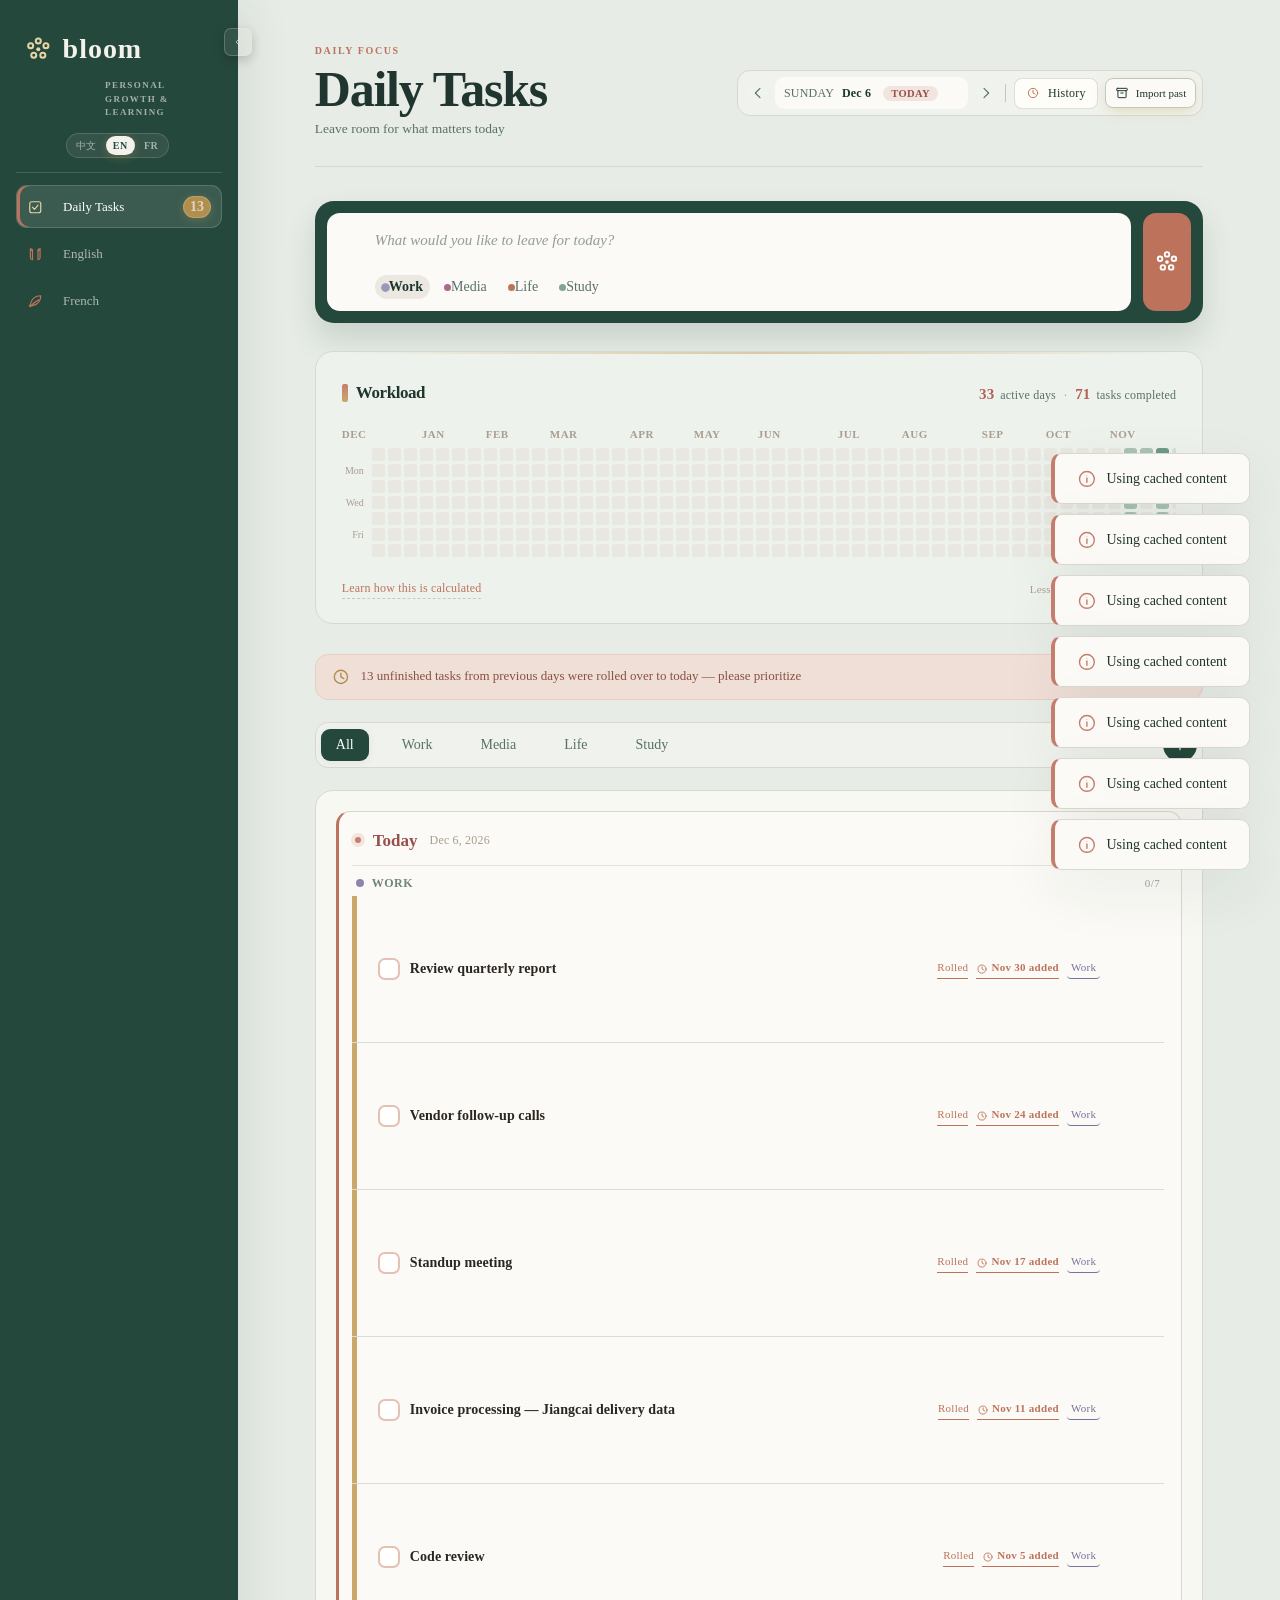
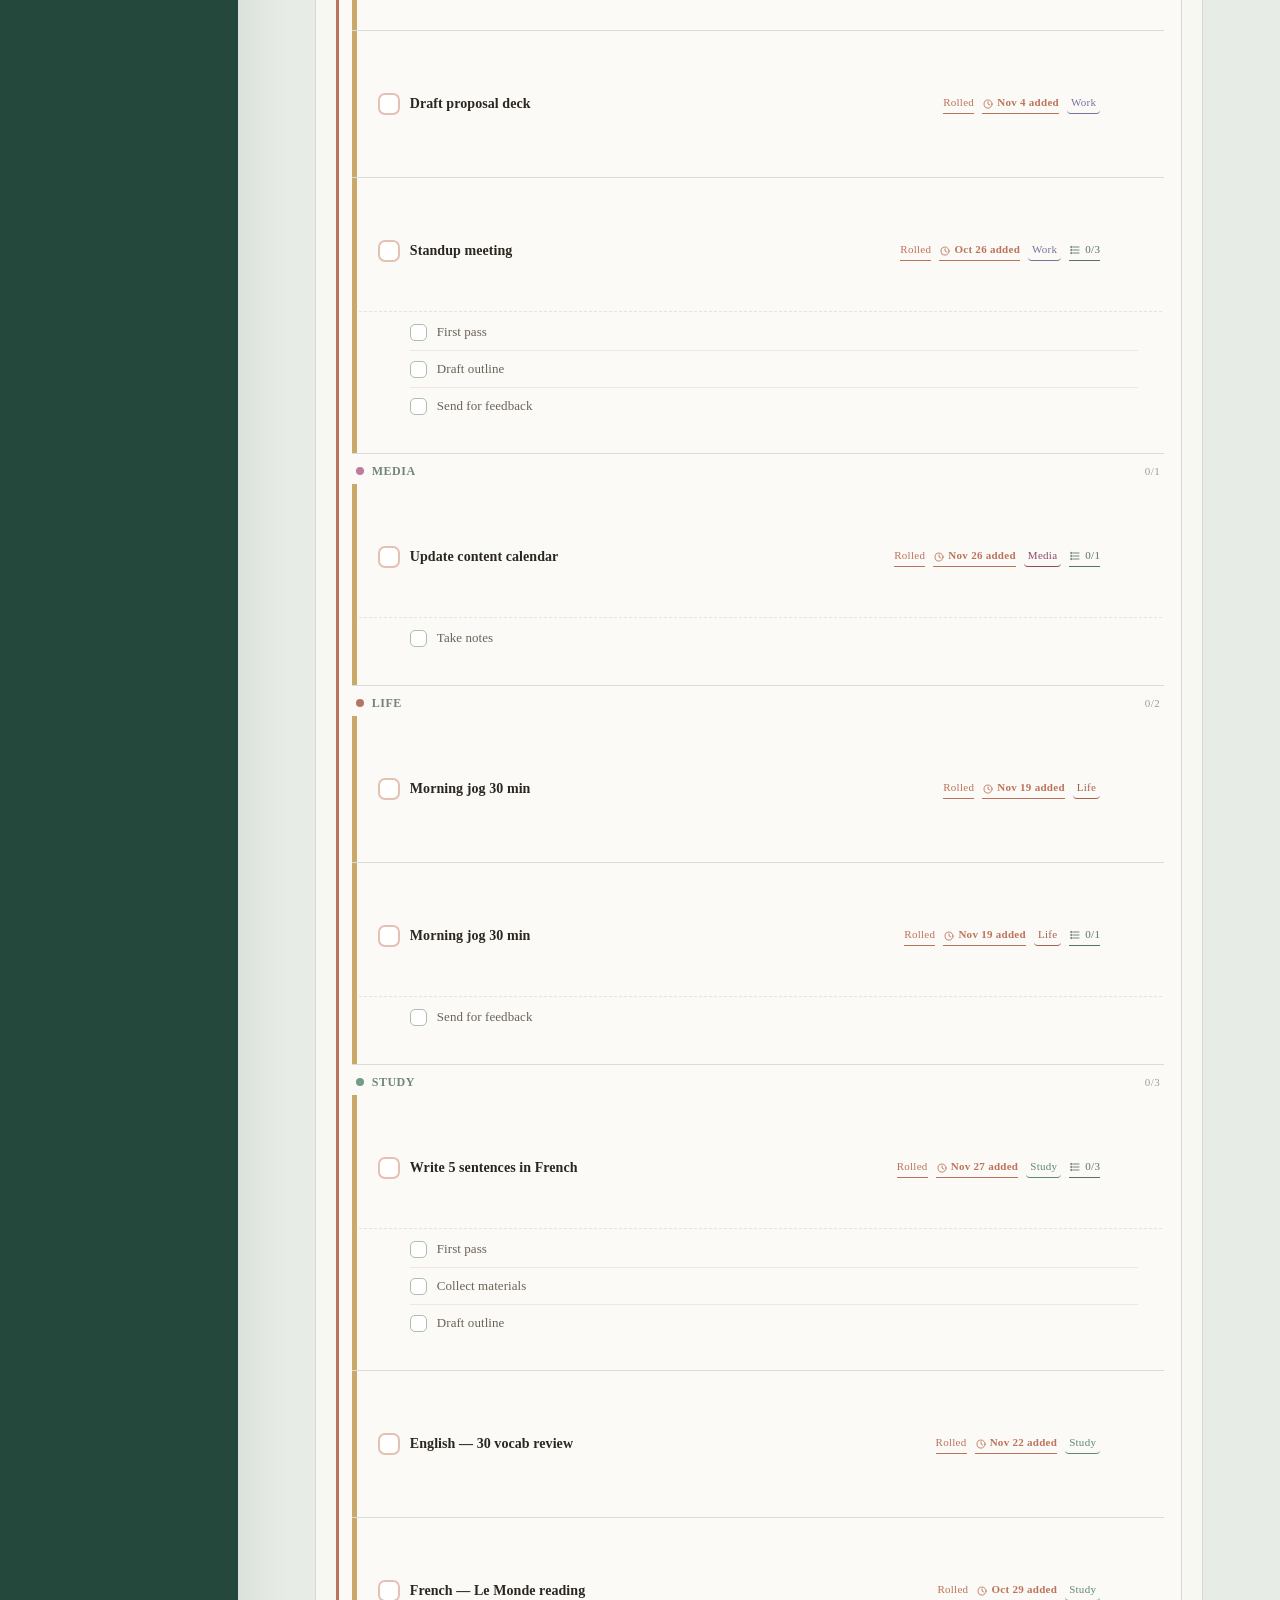
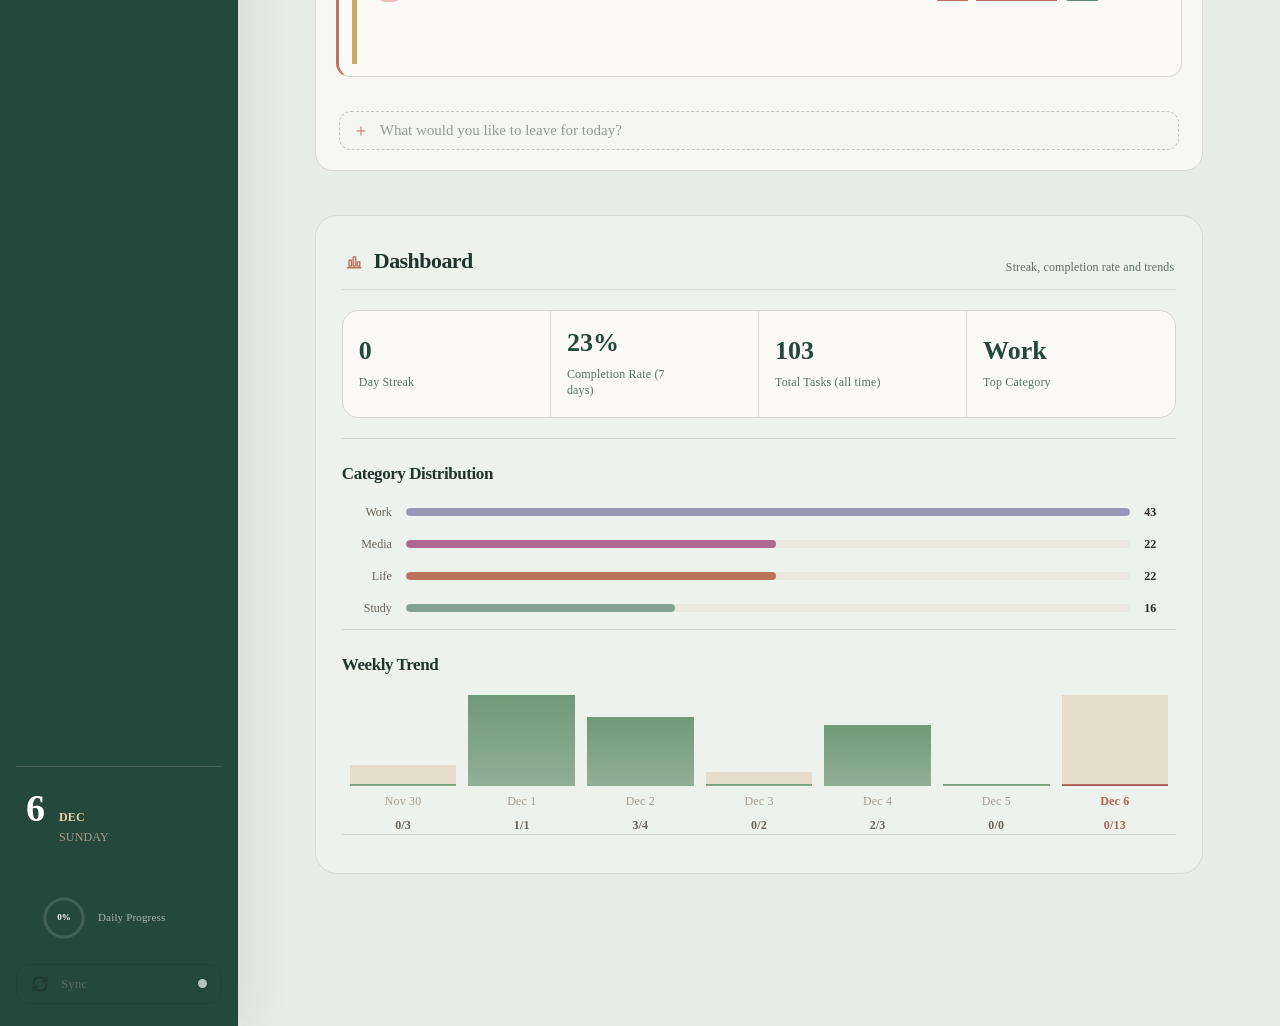
==== index.html @ e4821fe6 "chore: refresh app script for legacy backup export" ====
<!DOCTYPE html>
<html lang="en">
<head>
  <meta charset="UTF-8">
  <meta name="viewport" content="width=device-width, initial-scale=1.0, viewport-fit=cover">
  <title>Bloom · Personal Growth & Learning</title>
  <link rel="stylesheet" href="css/style.css">
  <link rel="stylesheet" href="css/bloom-botanical.css">
  <link rel="stylesheet" href="css/animations.css">
  <link rel="manifest" href="manifest.webmanifest">
  <meta name="theme-color" content="#25483d">
  <meta name="apple-mobile-web-app-capable" content="yes">
  <meta name="mobile-web-app-capable" content="yes">
  <meta name="apple-mobile-web-app-status-bar-style" content="black-translucent">
  <meta name="apple-mobile-web-app-title" content="Bloom">
  <link rel="apple-touch-icon" href="icons/icon-192.png">
</head>
<body>
  <!-- Icon sprite — simple line (简笔画) icons, referenced via <use href="#i-NAME"/> -->
  <svg width="0" height="0" style="position:absolute" aria-hidden="true" focusable="false">
    <defs>
      <symbol id="i-bloom" viewBox="0 0 24 24">
        <circle cx="12" cy="5" r="2.1"/><circle cx="18.4" cy="9" r="2.1"/><circle cx="15.8" cy="17" r="2.1"/>
        <circle cx="8.2" cy="17" r="2.1"/><circle cx="5.6" cy="9" r="2.1"/>
        <circle cx="12" cy="12" r="1.7" fill="currentColor" stroke="none"/>
      </symbol>
      <symbol id="i-check-square" viewBox="0 0 24 24">
        <rect x="4" y="4" width="16" height="16" rx="3"/><path d="M8 12l3 3 5-6"/>
      </symbol>
      <symbol id="i-book" viewBox="0 0 24 24">
        <path d="M5 4c1.7 0 3 1 3 2.5V20c-1.7-.5-3-1.3-3-2.5V4z"/>
        <path d="M19 4c-1.7 0-3 1-3 2.5V20c1.7-.5 3-1.3 3-2.5V4z"/>
        <path d="M5 4c0 1.5 1.3 2.5 3 2.5M19 4c0 1.5-1.3 2.5-3 2.5"/>
      </symbol>
      <symbol id="i-feather" viewBox="0 0 24 24">
        <path d="M20 4C13 4 7 8 5 16l-1.4 3.4L9 18C17 16 20 11 20 4z"/>
        <path d="M5 19C9 15 13 12 17 10"/>
      </symbol>
      <symbol id="i-chevron-left" viewBox="0 0 24 24"><path d="M15 5l-7 7 7 7"/></symbol>
      <symbol id="i-chevron-right" viewBox="0 0 24 24"><path d="M9 5l7 7-7 7"/></symbol>
      <symbol id="i-archive" viewBox="0 0 24 24">
        <rect x="3" y="4" width="18" height="4" rx="1"/><path d="M5 8v11a1 1 0 0 0 1 1h12a1 1 0 0 0 1-1V8"/><path d="M10 12h4"/>
      </symbol>
      <symbol id="i-chart" viewBox="0 0 24 24">
        <path d="M4 20h16"/><rect x="6" y="11" width="3" height="7"/><rect x="11" y="7" width="3" height="11"/><rect x="16" y="13" width="3" height="5"/>
      </symbol>
      <symbol id="i-clock" viewBox="0 0 24 24">
        <circle cx="12" cy="12" r="8"/><path d="M12 7.5V12l3.5 2"/>
      </symbol>
      <symbol id="i-leaf" viewBox="0 0 24 24">
        <path d="M5 19C5 9 12 4 20 4c0 8-5 15-15 15z"/><path d="M6 18C10 14 14 11 18 9"/>
      </symbol>
      <symbol id="i-search" viewBox="0 0 24 24">
        <circle cx="11" cy="11" r="7"/><path d="M21 21l-4.3-4.3"/>
      </symbol>
      <symbol id="i-flame" viewBox="0 0 24 24">
        <path d="M12 3c2 3 4 5 4 8a4 4 0 0 1-8 0c0-1.5.7-2.5 1.5-3.5 0 1.6.8 2.5 1.5 2.5C10 11 11 7 12 3z"/>
      </symbol>
      <symbol id="i-check-circle" viewBox="0 0 24 24">
        <circle cx="12" cy="12" r="8"/><path d="M8 12l3 3 5-6"/>
      </symbol>
      <symbol id="i-clipboard" viewBox="0 0 24 24">
        <rect x="6" y="4" width="12" height="17" rx="2"/><path d="M9 4V3a1 1 0 0 1 1-1h4a1 1 0 0 1 1 1v1"/><path d="M9 11h6M9 15h6"/>
      </symbol>
      <symbol id="i-trophy" viewBox="0 0 24 24">
        <path d="M8 4h8v4a4 4 0 0 1-8 0V4z"/><path d="M5 5H3v2a3 3 0 0 0 3 3M19 5h2v2a3 3 0 0 1-3 3"/><path d="M12 12v4M9 20h6M10 16h4v4h-4z"/>
      </symbol>
      <symbol id="i-newspaper" viewBox="0 0 24 24">
        <rect x="3" y="5" width="18" height="15" rx="2"/><path d="M7 9h6M7 13h10M7 17h10M15 9h2"/>
      </symbol>
      <symbol id="i-library" viewBox="0 0 24 24">
        <path d="M5 4h4v16H5z"/><path d="M11 4h4v16h-4z"/><path d="M17 4h4v16h-4z"/>
      </symbol>
      <symbol id="i-book-open" viewBox="0 0 24 24">
        <path d="M12 6c-2-1.4-4.5-1.8-7-1.4V19c2.5-.4 5 .1 7 1.4M12 6c2-1.4 4.5-1.8 7-1.4V19c-2.5-.4-5 .1-7 1.4"/>
        <path d="M12 6v14"/>
      </symbol>
      <symbol id="i-headphones" viewBox="0 0 24 24">
        <path d="M4 14v-2a8 8 0 0 1 16 0v2"/><rect x="3" y="13" width="4" height="7" rx="1.6"/><rect x="17" y="13" width="4" height="7" rx="1.6"/>
      </symbol>
      <symbol id="i-mic" viewBox="0 0 24 24">
        <rect x="9" y="3" width="6" height="11" rx="3"/><path d="M5 11a7 7 0 0 0 14 0"/><path d="M12 18v3"/>
      </symbol>
      <symbol id="i-sparkles" viewBox="0 0 24 24">
        <path d="M12 3l1.5 4.5L18 9l-4.5 1.5L12 15l-1.5-4.5L6 9l4.5-1.5z"/>
        <path d="M18 14l.8 2.2L21 17l-2.2.8L18 20l-.8-2.2L15 17l2.2-.8z"/>
      </symbol>
      <symbol id="i-sparkle" viewBox="0 0 24 24">
        <path d="M12 4l1.6 6.4L20 12l-6.4 1.6L12 20l-1.6-6.4L4 12l6.4-1.6z"/>
      </symbol>
      <symbol id="i-volume" viewBox="0 0 24 24">
        <path d="M4 9v6h4l5 4V5L8 9H4z"/><path d="M16 9a4 4 0 0 1 0 6M18.5 7a7 7 0 0 1 0 10"/>
      </symbol>
      <symbol id="i-pencil" viewBox="0 0 24 24">
        <path d="M4 20l4-1L19 8l-3-3L5 16l-1 4z"/><path d="M14 6l3 3"/>
      </symbol>
      <symbol id="i-check" viewBox="0 0 24 24"><path d="M5 12l5 5 9-11"/></symbol>
      <symbol id="i-refresh" viewBox="0 0 24 24">
        <path d="M3 12a9 9 0 0 1 15-6.7L21 8"/><path d="M21 3v5h-5"/>
        <path d="M21 12a9 9 0 0 1-15 6.7L3 16"/><path d="M3 21v-5h5"/>
      </symbol>
      <symbol id="i-cards" viewBox="0 0 24 24">
        <rect x="4" y="7" width="11" height="14" rx="2" transform="rotate(-8 9.5 14)"/>
        <rect x="9" y="4" width="11" height="14" rx="2"/>
      </symbol>
      <symbol id="i-ruler" viewBox="0 0 24 24">
        <g transform="rotate(-14 12 12)"><rect x="3" y="8" width="18" height="8" rx="1"/>
        <path d="M7 8v3M11 8v4M15 8v3M19 8v4"/></g>
      </symbol>
      <symbol id="i-play" viewBox="0 0 24 24"><path d="M8 5l11 7-11 7z"/></symbol>
      <symbol id="i-pause" viewBox="0 0 24 24">
        <rect x="7" y="5" width="3.4" height="14" rx="1.2"/><rect x="13.6" y="5" width="3.4" height="14" rx="1.2"/>
      </symbol>
      <symbol id="i-undo" viewBox="0 0 24 24">
        <path d="M9 7L4 12l5 5"/><path d="M4 12h11a5 5 0 0 1 0 10h-3"/>
      </symbol>
      <symbol id="i-bulb" viewBox="0 0 24 24">
        <path d="M9 18h6M10 21h4"/>
        <path d="M12 3a6 6 0 0 0-4 10c.8.8 1 1.6 1 3h6c0-1.4.2-2.2 1-3a6 6 0 0 0-4-10z"/>
      </symbol>
      <symbol id="i-info" viewBox="0 0 24 24">
        <circle cx="12" cy="12" r="9"/><path d="M12 11v5"/><circle cx="12" cy="7.7" r="0.6" fill="currentColor" stroke="none"/>
      </symbol>
      <symbol id="i-warn" viewBox="0 0 24 24">
        <path d="M12 3l9 16H3z"/><path d="M12 10v4"/>
        <circle cx="12" cy="16.4" r="0.7" fill="currentColor" stroke="none"/>
      </symbol>
      <symbol id="i-close" viewBox="0 0 24 24"><path d="M6 6l12 12M18 6L6 18"/></symbol>
      <symbol id="i-menu" viewBox="0 0 24 24"><path d="M4 7h16M4 12h16M4 17h16"/></symbol>
      <symbol id="i-plus" viewBox="0 0 24 24"><path d="M12 5v14M5 12h14"/></symbol>
      <symbol id="i-subtask" viewBox="0 0 24 24"><path d="M9 6h11M9 12h11M9 18h11"/><circle cx="4.5" cy="6" r="1.4"/><circle cx="4.5" cy="12" r="1.4"/><circle cx="4.5" cy="18" r="1.4"/></symbol>
    </defs>
  </svg>

  <!-- Dynamic background -->
  <div class="bg-orbs">
    <div class="orb orb-1"></div>
    <div class="orb orb-2"></div>
    <div class="orb orb-3"></div>
  </div>

  <!-- Mobile menu trigger (outside sidebar so it stays reachable when drawer is hidden) -->
  <button class="mobile-menu-btn" id="mobile-menu-btn" aria-label="Open menu" title="菜单">
    <svg class="ico" aria-hidden="true"><use href="#i-menu"/></svg>
  </button>

  <!-- Sidebar navigation -->
  <nav class="sidebar" id="sidebar">
    <button class="sidebar-toggle" id="sidebar-toggle" aria-label="Toggle sidebar" title="Toggle">
      <svg class="ico" aria-hidden="true"><use href="#i-chevron-left"/></svg>
    </button>
    <div class="sidebar-header">
      <div class="logo">
        <span class="logo-icon">✿</span>
        <span class="logo-text">Bloom</span>
      </div>
      <p class="logo-subtitle" data-i18n="brand.subtitle">Personal Growth & Learning</p>
      <div class="lang-switch" id="lang-switch">
        <button class="lang-btn" data-lang="zh">中文</button>
        <button class="lang-btn" data-lang="en">EN</button>
        <button class="lang-btn" data-lang="fr">FR</button>
      </div>
    </div>

    <div class="nav-items">
      <button class="nav-item active" data-module="todolist">
        <span class="nav-icon">☑</span>
        <span class="nav-label" data-i18n="nav.dailyTasks">Daily Tasks</span>
        <span class="nav-badge" id="nav-todo-count">0</span>
      </button>
      <button class="nav-item" data-module="english">
        <span class="nav-icon">🇬🇧</span>
        <span class="nav-label" data-i18n="nav.english">English</span>
      </button>
      <button class="nav-item" data-module="french">
        <span class="nav-icon">🇫🇷</span>
        <span class="nav-label" data-i18n="nav.french">French</span>
      </button>
    </div>

    <div class="sidebar-footer">
      <div class="date-card">
        <div class="date-day" id="date-day">--</div>
        <div class="date-info">
          <span id="date-month">----</span>
          <span id="date-weekday">----</span>
        </div>
      </div>
      <div class="daily-progress">
        <div class="progress-ring-mini">
          <svg viewBox="0 0 60 60">
            <circle class="ring-bg" cx="30" cy="30" r="26"></circle>
            <circle class="ring-fill" cx="30" cy="30" r="26" id="daily-ring"></circle>
          </svg>
          <span class="ring-text" id="daily-progress-text">0%</span>
        </div>
        <span class="progress-label" data-i18n="progress.daily">Daily Progress</span>
      </div>
    </div>

    <button class="sidebar-sync" id="open-sync-modal" type="button" aria-label="Sync settings">
      <svg class="ico" aria-hidden="true"><use href="#i-refresh"/></svg>
      <span class="sidebar-sync-label" data-i18n="sync.open">Sync</span>
      <span class="sync-dot" id="sync-dot"></span>
    </button>
  </nav>

  <!-- Backdrop for the mobile sidebar drawer -->
  <div class="sidebar-backdrop" id="sidebar-backdrop"></div>

  <!-- Main content -->
  <main class="main-content">
    <!-- ============ Todolist Module ============ -->
    <section class="module active" id="module-todolist">
      <div class="module-header module-header--compact">
        <div class="module-head-left">
          <span class="module-kicker" data-i18n="kicker.todolist">Daily Focus</span>
          <h1 class="module-title" data-i18n="nav.dailyTasks">Daily Tasks</h1>
          <p class="module-subtitle" data-i18n="todo.subtitle">Shape each day into the one you want</p>
        </div>
        <div class="module-head-right">
          <div class="date-navigator">
            <button class="date-nav-btn" id="date-prev" aria-label="previous day" data-i18n-title="dn.prevDay" title="Previous day">
              <svg class="ico" aria-hidden="true"><use href="#i-chevron-left"/></svg>
            </button>
            <button class="date-chip" id="date-chip">
              <span class="date-chip-weekday" id="date-chip-weekday">--</span>
              <span class="date-chip-day" id="date-chip-day">--</span>
              <span class="date-chip-badge" id="date-chip-badge" hidden></span>
              <svg class="ico date-chip-caret" aria-hidden="true"><use href="#i-chevron-down"/></svg>
            </button>
            <button class="date-nav-btn" id="date-next" aria-label="next day" data-i18n-title="dn.nextDay" title="Next day">
              <svg class="ico" aria-hidden="true"><use href="#i-chevron-right"/></svg>
            </button>
            <button class="date-today-btn" id="date-today" data-i18n="dn.todayBtn">Today</button>
            <span class="date-nav-sep"></span>
            <button class="todo-history-btn" id="todo-history-btn" data-i18n-title="todo.historyBtn" aria-label="View history">
              <svg class="ico" aria-hidden="true"><use href="#i-clock"/></svg>
              <span data-i18n="todo.historyBtn">History</span>
            </button>
            <button class="import-btn" id="open-import-modal" data-i18n-title="dn.importBtn" title="Import past">
              <svg class="ico" aria-hidden="true"><use href="#i-archive"/></svg>
              <span data-i18n="dn.importBtn">Import past</span>
            </button>
            <div class="calendar-popover" id="calendar-popover" hidden></div>
          </div>
        </div>
      </div>

      <!-- ===== Section: Daily Tasks ===== -->
      <div class="todo-section" id="section-daily">


<div class="todo-add-bar--hero">
  <div class="todo-input-wrap">
    <input type="text" id="todo-input" placeholder="What needs doing today?" maxlength="100" data-i18n-ph="todo.placeholder">
    <div class="todo-category-picker">
      <button class="cat-btn active" data-cat="work"><span class="cat-dot work"></span><span data-i18n="cat.work">Work</span></button>
      <button class="cat-btn" data-cat="media"><span class="cat-dot media"></span><span data-i18n="cat.media">Media</span></button>
      <button class="cat-btn" data-cat="life"><span class="cat-dot life"></span><span data-i18n="cat.life">Life</span></button>
      <button class="cat-btn" data-cat="study"><span class="cat-dot study"></span><span data-i18n="cat.study">Study</span></button>
    </div>
  </div>
  <button class="todo-add-btn" id="todo-add-btn" data-i18n-title="todo.toastEmpty">
    <svg class="ico" aria-hidden="true"><use href="#i-bloom"/></svg>
  </button>
</div>

        <!-- Rollover banner -->
        <div class="rollover-banner" id="rollover-banner" style="display:none;">
          <span class="rollover-icon"><svg class="ico" aria-hidden="true"><use href="#i-clock"/></svg></span>
          <span class="rollover-text" id="rollover-text"></span>
        </div>

        <!-- Work-load heatmap -->
        <div class="heatmap-card">
          <div class="heatmap-header">
            <h3 class="heatmap-title" data-i18n="heatmap.title">Workload</h3>
            <div class="heatmap-summary">
              <span class="hs-num" id="heatmap-active-days">0</span>
              <span class="hs-lbl" data-i18n="heatmap.activeDays">active days</span>
              <span class="hs-sep">·</span>
              <span class="hs-num" id="heatmap-total-tasks">0</span>
              <span class="hs-lbl" data-i18n="heatmap.doneTotal">tasks completed</span>
            </div>
          </div>
          <div class="heatmap-shell">
            <div class="heatmap-months" id="heatmap-months"></div>
            <div class="heatmap-body">
              <div class="heatmap-weekdays" aria-hidden="true">
                <span></span><span>Mon</span><span></span><span>Wed</span><span></span><span>Fri</span><span></span>
              </div>
              <div class="heatmap-grid" id="heatmap-grid"></div>
            </div>
          </div>
          <div class="heatmap-legend">
            <a class="heatmap-learn" href="javascript:void(0)" data-i18n="heatmap.learnMore">Learn how this is calculated</a>
            <div class="heatmap-scale" aria-hidden="true">
              <span class="heatmap-scale-label" data-i18n="heatmap.less">Less</span>
              <span class="heatmap-cell h0"></span>
              <span class="heatmap-cell h1"></span>
              <span class="heatmap-cell h2"></span>
              <span class="heatmap-cell h3"></span>
              <span class="heatmap-cell h4"></span>
              <span class="heatmap-scale-label" data-i18n="heatmap.more">More</span>
            </div>
          </div>
        </div>

        <!-- Filter pills (kept inline, compact) -->
        <div class="todo-tabs">
          <button class="todo-tab active" data-filter="all" data-i18n="archive.all">All</button>
          <button class="todo-tab" data-filter="work" data-i18n="cat.work">Work</button>
          <button class="todo-tab" data-filter="media" data-i18n="cat.media">Media</button>
          <button class="todo-tab" data-filter="life" data-i18n="cat.life">Life</button>
          <button class="todo-tab" data-filter="study" data-i18n="cat.study">Study</button>
          <button class="todo-tab-add" id="todo-tabs-add" type="button" title="Add task" aria-label="Add task">
            <svg class="ico" aria-hidden="true"><use href="#i-plus"/></svg>
          </button>
        </div>

        <!-- Grouped task list (multiple dates visible) -->
        <div class="todo-grouped" id="todo-grouped"></div>

        <!-- Empty state (shown only when zero groups) -->
        <div class="empty-state" id="todo-empty">
          <div class="empty-icon">🌸</div>
          <p class="empty-title" data-i18n="todo.emptyTitle">Your day is a blank canvas</p>
          <p class="empty-hint" data-i18n="todo.emptyHint">Add your first task and make it count</p>
        </div>
      </div>

      <!-- ===== Section: Archive ===== -->
      <!-- Archive moved to a modal (v1.8); triggered by the history button in the daily header -->

      <!-- ===== Section: Dashboard ===== -->
      <div class="todo-section" id="section-dashboard">
        <div class="section-heading">
          <h2 class="section-title">
            <svg class="ico" aria-hidden="true"><use href="#i-chart"/></svg>
            <span data-i18n="todo.section.dashboard">Dashboard</span>
          </h2>
          <p class="section-hint" data-i18n="todo.section.dashboardHint">Streak, completion rate and trends</p>
        </div>
        <div class="dashboard-grid">
          <!-- Streak Card -->
          <div class="dash-card streak-card">
            <div class="dash-card-icon"><svg class="ico" aria-hidden="true"><use href="#i-flame"/></svg></div>
            <div class="dash-card-body">
              <span class="dash-card-value" id="dash-streak">0</span>
              <span class="dash-card-label" data-i18n="dash.streak">Day Streak</span>
            </div>
          </div>
          <!-- Completion Rate -->
          <div class="dash-card rate-card">
            <div class="dash-card-icon"><svg class="ico" aria-hidden="true"><use href="#i-check-circle"/></svg></div>
            <div class="dash-card-body">
              <span class="dash-card-value" id="dash-rate">0%</span>
              <span class="dash-card-label" data-i18n="dash.rate">Completion Rate (7 days)</span>
            </div>
          </div>
          <!-- Total Tasks -->
          <div class="dash-card total-card">
            <div class="dash-card-icon"><svg class="ico" aria-hidden="true"><use href="#i-clipboard"/></svg></div>
            <div class="dash-card-body">
              <span class="dash-card-value" id="dash-total">0</span>
              <span class="dash-card-label" data-i18n="dash.total">Total Tasks (all time)</span>
            </div>
          </div>
          <!-- Top Category -->
          <div class="dash-card top-cat-card">
            <div class="dash-card-icon"><svg class="ico" aria-hidden="true"><use href="#i-trophy"/></svg></div>
            <div class="dash-card-body">
              <span class="dash-card-value" id="dash-top-cat">--</span>
              <span class="dash-card-label" data-i18n="dash.topCat">Top Category</span>
            </div>
          </div>
        </div>

        <!-- Category Distribution Bar Chart -->
        <div class="dash-section">
          <h3 class="dash-section-title" data-i18n="dash.catDist">Category Distribution</h3>
          <div class="dash-bar-chart" id="dash-bar-chart">
            <div class="bar-row" data-cat="work">
              <span class="bar-label" data-i18n="cat.work">Work</span>
              <div class="bar-track"><div class="bar-fill work" id="bar-work"></div></div>
              <span class="bar-val" id="bar-val-work">0</span>
            </div>
            <div class="bar-row" data-cat="media">
              <span class="bar-label" data-i18n="cat.media">Media</span>
              <div class="bar-track"><div class="bar-fill media" id="bar-media"></div></div>
              <span class="bar-val" id="bar-val-media">0</span>
            </div>
            <div class="bar-row" data-cat="life">
              <span class="bar-label" data-i18n="cat.life">Life</span>
              <div class="bar-track"><div class="bar-fill life" id="bar-life"></div></div>
              <span class="bar-val" id="bar-val-life">0</span>
            </div>
            <div class="bar-row" data-cat="study">
              <span class="bar-label" data-i18n="cat.study">Study</span>
              <div class="bar-track"><div class="bar-fill study" id="bar-study"></div></div>
              <span class="bar-val" id="bar-val-study">0</span>
            </div>
          </div>
        </div>

        <!-- Weekly Trend -->
        <div class="dash-section">
          <h3 class="dash-section-title" data-i18n="dash.weeklyTrend">Weekly Trend</h3>
          <div class="dash-trend" id="dash-trend">
            <!-- dynamically rendered: 7-day bar mini-chart -->
          </div>
        </div>
      </div>
      <!-- /.section-dashboard -->
    </section>

    <!-- ============ English Learning Module ============ --><!-- ============ English Learning Module ============ -->
    <section class="module" id="module-english">
      <div class="module-header">
        <div>
          <span class="module-kicker" data-i18n="kicker.english">Fluency Builder</span>
          <h1 class="module-title" data-i18n="eng.title">English Learning</h1>
          <p class="module-subtitle" data-i18n="eng.subtitle">Daily practice for real progress</p>
        </div>
      </div>

      <!-- English sub-nav -->
      <div class="sub-nav eng-sub-nav">
        <button class="sub-nav-item active" data-eng-tab="news" data-i18n="eng.tab.news">📰 Daily News</button>
        <button class="sub-nav-item" data-eng-tab="archive" data-i18n="eng.tab.archive">📚 Archive</button>
        <button class="sub-nav-item" data-eng-tab="vocablib" data-i18n="eng.tab.vocablib">📖 Vocab Library</button>
        <button class="sub-nav-item" data-eng-tab="listening" data-i18n="eng.tab.listening">🎧 Listening</button>
        <button class="sub-nav-item" data-eng-tab="speaking" data-i18n="eng.tab.speaking">🗣️ Speaking</button>
        <button class="sub-nav-item" data-eng-tab="expression" data-i18n="eng.tab.expression">✨ Expression</button>
      </div>

      <!-- ===== Daily News ===== -->
      <div class="eng-panel active" id="eng-news">
        <div class="article-card">
          <div class="article-meta">
            <div class="meta-left">
              <span class="article-tag" id="eng-news-source">The Economist</span>
              <span class="article-date" id="eng-news-date">July 22, 2026</span>
              <span class="article-wordcount" id="eng-news-wordcount" style="display:none;"></span>
            </div>
            <div class="meta-actions">
              <button class="read-aloud-btn" data-target="eng-news-body" data-i18n="eng.readAloud">
                <span>🔊</span> Read Aloud
              </button>
            </div>
          </div>
          <h2 class="article-title" id="eng-news-title"></h2>
          <div class="article-body" id="eng-news-body"></div>

          <!-- Key Vocabulary -->
          <div class="article-vocab" id="eng-news-vocab">
            <h3 class="vocab-title">📖 Key Vocabulary <span class="vocab-auto-badge" data-i18n="eng.autoMarked">auto-marked</span></h3>
            <div class="vocab-list" id="eng-news-vocab-list"></div>
          </div>

          <!-- User-added vocabulary -->
          <div class="article-vocab user-vocab" id="eng-user-vocab" style="display:none;">
            <h3 class="vocab-title" data-i18n="eng.userVocabTitle">✏️ Your Marked Vocabulary</h3>
            <div class="vocab-list" id="eng-user-vocab-list"></div>
          </div>

          <!-- Completion bar -->
          <div class="article-complete-bar" id="eng-news-complete-bar">
            <p class="complete-status" data-i18n="eng.completeStatus">Read the article, then mark it as complete to archive.</p>
            <button class="complete-btn" id="eng-news-complete-btn" data-i18n="eng.markRead">
              <span>✓</span> Mark as Read
            </button>
          </div>
        </div>

        <!-- Word popup for manual marking -->
        <div class="word-popup" id="word-popup" style="display:none;">
          <span class="word-popup-text" id="word-popup-text"></span>
          <button class="word-popup-btn" id="word-popup-add" data-i18n="eng.addToVocab">+ Add to Vocab</button>
        </div>
      </div>

      <!-- ===== Article Archive ===== -->
      <div class="eng-panel" id="eng-archive">
        <div class="archive-filters">
          <div class="archive-search-wrap">
            <input type="text" id="eng-archive-search" placeholder="Search archived articles..." maxlength="60" data-i18n-ph="eng.newsEmptyHint">
            <span class="search-icon">🔍</span>
          </div>
        </div>
        <div class="eng-archive-list" id="eng-archive-list">
          <!-- dynamically rendered -->
        </div>
        <div class="empty-state" id="eng-archive-empty">
          <div class="empty-icon">📚</div>
          <p class="empty-title" data-i18n="eng.newsEmptyTitle">No news articles studied yet</p>
          <p class="empty-hint" data-i18n="eng.newsEmptyHint">Read today's news to start building your archive</p>
        </div>
      </div>

      <!-- ===== Vocab Library ===== -->
      <div class="eng-panel" id="eng-vocablib">
        <div class="vocablib-header">
          <div class="archive-search-wrap">
            <input type="text" id="vocablib-search" placeholder="Search vocabulary..." maxlength="60" data-i18n-ph="eng.vocablibSearch">
            <span class="search-icon">🔍</span>
          </div>
          <div class="vocablib-stats">
            <span class="vocablib-count"><span data-i18n="eng.vocablibTotal">Total:</span> <strong id="vocablib-total">0</strong></span>
            <span class="vocablib-mastered"><span data-i18n="eng.vocablibMastered">Mastered:</span> <strong id="vocablib-mastered">0</strong></span>
          </div>
        </div>
        <div class="vocablib-grid" id="vocablib-grid">
          <!-- dynamically rendered -->
        </div>
        <div class="empty-state" id="vocablib-empty">
          <div class="empty-icon">📖</div>
          <p class="empty-title" data-i18n="eng.vocablibEmptyTitle">Your vocab library is empty</p>
          <p class="empty-hint" data-i18n="eng.vocablibEmptyHint">Words you mark in news articles will appear here</p>
        </div>
      </div>

      <!-- ===== Listening ===== -->
      <div class="eng-panel" id="eng-listening">
        <div class="panel-sub-bar">
          <span class="panel-sub-title" id="eng-listen-date-label" data-i18n="eng.listenDateLabel">Today's Practice</span>
          <button class="panel-history-btn" data-panel="listen" id="eng-listen-history-btn" data-i18n="eng.historyLabel">📦 History</button>
        </div>
        <div class="panel-daily" id="eng-listen-daily">
          <div class="listening-card">
            <div class="article-meta">
              <span class="article-tag" id="eng-listen-tag" data-i18n="eng.listenTag">Listening</span>
              <span class="article-date" id="eng-listen-daily-tag" data-i18n="eng.dailyListening">Daily Listening</span>
            </div>
            <h2 class="article-title" id="eng-listen-title"></h2>
            <div class="listening-controls">
              <button class="play-btn" id="eng-play-btn">
                <span class="play-icon">▶</span>
              </button>
              <div class="speed-control">
                <button class="speed-btn" data-speed="0.75">0.75x</button>
                <button class="speed-btn active" data-speed="1">1x</button>
                <button class="speed-btn" data-speed="1.25">1.25x</button>
              </div>
            </div>
            <div class="transcript" id="eng-listen-transcript"></div>
          </div>
        </div>
        <div class="panel-archive" id="eng-listen-archive" style="display:none;">
          <div class="archive-filters">
            <div class="archive-search-wrap">
              <input type="text" id="eng-listen-archive-search" placeholder="Search listening sessions..." maxlength="60">
              <span class="search-icon">🔍</span>
            </div>
          </div>
          <div class="eng-archive-list" id="eng-listen-archive-list"></div>
          <div class="empty-state" id="eng-listen-archive-empty">
            <div class="empty-icon">🎧</div>
            <p class="empty-title" data-i18n="eng.listenEmptyTitle">No listening practice archived yet</p>
            <p class="empty-hint" data-i18n="eng.listenEmptyHint">Complete today's listening to start your archive</p>
          </div>
        </div>
      </div>

      <!-- ===== Speaking ===== -->
      <div class="eng-panel" id="eng-speaking">
        <div class="panel-sub-bar">
          <span class="panel-sub-title" id="eng-speak-date-label" data-i18n="eng.speakDateLabel">Today's Challenge</span>
          <button class="panel-history-btn" data-panel="speak" id="eng-speak-history-btn" data-i18n="eng.historyLabel">📦 History</button>
        </div>
        <div class="panel-daily" id="eng-speak-daily">
          <div class="speaking-card">
            <div class="article-meta">
              <span class="article-tag" id="eng-speak-tag" data-i18n="eng.speakingTag">Speaking</span>
              <span class="article-date" id="eng-speak-daily-tag" data-i18n="eng.dailySpeaking">Daily Speaking</span>
            </div>
            <h2 class="article-title" data-i18n="eng.speakDateLabel">Today's Speaking Challenge</h2>
            <div class="speaking-prompt" id="eng-speak-prompt"></div>
            <div class="speaking-sentence" id="eng-speak-sentence"></div>
            <div class="speaking-actions">
              <button class="speak-btn" id="eng-speak-play" data-i18n="eng.listenBtn">
                <span>🔊</span> Listen
              </button>
              <button class="speak-btn record" id="eng-speak-record">
                <span>🎤</span> <span class="record-text" data-i18n="eng.record">Record</span>
              </button>
            </div>
            <div class="speaking-tips" id="eng-speak-tips"></div>
          </div>
        </div>
        <div class="panel-archive" id="eng-speak-archive" style="display:none;">
          <div class="archive-filters">
            <div class="archive-search-wrap">
              <input type="text" id="eng-speak-archive-search" placeholder="Search speaking sessions..." maxlength="60">
              <span class="search-icon">🔍</span>
            </div>
          </div>
          <div class="eng-archive-list" id="eng-speak-archive-list"></div>
          <div class="empty-state" id="eng-speak-archive-empty">
            <div class="empty-icon">🗣️</div>
            <p class="empty-title" data-i18n="eng.speakEmptyTitle">No speaking practice archived yet</p>
            <p class="empty-hint" data-i18n="eng.speakEmptyHint">Practice today's speaking to start your archive</p>
          </div>
        </div>
      </div>

      <!-- ===== Advanced Expression ===== -->
      <div class="eng-panel" id="eng-expression">
        <div class="panel-sub-bar">
          <span class="panel-sub-title" id="eng-expr-date-label" data-i18n="eng.exprDateLabel">Today's Expression</span>
          <button class="panel-history-btn" data-panel="expr" id="eng-expr-history-btn" data-i18n="eng.historyLabel">📦 History</button>
        </div>
        <div class="panel-daily" id="eng-expr-daily">
          <div class="expression-card">
            <div class="article-meta">
              <span class="article-tag" id="eng-expr-tag" data-i18n="eng.advancedExpr">Advanced Expression</span>
              <span class="article-date" id="eng-expr-daily-tag" data-i18n="eng.dailyExpression">Daily Expression</span>
            </div>
            <div class="expression-word" id="eng-expr-word"></div>
            <div class="expression-pronunciation" id="eng-expr-pron"></div>
            <div class="expression-meaning" id="eng-expr-meaning"></div>
            <div class="expression-example" id="eng-expr-example"></div>
            <div class="expression-usage" id="eng-expr-usage"></div>
            <div class="expression-actions">
              <button class="expr-btn" id="eng-expr-speak" data-i18n="fr.pronounceBtn">
                <span>🔊</span> Pronounce
              </button>
            </div>
          </div>
        </div>
        <div class="panel-archive" id="eng-expr-archive" style="display:none;">
          <div class="archive-filters">
            <div class="archive-search-wrap">
              <input type="text" id="eng-expr-archive-search" placeholder="Search expressions..." maxlength="60" data-i18n-ph="eng.exprEmptyHint">
              <span class="search-icon">🔍</span>
            </div>
          </div>
          <div class="eng-archive-list" id="eng-expr-archive-list"></div>
          <div class="empty-state" id="eng-expr-archive-empty">
            <div class="empty-icon">✨</div>
            <p class="empty-title" data-i18n="eng.exprEmptyTitle">No expressions archived yet</p>
            <p class="empty-hint" data-i18n="eng.exprEmptyHint">Today's expression will be archived automatically</p>
          </div>
        </div>
      </div>
    </section>

    <!-- ============ French Learning Module ============ -->
    <section class="module" id="module-french">
      <div class="module-header">
        <div>
          <span class="module-kicker" data-i18n="kicker.french">Language Lab</span>
          <h1 class="module-title" data-i18n="fr.title">French Learning</h1>
          <p class="module-subtitle" data-i18n="fr.subtitle">From bonjour to fluency · Bon courage !</p>
        </div>
      </div>

      <!-- French sub-nav -->
      <div class="sub-nav">
        <button class="sub-nav-item active" data-fr-tab="vocab" data-i18n="fr.tab.vocab">🎴 Vocabulary</button>
        <button class="sub-nav-item" data-fr-tab="grammar" data-i18n="fr.tab.grammar">📐 Grammar</button>
        <button class="sub-nav-item" data-fr-tab="reading" data-i18n="fr.tab.reading">📖 Leveled Reading</button>
      </div>

      <!-- Vocabulary Flashcards -->
      <div class="fr-panel active" id="fr-vocab">
        <div class="panel-sub-bar">
          <span class="panel-sub-title" id="fr-vocab-date-label" data-i18n="fr.vocabDateLabel">Today's Words</span>
          <button class="panel-history-btn" data-panel="frvocab" id="fr-vocab-history-btn" data-i18n="fr.historyLabel">📦 History</button>
        </div>
        <div class="panel-daily" id="fr-vocab-daily">
          <div class="flashcard-area">
            <div class="flashcard" id="fr-flashcard">
              <div class="flashcard-inner">
                <div class="flashcard-front">
                  <div class="fc-lang-tag" data-i18n="fr.fcLangFr">Français</div>
                  <div class="fc-word" id="fr-vocab-word"></div>
                  <div class="fc-phonetic" id="fr-vocab-phon"></div>
                  <div class="fc-hint" data-i18n="fr.fcFlipHint">Tap to flip →</div>
                </div>
                <div class="flashcard-back">
                  <div class="fc-lang-tag" data-i18n="fr.fcLangMeaning">Meaning</div>
                  <div class="fc-translation" id="fr-vocab-trans"></div>
                  <div class="fc-example" id="fr-vocab-example"></div>
                  <div class="fc-example-trans" id="fr-vocab-example-trans"></div>
                </div>
              </div>
            </div>
            <div class="flashcard-controls">
              <button class="fc-btn" id="fr-vocab-prev" data-i18n="fr.fcPrev">
                <span>←</span> Prev
              </button>
              <button class="fc-btn flip-btn" id="fr-vocab-flip" data-i18n="fr.fcFlip">
                <span>🔄</span> Flip
              </button>
              <button class="fc-btn known-btn" id="fr-vocab-known" data-i18n="fr.fcKnown">
                <span>✓</span> Known
              </button>
              <button class="fc-btn" id="fr-vocab-next" data-i18n="fr.fcNext">
                Next <span>→</span>
              </button>
            </div>
            <div class="flashcard-progress">
              <span id="fr-vocab-index">1 / 5</span>
              <div class="fc-progress-bar">
                <div class="fc-progress-fill" id="fr-vocab-progress"></div>
              </div>
            </div>
          </div>
        </div>
        <div class="panel-archive" id="fr-vocab-archive" style="display:none;">
          <div class="archive-filters">
            <div class="archive-search-wrap">
              <input type="text" id="fr-vocab-archive-search" placeholder="Search vocabulary..." maxlength="60" data-i18n-ph="fr.vocabEmptyHint">
              <span class="search-icon">🔍</span>
            </div>
          </div>
          <div class="eng-archive-list" id="fr-vocab-archive-list"></div>
          <div class="empty-state" id="fr-vocab-archive-empty">
            <div class="empty-icon">🎴</div>
            <p class="empty-title" data-i18n="fr.vocabEmptyTitle">No vocabulary archived yet</p>
            <p class="empty-hint" data-i18n="fr.vocabEmptyHint">Today's words will be archived automatically</p>
          </div>
        </div>
      </div>

      <!-- Grammar Practice -->
      <div class="fr-panel" id="fr-grammar">
        <div class="panel-sub-bar">
          <span class="panel-sub-title" id="fr-grammar-date-label" data-i18n="fr.grammarDateLabel">Today's Exercise</span>
          <button class="panel-history-btn" data-panel="frgrammar" id="fr-grammar-history-btn" data-i18n="fr.historyLabel">📦 History</button>
        </div>
        <div class="panel-daily" id="fr-grammar-daily">
          <div class="grammar-card">
            <div class="article-meta">
              <span class="article-tag" id="fr-grammar-tag" data-i18n="fr.grammarTag">Grammaire</span>
              <span class="article-date" id="fr-grammar-topic"></span>
            </div>
            <div class="grammar-rule" id="fr-grammar-rule"></div>
            <div class="grammar-exercise" id="fr-grammar-exercise"></div>
            <div class="grammar-options" id="fr-grammar-options"></div>
            <div class="grammar-feedback" id="fr-grammar-feedback"></div>
            <div class="grammar-actions">
              <button class="grammar-btn" id="fr-grammar-check" data-i18n="fr.grammarCheck">Check Answer</button>
              <button class="grammar-btn secondary" id="fr-grammar-next" data-i18n="fr.grammarNext">Next →</button>
            </div>
          </div>
        </div>
        <div class="panel-archive" id="fr-grammar-archive" style="display:none;">
          <div class="archive-filters">
            <div class="archive-search-wrap">
              <input type="text" id="fr-grammar-archive-search" placeholder="Search grammar exercises..." maxlength="60" data-i18n-ph="fr.grammarEmptyHint">
              <span class="search-icon">🔍</span>
            </div>
          </div>
          <div class="eng-archive-list" id="fr-grammar-archive-list"></div>
          <div class="empty-state" id="fr-grammar-archive-empty">
            <div class="empty-icon">📐</div>
            <p class="empty-title" data-i18n="fr.grammarEmptyTitle">No grammar exercises archived yet</p>
            <p class="empty-hint" data-i18n="fr.grammarEmptyHint">Today's exercise will be archived automatically</p>
          </div>
        </div>
      </div>

      <!-- Leveled Reading -->
      <div class="fr-panel" id="fr-reading">
        <div class="panel-sub-bar">
          <span class="panel-sub-title" id="fr-read-date-label" data-i18n="fr.readDateLabel">Today's Reading</span>
          <button class="panel-history-btn" data-panel="frread" id="fr-read-history-btn" data-i18n="fr.historyLabel">📦 History</button>
        </div>
        <div class="panel-daily" id="fr-read-daily">
          <div class="reading-level-picker">
            <button class="level-btn active" data-level="0" data-i18n="fr.levelA1">🧒 A1 · Beginner</button>
            <button class="level-btn" data-level="1" data-i18n="fr.levelA2">👶 A2 · Elementary</button>
            <button class="level-btn" data-level="2" data-i18n="fr.levelB1">🧑 B1 · Intermediate</button>
          </div>
          <div class="reading-card">
            <div class="article-meta">
              <span class="article-tag" id="fr-read-tag" data-i18n="fr.readTag">Lecture</span>
              <span class="article-date" id="fr-read-level"></span>
              <button class="read-aloud-btn" data-target="fr-read-body" data-i18n="eng.readAloud">
                <span>🔊</span> Read Aloud
              </button>
            </div>
            <h2 class="article-title" id="fr-read-title"></h2>
            <div class="article-body" id="fr-read-body"></div>
            <div class="reading-translation" id="fr-read-translation">
              <button class="toggle-translation" id="fr-toggle-trans" data-i18n="fr.showTranslation">Show Translation</button>
              <div class="translation-text" id="fr-read-trans-text" style="display:none;"></div>
            </div>
          </div>
        </div>
        <div class="panel-archive" id="fr-read-archive" style="display:none;">
          <div class="archive-filters">
            <div class="archive-search-wrap">
              <input type="text" id="fr-read-archive-search" placeholder="Search reading passages..." maxlength="60" data-i18n-ph="fr.readEmptyHint">
              <span class="search-icon">🔍</span>
            </div>
          </div>
          <div class="eng-archive-list" id="fr-read-archive-list"></div>
          <div class="empty-state" id="fr-read-archive-empty">
            <div class="empty-icon">📖</div>
            <p class="empty-title" data-i18n="fr.readEmptyTitle">No reading passages archived yet</p>
            <p class="empty-hint" data-i18n="fr.readEmptyHint">Today's reading will be archived automatically</p>
          </div>
        </div>
      </div>
    </section>
  </main>

  <!-- Mobile bottom tab bar (app-style nav; replaces the sidebar on phones) -->
  <nav class="mobile-bottom-nav" id="mobile-bottom-nav" aria-label="Bottom navigation">
    <button class="bottom-nav-item active" data-module="todolist" type="button">
      <span class="bn-icon">☑</span>
      <span class="bn-label">任务</span>
    </button>
    <button class="bottom-nav-item" data-module="english" type="button">
      <span class="bn-icon">🇬🇧</span>
      <span class="bn-label">英语</span>
    </button>
    <button class="bottom-nav-item" data-module="french" type="button">
      <span class="bn-icon">🇫🇷</span>
      <span class="bn-label">法语</span>
    </button>
    <button class="bottom-nav-item" id="bn-sync" type="button">
      <span class="bn-icon">⟳</span>
      <span class="bn-label">同步</span>
    </button>
  </nav>

  <!-- Toast notifications -->
  <div class="toast-container" id="toast-container"></div>

  <script src="data/articles.js"></script>
  <script src="data/content.js"></script>
  <script src="js/i18n.js"></script>
  <script src="js/fetcher.js"></script>
  <script src="js/todolist.js"></script>
  <script src="js/english.js"></script>
  <script src="js/french.js"></script>
  <script src="js/sync.js"></script>
  <script src="js/font-language.js"></script>
  <script src="js/app.js?v=legacy-export-1"></script>
    <!-- ============ Archive Page (v1.9: full-page sub-view, not a modal) ============ -->
    <div class="archive-page" id="archive-page" hidden>
      <div class="archive-page-inner">
        <header class="archive-page-header">
          <button class="archive-back-btn" id="archive-back-btn" data-i18n-title="archive.back" title="Back">
            <svg class="ico" aria-hidden="true"><use href="#i-chevron-left"/></svg>
            <span data-i18n="archive.back">Back</span>
          </button>
          <h2 class="archive-page-title">
            <svg class="ico" aria-hidden="true"><use href="#i-archive"/></svg>
            <span data-i18n="archive.title">Archive</span>
          </h2>
        </header>
        <div class="archive-page-body">
          <div class="archive-mode-bar">
            <span class="archive-mode-chip" id="archive-mode-chip">
              <svg class="ico" aria-hidden="true"><use href="#i-clock"/></svg>
              <span id="archive-mode-chip-text" data-i18n="archive.modeRecent7">Last 7 days</span>
            </span>
            <button class="archive-reset-btn" id="archive-reset-btn" hidden data-i18n="archive.resetRecent7">Back to last 7 days</button>
            <button class="archive-cal-btn" id="archive-cal-btn" data-i18n-title="archive.openCalendar" title="Pick a date">
              <svg class="ico" aria-hidden="true"><use href="#i-calendar"/></svg>
              <span data-i18n="archive.openCalendar">By date</span>
            </button>
            <div class="archive-cal-popover" id="archive-cal-popover" hidden></div>
          </div>
          <div class="archive-filters">
            <div class="archive-search-wrap">
              <input type="text" id="archive-search" placeholder="Search tasks..." maxlength="60" data-i18n-ph="archive.searchPlaceholder">
              <span class="search-icon"><svg class="ico" aria-hidden="true"><use href="#i-search"/></svg></span>
            </div>
            <div class="archive-cat-filter">
              <button class="todo-tab active" data-archive-cat="all" data-i18n="archive.all">All</button>
              <button class="todo-tab" data-archive-cat="work" data-i18n="cat.work">Work</button>
              <button class="todo-tab" data-archive-cat="media" data-i18n="cat.media">Media</button>
              <button class="todo-tab" data-archive-cat="life" data-i18n="cat.life">Life</button>
              <button class="todo-tab" data-archive-cat="study" data-i18n="cat.study">Study</button>
            </div>
          </div>
          <div class="archive-group-list" id="archive-list">
            <!-- dynamically rendered by date groups -->
          </div>
          <div class="empty-state" id="archive-empty">
            <div class="empty-icon"><svg class="ico" aria-hidden="true"><use href="#i-archive"/></svg></div>
            <p class="empty-title" id="archive-empty-title" data-i18n="archive.emptyTitle">No archived tasks yet</p>
            <p class="empty-hint" id="archive-empty-hint" data-i18n="archive.emptyHint">Complete tasks to build your archive</p>
          </div>
        </div>
      </div>
    </div>

    <!-- ============ Import Past Tasks Modal ============ -->
    <div class="modal-overlay" id="import-modal-overlay" hidden>
      <div class="modal modal-import" role="dialog" aria-modal="true" aria-labelledby="import-modal-title">
        <header class="modal-header">
          <h3 class="modal-title" id="import-modal-title">
            <svg class="ico" aria-hidden="true"><use href="#i-archive"/></svg>
            <span data-i18n="import.title">Import past tasks</span>
          </h3>
          <button class="modal-close" id="import-modal-close" data-i18n-title="import.cancel" title="Close">
            <svg class="ico" aria-hidden="true"><use href="#i-close"/></svg>
          </button>
        </header>
        <div class="modal-body">
          <p class="modal-hint" data-i18n="import.hint">One task per line. Supported formats: plain text, <code>[category]</code> text, <code>[YYYY-MM-DD]</code> text, <code>[YYYY-MM-DD][category]</code> text.</p>
          <div class="modal-row">
            <label class="modal-label" data-i18n="import.defaultDate">Default date</label>
            <input class="modal-input" type="date" id="import-default-date">
            <span class="modal-micro" data-i18n="import.defaultDateHint">Per-line <code>[YYYY-MM-DD]</code> overrides this</span>
          </div>
          <div class="modal-row">
            <label class="modal-label" data-i18n="import.defaultCat">Default category</label>
            <div class="todo-category-picker modal-cat-picker" id="import-cat-picker">
              <button class="cat-btn active" data-cat="work" type="button"><span class="cat-dot work"></span><span data-i18n="cat.work">Work</span></button>
              <button class="cat-btn" data-cat="media" type="button"><span class="cat-dot media"></span><span data-i18n="cat.media">Media</span></button>
              <button class="cat-btn" data-cat="life" type="button"><span class="cat-dot life"></span><span data-i18n="cat.life">Life</span></button>
              <button class="cat-btn" data-cat="study" type="button"><span class="cat-dot study"></span><span data-i18n="cat.study">Study</span></button>
            </div>
          </div>
          <div class="modal-row">
            <label class="modal-label" data-i18n="import.tasks">Tasks</label>
            <textarea class="modal-input modal-textarea" id="import-text" rows="8" maxlength="8000" data-i18n-ph="import.placeholder" placeholder="paste or type your past tasks here"></textarea>
          </div>
          <div class="modal-preview" id="import-preview">
            <span class="modal-preview-num" id="import-preview-num">0</span>
            <span class="modal-preview-lbl" data-i18n="import.previewLbl">tasks will be imported</span>
            <span class="modal-preview-detail" id="import-preview-detail"></span>
          </div>
        </div>
        <footer class="modal-footer">
          <button class="modal-btn modal-btn-ghost" id="import-modal-cancel" data-i18n="import.cancel">Cancel</button>
          <button class="modal-btn modal-btn-primary" id="import-modal-confirm" disabled>
            <svg class="ico" aria-hidden="true"><use href="#i-check"/></svg>
            <span data-i18n="import.confirm">Import</span>
          </button>
        </footer>
      </div>
    </div>

    <!-- ============ Sync Settings Modal ============ -->
    <div class="modal-overlay" id="sync-modal-overlay" hidden>
      <div class="modal modal-sync" role="dialog" aria-modal="true" aria-labelledby="sync-modal-title">
        <header class="modal-header">
          <h3 class="modal-title" id="sync-modal-title">
            <svg class="ico" aria-hidden="true"><use href="#i-refresh"/></svg>
            <span>多设备同步</span>
          </h3>
          <button class="modal-close" id="sync-modal-close" title="Close">
            <svg class="ico" aria-hidden="true"><use href="#i-close"/></svg>
          </button>
        </header>
        <div class="modal-body">
          <p class="modal-hint">用 Supabase 让电脑 / 手机数据自动共通。填一次，其他设备用同一「同步码」即可共享数据。</p>
          <div class="modal-row">
            <label class="modal-label">Supabase URL</label>
            <input class="modal-input" type="text" id="sync-url" placeholder="https://xxxx.supabase.co" autocomplete="off" spellcheck="false">
          </div>
          <div class="modal-row">
            <label class="modal-label">anon public key</label>
            <input class="modal-input" type="text" id="sync-key" placeholder="eyJhbGci..." autocomplete="off" spellcheck="false">
          </div>
          <div class="modal-row">
            <label class="modal-label">同步码</label>
            <div class="sync-code-row">
              <input class="modal-input" type="text" id="sync-code" placeholder="8 位字母数字" autocomplete="off" spellcheck="false">
              <button class="modal-btn modal-btn-ghost" id="sync-gen" type="button">随机</button>
            </div>
            <span class="modal-micro">同步码相当于密码，不要泄露；多设备用同一个才能共享数据</span>
          </div>
          <div class="modal-row sync-enable-row">
            <label class="sync-switch">
              <input type="checkbox" id="sync-enabled">
              <span class="sync-switch-track"><span class="sync-switch-thumb"></span></span>
              <span>启用同步</span>
            </label>
          </div>
          <div class="modal-row">
            <label class="modal-label">建表 SQL（在 Supabase SQL Editor 执行一次）</label>
            <pre class="sync-sql" id="sync-sql">create table if not exists kv_store (
  key text primary key,
  value text not null,
  updated_at timestamptz default now()
);
alter table kv_store enable row level security;
create policy "anon_all" on kv_store for all to anon using (true) with check (true);</pre>
            <button class="modal-btn modal-btn-ghost" id="sync-copy-sql" type="button">复制 SQL</button>
          </div>
          <div class="sync-status-line">
            <span class="sync-dot" id="sync-status-dot"></span>
            <span id="sync-status-text">未启用</span>
          </div>
        </div>
        <footer class="modal-footer">
          <button class="modal-btn modal-btn-ghost" id="sync-now" type="button">立即同步</button>
          <button class="modal-btn modal-btn-primary" id="sync-save" type="button">
            <svg class="ico" aria-hidden="true"><use href="#i-check"/></svg>
            <span>保存</span>
          </button>
        </footer>
      </div>
    </div>

</body>
</html>
---- css/style.css ----
/* ============================================
   Bloom · Personal Growth & Learning · Main Styles
   Quiet-luxury editorial redesign
   Espresso sidebar + champagne gold + warm ivory + rose-clay + sage
   ============================================ */

/* ---- Design Tokens ---- */
:root {
  /* Warm ivory surfaces */
  --cream-50: #FCF9F4;
  --cream-100: #F6F1EA;
  --cream-200: #EFE8DD;
  --cream-300: #E6DCCB;

  /* Rose-clay accent (primary) */
  --rose-100: #F1DAD3;
  --rose-200: #E6C0B5;
  --rose-300: #D69A8C;
  --rose-400: #C57E6E;
  --rose-500: #B06354;
  --rose-600: #98504A;
  --rose-700: #7E403C;

  /* Champagne gold (premium detail) */
  --gold-300: #E7D3A4;
  --gold-400: #C9A868;
  --gold-500: #B08F4E;
  --gold-600: #97773C;

  /* Taupe */
  --taupe-100: #E7DFD3;
  --taupe-200: #D6CAB8;
  --taupe-300: #C2B29E;
  --taupe-400: #A99A88;
  --taupe-500: #8C7D6B;
  --taupe-600: #6F6253;

  /* Sage */
  --sage-100: #DDE7DF;
  --sage-200: #C6D6C9;
  --sage-300: #A9C0AE;
  --sage-400: #93AE97;
  --sage-500: #7C9A82;
  --sage-600: #64805F;

  /* Ink / text */
  --text-primary: #2C2620;
  --text-secondary: #6B6258;
  --text-muted: #A99E90;
  --text-on-accent: #FFFFFF;

  /* Category accents */
  --cat-life: #C0795F;
  --cat-work: #8B82B0;
  --cat-study: #6F9A78;

  /* Dark espresso sidebar */
  --side-bg-1: #2B241D;
  --side-bg-2: #1F1A15;
  --side-text: #ECE3D6;
  --side-muted: #A89B89;
  --side-hair: rgba(236, 227, 214, 0.10);
  --side-hair-strong: rgba(236, 227, 214, 0.20);

  /* Base + surfaces */
  --bg: #F6F1EA;
  --surface: rgba(255, 255, 255, 0.66);
  --surface-solid: #FFFFFF;
  --surface-warm: #FCF8F2;
  --border: rgba(120, 105, 88, 0.16);
  --border-strong: rgba(120, 105, 88, 0.30);
  --hairline: rgba(120, 105, 88, 0.12);

  /* Shadows — layered, soft, premium */
  --shadow-xs: 0 1px 3px rgba(36, 31, 27, 0.05);
  --shadow-sm: 0 2px 10px rgba(36, 31, 27, 0.06);
  --shadow-md: 0 14px 34px -12px rgba(36, 31, 27, 0.14);
  --shadow-lg: 0 24px 60px -14px rgba(36, 31, 27, 0.20);
  --shadow-gold: 0 10px 30px -8px rgba(176, 143, 78, 0.32);
  --inner-hi: inset 0 1px 0 rgba(255, 255, 255, 0.55);

  /* Radius */
  --radius-sm: 10px;
  --radius-md: 14px;
  --radius-lg: 22px;
  --radius-xl: 30px;

  --transition: 0.35s cubic-bezier(0.4, 0, 0.2, 1);
  --transition-fast: 0.2s cubic-bezier(0.4, 0, 0.2, 1);
  --transition-bounce: 0.5s cubic-bezier(0.34, 1.56, 0.64, 1);

  --sidebar-w: 252px;
}

/* ---- Base Reset ---- */
*, *::before, *::after { box-sizing: border-box; margin: 0; padding: 0; }

::selection { background: var(--rose-200); color: var(--text-primary); }

html { scroll-behavior: smooth; }

body {
  font-family: var(--bloom-sans);
  background:
    radial-gradient(1200px 620px at 88% -12%, rgba(197, 126, 110, 0.07), transparent 60%),
    radial-gradient(1000px 520px at -5% 108%, rgba(124, 154, 130, 0.06), transparent 60%),
    var(--bg);
  color: var(--text-primary);
  min-height: 100vh;
  display: flex;
  overflow-x: hidden;
  position: relative;
  -webkit-font-smoothing: antialiased;
  text-rendering: optimizeLegibility;
}

/* Refined scrollbar */
::-webkit-scrollbar { width: 10px; height: 10px; }
::-webkit-scrollbar-track { background: transparent; }
::-webkit-scrollbar-thumb {
  background: var(--cream-300);
  border-radius: 10px;
  border: 3px solid transparent;
  background-clip: padding-box;
}
::-webkit-scrollbar-thumb:hover { background: var(--taupe-300); background-clip: padding-box; }

/* ---- Line Icons (简笔画) ---- */
.ico {
  width: 1.1em;
  height: 1.1em;
  display: inline-block;
  vertical-align: middle;
  flex-shrink: 0;
  fill: none;
  stroke: currentColor;
  stroke-width: 1.7;
  stroke-linecap: round;
  stroke-linejoin: round;
}

.ico.flip-h { transform: scaleX(-1); }
.ico.spin { animation: icon-spin 0.9s linear infinite; }
@keyframes icon-spin { to { transform: rotate(360deg); } }

/* Icon color tints per context */
.logo-icon { font-size: 26px; color: var(--gold-300); display: flex; align-items: center; }
.logo-icon .ico { color: var(--gold-300); }

.nav-icon { font-size: 17px; display: flex; align-items: center; }
.nav-item.active .nav-icon .ico { color: var(--gold-300); }

.search-icon { display: flex; align-items: center; color: var(--text-muted); }
.search-icon .ico { width: 16px; height: 16px; }

.rollover-icon { font-size: 18px; display: flex; align-items: center; color: var(--gold-500); }

.empty-icon { font-size: 46px; margin-bottom: 14px; display: flex; align-items: center; justify-content: center; }
.empty-icon .ico { color: var(--rose-300); }

.toast-icon { font-size: 18px; display: flex; align-items: center; flex-shrink: 0; }
.toast.success .toast-icon .ico { color: var(--sage-500); }
.toast.info .toast-icon .ico { color: var(--rose-400); }
.toast.warn .toast-icon .ico { color: var(--gold-500); }

.dash-card-icon { width: 50px; height: 50px; border-radius: var(--radius-md); display: flex; align-items: center; justify-content: center; font-size: 24px; flex-shrink: 0; }
.dash-card-icon .ico { width: 26px; height: 26px; }
.streak-card .dash-card-icon .ico { color: var(--cat-life); }
.rate-card .dash-card-icon .ico { color: var(--sage-500); }
.total-card .dash-card-icon .ico { color: var(--taupe-500); }
.top-cat-card .dash-card-icon .ico { color: #8B82B0; }

.archive-arrow { display: inline-flex; align-items: center; color: var(--gold-500); margin-left: auto; }
.archive-arrow .ico { width: 18px; height: 18px; }

.play-icon { display: inline-flex; }
.play-btn .ico { width: 22px; height: 22px; }

.read-aloud-btn .ico, .speak-btn .ico, .expr-btn .ico { width: 16px; height: 16px; }

.fc-btn .ico { width: 15px; height: 15px; }
.grammar-btn .ico { width: 16px; height: 16px; }

/* ---- Animated Background Orbs ---- */
.bg-orbs {
  position: fixed;
  inset: 0;
  z-index: 0;
  overflow: hidden;
  pointer-events: none;
}

.orb {
  position: absolute;
  border-radius: 50%;
  filter: blur(110px);
  opacity: 0.22;
  animation: float-orb 22s ease-in-out infinite;
}

.orb-1 {
  width: 420px; height: 420px;
  background: radial-gradient(circle, var(--rose-300), var(--cream-100));
  top: -120px; left: -100px;
  animation-delay: 0s;
}

.orb-2 {
  width: 360px; height: 360px;
  background: radial-gradient(circle, var(--sage-300), var(--cream-100));
  bottom: -100px; right: 8%;
  animation-delay: -8s;
}

.orb-3 {
  width: 320px; height: 320px;
  background: radial-gradient(circle, var(--gold-300), var(--cream-100));
  top: 38%; right: -80px;
  animation-delay: -15s;
  opacity: 0.16;
}

/* ---- Sidebar Navigation (espresso + gold) ---- */
.sidebar {
  width: var(--sidebar-w);
  min-height: 100vh;
  background: linear-gradient(168deg, var(--side-bg-1), var(--side-bg-2));
  border-right: 1px solid var(--side-hair-strong);
  box-shadow: 6px 0 36px rgba(0, 0, 0, 0.22);
  display: flex;
  flex-direction: column;
  padding: 38px 22px;
  position: sticky;
  top: 0;
  z-index: 100;
  flex-shrink: 0;
  color: var(--side-text);
  transition: width 0.4s cubic-bezier(0.4, 0, 0.2, 1), padding 0.4s cubic-bezier(0.4, 0, 0.2, 1);
}

.sidebar-header { margin-bottom: 38px; }

/* ---- Language switcher (中 / EN / FR) ---- */
.lang-switch {
  display: flex;
  gap: 3px;
  margin-top: 18px;
  padding: 4px;
  background: rgba(255, 255, 255, 0.05);
  border: 1px solid var(--side-hair);
  border-radius: 999px;
  width: fit-content;
}
.lang-btn {
  border: none;
  background: transparent;
  cursor: pointer;
  font-family: inherit;
  font-size: 12px;
  font-weight: 600;
  letter-spacing: 0.5px;
  color: var(--side-muted);
  padding: 6px 13px;
  border-radius: 999px;
  transition: var(--transition);
}
.lang-btn:hover { color: var(--side-text); }
.lang-btn.active {
  background: linear-gradient(135deg, var(--gold-400), var(--gold-500));
  color: #2A2118;
  box-shadow: 0 2px 10px rgba(176, 143, 78, 0.40);
}

.logo {
  display: flex;
  align-items: center;
  gap: 11px;
}

.logo-icon {
  font-size: 26px;
  background: linear-gradient(135deg, var(--gold-300), var(--gold-500));
  -webkit-background-clip: text;
  -webkit-text-fill-color: transparent;
  background-clip: text;
}

.logo-text {
  font-family: var(--bloom-serif);
  font-size: 27px;
  font-weight: 600;
  background: linear-gradient(135deg, #F4EAD9, #D9C3A0);
  -webkit-background-clip: text;
  -webkit-text-fill-color: transparent;
  background-clip: text;
  letter-spacing: 0.5px;
}

.logo-subtitle {
  font-size: 10.5px;
  color: var(--side-muted);
  margin-top: 6px;
  padding-left: 39px;
  letter-spacing: 2.5px;
  text-transform: uppercase;
}

.nav-items {
  display: flex;
  flex-direction: column;
  gap: 6px;
  flex: 1;
}

.nav-item {
  display: flex;
  align-items: center;
  gap: 12px;
  padding: 13px 16px;
  border: none;
  background: transparent;
  border-radius: var(--radius-md);
  cursor: pointer;
  font-family: inherit;
  font-size: 14px;
  font-weight: 500;
  color: var(--side-muted);
  transition: var(--transition);
  position: relative;
  text-align: left;
}

.nav-item:hover {
  background: rgba(255, 255, 255, 0.05);
  color: var(--side-text);
  transform: translateX(3px);
}

.nav-item.active {
  background: linear-gradient(135deg, rgba(201, 168, 104, 0.16), rgba(201, 168, 104, 0.06));
  color: var(--gold-300);
  box-shadow: var(--shadow-sm);
}

.nav-item.active::before {
  content: '';
  position: absolute;
  left: -20px;
  top: 50%;
  transform: translateY(-50%);
  width: 3px;
  height: 26px;
  background: linear-gradient(180deg, var(--gold-300), var(--gold-500));
  border-radius: 0 4px 4px 0;
}

.nav-icon { font-size: 17px; }
.nav-label { flex: 1; }

.nav-badge {
  background: var(--gold-400);
  color: #2A2118;
  font-size: 11px;
  font-weight: 700;
  min-width: 22px;
  height: 22px;
  border-radius: 11px;
  display: flex;
  align-items: center;
  justify-content: center;
  padding: 0 6px;
  box-shadow: 0 2px 8px rgba(176, 143, 78, 0.35);
}

.nav-item.active .nav-badge {
  background: var(--gold-500);
}

/* Sidebar collapse toggle (v1.10) */
.sidebar-toggle {
  position: absolute;
  top: 18px;
  right: -14px;
  width: 28px;
  height: 28px;
  border-radius: 50%;
  background: var(--rose-500, #b0894f);
  border: 2px solid var(--cream-50, #fcf9f4);
  color: white;
  cursor: pointer;
  display: flex;
  align-items: center;
  justify-content: center;
  box-shadow: 0 4px 12px rgba(0,0,0,0.18);
  z-index: 110;
  transition: transform .35s var(--ease, ease), background .25s;
}
.sidebar-toggle:hover { transform: scale(1.08); }
.sidebar-toggle .ico { width: 14px; height: 14px; }
.sidebar-collapsed .sidebar-toggle .ico { transform: rotate(180deg); }
.sidebar-collapsed .sidebar-toggle .ico { transform: rotate(180deg); transition: transform .35s ease; }

/* Sidebar collapsed state (v1.10) */
.sidebar-collapsed { width: 64px !important; padding: 38px 8px !important; }
.sidebar-collapsed .sidebar-header { margin-bottom: 30px; }
.sidebar-collapsed .logo-text,
.sidebar-collapsed .logo-subtitle,
.sidebar-collapsed .lang-switch,
.sidebar-collapsed .nav-label,
.sidebar-collapsed .nav-badge,
.sidebar-collapsed .date-info,
.sidebar-collapsed .daily-progress-label,
.sidebar-collapsed .ring-text { display: none !important; }
.sidebar-collapsed .logo { justify-content: center; }
.sidebar-collapsed .nav-item { justify-content: center; padding: 13px 0; }
.sidebar-collapsed .date-card { justify-content: center; padding: 14px 4px; }
.sidebar-collapsed .date-day { font-size: 18px; }
.sidebar-collapsed .sidebar-footer { align-items: center; }

/* Sidebar Footer */
.sidebar-footer {
  margin-top: auto;
  padding-top: 22px;
  border-top: 1px solid var(--side-hair);
}

.date-card {
  display: flex;
  align-items: center;
  gap: 14px;
  padding: 14px 16px;
  background: rgba(255, 255, 255, 0.04);
  border: 1px solid var(--side-hair);
  border-radius: var(--radius-md);
  margin-bottom: 16px;
}

.date-day {
  font-family: var(--bloom-serif);
  font-size: 36px;
  font-weight: 700;
  color: var(--gold-300);
  line-height: 1;
}

.date-info {
  display: flex;
  flex-direction: column;
  gap: 2px;
}

.date-info span {
  font-size: 12px;
  color: var(--side-muted);
}

#date-month {
  font-weight: 600;
  color: var(--gold-300) !important;
}

.daily-progress {
  display: flex;
  align-items: center;
  gap: 14px;
  padding: 12px 16px;
}

.progress-ring-mini {
  position: relative;
  width: 60px;
  height: 60px;
  flex-shrink: 0;
}

.progress-ring-mini svg {
  width: 100%;
  height: 100%;
  transform: rotate(-90deg);
}

.ring-bg {
  fill: none;
  stroke: rgba(236, 227, 214, 0.14);
  stroke-width: 4;
}

.ring-fill {
  fill: none;
  stroke: var(--gold-400);
  stroke-width: 4;
  stroke-linecap: round;
  stroke-dasharray: 163.36;
  stroke-dashoffset: 163.36;
  transition: stroke-dashoffset 0.8s ease;
}

.ring-text {
  position: absolute;
  top: 50%;
  left: 50%;
  transform: translate(-50%, -50%);
  font-size: 13px;
  font-weight: 700;
  color: var(--gold-300);
}

.progress-label {
  font-size: 12px;
  color: var(--side-muted);
}

/* ---- Main Content ---- */
.main-content {
  flex: 1;
  min-width: 0;
  padding: 56px 64px 80px;
  position: relative;
  z-index: 1;
  min-height: 100vh;
  max-width: 1240px;
}

.module { display: none; }
.module.active { display: block; animation: moduleFadeIn 0.5s ease; }

.module-header {
  display: flex;
  justify-content: space-between;
  align-items: flex-end;
  margin-bottom: 28px;
  padding-bottom: 18px;
  border-bottom: 0;
  gap: 24px;
}

/* Compact variant for module pages whose first content (input / hero) immediately follows */
.module-header--compact {
  margin-bottom: 22px;
  padding-bottom: 14px;
}
.module-header--compact .module-title { font-size: 36px; }
.module-header--compact .module-kicker { margin-bottom: 6px; }
.module-header--compact .module-subtitle { font-size: 13.5px; margin-top: 2px; }

/* Right side of module header: history button + quick stats */
.module-head-right {
  display: flex;
  align-items: center;
  gap: 18px;
  flex-shrink: 0;
}

/* Small icon button — used for history / actions in section headers */
.todo-history-btn {
  display: inline-flex;
  align-items: center;
  gap: 8px;
  height: 38px;
  padding: 0 16px;
  background: var(--surface-solid);
  border: 1px solid var(--border);
  border-radius: 999px;
  color: var(--text-secondary);
  font-family: var(--bloom-sans);
  font-size: 13px;
  font-weight: 500;
  letter-spacing: 0.02em;
  cursor: pointer;
  transition: var(--transition);
  box-shadow: var(--shadow-xs);
}
.todo-history-btn:hover {
  border-color: var(--gold-400);
  color: var(--gold-600);
  transform: translateY(-1px);
  box-shadow: var(--shadow-sm);
}
.todo-history-btn:active { transform: translateY(0); }
.todo-history-btn .ico {
  width: 16px;
  height: 16px;
  color: var(--gold-500);
}

.module-kicker {
  display: block;
  font-family: var(--bloom-sans);
  font-size: 11px;
  font-weight: 600;
  letter-spacing: 3px;
  text-transform: uppercase;
  color: var(--gold-500);
  margin-bottom: 8px;
}

.module-title {
  font-family: var(--bloom-serif);
  font-size: 40px;
  font-weight: 600;
  color: var(--text-primary);
  margin-bottom: 6px;
  line-height: 1.15;
  white-space: nowrap;
  letter-spacing: -0.3px;
}

.module-subtitle {
  font-size: 14px;
  color: var(--text-secondary);
}

.stat-pill {
  display: flex;
  flex-direction: column;
  align-items: center;
  padding: 12px 22px;
  background: var(--surface);
  backdrop-filter: blur(12px);
  -webkit-backdrop-filter: blur(12px);
  border: 1px solid var(--border);
  border-radius: var(--radius-md);
  min-width: 74px;
  box-shadow: var(--inner-hi);
}

.stat-pill.done {
  background: linear-gradient(135deg, rgba(124, 154, 130, 0.12), rgba(124, 154, 130, 0.04));
  border-color: rgba(124, 154, 130, 0.24);
}

.stat-num {
  font-family: var(--bloom-serif);
  font-size: 26px;
  font-weight: 700;
  color: var(--rose-500);
}

.stat-pill.done .stat-num { color: var(--cat-study); }

.stat-label {
  font-size: 11px;
  color: var(--text-muted);
  margin-top: 2px;
}

/* ============ Date Picker ============ */
.date-picker-bar {
  display: flex;
  align-items: center;
  gap: 14px;
  margin-bottom: 34px;
}

.date-nav-btn {
  width: 40px;
  height: 40px;
  border: 1px solid var(--border);
  border-radius: var(--radius-sm);
  background: var(--surface);
  backdrop-filter: blur(10px);
  -webkit-backdrop-filter: blur(10px);
  cursor: pointer;
  font-size: 16px;
  color: var(--text-secondary);
  transition: var(--transition-fast);
  display: flex;
  align-items: center;
  justify-content: center;
  flex-shrink: 0;
}

.date-nav-btn:hover { background: var(--cream-200); color: var(--rose-500); }
.date-nav-btn:disabled { opacity: 0.35; cursor: not-allowed; }

.date-display {
  display: flex;
  flex-direction: column;
  align-items: center;
  min-width: 168px;
  padding: 9px 22px;
  background: linear-gradient(135deg, var(--cream-100), var(--rose-100));
  border: 1px solid var(--border);
  border-radius: var(--radius-md);
}

.date-label {
  font-size: 11px;
  font-weight: 600;
  color: var(--rose-500);
  text-transform: uppercase;
  letter-spacing: 1.5px;
}

.date-full {
  font-family: var(--bloom-serif);
  font-size: 18px;
  font-weight: 600;
  color: var(--text-primary);
}

.date-today-btn {
  padding: 9px 18px;
  border: 1px solid var(--gold-300);
  border-radius: 999px;
  background: transparent;
  cursor: pointer;
  font-family: inherit;
  font-size: 13px;
  font-weight: 500;
  color: var(--gold-600);
  transition: var(--transition-fast);
  margin-left: auto;
}

.date-today-btn:hover { background: rgba(201, 168, 104, 0.12); border-color: var(--gold-400); }

/* ============ Todo Section System (flat, no tabs) ============ */
.todo-section {
  margin-bottom: 32px;
  scroll-margin-top: 24px;
}
.todo-section:last-child { margin-bottom: 0; }

.section-heading {
  display: flex;
  align-items: baseline;
  gap: 14px;
  margin: 8px 0 16px;
  padding: 0 2px 12px;
  border-bottom: 1px solid var(--border);
}
.section-title {
  font-family: var(--bloom-serif);
  font-size: 22px;
  font-weight: 600;
  color: var(--text-primary);
  letter-spacing: -0.01em;
  display: inline-flex;
  align-items: center;
  gap: 10px;
  line-height: 1;
}
.section-title .ico {
  width: 20px;
  height: 20px;
  color: var(--gold-500);
}
.section-hint {
  font-size: 12.5px;
  color: var(--text-muted);
  margin-left: auto;
  letter-spacing: 0.01em;
}

/* ============ Todolist ============ */
.todo-add-bar {
  display: flex;
  gap: 14px;
  margin-bottom: 22px;
}


/* Center: input + chips */
.todo-input-wrap {
  flex: 1;
  min-width: 0;
  display: flex;
  flex-direction: column;
  justify-content: center;
  gap: 8px;
  background: transparent;
  border: 0;
  border-radius: 0;
  padding: 0;
  height: auto;
  box-shadow: none;
  position: static;
  overflow: visible;
}
.todo-input-wrap:focus-within { border: 0; box-shadow: none; transform: none; }
.todo-input-wrap::after { display: none; }
.todo-input-wrap .todo-input-icon { display: none; }
#todo-input {
  font-family: var(--bloom-serif);
  font-size: 18px;
  font-weight: 500;
  color: var(--bloom-ink, #20352f);
  background: transparent;
  border: 0;
  padding: 4px 0;
  width: 100%;
  margin-bottom: 0;
  outline: none;
}
#todo-input::placeholder { color: rgba(32, 53, 47, 0.45); font-style: italic; }

.todo-category-picker {
  gap: 16px;
  background: transparent;
  padding: 0;
  border: 0;
}
.cat-btn {
  border: 0;
  background: transparent;
  padding: 4px 6px;
  font-size: 13px;
  color: var(--bloom-ink, #20352f);
  cursor: pointer;
}
.cat-btn.active { background: transparent; color: var(--bloom-ink, #20352f); font-weight: 600; }
.cat-btn.active .cat-dot { transform: scale(1.25); }
.cat-dot {
  width: 8px;
  height: 8px;
  border-radius: 50%;
  display: inline-block;
  transition: transform .2s ease;
}
.cat-dot.life  { background: var(--cat-life,  var(--bloom-terracotta, #bd735b)); }
.cat-dot.work  { background: var(--cat-work,  var(--bloom-lavender,  #9a97b8)); }
.cat-dot.study { background: var(--cat-study, var(--bloom-sage,      #83a494)); }

/* Right: full-height rounded rectangular submit button */
.todo-add-btn {
  flex-shrink: 0;
  align-self: stretch;
  width: 96px;
  min-height: 64px;
  border-radius: 18px;
  background: var(--bloom-terracotta, #bd735b);
  color: #fff;
  border: 0;
  cursor: pointer;
  display: inline-flex;
  align-items: center;
  justify-content: center;
  box-shadow: 0 10px 22px -10px rgba(189, 115, 91, 0.6);
  transition: transform .15s ease, background .15s ease, box-shadow .15s ease;
}
.todo-add-btn:hover:not(:disabled) {
  background: var(--bloom-terracotta-hover, #c97e64);
  transform: translateY(-1px);
  box-shadow: 0 14px 26px -10px rgba(189, 115, 91, 0.65);
}
.todo-add-btn:active:not(:disabled) { transform: translateY(0); }
.todo-add-btn:disabled { opacity: 0.45; cursor: not-allowed; }
.todo-add-btn .ico { width: 26px; height: 26px; color: #fff; }

/* ============================================================
   Legacy input styles — kept narrow (visual only) so they coexist
   with the v1.11 hero card; the v1.11 card sets all its own layout.
   ============================================================ */
.todo-input-wrap > .todo-input-icon,
.todo-input-wrap::after { content: none; }

.todo-category-picker {
  display: flex;
  gap: 8px;
  flex-wrap: wrap;
}

/* ============================================================ */

/* Task List (still used inside .date-group and legacy) */
.todo-list {
  display: flex;
  flex-direction: column;
  gap: 14px;
}

.todo-item {
  display: flex;
  flex-direction: column;
  align-items: stretch;
  background: var(--surface-solid);
  border: 1px solid var(--border);
  border-radius: var(--radius-md);
  transition: var(--transition);
  position: relative;
  overflow: hidden;
  box-shadow: var(--shadow-xs);
}

.todo-main {
  display: flex;
  align-items: center;
  gap: 14px;
  padding: 18px 24px;
}

.todo-item::before {
  content: '';
  position: absolute;
  left: 0;
  top: 0;
  bottom: 0;
  width: 4px;
  transition: var(--transition);
}

.todo-item[data-cat="life"]::before { background: var(--cat-life); }
.todo-item[data-cat="work"]::before { background: var(--cat-work); }
.todo-item[data-cat="study"]::before { background: var(--cat-study); }

.todo-item:hover {
  border-color: var(--border-strong);
  box-shadow: var(--shadow-md);
  transform: translateX(2px);
}

.todo-item.completed {
  opacity: 0.55;
}

.todo-item.completed .todo-text {
  text-decoration: line-through;
  color: var(--text-muted);
}

.todo-checkbox {
  width: 22px;
  height: 22px;
  border: 2px solid var(--rose-200);
  border-radius: 7px;
  cursor: pointer;
  display: flex;
  align-items: center;
  justify-content: center;
  flex-shrink: 0;
  transition: var(--transition);
  background: white;
}

.todo-checkbox:hover { border-color: var(--rose-400); }

.todo-item.completed .todo-checkbox {
  background: linear-gradient(135deg, var(--sage-400), var(--sage-500));
  border-color: var(--sage-500);
}

.todo-checkbox svg {
  width: 14px;
  height: 14px;
  fill: white;
  opacity: 0;
  transition: var(--transition);
}

.todo-item.completed .todo-checkbox svg { opacity: 1; }

.todo-text {
  flex: 1;
  font-size: 14px;
  color: var(--text-primary);
  line-height: 1.5;
}

.todo-cat-tag {
  font-size: 11px;
  padding: 2px 10px;
  border-radius: 10px;
  font-weight: 600;
}

.todo-cat-tag.life { background: rgba(192, 121, 95, 0.12); color: var(--cat-life); }
.todo-cat-tag.work { background: rgba(139, 130, 176, 0.14); color: var(--cat-work); }
.todo-cat-tag.study { background: rgba(111, 154, 120, 0.14); color: var(--cat-study); }

.todo-edit-btn {
  width: 28px;
  height: 28px;
  border: none;
  background: transparent;
  border-radius: 8px;
  cursor: pointer;
  display: flex;
  align-items: center;
  justify-content: center;
  font-size: 14px;
  color: var(--text-muted);
  opacity: 0;
  transition: var(--transition-fast);
  flex-shrink: 0;
}

.todo-item:hover .todo-edit-btn { opacity: 1; }
.todo-edit-btn:hover { background: var(--sage-100); color: var(--sage-500); }

.todo-delete {
  width: 28px;
  height: 28px;
  border: none;
  background: transparent;
  border-radius: 8px;
  cursor: pointer;
  display: flex;
  align-items: center;
  justify-content: center;
  font-size: 16px;
  color: var(--text-muted);
  opacity: 0;
  transition: var(--transition-fast);
  flex-shrink: 0;
}

.todo-item:hover .todo-delete { opacity: 1; }
.todo-delete:hover { background: var(--rose-100); color: var(--rose-500); }

/* Subtask add button (gold "+") */
.todo-subtask-btn {
  width: 28px;
  height: 28px;
  border: none;
  background: transparent;
  border-radius: 8px;
  cursor: pointer;
  display: flex;
  align-items: center;
  justify-content: center;
  color: var(--gold-500, #b9952f);
  opacity: 0;
  transition: var(--transition-fast);
  flex-shrink: 0;
}
.todo-item:hover .todo-subtask-btn { opacity: 1; }
.todo-subtask-btn:hover { background: rgba(201, 168, 104, 0.16); color: var(--gold-600, #8a6d3b); }
.todo-subtask-btn .ico { width: 18px; height: 18px; }

/* Subtask progress pill */
.todo-subtask-pill {
  display: inline-flex;
  align-items: center;
  gap: 4px;
  font-size: 11px;
  font-weight: 600;
  padding: 2px 9px;
  border-radius: 10px;
  background: rgba(201, 168, 104, 0.14);
  color: var(--gold-600, #8a6d3b);
  flex-shrink: 0;
}
.todo-subtask-pill .ico { width: 12px; height: 12px; }
.todo-subtask-pill.all-done { background: rgba(111, 154, 120, 0.16); color: var(--sage-500, #4f7a57); }

/* Subtask area */
.subtask-area {
  display: none;
  flex-direction: column;
  gap: 2px;
  padding: 2px 24px 16px 56px;
  border-top: 1px dashed var(--border);
}
.subtask-area.has-subs,
.subtask-area.open { display: flex; }

.subtask-list { display: flex; flex-direction: column; }

.subtask-item {
  display: flex;
  align-items: center;
  gap: 10px;
  padding: 7px 0;
  font-size: 13px;
  color: var(--text-secondary);
}
.subtask-item + .subtask-item { border-top: 1px solid var(--hairline, rgba(0, 0, 0, 0.04)); }

.subtask-check {
  width: 17px;
  height: 17px;
  border: 1.5px solid var(--sage-300, #c2d2bd);
  border-radius: 5px;
  cursor: pointer;
  display: flex;
  align-items: center;
  justify-content: center;
  flex-shrink: 0;
  background: #fff;
  transition: var(--transition-fast);
}
.subtask-check svg { width: 11px; height: 11px; fill: #fff; opacity: 0; transition: var(--transition-fast); }
.subtask-item.completed .subtask-check { background: var(--sage-400, #6f9a78); border-color: var(--sage-500, #4f7a57); }
.subtask-item.completed .subtask-check svg { opacity: 1; }
.subtask-item.completed .subtask-text { text-decoration: line-through; color: var(--text-muted); }

.subtask-text { flex: 1; cursor: text; }
.subtask-delete {
  width: 22px;
  height: 22px;
  border: none;
  background: transparent;
  border-radius: 6px;
  cursor: pointer;
  display: flex;
  align-items: center;
  justify-content: center;
  color: var(--text-muted);
  opacity: 0;
  transition: var(--transition-fast);
  flex-shrink: 0;
}
.subtask-item:hover .subtask-delete { opacity: 1; }
.subtask-delete:hover { background: var(--rose-100, #f6e6e2); color: var(--rose-500, #b6675a); }
.subtask-delete .ico { width: 14px; height: 14px; }

.subtask-add {
  display: none;
  align-items: center;
  gap: 8px;
  margin-top: 6px;
}
.subtask-area.open .subtask-add { display: flex; }
.subtask-add-icon { color: var(--gold-500, #b9952f); display: flex; }
.subtask-add-icon .ico { width: 16px; height: 16px; }
.subtask-input {
  flex: 1;
  border: 1px solid var(--border);
  border-radius: 8px;
  padding: 7px 10px;
  font-size: 13px;
  font-family: inherit;
  background: var(--cream-50, #fffdfa);
  color: var(--text-primary);
}
.subtask-input:focus { outline: none; border-color: var(--gold-400, #c9a868); box-shadow: 0 0 0 3px rgba(201, 168, 104, 0.15); }
.subtask-add-btn {
  border: none;
  background: var(--gold-400, #c9a868);
  color: #fff;
  border-radius: 8px;
  padding: 7px 13px;
  font-size: 12px;
  font-weight: 600;
  cursor: pointer;
  white-space: nowrap;
  transition: var(--transition-fast);
}
.subtask-add-btn:hover { background: var(--gold-500, #b9952f); }
.subtask-inline-edit {
  flex: 1;
  border: 1px solid var(--gold-400, #c9a868);
  border-radius: 6px;
  padding: 4px 8px;
  font-size: 13px;
  font-family: inherit;
}
.subtask-inline-edit:focus { outline: none; }

/* Filter Tabs */
.todo-tabs {
  display: flex;
  gap: 8px;
  margin-bottom: 16px;
}

.todo-tab {
  padding: 7px 18px;
  border: 1px solid var(--border);
  border-radius: 999px;
  background: transparent;
  cursor: pointer;
  font-family: inherit;
  font-size: 13px;
  color: var(--text-secondary);
  transition: var(--transition-fast);
}

.todo-tab:hover { background: var(--cream-200); }
.todo-tab.active {
  background: linear-gradient(135deg, var(--taupe-400), var(--taupe-500));
  color: white;
  border-color: transparent;
  box-shadow: var(--shadow-sm);
}

/* ---- Rollover banner ---- */
.rollover-banner {
  display: flex;
  align-items: center;
  gap: 10px;
  padding: 13px 18px;
  margin-bottom: 14px;
  background: linear-gradient(135deg, rgba(201, 168, 104, 0.16), rgba(197, 126, 110, 0.10));
  border: 1px solid rgba(201, 168, 104, 0.40);
  border-radius: var(--radius-md);
  font-size: 13px;
  color: var(--rose-700);
  animation: panelFadeIn 0.45s ease;
}
.rollover-icon { font-size: 18px; line-height: 1; }
.rollover-text { font-weight: 500; line-height: 1.45; }

/* ---- Rolled-over task highlight ---- */
.todo-item.rolled-over {
  border-color: rgba(201, 168, 104, 0.55);
  background: linear-gradient(135deg, rgba(231, 211, 164, 0.22), rgba(255, 255, 255, 0.70));
  box-shadow: 0 4px 20px rgba(201, 168, 104, 0.22);
}
.todo-item.rolled-over::before {
  width: 5px;
  background: var(--gold-400) !important;
}
.todo-item.rolled-over .todo-text {
  font-weight: 600;
  color: var(--text-primary);
}

/* ===== Workload Heatmap (GitHub-style contributions) ===== */
.heatmap-card {
  position: relative;
  background: var(--surface-solid);
  border: 1px solid var(--border);
  border-radius: var(--radius-lg);
  padding: 22px 24px 18px;
  margin-bottom: 22px;
  box-shadow: var(--shadow-sm), var(--inner-hi);
  overflow: hidden;
}
.heatmap-card::before {
  content: '';
  position: absolute;
  top: 0; left: 24px; right: 24px;
  height: 2px;
  background: linear-gradient(90deg, transparent, var(--gold-400), transparent);
  opacity: 0.55;
}

.heatmap-header {
  display: flex;
  align-items: baseline;
  justify-content: space-between;
  flex-wrap: wrap;
  gap: 12px;
  margin-bottom: 14px;
}

.heatmap-title {
  font-family: var(--bloom-serif);
  font-size: 18px;
  font-weight: 600;
  color: var(--text-primary);
  display: flex;
  align-items: center;
  gap: 8px;
}
.heatmap-title::before {
  content: '';
  display: inline-block;
  width: 6px;
  height: 18px;
  background: linear-gradient(180deg, var(--rose-400), var(--gold-400));
  border-radius: 2px;
}

.heatmap-summary {
  font-size: 12px;
  color: var(--text-secondary);
  display: inline-flex;
  align-items: baseline;
  gap: 6px;
}
.heatmap-summary .hs-num {
  font-family: var(--bloom-serif);
  font-size: 15px;
  font-weight: 700;
  color: var(--rose-500);
}
.heatmap-summary .hs-sep { color: var(--text-muted); margin: 0 2px; }

.heatmap-shell {
  position: relative;
  margin-bottom: 8px;
}

.heatmap-months {
  display: flex;
  font-size: 11px;
  font-weight: 600;
  letter-spacing: 0.5px;
  color: var(--text-muted);
  text-transform: uppercase;
  height: 18px;
  margin-bottom: 4px;
  position: relative;
}
.heatmap-months span {
  position: absolute;
  white-space: nowrap;
}

.heatmap-body {
  display: flex;
  align-items: flex-start;
  gap: 8px;
}

.heatmap-weekdays {
  display: grid;
  grid-template-rows: repeat(7, 13px);
  row-gap: 3px;
  font-size: 10px;
  color: var(--text-muted);
  text-align: right;
  padding-top: 0;
  width: 22px;
  flex-shrink: 0;
}
.heatmap-weekdays span { line-height: 13px; }

.heatmap-grid {
  display: grid;
  grid-auto-flow: column;
  grid-template-rows: repeat(7, 13px);
  column-gap: 3px;
  row-gap: 3px;
  overflow-x: auto;
  flex: 1;
  min-width: 0;
  scrollbar-width: thin;
}

.heatmap-cell {
  width: 13px;
  height: 13px;
  border-radius: 3px;
  background: var(--cream-300);
  transition: var(--transition-fast);
  position: relative;
  cursor: default;
}
.heatmap-cell:hover {
  outline: 1.5px solid var(--rose-300);
  outline-offset: 1px;
  transform: scale(1.18);
  z-index: 2;
}
.heatmap-cell[data-tip]:hover::after {
  content: attr(data-tip);
  position: absolute;
  bottom: 130%;
  left: 50%;
  transform: translateX(-50%);
  background: var(--text-primary);
  color: var(--cream-100);
  padding: 5px 8px;
  border-radius: 6px;
  font-size: 11px;
  white-space: nowrap;
  z-index: 3;
  pointer-events: none;
  letter-spacing: 0;
  text-transform: none;
  font-weight: 500;
  box-shadow: 0 4px 12px rgba(0,0,0,0.18);
}

.heatmap-cell.h0 { background: var(--cream-300); }
.heatmap-cell.h1 { background: #E5D5C2; }
.heatmap-cell.h2 { background: #C9A868; }
.heatmap-cell.h3 { background: #9A6E50; }
.heatmap-cell.h4 { background: var(--rose-600); box-shadow: 0 0 0 1px rgba(255,255,255,0.25) inset; }

/* Today marker on the heatmap */
.heatmap-cell.today {
  outline: 1.5px solid var(--rose-400);
  outline-offset: 1px;
}

.heatmap-legend {
  display: flex;
  align-items: center;
  justify-content: space-between;
  margin-top: 12px;
  flex-wrap: wrap;
  gap: 10px;
}
.heatmap-learn {
  font-size: 12px;
  color: var(--text-muted);
  text-decoration: none;
  border-bottom: 1px dashed var(--border-strong);
  padding-bottom: 1px;
  transition: var(--transition-fast);
}
.heatmap-learn:hover { color: var(--rose-500); border-bottom-color: var(--rose-300); }

.heatmap-scale {
  display: inline-flex;
  align-items: center;
  gap: 4px;
}
.heatmap-scale-label {
  font-size: 11px;
  color: var(--text-muted);
  margin: 0 4px;
}

/* ===== Grouped Task List (multi-date visible) ===== */
.todo-grouped {
  display: flex;
  flex-direction: column;
  gap: 22px;
}

/* Date Group — flat inline divider (no card box) */
.date-group {
  position: relative;
  padding: 0;
  margin-bottom: 14px;
}
.date-group.is-today {
  /* Today pinned visually with a subtle left accent line */
  border-left: 2px solid rgba(197, 126, 110, 0.45);
  padding-left: 14px;
  margin-left: -14px;
}

.date-group-header {
  display: flex;
  align-items: center;
  gap: 12px;
  padding: 14px 4px 8px;
  background: transparent;
  border-bottom: 1px dashed var(--border);
}

.date-group-bullet {
  width: 6px;
  height: 6px;
  border-radius: 50%;
  background: var(--gold-400);
  flex-shrink: 0;
}
.date-group.is-today .date-group-bullet {
  background: var(--rose-400);
  box-shadow: 0 0 0 4px rgba(197, 126, 110, 0.18);
}

.date-group-date {
  font-family: var(--bloom-serif);
  font-size: 16px;
  font-weight: 600;
  color: var(--rose-500);
  display: inline-flex;
  align-items: center;
  gap: 8px;
}
.date-group.is-today .date-group-date {
  color: var(--rose-600);
}

.date-group-full {
  font-size: 12px;
  color: var(--text-muted);
  font-weight: 400;
  letter-spacing: 0.02em;
}

.date-group-meta {
  font-size: 12px;
  color: var(--text-muted);
  margin-left: auto;
  display: inline-flex;
  align-items: center;
  gap: 8px;
}
.date-group-count {
  padding: 2px 10px;
  border-radius: 999px;
  background: var(--cream-200);
  color: var(--text-secondary);
  font-weight: 600;
}
.date-group.is-today .date-group-count {
  background: rgba(197, 126, 110, 0.18);
  color: var(--rose-600);
}

/* Tasks under a date-group render as a flat stack, no inner card */
.date-group .todo-item {
  border: none;
  border-bottom: 1px solid var(--border);
  border-radius: 0;
  padding: 14px 4px;
  box-shadow: none;
  background: transparent;
}
.date-group .todo-item:last-child { border-bottom: none; }
.date-group .todo-item:hover {
  background: var(--cream-100);
  transform: none;
}

.date-group-empty {
  padding: 14px 4px;
  font-size: 12px;
  color: var(--text-muted);
  text-align: left;
  font-style: italic;
}

.todo-roll-badge {
  font-size: 11px;
  font-weight: 700;
  padding: 2px 9px;
  border-radius: 10px;
  background: var(--gold-400);
  color: #2A2118;
  flex-shrink: 0;
  letter-spacing: 0.5px;
  box-shadow: 0 2px 6px rgba(176, 143, 78, 0.35);
}

.todo-added-tag {
  font-size: 11px;
  padding: 2px 9px;
  border-radius: 10px;
  background: var(--cream-200);
  color: var(--text-secondary);
  flex-shrink: 0;
  white-space: nowrap;
}
.todo-added-tag.strong {
  background: rgba(201, 168, 104, 0.20);
  color: var(--gold-600);
  font-weight: 600;
}

/* Inline edit */
.todo-inline-edit {
  flex: 1;
  border: none;
  outline: none;
  background: transparent;
  font-family: inherit;
  font-size: 14px;
  color: var(--text-primary);
  border-bottom: 2px solid var(--rose-300);
  padding: 2px 0;
  margin-right: 8px;
}

/* Empty State */
.empty-state {
  text-align: center;
  padding: 48px 20px;
  display: none;
}

.empty-state.show { display: block; animation: moduleFadeIn 0.5s ease; }

.empty-icon {
  width: 56px;
  height: 56px;
  margin: 0 auto 14px;
  border-radius: 50%;
  background: var(--cream-200);
  color: var(--gold-500);
  display: flex;
  align-items: center;
  justify-content: center;
}
.empty-icon .ico {
  width: 24px;
  height: 24px;
}
.empty-title {
  font-family: var(--bloom-serif);
  font-size: 20px;
  color: var(--text-secondary);
  margin-bottom: 8px;
}
.empty-hint { font-size: 14px; color: var(--text-muted); }

/* ============ English & French Sub-Navigation ============ */
.sub-nav {
  display: inline-flex;
  gap: 4px;
  margin-bottom: 22px;
  padding: 5px;
  background: var(--cream-100);
  border: 1px solid var(--border);
  border-radius: 999px;
  max-width: 100%;
  overflow-x: auto;
  -webkit-overflow-scrolling: touch;
}

.sub-nav::-webkit-scrollbar { height: 6px; }
.sub-nav::-webkit-scrollbar-thumb { background: var(--cream-300); border-radius: 6px; background-clip: padding-box; }

.sub-nav-item {
  flex-shrink: 0;
  padding: 9px 22px;
  border: none;
  border-radius: 999px;
  background: transparent;
  cursor: pointer;
  font-family: inherit;
  font-size: 13.5px;
  color: var(--text-secondary);
  transition: var(--transition);
  font-weight: 500;
  white-space: nowrap;
}

.sub-nav-item:hover {
  background: var(--surface-solid);
  color: var(--rose-600);
}

.sub-nav-item.active {
  background: linear-gradient(135deg, var(--rose-400), var(--taupe-500));
  color: white;
  box-shadow: var(--shadow-sm);
}

.eng-panel, .fr-panel { display: none; }
.eng-panel.active, .fr-panel.active { display: block; animation: panelFadeIn 0.4s ease; }

/* Content Cards — premium surfaces with subtle gold hairline */
.article-card, .listening-card, .speaking-card, .expression-card,
.grammar-card, .reading-card {
  position: relative;
  overflow: hidden;
  background: var(--surface-solid);
  border: 1px solid var(--border);
  border-radius: var(--radius-lg);
  padding: 46px;
  box-shadow: var(--shadow-md), var(--inner-hi);
}

.article-card::before, .listening-card::before, .speaking-card::before,
.expression-card::before, .grammar-card::before, .reading-card::before {
  content: '';
  position: absolute;
  top: 0;
  left: 28px;
  right: 28px;
  height: 2px;
  background: linear-gradient(90deg, transparent, var(--gold-400), transparent);
  opacity: 0.55;
}

.article-meta {
  display: flex;
  align-items: center;
  gap: 12px;
  margin-bottom: 26px;
  flex-wrap: wrap;
}

.article-tag {
  padding: 4px 14px;
  background: linear-gradient(135deg, rgba(197, 126, 110, 0.14), rgba(176, 99, 84, 0.08));
  color: var(--rose-600);
  border: 1px solid rgba(197, 126, 110, 0.25);
  border-radius: 12px;
  font-size: 12px;
  font-weight: 600;
}

.article-date {
  font-size: 12px;
  color: var(--text-muted);
}

.read-aloud-btn {
  padding: 6px 14px;
  border: 1px solid var(--gold-300);
  border-radius: 999px;
  background: transparent;
  cursor: pointer;
  font-family: inherit;
  font-size: 12px;
  color: var(--gold-600);
  transition: var(--transition-fast);
  display: flex;
  align-items: center;
  gap: 4px;
}

.read-aloud-btn:hover {
  background: rgba(201, 168, 104, 0.12);
  border-color: var(--gold-400);
}

.read-aloud-btn.reading {
  background: linear-gradient(135deg, var(--rose-400), var(--rose-600));
  color: white;
  border-color: transparent;
}

.article-title {
  font-family: var(--bloom-serif);
  font-size: 25px;
  font-weight: 600;
  color: var(--text-primary);
  margin-bottom: 20px;
  line-height: 1.4;
}

.article-body {
  font-size: 15px;
  line-height: 1.85;
  color: var(--text-secondary);
}

.article-body p { margin-bottom: 14px; }
.article-body .highlight {
  background: linear-gradient(180deg, transparent 62%, var(--rose-100) 62%);
  padding: 0 2px;
  font-weight: 500;
  color: var(--rose-600);
  cursor: pointer;
  border-radius: 2px;
  transition: var(--transition-fast);
}

.article-body .highlight:hover {
  background: var(--rose-200);
}

/* Vocabulary */
.article-vocab {
  margin-top: 28px;
  padding-top: 24px;
  border-top: 1px dashed var(--border-strong);
}

.vocab-title {
  font-size: 14px;
  color: var(--rose-500);
  margin-bottom: 14px;
  font-weight: 600;
}

.vocab-list {
  display: grid;
  grid-template-columns: repeat(auto-fill, minmax(240px, 1fr));
  gap: 10px;
}

.vocab-item {
  padding: 12px 16px;
  background: var(--cream-100);
  border-radius: var(--radius-sm);
  border: 1px solid var(--border);
  transition: var(--transition-fast);
  cursor: pointer;
}

.vocab-item:hover {
  background: var(--rose-100);
  transform: translateY(-2px);
  box-shadow: var(--shadow-sm);
}

.vocab-word {
  font-weight: 600;
  color: var(--rose-600);
  font-size: 14px;
}

.vocab-phonetic {
  font-size: 12px;
  color: var(--text-muted);
  font-family: var(--bloom-mono);
}

.vocab-meaning {
  font-size: 13px;
  color: var(--text-secondary);
  margin-top: 4px;
}

/* Listening Practice */
.listening-controls {
  display: flex;
  align-items: center;
  gap: 20px;
  margin: 24px 0;
}

.play-btn {
  width: 58px;
  height: 58px;
  border: none;
  border-radius: 50%;
  background: linear-gradient(135deg, var(--rose-400), var(--rose-600));
  color: white;
  font-size: 20px;
  cursor: pointer;
  transition: var(--transition-bounce);
  box-shadow: var(--shadow-md);
  display: flex;
  align-items: center;
  justify-content: center;
}

.play-btn:hover { transform: scale(1.1); box-shadow: var(--shadow-gold); }
.play-btn:active { transform: scale(0.95); }
.play-btn.playing { background: linear-gradient(135deg, var(--rose-500), var(--rose-700)); }

.speed-control {
  display: flex;
  gap: 6px;
  background: var(--cream-200);
  padding: 4px;
  border-radius: 999px;
}

.speed-btn {
  padding: 5px 12px;
  border: none;
  background: transparent;
  border-radius: 999px;
  cursor: pointer;
  font-family: inherit;
  font-size: 12px;
  color: var(--text-secondary);
  transition: var(--transition-fast);
}

.speed-btn.active {
  background: white;
  color: var(--rose-500);
  box-shadow: var(--shadow-sm);
}

.transcript {
  font-size: 15px;
  line-height: 1.85;
  color: var(--text-secondary);
  padding: 20px;
  background: var(--cream-100);
  border-radius: var(--radius-md);
}

.transcript .sentence {
  cursor: pointer;
  padding: 2px 4px;
  border-radius: 4px;
  transition: var(--transition-fast);
}

.transcript .sentence:hover { background: var(--rose-100); }
.transcript .sentence.speaking {
  background: linear-gradient(180deg, transparent 50%, var(--rose-200) 50%);
  color: var(--rose-700);
  font-weight: 500;
}

/* Speaking Practice */
.speaking-prompt {
  font-size: 14px;
  color: var(--text-secondary);
  margin-bottom: 16px;
  padding: 12px 16px;
  background: var(--cream-100);
  border-radius: var(--radius-sm);
  border-left: 3px solid var(--rose-300);
}

.speaking-sentence {
  font-family: var(--bloom-serif);
  font-size: 22px;
  line-height: 1.6;
  color: var(--text-primary);
  margin-bottom: 24px;
  padding: 26px;
  background: linear-gradient(135deg, var(--cream-100), var(--rose-100));
  border-radius: var(--radius-md);
  text-align: center;
}

.speaking-actions {
  display: flex;
  gap: 12px;
  margin-bottom: 20px;
}

.speak-btn {
  padding: 10px 20px;
  border: 1px solid var(--gold-300);
  border-radius: var(--radius-md);
  background: transparent;
  cursor: pointer;
  font-family: inherit;
  font-size: 13px;
  color: var(--gold-600);
  transition: var(--transition);
  display: flex;
  align-items: center;
  gap: 6px;
}

.speak-btn:hover { background: rgba(201, 168, 104, 0.12); border-color: var(--gold-400); transform: translateY(-2px); }

.speak-btn.record {
  background: linear-gradient(135deg, var(--rose-400), var(--rose-500));
  color: white;
  border-color: transparent;
}

.speak-btn.record.recording {
  background: linear-gradient(135deg, #C0463C, #9A2E26);
  animation: pulse-rec 1.5s ease-in-out infinite;
}

.speaking-tips {
  font-size: 13px;
  color: var(--text-muted);
  padding: 14px 16px;
  background: var(--cream-100);
  border-radius: var(--radius-sm);
  line-height: 1.7;
}

/* Advanced Expression */
.expression-word {
  font-family: var(--bloom-serif);
  font-size: 38px;
  font-weight: 700;
  color: var(--rose-600);
  margin-bottom: 8px;
  letter-spacing: -0.5px;
}

.expression-pronunciation {
  font-family: var(--bloom-mono);
  font-size: 14px;
  color: var(--text-muted);
  margin-bottom: 20px;
}

.expression-meaning {
  font-size: 15px;
  color: var(--text-secondary);
  margin-bottom: 20px;
  line-height: 1.7;
}

.expression-example {
  font-size: 14px;
  color: var(--text-primary);
  padding: 16px 20px;
  background: linear-gradient(135deg, var(--cream-100), var(--rose-100));
  border-left: 3px solid var(--gold-300);
  border-radius: 0 var(--radius-md) var(--radius-md) 0;
  margin-bottom: 16px;
  line-height: 1.7;
  font-style: italic;
}

.expression-usage {
  font-size: 13px;
  color: var(--text-secondary);
  padding: 14px 16px;
  background: rgba(124, 154, 130, 0.08);
  border-left: 3px solid var(--sage-400);
  border-radius: 0 var(--radius-sm) var(--radius-sm) 0;
  line-height: 1.7;
  margin-bottom: 20px;
}

.expression-actions {
  display: flex;
  gap: 12px;
}

.expr-btn {
  padding: 10px 20px;
  border: 1px solid var(--gold-300);
  border-radius: var(--radius-md);
  background: transparent;
  cursor: pointer;
  font-family: inherit;
  font-size: 13px;
  color: var(--gold-600);
  transition: var(--transition);
  display: flex;
  align-items: center;
  gap: 6px;
}

.expr-btn:hover { background: rgba(201, 168, 104, 0.12); border-color: var(--gold-400); transform: translateY(-2px); }

/* ============ French Learning ============ */

/* Flashcards */
.flashcard-area {
  display: flex;
  flex-direction: column;
  align-items: center;
}

.flashcard {
  width: 100%;
  max-width: 520px;
  height: 320px;
  perspective: 1000px;
  cursor: pointer;
  margin-bottom: 24px;
}

.flashcard-inner {
  position: relative;
  width: 100%;
  height: 100%;
  transition: transform 0.6s cubic-bezier(0.4, 0, 0.2, 1);
  transform-style: preserve-3d;
}

.flashcard.flipped .flashcard-inner {
  transform: rotateY(180deg);
}

.flashcard-front, .flashcard-back {
  position: absolute;
  inset: 0;
  backface-visibility: hidden;
  -webkit-backface-visibility: hidden;
  border-radius: var(--radius-lg);
  display: flex;
  flex-direction: column;
  align-items: center;
  justify-content: center;
  padding: 40px;
  text-align: center;
  box-shadow: var(--shadow-lg), var(--inner-hi);
}

.flashcard-front {
  background: linear-gradient(150deg, #FCF9F4, #F4E7DE, #EAD8CB);
  border: 1px solid var(--taupe-200);
}

.flashcard-back {
  background: linear-gradient(150deg, #F3F7F3, #E7EEE7, #D9E4D8);
  border: 1px solid rgba(124, 154, 130, 0.30);
  transform: rotateY(180deg);
}

.fc-lang-tag {
  font-size: 11px;
  text-transform: uppercase;
  letter-spacing: 2px;
  color: var(--gold-500);
  margin-bottom: 20px;
}

.fc-word {
  font-family: var(--bloom-serif);
  font-size: 42px;
  font-weight: 700;
  color: var(--rose-600);
  margin-bottom: 10px;
}

.fc-phonetic {
  font-family: var(--bloom-mono);
  font-size: 15px;
  color: var(--text-muted);
}

.fc-hint {
  margin-top: 30px;
  font-size: 12px;
  color: var(--text-muted);
}

.fc-translation {
  font-family: var(--bloom-serif);
  font-size: 32px;
  font-weight: 600;
  color: var(--sage-500);
  margin-bottom: 16px;
}

.fc-example {
  font-size: 15px;
  color: var(--text-secondary);
  font-style: italic;
  margin-bottom: 6px;
}

.fc-example-trans {
  font-size: 13px;
  color: var(--text-muted);
}

.flashcard-controls {
  display: flex;
  gap: 10px;
  margin-bottom: 20px;
  flex-wrap: wrap;
  justify-content: center;
}

.fc-btn {
  padding: 9px 18px;
  border: 1px solid var(--border-strong);
  border-radius: var(--radius-md);
  background: var(--surface-solid);
  cursor: pointer;
  font-family: inherit;
  font-size: 13px;
  color: var(--text-secondary);
  transition: var(--transition);
  display: flex;
  align-items: center;
  gap: 4px;
  box-shadow: var(--shadow-xs);
}

.fc-btn:hover { background: var(--rose-100); border-color: var(--rose-300); color: var(--rose-600); transform: translateY(-2px); }

.fc-btn.known-btn:hover { background: rgba(124, 154, 130, 0.12); border-color: var(--cat-study); color: var(--cat-study); }

.flashcard-progress {
  display: flex;
  align-items: center;
  gap: 14px;
  width: 100%;
  max-width: 400px;
}

.flashcard-progress span {
  font-size: 12px;
  color: var(--text-muted);
  white-space: nowrap;
}

.fc-progress-bar {
  flex: 1;
  height: 6px;
  background: var(--cream-300);
  border-radius: 3px;
  overflow: hidden;
}

.fc-progress-fill {
  height: 100%;
  background: linear-gradient(90deg, var(--gold-300), var(--rose-400));
  border-radius: 3px;
  transition: width 0.4s ease;
  width: 10%;
}

/* Grammar Practice */
.grammar-rule {
  font-size: 15px;
  line-height: 1.8;
  color: var(--text-secondary);
  margin-bottom: 24px;
  padding: 18px 20px;
  background: linear-gradient(135deg, rgba(124, 154, 130, 0.06), rgba(201, 168, 104, 0.04));
  border-radius: var(--radius-md);
  border-left: 3px solid var(--sage-400);
}

.grammar-rule strong { color: var(--rose-600); }

.grammar-exercise {
  font-size: 16px;
  color: var(--text-primary);
  margin-bottom: 20px;
  line-height: 1.7;
}

.grammar-exercise .blank {
  display: inline-block;
  min-width: 100px;
  border-bottom: 2px dashed var(--rose-300);
  margin: 0 4px;
}

.grammar-options {
  display: grid;
  grid-template-columns: repeat(2, 1fr);
  gap: 10px;
  margin-bottom: 20px;
}

.grammar-option {
  padding: 14px 18px;
  border: 1px solid var(--border);
  border-radius: var(--radius-md);
  background: white;
  cursor: pointer;
  font-family: inherit;
  font-size: 14px;
  color: var(--text-secondary);
  transition: var(--transition);
  text-align: center;
}

.grammar-option:hover { border-color: var(--rose-300); background: var(--cream-100); }

.grammar-option.selected {
  border-color: var(--rose-400);
  background: var(--rose-100);
  color: var(--rose-600);
  box-shadow: var(--shadow-sm);
}

.grammar-option.correct {
  border-color: var(--cat-study);
  background: rgba(124, 154, 130, 0.10);
  color: var(--cat-study);
}

.grammar-option.wrong {
  border-color: #C0463C;
  background: rgba(192, 70, 60, 0.08);
  color: #C0463C;
}

.grammar-feedback {
  min-height: 24px;
  font-size: 14px;
  margin-bottom: 16px;
  display: none;
}

.grammar-feedback.show { display: block; animation: moduleFadeIn 0.3s ease; }
.grammar-feedback.correct { color: var(--cat-study); }
.grammar-feedback.wrong { color: #C0463C; }

.grammar-actions {
  display: flex;
  gap: 12px;
}

.grammar-btn {
  padding: 10px 24px;
  border: none;
  border-radius: var(--radius-md);
  background: linear-gradient(135deg, var(--rose-400), var(--rose-600));
  color: white;
  cursor: pointer;
  font-family: inherit;
  font-size: 13px;
  transition: var(--transition);
  font-weight: 500;
  box-shadow: var(--shadow-md);
}

.grammar-btn:hover { transform: translateY(-2px); box-shadow: var(--shadow-lg); }
.grammar-btn:active { transform: scale(0.97); }

.grammar-btn.secondary {
  background: transparent;
  color: var(--gold-600);
  border: 1px solid var(--gold-300);
  box-shadow: none;
}

.grammar-btn.secondary:hover { background: rgba(201, 168, 104, 0.12); }

/* Leveled Reading */
.reading-level-picker {
  display: flex;
  gap: 10px;
  margin-bottom: 24px;
}

.level-btn {
  padding: 10px 20px;
  border: 1px solid var(--border);
  border-radius: var(--radius-md);
  background: var(--surface);
  backdrop-filter: blur(10px);
  -webkit-backdrop-filter: blur(10px);
  cursor: pointer;
  font-family: inherit;
  font-size: 13px;
  color: var(--text-secondary);
  transition: var(--transition);
  font-weight: 500;
}

.level-btn:hover { background: var(--cream-200); transform: translateY(-2px); }
.level-btn.active {
  background: linear-gradient(135deg, var(--sage-400), var(--sage-500));
  color: white;
  border-color: transparent;
  box-shadow: var(--shadow-md);
}

.reading-translation {
  margin-top: 24px;
  padding-top: 20px;
  border-top: 1px dashed var(--border-strong);
}

.toggle-translation {
  padding: 8px 16px;
  border: 1px solid var(--border-strong);
  border-radius: 999px;
  background: transparent;
  cursor: pointer;
  font-family: inherit;
  font-size: 13px;
  color: var(--text-secondary);
  transition: var(--transition-fast);
}

.toggle-translation:hover { background: var(--cream-200); color: var(--rose-500); }

.translation-text {
  margin-top: 14px;
  font-size: 14px;
  line-height: 1.8;
  color: var(--text-muted);
  font-style: italic;
}

/* ============ Toast Notifications ============ */
.toast-container {
  position: fixed;
  bottom: 30px;
  right: 30px;
  z-index: 9999;
  display: flex;
  flex-direction: column;
  gap: 10px;
}

.toast {
  padding: 14px 22px;
  background: var(--surface-solid);
  border-radius: var(--radius-md);
  box-shadow: var(--shadow-lg);
  border: 1px solid var(--border);
  font-size: 14px;
  color: var(--text-primary);
  display: flex;
  align-items: center;
  gap: 10px;
  animation: toastSlideIn 0.4s cubic-bezier(0.34, 1.56, 0.64, 1);
  max-width: 320px;
}

.toast.success { border-left: 4px solid var(--cat-study); }
.toast.info { border-left: 4px solid var(--rose-400); }
.toast.warn { border-left: 4px solid var(--gold-500); }

.toast-icon { font-size: 18px; }

/* ============ Archive View ============ */
.archive-filters {
  display: flex;
  align-items: center;
  gap: 16px;
  margin-bottom: 24px;
  flex-wrap: wrap;
}

.archive-search-wrap {
  position: relative;
  flex: 1;
  min-width: 200px;
}

.archive-search-wrap input {
  width: 100%;
  padding: 11px 16px 11px 40px;
  border: 1px solid var(--border);
  border-radius: var(--radius-md);
  background: var(--surface-solid);
  font-family: inherit;
  font-size: 14px;
  color: var(--text-primary);
  outline: none;
  transition: var(--transition);
}

.archive-search-wrap input:focus {
  border-color: var(--rose-300);
  box-shadow: 0 0 0 4px rgba(197, 126, 110, 0.12);
}

.archive-search-wrap input::placeholder { color: var(--text-muted); }

.search-icon {
  position: absolute;
  left: 14px;
  top: 50%;
  transform: translateY(-50%);
  font-size: 14px;
  pointer-events: none;
}

.archive-cat-filter {
  display: flex;
  gap: 8px;
}

.archive-group-list {
  display: flex;
  flex-direction: column;
  gap: 14px;
}

.archive-group {
  position: relative;
  padding: 0;
  margin-bottom: 0;
}

.archive-group-header {
  display: flex;
  align-items: center;
  gap: 12px;
  padding: 14px 4px 8px;
  background: transparent;
  border-bottom: 1px dashed var(--border);
}

.archive-bullet {
  width: 6px;
  height: 6px;
  border-radius: 50%;
  background: var(--taupe-400);
  flex-shrink: 0;
}

.archive-date-title {
  font-family: var(--bloom-serif);
  font-size: 16px;
  font-weight: 600;
  color: var(--rose-500);
}

.archive-date-full {
  font-size: 12px;
  color: var(--text-muted);
}

.archive-date-stats {
  margin-left: auto;
  font-size: 12px;
  color: var(--text-secondary);
  background: var(--cream-200);
  padding: 3px 12px;
  border-radius: 12px;
}

.archive-item {
  display: flex;
  align-items: center;
  gap: 14px;
  padding: 12px 4px;
  border-bottom: 1px solid var(--border);
  transition: var(--transition-fast);
}

.archive-item:last-child { border-bottom: none; }
.archive-item:hover { background: var(--cream-100); }

.archive-item.completed .archive-text {
  text-decoration: line-through;
  color: var(--text-muted);
}

.archive-check {
  width: 22px;
  height: 22px;
  border-radius: 50%;
  display: flex;
  align-items: center;
  justify-content: center;
  font-size: 13px;
  flex-shrink: 0;
  color: var(--text-muted);
  background: var(--cream-200);
}

.archive-item.completed .archive-check {
  background: rgba(124, 154, 130, 0.15);
  color: var(--cat-study);
}

.archive-text {
  flex: 1;
  font-size: 14px;
  color: var(--text-primary);
}

.archive-item-body { flex: 1; display: flex; flex-direction: column; gap: 6px; min-width: 0; }

.archive-subtasks {
  display: flex;
  flex-wrap: wrap;
  gap: 4px 16px;
  padding-left: 4px;
}
.archive-sub {
  display: inline-flex;
  align-items: center;
  gap: 5px;
  font-size: 12px;
  color: var(--text-secondary);
}
.archive-sub .ico { width: 12px; height: 12px; color: var(--sage-500, #4f7a57); }
.archive-sub.done { color: var(--text-muted); }
.archive-sub.done .ico { color: var(--sage-400, #6f9a78); }

/* ============ Dashboard View ============ */
.dashboard-grid {
  display: grid;
  grid-template-columns: repeat(4, 1fr);
  gap: 14px;
  margin-bottom: 20px;
}

.dash-card {
  background: transparent;
  border: 1px solid var(--border);
  border-radius: var(--radius-md);
  padding: 18px 20px;
  display: flex;
  align-items: center;
  gap: 16px;
  transition: var(--transition);
}

.dash-card:hover {
  border-color: var(--gold-400);
  background: var(--cream-100);
}

.dash-card-icon {
  width: 42px;
  height: 42px;
  border-radius: var(--radius-sm);
  display: flex;
  align-items: center;
  justify-content: center;
  font-size: 24px;
  flex-shrink: 0;
}
.dash-card-icon .ico {
  width: 22px;
  height: 22px;
}

.streak-card .dash-card-icon { background: rgba(197, 126, 110, 0.12); color: var(--rose-500); }
.rate-card .dash-card-icon { background: rgba(124, 154, 130, 0.12); color: var(--cat-study); }
.total-card .dash-card-icon { background: rgba(169, 154, 136, 0.12); color: var(--gold-500); }
.top-cat-card .dash-card-icon { background: rgba(139, 130, 176, 0.12); color: #8b82b0; }

.dash-card-body {
  display: flex;
  flex-direction: column;
  gap: 2px;
}

.dash-card-value {
  font-family: var(--bloom-serif);
  font-size: 24px;
  font-weight: 700;
  color: var(--text-primary);
  line-height: 1.1;
}

.dash-card-label {
  font-size: 11.5px;
  color: var(--text-muted);
  letter-spacing: 0.02em;
}

/* Dashboard Sections */
.dash-section {
  border-top: 1px solid var(--border);
  padding: 20px 4px 8px;
  margin-bottom: 8px;
}

.dash-section-title {
  font-family: var(--bloom-serif);
  font-size: 16px;
  font-weight: 600;
  color: var(--text-primary);
  margin-bottom: 16px;
  display: inline-flex;
  align-items: center;
  gap: 8px;
}

/* Bar Chart */
.dash-bar-chart {
  display: flex;
  flex-direction: column;
  gap: 14px;
}

.bar-row {
  display: flex;
  align-items: center;
  gap: 14px;
}

.bar-label {
  width: 50px;
  font-size: 13px;
  font-weight: 500;
  color: var(--text-secondary);
  text-align: right;
  flex-shrink: 0;
}

.bar-track {
  flex: 1;
  height: 24px;
  background: var(--cream-200);
  border-radius: 12px;
  overflow: hidden;
}

.bar-fill {
  height: 100%;
  border-radius: 12px;
  transition: width 0.8s cubic-bezier(0.4, 0, 0.2, 1);
  min-width: 4px;
}

.bar-fill.life { background: linear-gradient(90deg, var(--cat-life), rgba(192, 121, 95, 0.6)); }
.bar-fill.work { background: linear-gradient(90deg, var(--cat-work), rgba(139, 130, 176, 0.6)); }
.bar-fill.study { background: linear-gradient(90deg, var(--cat-study), rgba(111, 154, 120, 0.6)); }

.bar-val {
  width: 32px;
  font-size: 13px;
  font-weight: 600;
  color: var(--text-primary);
  text-align: left;
  flex-shrink: 0;
}

/* Weekly Trend Mini Chart */
.dash-trend {
  display: flex;
  align-items: flex-end;
  gap: 12px;
  height: 140px;
  padding: 0 8px;
}

.trend-col {
  flex: 1;
  display: flex;
  flex-direction: column;
  align-items: center;
  gap: 6px;
  height: 100%;
}

.trend-bar-wrap {
  flex: 1;
  width: 100%;
  display: flex;
  flex-direction: column;
  justify-content: flex-end;
  position: relative;
  gap: 2px;
}

.trend-bar {
  width: 100%;
  border-radius: 4px 4px 0 0;
  transition: height 0.6s cubic-bezier(0.4, 0, 0.2, 1);
  min-height: 2px;
}

.trend-bar.total {
  background: var(--cream-300);
  position: absolute;
  bottom: 0;
  left: 0;
}

.trend-bar.done {
  background: linear-gradient(180deg, var(--cat-study), var(--sage-400));
  position: absolute;
  bottom: 0;
  left: 0;
}

.trend-date {
  font-size: 10px;
  color: var(--text-muted);
  white-space: nowrap;
}

.trend-val {
  font-size: 10px;
  font-weight: 600;
  color: var(--text-secondary);
}

.trend-col.today .trend-date { color: var(--rose-500); font-weight: 600; }
.trend-col.today .trend-val { color: var(--rose-500); }
.trend-col.today .trend-bar.done { background: linear-gradient(180deg, var(--rose-400), var(--rose-600)); }

/* ============ English: Meta Split & Word Popup ============ */
.meta-left {
  display: flex;
  align-items: center;
  gap: 10px;
}

.meta-actions {
  margin-left: auto;
  display: flex;
  align-items: center;
  gap: 8px;
}

.vocab-auto-badge {
  font-size: 10px;
  font-weight: 500;
  color: var(--sage-500);
  background: rgba(124, 154, 130, 0.15);
  padding: 2px 8px;
  border-radius: 8px;
  margin-left: 8px;
  vertical-align: middle;
}

.user-vocab {
  margin-top: 16px !important;
}

.user-vocab .vocab-title {
  color: var(--taupe-500);
}

.vocab-remove-btn {
  width: 22px; height: 22px;
  border: none;
  background: transparent;
  border-radius: 6px;
  cursor: pointer;
  font-size: 16px;
  color: var(--text-muted);
  display: flex;
  align-items: center;
  justify-content: center;
  opacity: 0;
  transition: var(--transition-fast);
  flex-shrink: 0;
}

.vocab-item.user-vocab-item {
  display: flex;
  align-items: center;
  justify-content: space-between;
}

.vocab-item.user-vocab-item:hover .vocab-remove-btn { opacity: 1; }
.vocab-remove-btn:hover { background: var(--rose-100); color: var(--rose-500); }

/* Word popup for manual vocab marking */
.word-popup {
  position: fixed;
  z-index: 1000;
  background: var(--surface-solid);
  border: 1px solid var(--rose-200);
  border-radius: var(--radius-md);
  box-shadow: var(--shadow-lg);
  padding: 8px 14px;
  display: flex;
  align-items: center;
  gap: 10px;
  font-size: 14px;
  white-space: nowrap;
}

.word-popup-text {
  font-weight: 600;
  color: var(--rose-600);
}

.word-popup-btn {
  padding: 4px 12px;
  border: 1px solid var(--rose-300);
  border-radius: 14px;
  background: white;
  cursor: pointer;
  font-family: inherit;
  font-size: 12px;
  color: var(--rose-500);
  transition: var(--transition-fast);
}

.word-popup-btn:hover {
  background: linear-gradient(135deg, var(--rose-400), var(--taupe-400));
  color: white;
  border-color: transparent;
}

/* ============ English: Archive Cards ============ */
.eng-archive-list {
  display: flex;
  flex-direction: column;
  gap: 14px;
}

.archive-article-card {
  background: var(--surface-solid);
  border: 1px solid var(--border);
  border-radius: var(--radius-lg);
  padding: 22px 26px;
  cursor: pointer;
  transition: var(--transition);
  box-shadow: var(--shadow-xs);
}

.archive-article-card:hover {
  border-color: var(--rose-200);
  box-shadow: var(--shadow-md);
  transform: translateX(4px);
}

.archive-article-header {
  display: flex;
  align-items: center;
  gap: 12px;
  margin-bottom: 8px;
}

.archive-article-date {
  font-family: var(--bloom-serif);
  font-size: 16px;
  font-weight: 600;
  color: var(--rose-500);
}

.archive-article-source {
  font-size: 11px;
  color: var(--text-muted);
  text-transform: uppercase;
  letter-spacing: 1px;
  padding: 2px 10px;
  border: 1px solid var(--border);
  border-radius: 10px;
}

.archive-article-title {
  font-size: 15px;
  font-weight: 500;
  color: var(--text-primary);
  margin-bottom: 12px;
  line-height: 1.4;
}

.archive-article-meta {
  display: flex;
  align-items: center;
  justify-content: space-between;
}

.archive-vocab-count {
  font-size: 12px;
  color: var(--text-muted);
}

.archive-arrow {
  font-size: 16px;
  color: var(--rose-300);
  transition: var(--transition-fast);
}

.archive-article-card:hover .archive-arrow {
  transform: translateX(4px);
  color: var(--rose-500);
}

/* ============ Vocab Library ============ */
.vocablib-header {
  display: flex;
  align-items: center;
  gap: 20px;
  margin-bottom: 24px;
  flex-wrap: wrap;
}

.vocablib-header .archive-search-wrap {
  flex: 1;
  min-width: 200px;
  max-width: 360px;
}

.vocablib-stats {
  display: flex;
  gap: 18px;
  font-size: 13px;
  color: var(--text-secondary);
}

.vocablib-stats strong {
  color: var(--rose-500);
  font-weight: 600;
}

.vocablib-grid {
  display: grid;
  grid-template-columns: repeat(auto-fill, minmax(280px, 1fr));
  gap: 14px;
}

.vocablib-card {
  background: var(--surface-solid);
  border: 1px solid var(--border);
  border-radius: var(--radius-md);
  padding: 18px 20px;
  display: flex;
  flex-direction: column;
  gap: 10px;
  transition: var(--transition);
  box-shadow: var(--shadow-xs);
}

.vocablib-card:hover {
  border-color: var(--rose-200);
  box-shadow: var(--shadow-md);
  transform: translateY(-2px);
}

.vocablib-card.mastered {
  border-left: 4px solid var(--cat-study);
  background: rgba(124, 154, 130, 0.03);
}

.vocablib-card-inner {
  flex: 1;
}

.vocablib-word {
  font-family: var(--bloom-serif);
  font-size: 20px;
  font-weight: 600;
  color: var(--rose-600);
  margin-bottom: 4px;
  cursor: pointer;
  transition: var(--transition-fast);
}

.vocablib-word:hover { color: var(--rose-700); }

.vocablib-phonetic {
  font-family: var(--bloom-mono);
  font-size: 12px;
  color: var(--text-muted);
  margin-bottom: 4px;
}

.vocablib-meaning {
  font-size: 13px;
  color: var(--text-secondary);
  line-height: 1.5;
  margin-bottom: 6px;
}

.vocablib-source {
  font-size: 11px;
  color: var(--text-muted);
  line-height: 1.4;
  font-style: italic;
}

.vocablib-date {
  font-size: 10px;
  color: var(--text-muted);
  margin-top: 2px;
}

.vocablib-actions {
  display: flex;
  gap: 6px;
  padding-top: 12px;
  border-top: 1px solid var(--border);
}

.vocablib-master-btn {
  flex: 1;
  padding: 6px 12px;
  border: 1px solid var(--sage-300);
  border-radius: var(--radius-sm);
  background: transparent;
  cursor: pointer;
  font-family: inherit;
  font-size: 12px;
  color: var(--sage-500);
  transition: var(--transition-fast);
}

.vocablib-master-btn:hover {
  background: rgba(124, 154, 130, 0.10);
  border-color: var(--sage-400);
}

.vocablib-master-btn.unmaster {
  border-color: var(--taupe-300);
  color: var(--taupe-400);
}

.vocablib-master-btn.unmaster:hover {
  background: rgba(169, 154, 136, 0.10);
}

.vocablib-del-btn {
  width: 32px;
  padding: 6px 0;
  border: 1px solid var(--border);
  border-radius: var(--radius-sm);
  background: transparent;
  cursor: pointer;
  font-family: inherit;
  font-size: 16px;
  color: var(--text-muted);
  transition: var(--transition-fast);
  text-align: center;
}

.vocablib-del-btn:hover {
  background: var(--rose-100);
  color: var(--rose-500);
  border-color: var(--rose-200);
}

/* ============ Panel Sub-Bar (Daily/History Toggle for Learning Modules) ============ */
.panel-sub-bar {
  display: flex;
  align-items: center;
  justify-content: space-between;
  margin-bottom: 20px;
  padding-bottom: 14px;
  border-bottom: 1px solid var(--hairline);
}

.panel-sub-title {
  font-family: var(--bloom-serif);
  font-size: 18px;
  font-weight: 600;
  color: var(--rose-500);
}

.panel-history-btn {
  padding: 7px 16px;
  border: 1px solid var(--taupe-300);
  border-radius: 999px;
  background: var(--surface);
  backdrop-filter: blur(10px);
  -webkit-backdrop-filter: blur(10px);
  cursor: pointer;
  font-family: inherit;
  font-size: 13px;
  color: var(--taupe-500);
  transition: var(--transition-fast);
  font-weight: 500;
  display: flex;
  align-items: center;
  gap: 6px;
}

.panel-history-btn:hover {
  background: var(--taupe-100);
  border-color: var(--taupe-400);
  color: var(--taupe-600);
}

.panel-history-btn.active {
  background: linear-gradient(135deg, var(--taupe-400), var(--taupe-500));
  color: white;
  border-color: transparent;
}

.panel-daily, .panel-archive {
  animation: panelFadeIn 0.4s ease;
}

/* Learning module archive card — reused from eng-archive-list pattern */
.panel-archive .eng-archive-list {
  display: flex;
  flex-direction: column;
  gap: 12px;
}

.panel-archive .archive-article-card {
  cursor: pointer;
}

/* ============ Responsive ============ */
@media (max-width: 1100px) {
  .main-content { padding: 36px; }
  .module-header {
    flex-direction: column;
    align-items: flex-start;
    gap: 16px;
  }
  .module-stats { align-self: stretch; justify-content: flex-start; }
  .module-title { font-size: 32px; }
  .dashboard-grid { grid-template-columns: repeat(2, 1fr); }
  .archive-filters { flex-direction: column; align-items: stretch; }
}

@media (max-width: 900px) {
  body { flex-direction: column; }
  .sidebar {
    width: 100%;
    min-height: auto;
    position: relative;
    flex-direction: row;
    align-items: center;
    padding: 16px;
  }
  .sidebar-toggle { display: none; }
  .sidebar-header { margin-bottom: 0; margin-right: 20px; }
  .logo-subtitle { display: none; }
  .nav-items { flex-direction: row; }
  .sidebar-footer { display: none; }
  .main-content { padding: 24px 20px; width: 100%; max-width: none; }
  .module-header { flex-direction: column; gap: 16px; align-items: flex-start; }
  .module-title { white-space: normal; }
  .grammar-options { grid-template-columns: 1fr; }
  .date-picker-bar { flex-wrap: wrap; }
  .date-display { min-width: 120px; }
  .date-today-btn { margin-left: 0; }
}

@media (max-width: 520px) {
  .module-title { font-size: 26px; }
  .sub-nav { gap: 6px; }
  .sub-nav-item { padding: 7px 12px; font-size: 12px; }
  .article-card, .listening-card, .speaking-card, .expression-card,
  .grammar-card, .reading-card { padding: 20px; }
  .dashboard-grid { grid-template-columns: 1fr; }
  .dash-trend { gap: 6px; height: 110px; }
  .trend-date { font-size: 9px; }
  .archive-cat-filter { flex-wrap: wrap; }

  /* Phone header: history becomes icon-only, larger touch targets */
  .todo-history-btn { width: 40px; height: 40px; padding: 0; justify-content: center; }
  .todo-history-btn span { display: none; }
  .date-nav-btn { width: 40px; height: 40px; }
  .date-chip { height: 42px; }
}

/* ============================================
   Loading State — shown while fetching web content
   ============================================ */
.loading-state {
  display: flex;
  flex-direction: column;
  align-items: center;
  justify-content: center;
  padding: 48px 24px;
  gap: 16px;
  min-height: 120px;
}

.loading-state p {
  font-size: 13px;
  color: var(--text-muted);
  font-weight: 400;
  margin: 0;
}

.loading-spinner {
  width: 36px;
  height: 36px;
  border: 3px solid var(--cream-300);
  border-top-color: var(--rose-400);
  border-radius: 50%;
  animation: spin 0.8s linear infinite;
}

@keyframes spin {
  to { transform: rotate(360deg); }
}

/* ============================================
   Article Completion Bar + Word Count Badge
   ============================================ */
.article-wordcount {
  display: inline-block;
  padding: 2px 10px;
  background: var(--sage-100);
  color: var(--sage-600);
  border-radius: 20px;
  font-size: 11px;
  font-weight: 600;
  letter-spacing: 0.02em;
}

.article-complete-bar {
  margin-top: 28px;
  padding: 20px 24px;
  background: linear-gradient(135deg, var(--cream-100) 0%, var(--rose-100) 100%);
  border-radius: var(--radius-md);
  display: flex;
  align-items: center;
  justify-content: space-between;
  gap: 16px;
  border: 1px solid var(--border);
  transition: var(--transition);
}

.article-complete-bar.done {
  background: linear-gradient(135deg, var(--sage-100) 0%, var(--cream-100) 100%);
  border-color: var(--sage-200);
}

.complete-status {
  font-size: 13px;
  color: var(--text-secondary);
  margin: 0;
  line-height: 1.5;
  flex: 1;
}

.article-complete-bar.done .complete-status {
  color: var(--sage-600);
  font-weight: 500;
}

.complete-btn {
  display: inline-flex;
  align-items: center;
  gap: 6px;
  padding: 10px 24px;
  background: linear-gradient(135deg, var(--rose-400), var(--rose-600));
  color: var(--text-on-accent);
  border: none;
  border-radius: var(--radius-sm);
  font-size: 14px;
  font-weight: 600;
  font-family: inherit;
  cursor: pointer;
  transition: var(--transition-fast);
  white-space: nowrap;
  box-shadow: var(--shadow-md);
}

.complete-btn:hover:not(:disabled) {
  transform: translateY(-1px);
  box-shadow: var(--shadow-lg);
}

.complete-btn:active:not(:disabled) {
  transform: translateY(0);
}

.complete-btn span {
  font-size: 16px;
  line-height: 1;
}

.complete-btn.completed {
  background: var(--sage-400);
  cursor: default;
  box-shadow: none;
}

.complete-btn.completed:hover {
  transform: none;
}

@media (max-width: 600px) {
  .article-complete-bar {
    flex-direction: column;
    text-align: center;
    padding: 16px;
  }
  .complete-btn {
    width: 100%;
    justify-content: center;
  }
}

.date-navigator {
  display: flex;
  align-items: center;
  gap: 10px;
  padding: 0;
  margin-bottom: 0;
  background: transparent;
  border: 0;
  border-radius: 0;
  position: relative;
  flex-wrap: wrap;
}

.date-nav-btn {
  display: inline-flex;
  align-items: center;
  justify-content: center;
  width: 36px;
  height: 36px;
  border-radius: 50%;
  background: transparent;
  border: 1px solid transparent;
  color: var(--text-secondary);
  cursor: pointer;
  transition: var(--transition-fast);
}
.date-nav-btn:hover {
  background: var(--cream-200);
  color: var(--text-primary);
  border-color: var(--border);
}
.date-nav-btn .ico { width: 16px; height: 16px; }

.date-chip {
  display: inline-flex;
  align-items: center;
  gap: 10px;
  height: 40px;
  padding: 0 18px;
  background: var(--surface-solid);
  border: 1px solid var(--border);
  border-radius: 999px;
  color: var(--text-primary);
  cursor: pointer;
  transition: var(--transition-fast);
  font-family: var(--bloom-serif);
  position: relative;
}
.date-chip:hover {
  border-color: var(--gold-400);
  box-shadow: 0 4px 14px -4px rgba(201, 168, 104, 0.45);
}
.date-chip:focus-visible {
  outline: 2px solid var(--gold-400);
  outline-offset: 2px;
}
.date-chip-weekday {
  font-size: 12px;
  font-weight: 500;
  color: var(--text-muted);
  text-transform: uppercase;
  letter-spacing: 0.08em;
}
.date-chip-day {
  font-size: 16px;
  font-weight: 600;
}
.date-chip-badge {
  display: inline-block;
  margin-left: 4px;
  padding: 2px 8px;
  border-radius: 999px;
  font-family: var(--bloom-sans);
  font-size: 10.5px;
  font-weight: 600;
  letter-spacing: 0.04em;
  text-transform: uppercase;
}
.date-chip-badge[hidden] { display: none; }
.date-chip-badge.badge-today {
  background: rgba(197, 126, 110, 0.18);
  color: var(--rose-600);
}
.date-chip-badge.badge-yesterday {
  background: rgba(169, 154, 136, 0.18);
  color: var(--taupe-500);
}
.date-chip-caret {
  width: 12px;
  height: 12px;
  color: var(--text-muted);
  margin-left: 2px;
}

.date-today-btn {
  height: 36px;
  padding: 0 14px;
  border-radius: 999px;
  background: transparent;
  border: 1px solid var(--border);
  color: var(--text-secondary);
  font-size: 12.5px;
  font-weight: 500;
  cursor: pointer;
  transition: var(--transition-fast);
}
.date-today-btn:hover {
  background: var(--cream-200);
  color: var(--text-primary);
  border-color: var(--gold-400);
}

.date-nav-sep {
  width: 1px;
  height: 22px;
  background: var(--border);
  margin: 0 4px;
}

/* Import button — pushed right with auto margin since view-toggle is removed */
.import-btn {
  display: inline-flex;
  align-items: center;
  gap: 8px;
  margin-left: auto;
  height: 38px;
  padding: 0 16px;
  border-radius: 999px;
  background: linear-gradient(135deg, var(--gold-400), #b0894f);
  color: #fff;
  border: none;
  font-size: 13px;
  font-weight: 500;
  cursor: pointer;
  transition: var(--transition-fast);
  box-shadow: 0 4px 14px -4px rgba(201, 168, 104, 0.5);
}
.import-btn:hover {
  transform: translateY(-1px);
  box-shadow: 0 6px 20px -6px rgba(201, 168, 104, 0.6);
}
.import-btn .ico { width: 14px; height: 14px; }

/* Calendar popover */
.calendar-popover {
  position: absolute;
  top: calc(100% + 10px);
  left: 80px;
  width: 320px;
  background: var(--surface-solid);
  border: 1px solid var(--border);
  border-radius: var(--radius-lg);
  padding: 18px;
  box-shadow: var(--shadow-md);
  z-index: 50;
}
.cal-header {
  display: flex;
  align-items: center;
  justify-content: space-between;
  margin-bottom: 12px;
}
.cal-month-label {
  font-family: var(--bloom-serif);
  font-size: 17px;
  font-weight: 600;
  color: var(--text-primary);
}
.cal-nav-btn {
  width: 32px;
  height: 32px;
  border-radius: 50%;
  background: transparent;
  border: 1px solid var(--border);
  color: var(--text-secondary);
  cursor: pointer;
  display: inline-flex;
  align-items: center;
  justify-content: center;
  transition: var(--transition-fast);
}
.cal-nav-btn:hover {
  background: var(--cream-200);
  color: var(--text-primary);
}
.cal-nav-btn .ico { width: 14px; height: 14px; }
.cal-weekdays {
  display: grid;
  grid-template-columns: repeat(7, 1fr);
  gap: 4px;
  margin-bottom: 6px;
}
.cal-wd {
  text-align: center;
  font-size: 10.5px;
  font-weight: 600;
  color: var(--text-muted);
  text-transform: uppercase;
  letter-spacing: 0.06em;
  padding: 4px 0;
}
.cal-grid {
  display: grid;
  grid-template-columns: repeat(7, 1fr);
  gap: 4px;
}
.cal-cell {
  position: relative;
  border: 1px solid transparent;
  border-radius: 8px;
  background: transparent;
  color: var(--text-secondary);
  font-size: 13px;
  font-weight: 500;
  cursor: pointer;
  display: flex;
  align-items: center;
  justify-content: center;
  height: 34px;
  transition: var(--transition-fast);
  padding: 0;
}
.cal-cell:hover {
  background: var(--cream-200);
  color: var(--text-primary);
}
.cal-cell.empty {
  visibility: hidden;
  pointer-events: none;
}
.cal-cell.is-today {
  border-color: var(--gold-400);
}
.cal-cell.is-selected {
  background: var(--gold-400);
  color: #fff;
  font-weight: 700;
}
.cal-cell .cal-dot {
  position: absolute;
  bottom: 4px;
  left: 50%;
  transform: translateX(-50%);
  width: 4px;
  height: 4px;
  border-radius: 50%;
  background: var(--rose-400);
}
.cal-cell.is-selected .cal-dot { background: #fff; }

/* ============================================
   Modal (overlay + dialog)
   ============================================ */
.modal-overlay {
  position: fixed;
  inset: 0;
  background: rgba(31, 26, 21, 0.42);
  backdrop-filter: blur(6px);
  -webkit-backdrop-filter: blur(6px);
  display: flex;
  align-items: center;
  justify-content: center;
  z-index: 100;
  padding: 24px;
  animation: overlayFadeIn 0.18s ease;
}
@keyframes overlayFadeIn { from { opacity: 0; } to { opacity: 1; } }
@keyframes modalSlideUp { from { transform: translateY(14px); opacity: 0; } to { transform: translateY(0); opacity: 1; } }

/* hidden attribute must win over the display:flex below */
.modal-overlay[hidden] { display: none; }

.modal {
  width: 100%;
  max-width: 540px;
  max-height: calc(100vh - 80px);
  background: var(--surface-solid);
  border-radius: var(--radius-lg);
  border: 1px solid var(--border);
  box-shadow: 0 24px 64px -16px rgba(31, 26, 21, 0.45);
  display: flex;
  flex-direction: column;
  overflow: hidden;
  animation: modalSlideUp 0.22s cubic-bezier(0.2, 0.7, 0.2, 1);
}
.modal-header {
  display: flex;
  align-items: center;
  justify-content: space-between;
  padding: 20px 26px;
  border-bottom: 1px solid var(--hairline);
}
.modal-title {
  display: flex;
  align-items: center;
  gap: 10px;
  font-family: var(--bloom-serif);
  font-size: 19px;
  font-weight: 600;
  color: var(--text-primary);
  margin: 0;
}
.modal-title .ico {
  width: 18px;
  height: 18px;
  color: var(--gold-500);
}
.modal-close {
  width: 32px;
  height: 32px;
  border-radius: 50%;
  background: transparent;
  border: none;
  color: var(--text-muted);
  cursor: pointer;
  display: inline-flex;
  align-items: center;
  justify-content: center;
  transition: var(--transition-fast);
}
.modal-close:hover { background: var(--cream-200); color: var(--text-primary); }
.modal-close .ico { width: 14px; height: 14px; }

.modal-body {
  padding: 22px 26px;
  overflow-y: auto;
  flex: 1;
}
.modal-hint {
  font-size: 12.5px;
  color: var(--text-secondary);
  line-height: 1.6;
  margin: 0 0 16px;
}
.modal-hint code {
  padding: 1px 6px;
  background: var(--cream-200);
  border-radius: 4px;
  font-size: 11.5px;
  color: var(--text-primary);
  font-family: 'SF Mono', Consolas, monospace;
}

.modal-row {
  margin-bottom: 18px;
}
.modal-label {
  display: block;
  font-size: 12px;
  font-weight: 600;
  color: var(--text-secondary);
  margin-bottom: 8px;
  letter-spacing: 0.04em;
  text-transform: uppercase;
}
.modal-input {
  width: 100%;
  padding: 10px 12px;
  background: var(--cream-100);
  border: 1px solid var(--border);
  border-radius: 8px;
  color: var(--text-primary);
  font-size: 14px;
  font-family: inherit;
  transition: var(--transition-fast);
}
.modal-input:focus {
  outline: none;
  border-color: var(--gold-400);
  box-shadow: 0 0 0 3px rgba(201, 168, 104, 0.18);
  background: var(--surface-solid);
}
.modal-textarea {
  font-family: 'SF Mono', Consolas, monospace;
  font-size: 13px;
  line-height: 1.55;
  resize: vertical;
  min-height: 180px;
}
.modal-micro {
  display: block;
  margin-top: 6px;
  font-size: 11.5px;
  color: var(--text-muted);
}
.modal-micro code {
  padding: 1px 5px;
  background: var(--cream-200);
  border-radius: 3px;
  font-family: 'SF Mono', Consolas, monospace;
  font-size: 10.5px;
}

.modal-cat-picker {
  display: inline-flex;
  gap: 6px;
  padding: 4px;
  background: var(--cream-200);
  border-radius: 999px;
  border: 1px solid var(--border);
}
.modal-cat-picker .cat-btn {
  padding: 6px 12px;
  border: none;
  background: transparent;
  font-size: 12px;
  font-weight: 500;
  border-radius: 999px;
  color: var(--text-secondary);
  cursor: pointer;
  display: inline-flex;
  align-items: center;
  gap: 6px;
  transition: var(--transition-fast);
}
.modal-cat-picker .cat-btn.active {
  background: var(--surface-solid);
  color: var(--text-primary);
  box-shadow: var(--shadow-xs);
}

.modal-preview {
  display: flex;
  align-items: center;
  gap: 8px;
  padding: 12px 16px;
  margin-top: 6px;
  background: var(--cream-100);
  border: 1px dashed var(--border);
  border-radius: 8px;
  font-size: 13px;
  color: var(--text-secondary);
  flex-wrap: wrap;
}
.modal-preview-num {
  display: inline-flex;
  align-items: center;
  justify-content: center;
  min-width: 28px;
  height: 22px;
  padding: 0 8px;
  background: var(--gold-400);
  color: #fff;
  border-radius: 999px;
  font-weight: 700;
  font-size: 12px;
}
.modal-preview-detail {
  color: var(--text-muted);
  font-size: 12px;
}

.modal-footer {
  display: flex;
  justify-content: flex-end;
  gap: 10px;
  padding: 16px 26px;
  border-top: 1px solid var(--hairline);
  background: var(--cream-100);
}
.modal-btn {
  display: inline-flex;
  align-items: center;
  gap: 8px;
  height: 38px;
  padding: 0 18px;
  border-radius: 999px;
  font-size: 13px;
  font-weight: 500;
  border: 1px solid transparent;
  cursor: pointer;
  transition: var(--transition-fast);
  font-family: inherit;
}
.modal-btn .ico { width: 14px; height: 14px; }
.modal-btn-ghost {
  background: transparent;
  color: var(--text-secondary);
  border-color: var(--border);
}
.modal-btn-ghost:hover {
  background: var(--cream-200);
  color: var(--text-primary);
}
.modal-btn-primary {
  background: linear-gradient(135deg, var(--gold-400), #b0894f);
  color: #fff;
}
.modal-btn-primary:hover:not(:disabled) {
  transform: translateY(-1px);
  box-shadow: 0 6px 18px -6px rgba(201, 168, 104, 0.55);
}
.modal-btn-primary:disabled {
  opacity: 0.45;
  cursor: not-allowed;
}

/* ============================================
   Archive Page (v1.9 — full-page sub-view, not a modal)
   ============================================ */
.archive-page {
  position: fixed;
  inset: 0;
  z-index: 1200;
  background: var(--bg);
  overflow-y: auto;
  display: flex;
  flex-direction: column;
  animation: archivePageIn 0.22s ease;
}
.archive-page[hidden] { display: none; }
@keyframes archivePageIn {
  from { opacity: 0; transform: translateY(10px); }
  to { opacity: 1; transform: translateY(0); }
}
.archive-page-inner {
  max-width: 920px;
  width: 100%;
  margin: 0 auto;
  padding: 22px 26px 64px;
  flex: 1 1 auto;
}
.archive-page-header {
  display: flex;
  align-items: center;
  gap: 14px;
  padding-bottom: 14px;
  margin-bottom: 20px;
  border-bottom: 1px solid var(--border);
}
.archive-back-btn {
  display: inline-flex;
  align-items: center;
  gap: 6px;
  height: 38px;
  padding: 0 14px 0 10px;
  background: var(--surface-solid);
  border: 1px solid var(--border);
  border-radius: 999px;
  color: var(--text-primary);
  font-family: var(--bloom-sans);
  font-size: 13px;
  font-weight: 500;
  cursor: pointer;
  transition: background 0.15s, border-color 0.15s;
}
.archive-back-btn:hover {
  background: var(--cream-200);
  border-color: var(--gold-300);
}
.archive-back-btn .ico { width: 16px; height: 16px; }
.archive-page-title {
  display: flex;
  align-items: center;
  gap: 9px;
  margin: 0;
  font-family: var(--bloom-serif);
  font-size: 22px;
  font-weight: 600;
  color: var(--text-primary);
}
.archive-page-title .ico { width: 20px; height: 20px; color: var(--gold-500); }

.archive-page .archive-filters {
  display: flex;
  align-items: center;
  gap: 12px;
  margin-bottom: 16px;
  flex-wrap: wrap;
}
.archive-page .archive-search-wrap {
  flex: 1 1 220px;
  min-width: 200px;
  position: relative;
}
.archive-page .archive-cat-filter {
  display: flex;
  gap: 4px;
  flex-shrink: 0;
}

/* Mode bar: shows current scope + calendar picker */
.archive-mode-bar {
  position: relative;
  display: flex;
  align-items: center;
  gap: 10px;
  padding: 10px 14px;
  margin-bottom: 14px;
  background: var(--cream-100);
  border: 1px solid var(--border);
  border-radius: var(--radius-md);
}
.archive-mode-chip {
  display: inline-flex;
  align-items: center;
  gap: 6px;
  height: 30px;
  padding: 0 12px;
  border-radius: 999px;
  background: linear-gradient(135deg, rgba(201, 168, 104, 0.18), rgba(197, 126, 110, 0.12));
  border: 1px solid rgba(201, 168, 104, 0.35);
  color: var(--text-primary);
  font-family: var(--bloom-sans);
  font-size: 12.5px;
  font-weight: 600;
  letter-spacing: 0.01em;
}
.archive-mode-chip .ico {
  width: 13px;
  height: 13px;
  color: var(--gold-500);
}
.archive-reset-btn {
  background: transparent;
  border: 0;
  color: var(--taupe-500);
  font-family: var(--bloom-sans);
  font-size: 12px;
  font-weight: 500;
  padding: 4px 8px;
  cursor: pointer;
  border-radius: 6px;
  text-decoration: underline;
  text-underline-offset: 3px;
  text-decoration-color: rgba(169, 154, 136, 0.45);
}
.archive-reset-btn:hover {
  color: var(--gold-500);
  text-decoration-color: var(--gold-500);
}
.archive-cal-btn {
  margin-left: auto;
  display: inline-flex;
  align-items: center;
  gap: 6px;
  height: 32px;
  padding: 0 14px;
  background: var(--surface-solid);
  border: 1px solid var(--border);
  border-radius: var(--radius-md);
  color: var(--text-primary);
  font-family: var(--bloom-sans);
  font-size: 12.5px;
  font-weight: 500;
  cursor: pointer;
  transition: background 0.15s, border-color 0.15s;
}
.archive-cal-btn:hover {
  background: var(--cream-200);
  border-color: var(--gold-300);
}
.archive-cal-btn .ico {
  width: 14px;
  height: 14px;
  color: var(--taupe-500);
}
.archive-cal-btn.is-active {
  background: linear-gradient(135deg, var(--gold-400), #b0894f);
  color: #fff;
  border-color: transparent;
}
.archive-cal-btn.is-active .ico { color: #fff; }

/* Calendar popover anchored inside the archive modal */
.archive-cal-popover {
  position: absolute;
  top: calc(100% + 6px);
  right: 0;
  width: 320px;
  background: var(--surface-solid);
  border: 1px solid var(--border);
  border-radius: var(--radius-lg);
  padding: 14px;
  box-shadow: var(--shadow-md);
  z-index: 5;
}
.archive-cal-popover[hidden] { display: none; }

/* Archive list on page: same neat date-grouping, slightly tighter */
.archive-page .archive-group {
  margin-bottom: 14px;
}
.archive-page .archive-group-header {
  display: flex;
  align-items: center;
  gap: 8px;
  padding: 6px 0 8px;
  border-bottom: 1px dashed var(--border);
  margin-bottom: 8px;
}
.archive-page .archive-date-title {
  font-family: var(--bloom-serif);
  font-size: 15px;
  font-weight: 600;
  color: var(--text-primary);
}
.archive-page .archive-date-full {
  font-family: var(--bloom-sans);
  font-size: 11.5px;
  color: var(--taupe-500);
  margin-left: 2px;
}
.archive-page .archive-date-stats {
  margin-left: auto;
  font-family: var(--bloom-sans);
  font-size: 11.5px;
  color: var(--taupe-500);
  font-weight: 500;
}

/* Mobile responsiveness */
@media (max-width: 720px) {
  .date-navigator {
    padding: 10px;
    gap: 6px;
  }
  .date-chip {
    padding: 0 14px;
    height: 38px;
  }
  .date-today-btn {
    display: none;
  }
  .import-btn span {
    display: none;
  }
  .import-btn {
    width: 38px;
    padding: 0;
    justify-content: center;
    margin-left: auto;
  }
  .calendar-popover {
    left: 8px;
    right: 8px;
    width: auto;
    max-width: 360px;
    margin: 0 auto;
  }
  .modal {
    max-width: 100%;
  }
  .modal-overlay {
    padding: 12px;
  }
  .archive-page .archive-filters {
    flex-direction: column;
    align-items: stretch;
  }
  .archive-page .archive-cat-filter {
    overflow-x: auto;
    padding-bottom: 2px;
  }
  .archive-mode-bar {
    flex-wrap: wrap;
  }
  .archive-page-inner {
    padding: 16px 14px 56px;
  }
  .archive-page-title { font-size: 19px; }
  .archive-cal-btn span {
    display: none;
  }
  .archive-cal-btn {
    width: 34px;
    padding: 0;
    justify-content: center;
  }
  .archive-cal-popover {
    left: 0;
    right: 0;
    width: auto;
    max-width: 360px;
    margin: 6px auto 0;
  }
}

/* ============================================================
   v1.12: Sync settings (Supabase multi-device)
   ============================================================ */
.sidebar-sync {
  display: flex;
  align-items: center;
  gap: 12px;
  width: 100%;
  margin-top: 12px;
  padding: 10px 14px;
  border: 1px solid rgba(0,0,0,0.08);
  border-radius: 14px;
  background: transparent;
  color: #5b6b63;
  font-family: inherit;
  font-size: 13px;
  cursor: pointer;
  transition: background .2s ease, border-color .2s ease;
}
.sidebar-sync:hover { background: rgba(0,0,0,0.04); border-color: rgba(0,0,0,0.16); }
.sidebar-sync .ico { width: 18px; height: 18px; color: #20352f; }
.sidebar-sync-label { flex: 1; text-align: left; }

.sidebar-collapsed .sidebar-sync { justify-content: center; padding: 10px 0; }
.sidebar-collapsed .sidebar-sync-label { display: none; }

.sync-dot {
  width: 9px; height: 9px; border-radius: 50%;
  background: #b7c2bb; flex-shrink: 0;
  box-shadow: 0 0 0 3px rgba(0,0,0,0.04);
}
.sync-off { background: #b7c2bb; }
.sync-idle { background: #4caf7d; box-shadow: 0 0 0 3px rgba(76,175,125,0.18); }
.sync-syncing {
  background: #3b82f6;
  box-shadow: 0 0 0 3px rgba(59,130,246,0.18);
  animation: syncPulse 1s ease-in-out infinite;
}
.sync-offline, .sync-error { background: #e0584f; box-shadow: 0 0 0 3px rgba(224,88,79,0.18); }
@keyframes syncPulse { 0%, 100% { opacity: 1; } 50% { opacity: .35; } }

.sync-code-row { display: flex; gap: 8px; align-items: center; }
.sync-code-row .modal-input { flex: 1; }

.sync-switch { display: inline-flex; align-items: center; gap: 10px; cursor: pointer; font-size: 14px; color: #20352f; }
.sync-switch input { position: absolute; opacity: 0; width: 0; height: 0; }
.sync-switch-track {
  width: 42px; height: 24px; border-radius: 999px;
  background: #cfd8d3; position: relative; transition: background .2s ease; flex-shrink: 0;
}
.sync-switch-thumb {
  position: absolute; top: 3px; left: 3px; width: 18px; height: 18px;
  border-radius: 50%; background: #fff; box-shadow: 0 1px 3px rgba(0,0,0,0.25); transition: transform .2s ease;
}
.sync-switch input:checked + .sync-switch-track { background: #bd735b; }
.sync-switch input:checked + .sync-switch-track .sync-switch-thumb { transform: translateX(18px); }

.sync-sql {
  background: #1c2420; color: #cfe3d6; font-family: var(--bloom-mono);
  font-size: 12px; line-height: 1.5; padding: 12px 14px; border-radius: 10px;
  overflow-x: auto; white-space: pre; margin: 0; max-height: 200px;
}

.sync-status-line { display: flex; align-items: center; gap: 8px; margin-top: 4px; font-size: 13px; color: #5b6b63; }
---- css/bloom-botanical.css ----
/* ============================================================
   Bloom · 设计稿对齐层（覆盖层）
   来源：设计稿 bloom-redesign.css + v5~v14 增量，经字体系统化、
   去纹理/logo 外部资源处理后合并。配合 style.css（静奢基础层）
   形成最终「深苔绿 + 赤陶 + 纸张米色 + 衬线标题」视觉。
   字体全部使用系统栈（零外部依赖）：
     --bloom-serif  衬线（Latin/英文/法文）
     --bloom-kaiti  中文楷体
     --bloom-mono   等宽
     --bloom-sans   无衬线界面
   ============================================================ */

:root {
  --bloom-sans: -apple-system, BlinkMacSystemFont, "Segoe UI", Roboto, "PingFang SC", "Microsoft YaHei", "Helvetica Neue", Arial, sans-serif;
  --bloom-mono: ui-monospace, "SF Mono", Menlo, Consolas, "Liberation Mono", monospace;
  --bloom-muted: var(--bloom-ink-soft, #597069);
  /* --bloom-serif / --bloom-kaiti 在 bloom-redesign 段内已定义为系统字体 */
}

/* ===== source: bloom-redesign.css ===== */
/*
  Bloom · 静谧编辑花园
  本文件只负责视觉重构：用编辑型层级、纸张材质、深苔绿与赤陶色，
  覆盖原有的组件外观，但保留原站 DOM、ID、data 属性和交互脚本。
*/

:root {
  --bloom-ink: #20352f;
  --bloom-ink-soft: #597069;
  --bloom-paper: #f4f2ed;
  --bloom-paper-deep: #eae8e1;
  --bloom-surface: #fbfaf6;
  --bloom-line: #d9d8d0;
  --bloom-line-strong: #c3c8bd;
  --bloom-moss: #25483d;
  --bloom-moss-light: #dfe8df;
  --bloom-terracotta: #bd735b;
  --bloom-terracotta-soft: #f0dfd7;
  --bloom-sage: #83a494;
  --bloom-lavender: #9a97b8;
  --bloom-shadow: 0 20px 60px rgba(35, 51, 44, 0.07);
  --bloom-ease: cubic-bezier(0.23, 1, 0.32, 1);
}

html,
body {
  min-height: 100%;
  background: var(--bloom-paper);
}

body {
  color: var(--bloom-ink);
  font-family: var(--bloom-sans);
  letter-spacing: -0.01em;
  overflow-x: hidden;
}
button,
input,
textarea {
  font-family: inherit;
}

button,
a,
input,
textarea {
  -webkit-tap-highlight-color: transparent;
}

button {
  transition: color 180ms var(--bloom-ease), background-color 180ms var(--bloom-ease), border-color 180ms var(--bloom-ease), box-shadow 180ms var(--bloom-ease), transform 160ms var(--bloom-ease);
}

button:active {
  transform: scale(0.975);
}

button:focus-visible,
a:focus-visible,
input:focus-visible,
textarea:focus-visible {
  outline: 3px solid rgba(189, 115, 91, 0.32);
  outline-offset: 3px;
}

.bg-orbs {
  display: none !important;
}

.sidebar {
  width: 238px;
  padding: 30px 18px 24px;
  background: var(--bloom-moss);
  border-right: 0;
  box-shadow: 12px 0 40px rgba(31, 48, 42, 0.08);
  color: #f4f2ed;
  isolation: isolate;
}
.sidebar-header {
  padding: 0 10px 26px;
  border-bottom: 1px solid rgba(244, 242, 237, 0.16);
}

.logo {
  display: flex;
  align-items: center;
  gap: 10px;
}
.logo-text {
  background: none;
  background-clip: border-box;
  color: #f4f2ed;
  font-family: var(--bloom-serif);
  font-size: 27px;
  font-weight: 500;
  letter-spacing: -0.045em;
  animation: none;
  -webkit-background-clip: border-box;
  -webkit-text-fill-color: currentColor;
}

.logo-subtitle {
  margin: 9px 0 0 42px;
  color: rgba(244, 242, 237, 0.62);
  font-size: 9px;
  font-weight: 600;
  letter-spacing: 0.16em;
  line-height: 1.5;
  text-transform: uppercase;
}

.lang-switch {
  display: flex;
  gap: 3px;
  margin: 19px 0 0 42px;
  padding: 3px;
  border: 1px solid rgba(244, 242, 237, 0.16);
  border-radius: 999px;
  background: rgba(244, 242, 237, 0.07);
}

.lang-btn {
  min-width: 34px;
  padding: 5px 8px;
  border: 0;
  border-radius: 999px;
  background: transparent;
  color: rgba(244, 242, 237, 0.6);
  font-size: 10px;
  font-weight: 600;
}

.lang-btn:hover,
.lang-btn.active {
  background: #f4f2ed;
  color: var(--bloom-moss);
}

.nav-items {
  display: grid;
  flex: 0 0 auto;
  gap: 6px;
  margin-top: 28px;
}

.nav-item {
  display: grid;
  grid-template-columns: 24px 1fr auto;
  align-items: center;
  height: 47px;
  min-height: 47px;
  padding: 0 11px;
  border: 1px solid transparent;
  border-radius: 12px;
  background: transparent;
  color: rgba(244, 242, 237, 0.66);
  text-align: left;
  white-space: nowrap;
}

.nav-item:hover {
  border-color: rgba(244, 242, 237, 0.16);
  color: #fff;
}

.nav-item.active {
  border-color: rgba(244, 242, 237, 0.16);
  background: rgba(244, 242, 237, 0.11);
  color: #fff;
  box-shadow: inset 3px 0 var(--bloom-terracotta);
}

.nav-icon {
  color: var(--bloom-terracotta);
  font-size: 15px;
}

.nav-label {
  font-size: 13px;
  font-weight: 500;
}

.nav-badge {
  min-width: 21px;
  padding: 2px 6px;
  border: 1px solid rgba(244, 242, 237, 0.18);
  border-radius: 999px;
  color: rgba(244, 242, 237, 0.7);
  font-family: var(--bloom-mono);
  font-size: 10px;
  text-align: center;
}

.sidebar-footer {
  display: grid;
  gap: 22px;
  margin-top: auto;
  padding: 24px 10px 0;
  border-top: 1px solid rgba(244, 242, 237, 0.16);
}

.date-card {
  align-items: baseline;
  padding: 0;
  background: transparent;
  border: 0;
}

.date-day {
  color: #fff;
  font-family: var(--bloom-serif);
  font-size: 38px;
  font-weight: 500;
  line-height: 0.9;
}

.date-info {
  color: rgba(244, 242, 237, 0.62);
  font-size: 10px;
  letter-spacing: 0.08em;
  text-transform: uppercase;
}

.daily-progress {
  align-items: center;
  gap: 12px;
}

.progress-ring-mini {
  width: 44px;
  height: 44px;
}

.progress-ring-mini svg {
  width: 44px;
  height: 44px;
}

.progress-ring-mini .ring-bg {
  stroke: rgba(244, 242, 237, 0.14);
}

.progress-ring-mini .ring-fill {
  stroke: var(--bloom-terracotta);
}

.ring-text {
  color: #fff;
  font-family: var(--bloom-mono);
  font-size: 9px;
}

.progress-label {
  color: rgba(244, 242, 237, 0.64);
  font-size: 11px;
}

.main-content {
  flex: 1;
  width: auto;
  min-height: 100vh;
  margin-left: 0;
  max-width: none;
  padding: 48px clamp(28px, 5vw, 86px) 96px;
  background: transparent;
}

.module {
  width: min(100%, 1120px);
  margin: 0 auto;
}

.module-header,
.module-header--compact {
  display: flex;
  align-items: flex-end;
  justify-content: space-between;
  gap: 28px;
  min-height: 94px;
  padding: 0 0 24px;
  border-bottom: 1px solid var(--bloom-line);
}

.module-kicker {
  display: block;
  margin-bottom: 8px;
  color: var(--bloom-terracotta);
  font-size: 10px;
  font-weight: 700;
  letter-spacing: 0.2em;
  line-height: 1;
  text-transform: uppercase;
}

.module-title {
  margin: 0;
  color: var(--bloom-ink);
  font-family: var(--bloom-serif);
  font-size: clamp(34px, 4vw, 52px);
  font-weight: 500;
  letter-spacing: -0.055em;
  line-height: 0.98;
}

.module-subtitle {
  margin: 9px 0 0;
  color: var(--bloom-ink-soft);
  font-size: 13px;
}

.module-head-right {
  align-items: center;
  gap: 18px;
}

.todo-history-btn,
.panel-history-btn,
.read-aloud-btn {
  border: 0;
  border-bottom: 1px solid var(--bloom-line-strong);
  border-radius: 0;
  background: transparent;
  color: var(--bloom-ink-soft);
  font-size: 12px;
}

.todo-history-btn:hover,
.panel-history-btn:hover,
.read-aloud-btn:hover {
  border-color: var(--bloom-terracotta);
  color: var(--bloom-terracotta);
}

.date-navigator {
  display: flex;
  align-items: center;
  gap: 9px;
  min-height: 69px;
  margin-bottom: 0;
  flex-wrap: nowrap;
  padding: 8px 0;
  border-bottom: 1px solid var(--bloom-line);
}

.date-nav-btn,
.date-today-btn,
.date-chip,
.import-btn {
  border: 0;
  background: transparent;
  color: var(--bloom-ink-soft);
}

.date-nav-btn {
  width: 32px;
  height: 32px;
  border-radius: 50%;
}

.date-nav-btn:hover {
  background: var(--bloom-moss-light);
  color: var(--bloom-moss);
}

.date-chip {
  display: flex;
  align-items: baseline;
  gap: 8px;
  padding: 9px 12px;
  border-bottom: 2px solid var(--bloom-moss);
  color: var(--bloom-ink);
}

.date-chip-weekday,
.date-chip-day {
  font-family: var(--bloom-mono);
}

.date-chip-weekday {
  color: var(--bloom-ink-soft);
  font-size: 10px;
  text-transform: uppercase;
}

.date-chip-day {
  font-size: 16px;
}

.date-today-btn {
  padding: 6px 8px;
  margin-left: 0;
  border: 0;
  border-radius: 999px;
  background: var(--bloom-paper-deep);
  color: var(--bloom-terracotta);
  font-size: 12px;
  font-weight: 700;
  -webkit-text-fill-color: currentColor;
}

.date-nav-sep {
  flex: 0 0 1px;
  width: 1px;
  height: 22px;
  background: var(--bloom-line);
  margin: 0 5px;
}

.import-btn {
  display: inline-flex;
  align-items: center;
  gap: 7px;
  padding: 8px 13px;
  border: 1px solid var(--bloom-line-strong);
  border-radius: 999px;
  color: var(--bloom-ink);
  font-size: 11px;
  margin-left: auto;
}

.import-btn:hover {
  border-color: var(--bloom-moss);
  background: var(--bloom-moss-light);
}

.todo-add-bar--hero {
  display: flex;
  gap: 16px;
  margin: 28px 0 25px;
  padding: 18px 18px 18px 20px;
  border: 1px solid var(--bloom-line);
  border-radius: 18px;
  background: var(--bloom-surface);
  box-shadow: var(--bloom-shadow);
}

.todo-input-wrap {
  min-width: 0;
}

.todo-input-icon {
  color: var(--bloom-terracotta);
}

#todo-input {
  min-height: 32px;
  color: var(--bloom-ink);
  font-size: 16px;
}

#todo-input::placeholder {
  color: #929d96;
}

.todo-input-wrap:focus-within {
  border-bottom-color: var(--bloom-terracotta);
}

.todo-category-picker {
  gap: 7px;
  margin-top: 10px;
}

.cat-btn {
  padding: 4px 7px;
  border: 0;
  border-radius: 999px;
  background: transparent;
  color: var(--bloom-ink-soft);
  font-size: 10px;
}

.cat-btn.active,
.cat-btn:hover {
  background: var(--bloom-paper-deep);
  color: var(--bloom-ink);
}

.cat-dot {
  width: 7px;
  height: 7px;
  border: 0;
  border-radius: 50%;
}

.cat-dot.life,
.bar-fill.life {
  background: var(--bloom-terracotta);
}

.cat-dot.work,
.bar-fill.work {
  background: var(--bloom-lavender);
}

.cat-dot.study,
.bar-fill.study {
  background: var(--bloom-sage);
}

.cat-dot.media,
.bar-fill.media {
  background: #b0678f;
}

.todo-add-btn {
  flex: 0 0 48px;
  align-self: center;
  width: 48px;
  height: 48px;
  border: 0;
  border-radius: 50%;
  background: var(--bloom-moss);
  color: #fff;
  box-shadow: 0 10px 22px rgba(37, 72, 61, 0.18);
}

.todo-add-btn:hover {
  background: var(--bloom-terracotta);
}

.heatmap-card {
  margin: 0;
  padding: 26px 0 24px;
  border-top: 1px solid var(--bloom-line);
  border-bottom: 1px solid var(--bloom-line);
  border-radius: 0;
  background: transparent;
  box-shadow: none;
}

.heatmap-header {
  margin-bottom: 20px;
}

.heatmap-title,
.section-title,
.dash-section-title {
  color: var(--bloom-ink);
  font-family: var(--bloom-serif);
  font-weight: 600;
  letter-spacing: -0.025em;
}

.heatmap-title {
  font-size: 18px;
}

.heatmap-summary,
.heatmap-legend {
  color: var(--bloom-ink-soft);
  font-size: 11px;
}

.hs-num {
  color: var(--bloom-ink);
  font-family: var(--bloom-mono);
}

.heatmap-shell {
  padding: 0;
}

.heatmap-cell {
  border-radius: 3px;
}

.heatmap-cell.h0 {
  background: #e8e7e0;
}

.heatmap-cell.h1 {
  background: #d4e1d5;
}

.heatmap-cell.h2 {
  background: #a9c3b3;
}

.heatmap-cell.h3 {
  background: #6e9b86;
}

.heatmap-cell.h4 {
  background: var(--bloom-moss);
}

.heatmap-learn {
  color: var(--bloom-terracotta);
  text-decoration-color: rgba(189, 115, 91, 0.35);
}

.todo-tabs {
  display: flex;
  align-items: center;
  gap: 18px;
  margin: 28px 0 12px;
  border-bottom: 1px solid var(--bloom-line);
}

.todo-tab-add {
  margin-left: auto;
  width: 34px;
  height: 34px;
  border: 0;
  border-radius: 50%;
  background: var(--bloom-moss);
  color: #f4f2ed;
  display: inline-flex;
  align-items: center;
  justify-content: center;
  padding: 0;
  cursor: pointer;
  -webkit-tap-highlight-color: transparent;
  transition: background .15s ease;
}
.todo-tab-add:hover { background: var(--bloom-moss-deep); }
.todo-tab-add .ico { width: 16px; height: 16px; }

/* Meta block (added-date + category + subtask pill) — desktop uses a flex
   row with gap so the date and label don't touch. Mobile overrides to
   absolute top-right positioning but keeps the gap. */
.date-group .todo-meta {
  display: flex;
  align-items: center;
  gap: 8px;
}

.todo-tab {
  position: relative;
  padding: 0 0 11px;
  border: 0;
  background: transparent;
  color: var(--bloom-ink-soft);
  font-size: 12px;
}

.todo-tab::after {
  position: absolute;
  right: 0;
  bottom: -1px;
  left: 0;
  height: 2px;
  content: "";
  background: transparent;
}

.todo-tab.active,
.todo-tab:hover {
  color: var(--bloom-moss);
}

.todo-tab.active::after {
  background: var(--bloom-terracotta);
}

.empty-state {
  min-height: 190px;
  padding: 58px 24px;
  border: 1px dashed var(--bloom-line-strong);
  border-radius: 14px;
  background: rgba(251, 250, 246, 0.42);
}

.empty-icon {
  color: var(--bloom-terracotta);
  filter: grayscale(0.2);
}

.empty-title {
  color: var(--bloom-ink);
  font-family: var(--bloom-serif);
  font-size: 20px;
}

.empty-hint {
  color: var(--bloom-ink-soft);
  font-size: 12px;
}

.todo-section + .todo-section {
  margin-top: 70px;
  padding-top: 36px;
  border-top: 1px solid var(--bloom-line);
}

.section-heading {
  display: flex;
  align-items: baseline;
  justify-content: space-between;
  gap: 18px;
  margin-bottom: 18px;
}

.section-title {
  display: flex;
  align-items: center;
  gap: 10px;
  margin: 0;
  font-size: 25px;
}

.section-title .ico {
  color: var(--bloom-terracotta);
}

.section-hint {
  margin: 0;
  color: var(--bloom-ink-soft);
  font-size: 12px;
}

.dashboard-grid {
  display: grid;
  grid-template-columns: repeat(4, minmax(0, 1fr));
  gap: 0;
  border-top: 1px solid var(--bloom-line);
  border-bottom: 1px solid var(--bloom-line);
}

.dash-card {
  min-height: 105px;
  padding: 19px 18px 17px 0;
  border: 0;
  border-right: 1px solid var(--bloom-line);
  border-radius: 0;
  background: transparent;
  box-shadow: none;
}

.dash-card + .dash-card {
  padding-left: 18px;
}

.dash-card:last-child {
  border-right: 0;
}

.dash-card-icon {
  display: none;
}

.dash-card-value {
  color: var(--bloom-moss);
  font-family: var(--bloom-mono);
  font-size: 26px;
}

.dash-card-label {
  display: block;
  max-width: 120px;
  margin-top: 7px;
  color: var(--bloom-ink-soft);
  font-size: 11px;
  line-height: 1.35;
}

.dash-section {
  padding: 28px 0;
  border-bottom: 1px solid var(--bloom-line);
}

.dash-section-title {
  margin: 0 0 17px;
  font-size: 16px;
}

.bar-track {
  height: 8px;
  border-radius: 999px;
  background: var(--bloom-paper-deep);
}

.bar-fill {
  border-radius: inherit;
}

.dash-trend {
  min-height: 110px;
  border-bottom: 1px solid var(--bloom-line);
}

.sub-nav {
  display: flex;
  flex-wrap: wrap;
  gap: 24px;
  margin: 25px 0 32px;
  border-bottom: 1px solid var(--bloom-line);
}

.sub-nav-item {
  position: relative;
  padding: 0 0 12px;
  border: 0;
  border-radius: 0;
  background: transparent;
  color: var(--bloom-ink-soft);
  font-size: 12px;
}

.sub-nav-item::after {
  position: absolute;
  right: 0;
  bottom: -1px;
  left: 0;
  height: 2px;
  content: "";
  background: transparent;
}

.sub-nav-item.active,
.sub-nav-item:hover {
  color: var(--bloom-moss);
}

.sub-nav-item.active::after {
  background: var(--bloom-terracotta);
}

.article-card,
.listening-card,
.speaking-card,
.expression-card,
.reading-card,
.grammar-card {
  border: 1px solid var(--bloom-line);
  border-radius: 18px;
  background: var(--bloom-surface);
  box-shadow: var(--bloom-shadow);
}

.article-card {
  padding: clamp(24px, 5vw, 58px);
}

.article-meta {
  color: var(--bloom-ink-soft);
}

.article-tag {
  border-radius: 999px;
  background: var(--bloom-terracotta-soft);
  color: #945744;
  font-size: 10px;
  font-weight: 700;
}

.article-date,
.article-wordcount {
  font-family: var(--bloom-mono);
  font-size: 10px;
}

.article-title {
  max-width: 760px;
  margin: 30px 0 22px;
  color: var(--bloom-ink);
  font-family: var(--bloom-serif);
  font-size: clamp(28px, 4vw, 42px);
  font-weight: 500;
  letter-spacing: -0.045em;
  line-height: 1.03;
}

.article-body,
.reading-card .article-body {
  max-width: 760px;
  color: #40544d;
  font-size: 16px;
  line-height: 1.82;
}

.article-body p {
  margin: 0 0 18px;
}

.article-vocab {
  margin-top: 35px;
  padding-top: 22px;
  border-top: 1px solid var(--bloom-line);
}

.vocab-title,
.dash-section-title {
  font-family: var(--bloom-serif);
  font-size: 17px;
  font-weight: 600;
}

.vocab-auto-badge {
  margin-left: 8px;
  color: var(--bloom-terracotta);
  font-family: var(--bloom-mono);
  font-size: 9px;
  letter-spacing: 0.08em;
  text-transform: uppercase;
}

.vocab-list {
  display: grid;
  grid-template-columns: repeat(2, minmax(0, 1fr));
  gap: 0 24px;
}

.vocab-item,
.vocab-card {
  padding: 14px 0;
  border-bottom: 1px solid var(--bloom-line);
  border-radius: 0;
  background: transparent;
}

.article-complete-bar {
  display: flex;
  align-items: center;
  justify-content: space-between;
  gap: 20px;
  margin-top: 36px;
  padding-top: 22px;
  border-top: 1px solid var(--bloom-line);
}

.complete-status {
  margin: 0;
  color: var(--bloom-ink-soft);
  font-size: 12px;
}

.complete-btn,
.speak-btn,
.expr-btn,
.modal-btn-primary {
  border: 0;
  border-radius: 999px;
  background: var(--bloom-moss);
  color: #fff;
  font-size: 12px;
  font-weight: 700;
}

.complete-btn:hover,
.speak-btn:hover,
.expr-btn:hover,
.modal-btn-primary:hover {
  background: var(--bloom-terracotta);
}

.archive-filters {
  margin-bottom: 18px;
}

.archive-search-wrap {
  border-bottom: 1px solid var(--bloom-line-strong);
}

.archive-search-wrap:focus-within {
  border-color: var(--bloom-terracotta);
}

.archive-search-wrap input {
  color: var(--bloom-ink);
  font-size: 14px;
}

.search-icon {
  color: var(--bloom-terracotta);
}

.eng-archive-list {
  display: grid;
  gap: 0;
  border-top: 1px solid var(--bloom-line);
}

.archive-article-card,
.archive-item {
  padding: 18px 0;
  border: 0;
  border-bottom: 1px solid var(--bloom-line);
  border-radius: 0;
  background: transparent;
}

.panel-sub-bar {
  margin-bottom: 15px;
  padding-bottom: 12px;
  border-bottom: 1px solid var(--bloom-line);
}

.panel-sub-title {
  color: var(--bloom-ink);
  font-family: var(--bloom-serif);
  font-size: 18px;
}

.listening-card,
.speaking-card,
.expression-card,
.reading-card,
.grammar-card {
  padding: clamp(24px, 4vw, 48px);
}

.listening-controls,
.speaking-actions,
.expression-actions {
  border-top: 1px solid var(--bloom-line);
  border-bottom: 1px solid var(--bloom-line);
}

.play-btn {
  background: var(--bloom-moss);
  box-shadow: 0 10px 18px rgba(37, 72, 61, 0.18);
}

.speed-btn,
.fc-btn,
.level-btn,
.grammar-option,
.toggle-translation {
  border: 1px solid var(--bloom-line);
  border-radius: 999px;
  background: transparent;
  color: var(--bloom-ink-soft);
  font-size: 12px;
}

.speed-btn.active,
.speed-btn:hover,
.fc-btn:hover,
.level-btn.active,
.level-btn:hover,
.grammar-option:hover,
.toggle-translation:hover {
  border-color: var(--bloom-moss);
  background: var(--bloom-moss-light);
  color: var(--bloom-moss);
}

.flashcard-area {
  padding: 16px 0 4px;
}

.flashcard {
  max-width: 560px;
  min-height: 300px;
  margin: 0 auto;
  border: 1px solid var(--bloom-line);
  border-radius: 18px;
  background: var(--bloom-surface);
  box-shadow: var(--bloom-shadow);
}

.flashcard-front,
.flashcard-back {
  padding: 50px 30px;
}

.fc-word,
.fc-translation,
.expression-word {
  color: var(--bloom-moss);
  font-family: var(--bloom-serif);
  font-weight: 500;
  letter-spacing: -0.045em;
}

.fc-word {
  font-size: clamp(34px, 5vw, 58px);
}

.fc-hint {
  color: var(--bloom-terracotta);
}

.flashcard-controls {
  justify-content: center;
  gap: 10px;
  padding-top: 18px;
}

.vocablib-grid {
  grid-template-columns: repeat(3, minmax(0, 1fr));
  gap: 0 24px;
  border-top: 1px solid var(--bloom-line);
}

.grammar-progress,
.fc-progress {
  color: var(--bloom-ink-soft);
  font-family: var(--bloom-mono);
  font-size: 11px;
}

.modal-overlay {
  background: rgba(32, 53, 47, 0.48);
  backdrop-filter: blur(7px);
}

.modal {
  border: 1px solid var(--bloom-line);
  border-radius: 18px;
  background: var(--bloom-surface);
  box-shadow: 0 32px 90px rgba(32, 53, 47, 0.18);
}

.modal-header,
.modal-footer {
  border-color: var(--bloom-line);
}

.modal-title {
  font-family: var(--bloom-serif);
  font-size: 22px;
  font-weight: 600;
}

.modal-input {
  border: 1px solid var(--bloom-line);
  border-radius: 10px;
  background: #fffefa;
  color: var(--bloom-ink);
}

.toast {
  border: 1px solid var(--bloom-line);
  border-left: 3px solid var(--bloom-terracotta);
  border-radius: 10px;
  background: var(--bloom-surface);
  color: var(--bloom-ink);
  box-shadow: var(--bloom-shadow);
}

@media (max-width: 900px) {
  .sidebar {
    width: 200px;
  }

  .main-content {
    margin-left: 200px;
    padding-right: 32px;
    padding-left: 32px;
  }

  .dashboard-grid {
    grid-template-columns: repeat(2, minmax(0, 1fr));
  }

  .dash-card:nth-child(2) {
    border-right: 0;
  }

  .dash-card:nth-child(n + 3) {
    border-top: 1px solid var(--bloom-line);
  }
}

@media (max-width: 680px) {
  .sidebar {
    position: relative;
    display: flex;
    flex-direction: column;
    width: 100%;
    min-height: auto;
    padding: 18px 18px 14px;
  }

  .sidebar-header {
    display: flex;
    align-items: center;
    gap: 16px;
    padding-bottom: 16px;
  }

  .logo-subtitle,
  .lang-switch {
    display: none;
  }

  .nav-items {
    display: flex;
    gap: 5px;
    margin-top: 14px;
    overflow-x: auto;
  }

  .nav-item {
    flex: 0 0 auto;
    min-height: 40px;
    padding: 0 12px;
    grid-template-columns: 21px auto auto;
  }

  .sidebar-footer {
    display: none;
  }

  .main-content {
    margin-left: 0;
    padding: 30px 18px 70px;
  }

  .module-header,
  .module-header--compact {
    align-items: flex-start;
    flex-direction: column;
    gap: 18px;
  }

  .module-head-right {
    width: 100%;
    justify-content: space-between;
  }

  .date-navigator {
    flex-wrap: wrap;
  }

  .date-nav-sep {
    display: none;
  }

  .import-btn {
    margin-left: auto;
  }

  .article-complete-bar,
  .section-heading {
    align-items: flex-start;
    flex-direction: column;
  }

  .vocab-list,
  .vocablib-grid {
    grid-template-columns: 1fr;
  }

  .sub-nav {
    gap: 17px;
    overflow-x: auto;
    flex-wrap: nowrap;
  }

  .sub-nav-item {
    flex: 0 0 auto;
  }
}

@media (prefers-reduced-motion: reduce) {
  *,
  *::before,
  *::after {
    scroll-behavior: auto !important;
    transition-duration: 0.01ms !important;
    animation-duration: 0.01ms !important;
    animation-iteration-count: 1 !important;
  }
}

/*
  编辑式收束：纸张、细线、内联注释优先；圆角容器只保留给真正需要聚焦的输入、
  词卡和对话框。任务标题与完成状态保持主层级，次要元数据退到页边注释。
*/

.logo-text {
  text-transform: lowercase;
  letter-spacing: 0.025em;
}

.date-navigator {
  border: 0;
  border-bottom: 1px solid var(--bloom-line);
  border-radius: 0;
  background: transparent;
}

.date-today-btn {
  border: 0;
  border-bottom: 1px solid rgba(189, 115, 91, 0.45);
  border-radius: 0;
  background: transparent;
}

.import-btn {
  border: 0;
  border-bottom: 1px solid var(--bloom-line-strong);
  border-radius: 0;
  background: transparent;
}

.todo-add-bar--hero {
  padding: 0;
  border: 0;
  border-radius: 0;
  background: transparent;
  box-shadow: none;
}

.todo-add-bar--hero .todo-input-wrap {
  border-radius: 13px;
}

.rollover-banner {
  border: 0;
  border-top: 1px solid var(--bloom-line);
  border-bottom: 1px solid var(--bloom-line);
  border-radius: 0;
  background: transparent;
  box-shadow: none;
}

.date-group-header {
  border-bottom-style: solid;
}

.date-group-count,
.todo-roll-badge,
.todo-added-tag,
.todo-subtask-pill,
.todo-cat-tag {
  padding: 0 0 2px;
  border: 0;
  border-bottom: 1px solid currentColor;
  border-radius: 0;
  background: transparent !important;
  box-shadow: none;
  font-size: 10px;
  font-weight: 500;
  letter-spacing: 0.025em;
}

.date-group-count {
  color: var(--bloom-ink-soft) !important;
  font-family: var(--bloom-mono);
}

.todo-roll-badge,
.todo-added-tag.strong {
  color: var(--bloom-terracotta) !important;
}

.todo-added-tag,
.todo-subtask-pill {
  color: var(--bloom-ink-soft) !important;
}

.todo-cat-tag.life {
  color: #a3614f !important;
}

.todo-cat-tag.work {
  color: #77739d !important;
}

.todo-cat-tag.study {
  color: #5f8975 !important;
}

.todo-cat-tag.media {
  color: #8d4767 !important;
}

.cat-subgroup-header {
  display: flex;
  align-items: center;
  gap: 8px;
  padding: 8px 4px 4px 4px;
  margin: 0;
  font-size: 12px;
  font-weight: 600;
  letter-spacing: 0.04em;
  text-transform: uppercase;
  color: var(--bloom-ink-soft, #5a5751);
  opacity: 0.85;
}
.cat-subgroup-dot {
  width: 8px;
  height: 8px;
  border-radius: 50%;
  display: inline-block;
  background: var(--bloom-sage);
}
.cat-subgroup-dot.work { background: #77739d; }
.cat-subgroup-dot.media { background: #b0678f; }
.cat-subgroup-dot.life { background: #a3614f; }
.cat-subgroup-dot.study { background: #5f8975; }
.cat-subgroup-name {
  flex: 1 1 auto;
  min-width: 0;
  white-space: nowrap;
  overflow: hidden;
  text-overflow: ellipsis;
}
.cat-subgroup-count {
  flex: 0 0 auto;
  font-variant-numeric: tabular-nums;
  font-size: 11px;
  color: var(--bloom-ink-soft, #5a5751);
  opacity: 0.75;
  font-weight: 500;
}

.date-group .todo-item {
  padding-top: 11px;
  padding-bottom: 11px;
}

.todo-item .todo-main {
  gap: 10px;
}

.todo-subtask-btn,
.todo-edit-btn,
.todo-delete {
  border-radius: 0;
}

.todo-item:hover .todo-subtask-btn,
.todo-item:hover .todo-edit-btn,
.todo-item:hover .todo-delete {
  color: var(--bloom-terracotta);
}

.dash-trend .trend-bar,
.dash-trend .trend-day,
.dash-trend .trend-column {
  border-radius: 0;
}

/*
  Bloom V2 · Composed Workroom
  本轮布局不再把内容拆成章节线或一串轻量数据带，而是建立一个完整的工作台外壳：
  顶部是导航与日期，中心是今日任务焦点，右侧是成长节奏，底部是连续列表与分析画布。
*/

body {
  background: #e7ece6;
}

.main-content {
  padding: 34px clamp(20px, 4vw, 64px) 72px;
  background: #e7ece6;
}

.module {
  max-width: 1280px;
  padding: 30px clamp(22px, 3.2vw, 48px) 46px;
  border: 1px solid rgba(37, 72, 61, 0.1);
  border-radius: 30px;
  background: var(--bloom-surface);
  box-shadow: 0 26px 70px rgba(32, 53, 47, 0.11);
}

.module-header,
.module-header--compact {
  min-height: 88px;
  margin-bottom: 22px;
  padding: 0 0 22px;
  border-bottom: 1px solid var(--bloom-line);
}

.module-header--compact .module-title {
  font-size: clamp(36px, 4vw, 50px);
}

.module-head-right {
  align-self: center;
}

#section-daily {
  display: grid;
  grid-template-columns: minmax(0, 1.38fr) minmax(278px, 0.62fr);
  grid-template-areas:
    "nav nav"
    "focus focus"
    "roll roll"
    "tasks pulse"
    "tasks pulse";
  align-items: start;
  gap: 20px 24px;
  margin: 0;
}

#section-daily > .date-navigator {
  grid-area: nav;
}

#section-daily > .todo-add-bar {
  grid-area: focus;
}

#section-daily > .rollover-banner {
  grid-area: roll;
}

#section-daily > .heatmap-card {
  grid-area: pulse;
}

#section-daily > .todo-tabs,
#section-daily > .todo-grouped,
#section-daily > .empty-state {
  grid-column: 1;
}

#section-daily > .todo-tabs {
  margin: 0;
  padding: 5px;
  border: 1px solid var(--bloom-line);
  border-radius: 13px;
  background: #f0f3ed;
}

#section-daily > .todo-tabs .todo-tab {
  padding: 8px 15px;
  border-radius: 9px;
  border: 0;
}

#section-daily > .todo-tabs .todo-tab::after {
  display: none;
}

#section-daily > .todo-tabs .todo-tab.active {
  background: var(--bloom-moss);
  color: #fff;
}

.date-navigator {
  min-height: 64px;
  margin: 0;
  padding: 9px 14px;
  border: 1px solid var(--bloom-line);
  border-radius: 17px;
  background: #f0f3ed;
}

.date-chip {
  min-width: 194px;
  justify-content: center;
  border-bottom: 0;
  border-radius: 12px;
  background: var(--bloom-surface);
}

.date-nav-sep {
  background: var(--bloom-line-strong);
}

.import-btn {
  padding: 8px 12px;
  border: 1px solid var(--bloom-line-strong);
  border-radius: 10px;
  background: var(--bloom-surface);
}

.todo-add-bar--hero {
  display: flex;
  align-items: stretch;
  gap: 14px;
  margin: 0;
  padding: 16px;
  border: 0;
  border-radius: 22px;
  background: var(--bloom-moss);
  box-shadow: 0 16px 30px rgba(37, 72, 61, 0.16);
}

.todo-add-bar--hero .todo-input-wrap {
  border: 0;
  border-radius: 15px;
  background: var(--bloom-surface);
  box-shadow: none;
}

.todo-add-bar--hero .todo-input-wrap:focus-within {
  box-shadow: 0 0 0 4px rgba(240, 223, 215, 0.42);
}

.todo-add-bar--hero .todo-input-icon {
  background: var(--bloom-terracotta-soft);
}

.todo-add-bar--hero .todo-add-btn {
  align-self: stretch;
  width: 58px;
  height: auto;
  min-height: 58px;
  border-radius: 15px;
  background: var(--bloom-terracotta);
  box-shadow: none;
}

.todo-add-bar--hero .todo-add-btn:hover {
  background: #a65f4a;
}

.rollover-banner {
  min-height: 45px;
  margin: 0;
  padding: 12px 15px;
  border: 1px solid #e7cfc4;
  border-radius: 13px;
  background: var(--bloom-terracotta-soft);
  color: #875140;
}

.heatmap-card {
  min-height: 100%;
  margin: 0;
  padding: 22px 20px 20px;
  border: 1px solid var(--bloom-line);
  border-radius: 20px;
  background: #eef2ed;
  box-shadow: none;
}

.heatmap-header {
  display: block;
  margin-bottom: 20px;
}

.heatmap-summary {
  margin-top: 7px;
}

.heatmap-shell {
  overflow: hidden;
}

.heatmap-months {
  min-width: 570px;
}

.heatmap-body {
  min-width: 570px;
}

.heatmap-legend {
  display: block;
  margin-top: 22px;
}

.heatmap-scale {
  margin-top: 12px;
}

#section-daily > .todo-grouped {
  min-width: 0;
  padding: 18px;
  border: 1px solid var(--bloom-line);
  border-radius: 20px;
  background: #f8f8f3;
}

.todo-grouped {
  gap: 18px;
}

.date-group {
  margin: 0;
  padding: 0 13px 8px;
  border: 1px solid var(--bloom-line);
  border-radius: 15px;
  background: var(--bloom-surface);
}

.date-group.is-today {
  margin: 0;
  padding-left: 13px;
  border-left: 3px solid var(--bloom-terracotta);
}

.date-group-header {
  padding: 13px 3px 10px;
}

.date-group .todo-item {
  padding: 11px 2px;
}

.date-group .todo-item:hover {
  margin: 0 -3px;
  padding-right: 6px;
  padding-left: 6px;
  border-radius: 9px;
  background: #f1f4ee;
}

#section-daily > .empty-state {
  border: 1px solid var(--bloom-line);
  border-radius: 18px;
  background: #f8f8f3;
}

#section-dashboard {
  margin-top: 32px;
  padding: 24px;
  border: 1px solid var(--bloom-line);
  border-radius: 22px;
  background: #eef2ed;
}

#section-dashboard .section-heading {
  margin-bottom: 20px;
}

#section-dashboard .dashboard-grid {
  border: 1px solid var(--bloom-line);
  border-radius: 16px;
  background: var(--bloom-surface);
  overflow: hidden;
}

#section-dashboard .dash-card {
  padding: 18px 16px;
}

#section-dashboard .dash-card + .dash-card {
  padding-left: 16px;
}

#section-dashboard .dash-section {
  padding: 22px 0 4px;
  border-bottom: 0;
}

#section-dashboard .dash-section + .dash-section {
  margin-top: 4px;
  padding-top: 22px;
  border-top: 1px solid var(--bloom-line);
}

.module:not(#module-todolist) {
  padding-bottom: 40px;
}

.module:not(#module-todolist) .sub-nav {
  margin: 6px 0 22px;
  padding: 6px;
  border: 1px solid var(--bloom-line);
  border-radius: 16px;
  background: #eef2ed;
}

.module:not(#module-todolist) .sub-nav-item {
  padding: 10px 14px;
  border-radius: 10px;
  border: 0;
}

.module:not(#module-todolist) .sub-nav-item::after {
  display: none;
}

.module:not(#module-todolist) .sub-nav-item.active {
  background: var(--bloom-surface);
  color: var(--bloom-moss);
  box-shadow: 0 3px 12px rgba(32, 53, 47, 0.08);
}

.eng-panel.active,
.fr-panel.active {
  padding: 16px 18px 24px;
  border: 1px solid var(--bloom-line);
  border-radius: 22px;
  background: #f8f8f3;
}

.article-card,
.listening-card,
.speaking-card,
.expression-card,
.reading-card,
.grammar-card {
  border: 0;
  border-radius: 0;
  background: transparent;
  box-shadow: none;
}

.article-card {
  padding: 12px clamp(8px, 3vw, 34px) 22px;
}

.article-title {
  max-width: 820px;
  font-size: clamp(32px, 4vw, 46px);
}

.article-body,
.reading-card .article-body {
  max-width: 820px;
}

.panel-sub-bar {
  padding: 8px 2px 14px;
}

.vocablib-grid {
  padding: 0 6px;
}

@media (max-width: 980px) {
  #section-daily {
    grid-template-columns: 1fr;
    grid-template-areas:
      "nav"
      "focus"
      "roll"
      "pulse"
      "tasks";
  }

  #section-daily > .heatmap-card,
  #section-daily > .todo-tabs,
  #section-daily > .todo-grouped,
  #section-daily > .empty-state {
    grid-column: auto;
  }

  #section-daily > .heatmap-card {
    min-height: 0;
  }
}

@media (max-width: 680px) {
  .main-content {
    padding: 14px 10px 42px;
  }

  .module {
    padding: 20px 14px 28px;
    border-radius: 22px;
  }

  .module-header,
  .module-header--compact {
    min-height: 0;
    padding-bottom: 18px;
  }

  .module-head-right {
    width: 100%;
  }

  .date-navigator {
    padding: 8px 10px;
  }

  .date-chip {
    min-width: 0;
    flex: 1;
  }

  .date-navigator .import-btn {
    margin-left: auto;
  }

  .todo-add-bar--hero {
    padding: 10px;
  }

  .todo-add-bar--hero .todo-add-btn {
    width: 49px;
    min-height: 49px;
  }

  #section-daily > .todo-grouped {
    padding: 10px;
  }

  #section-dashboard {
    padding: 16px;
    border-radius: 18px;
  }

  #section-dashboard .dashboard-grid {
    grid-template-columns: repeat(2, minmax(0, 1fr));
  }

  #section-dashboard .dash-card:nth-child(2) {
    border-right: 0;
  }

  #section-dashboard .dash-card:nth-child(n + 3) {
    border-top: 1px solid var(--bloom-line);
  }

  .module:not(#module-todolist) .sub-nav {
    overflow-x: auto;
    flex-wrap: nowrap;
  }

  .module:not(#module-todolist) .sub-nav-item {
    flex: 0 0 auto;
  }

  .eng-panel.active,
  .fr-panel.active {
    padding: 10px 8px 18px;
    border-radius: 17px;
  }
}

/*
  Bloom V3 · Typography & Style System
  英文 / 法文以 Times New Roman 为主，中文以楷体优先；
  这轮不改变功能结构，只重做字体、比例、间距、边界和可读性。
*/

:root {
  --bloom-serif: "Times New Roman", Times, serif;
  --bloom-kaiti: KaiTi, "STKaiti", "Kaiti SC", "FZKai-Z03", serif;
}

html,
body,
button,
input,
textarea,
select {
  font-family: var(--bloom-serif);
  font-synthesis: none;
}

body {
  font-size: 16px;
  letter-spacing: 0;
  line-height: 1.45;
}

html[lang^="zh"] body,
html[lang^="zh"] button,
html[lang^="zh"] input,
html[lang^="zh"] textarea,
html[lang^="zh"] select,
html[lang^="zh"] .module,
html[lang^="zh"] .sidebar {
  font-family: var(--bloom-kaiti);
  letter-spacing: 0;
}

html[lang^="zh"] .logo-text,
html[lang^="zh"] .module-title,
html[lang^="zh"] .section-title,
html[lang^="zh"] .section-heading,
html[lang^="zh"] .heatmap-title,
html[lang^="zh"] .dash-section-title,
html[lang^="zh"] .article-title,
html[lang^="zh"] .article-body,
html[lang^="zh"] .fc-word,
html[lang^="zh"] .fc-translation,
html[lang^="zh"] .expression-word,
html[lang^="zh"] .modal-title,
html[lang^="zh"] .panel-sub-title,
html[lang^="zh"] .empty-title {
  font-family: var(--bloom-kaiti);
}

html:not([lang^="zh"]) .logo-text,
html:not([lang^="zh"]) .module-title,
html:not([lang^="zh"]) .section-title,
html:not([lang^="zh"]) .section-heading,
html:not([lang^="zh"]) .heatmap-title,
html:not([lang^="zh"]) .dash-section-title,
html:not([lang^="zh"]) .article-title,
html:not([lang^="zh"]) .article-body,
html:not([lang^="zh"]) .fc-word,
html:not([lang^="zh"]) .fc-translation,
html:not([lang^="zh"]) .expression-word,
html:not([lang^="zh"]) .modal-title,
html:not([lang^="zh"]) .panel-sub-title,
html:not([lang^="zh"]) .empty-title {
  font-family: var(--bloom-serif);
}

.logo-text,
.module-title,
.section-title,
.heatmap-title,
.dash-section-title,
.article-title,
.fc-word,
.fc-translation,
.expression-word,
.modal-title,
.panel-sub-title,
.empty-title {
  font-weight: 700;
  letter-spacing: -0.025em;
}

.logo-text {
  font-size: 28px;
  letter-spacing: 0.035em;
}

.module-title {
  font-size: clamp(38px, 4.4vw, 54px);
  line-height: 1.02;
}

.module-subtitle,
.section-hint,
.complete-status,
.empty-hint {
  font-size: 15px;
  line-height: 1.55;
}

.module-kicker,
.progress-label,
.date-info,
.date-chip-weekday,
.date-chip-day,
.date-group-full,
.date-group-meta,
.heatmap-summary,
.heatmap-legend,
.article-meta,
.article-date,
.article-wordcount,
.vocab-auto-badge,
.dash-card-label,
.trend-date,
.trend-val,
.fc-progress,
.grammar-progress {
  font-family: var(--bloom-serif);
  letter-spacing: 0.015em;
}

html[lang^="zh"] .module-kicker,
html[lang^="zh"] .progress-label,
html[lang^="zh"] .date-info,
html[lang^="zh"] .date-chip-weekday,
html[lang^="zh"] .date-chip-day,
html[lang^="zh"] .date-group-full,
html[lang^="zh"] .date-group-meta,
html[lang^="zh"] .heatmap-summary,
html[lang^="zh"] .heatmap-legend,
html[lang^="zh"] .article-meta,
html[lang^="zh"] .article-date,
html[lang^="zh"] .article-wordcount,
html[lang^="zh"] .vocab-auto-badge,
html[lang^="zh"] .dash-card-label,
html[lang^="zh"] .trend-date,
html[lang^="zh"] .trend-val,
html[lang^="zh"] .fc-progress,
html[lang^="zh"] .grammar-progress {
  font-family: var(--bloom-kaiti);
  letter-spacing: 0;
}

.module-header,
.module-header--compact {
  padding-bottom: 24px;
}

.module-head-right,
.date-navigator,
.todo-tabs,
.sub-nav,
.article-meta,
.article-complete-bar,
.panel-sub-bar,
.flashcard-controls,
.speaking-actions,
.expression-actions,
.listening-controls {
  font-size: 15px;
}

.dash-card-value,
.date-chip-day,
.date-day,
.hs-num,
.bar-val,
.trend-val {
  font-family: var(--bloom-serif);
  font-weight: 700;
}

html[lang^="zh"] .dash-card-value,
html[lang^="zh"] .date-chip-day,
html[lang^="zh"] .date-day,
html[lang^="zh"] .hs-num,
html[lang^="zh"] .bar-val,
html[lang^="zh"] .trend-val {
  font-family: var(--bloom-kaiti);
}

.nav-label,
.nav-badge,
.lang-btn,
.todo-history-btn,
.panel-history-btn,
.date-nav-btn,
.date-today-btn,
.import-btn,
.cat-btn,
.todo-tab,
.sub-nav-item,
.complete-btn,
.speak-btn,
.expr-btn,
.speed-btn,
.fc-btn,
.level-btn,
.grammar-option,
.toggle-translation,
.modal-btn,
.todo-text,
.todo-roll-badge,
.todo-added-tag,
.todo-cat-tag,
.todo-subtask-pill,
.date-group-count {
  font-size: 14px;
}

html[lang^="zh"] .nav-label,
html[lang^="zh"] .nav-badge,
html[lang^="zh"] .lang-btn,
html[lang^="zh"] .todo-history-btn,
html[lang^="zh"] .panel-history-btn,
html[lang^="zh"] .date-nav-btn,
html[lang^="zh"] .date-today-btn,
html[lang^="zh"] .import-btn,
html[lang^="zh"] .cat-btn,
html[lang^="zh"] .todo-tab,
html[lang^="zh"] .sub-nav-item,
html[lang^="zh"] .complete-btn,
html[lang^="zh"] .speak-btn,
html[lang^="zh"] .expr-btn,
html[lang^="zh"] .speed-btn,
html[lang^="zh"] .fc-btn,
html[lang^="zh"] .level-btn,
html[lang^="zh"] .grammar-option,
html[lang^="zh"] .toggle-translation,
html[lang^="zh"] .modal-btn,
html[lang^="zh"] .todo-text,
html[lang^="zh"] .todo-roll-badge,
html[lang^="zh"] .todo-added-tag,
html[lang^="zh"] .todo-cat-tag,
html[lang^="zh"] .todo-subtask-pill,
html[lang^="zh"] .date-group-count {
  font-family: var(--bloom-kaiti);
  font-size: 15px;
}

.todo-text {
  font-weight: 700;
  line-height: 1.35;
}

.date-group-date {
  font-family: var(--bloom-serif);
  font-size: 19px;
  font-weight: 700;
}

html[lang^="zh"] .date-group-date {
  font-family: var(--bloom-kaiti);
}

.article-title {
  font-size: clamp(34px, 4.3vw, 50px);
  line-height: 1.08;
}

.article-body,
.reading-card .article-body {
  font-size: 18px;
  line-height: 1.82;
}

html[lang^="zh"] .article-body,
html[lang^="zh"] .reading-card .article-body,
html[lang^="zh"] .translation-text,
html[lang^="zh"] .expression-meaning,
html[lang^="zh"] .expression-example,
html[lang^="zh"] .expression-usage {
  font-family: var(--bloom-kaiti);
  font-size: 18px;
  line-height: 1.95;
}

.article-vocab,
.vocab-item,
.vocab-card,
.dash-section,
.date-group .todo-item,
.subtask-item {
  border-color: rgba(37, 72, 61, 0.16);
}

.dash-card-value {
  font-size: 30px;
}

.bar-label,
.bar-val,
.trend-date,
.trend-val {
  font-size: 14px;
}

.modal-input,
.archive-search-wrap input,
#todo-input,
.subtask-input,
.todo-inline-edit {
  font-family: var(--bloom-serif);
  font-size: 17px;
  line-height: 1.45;
}

html[lang^="zh"] .modal-input,
html[lang^="zh"] .archive-search-wrap input,
html[lang^="zh"] #todo-input,
html[lang^="zh"] .subtask-input,
html[lang^="zh"] .todo-inline-edit {
  font-family: var(--bloom-kaiti);
  font-size: 18px;
}

.empty-title {
  font-size: 24px;
}

.empty-hint {
  margin-top: 8px;
}

@media (max-width: 680px) {
  body {
    font-size: 15px;
  }

  .module-title {
    font-size: 39px;
  }

  .module-subtitle {
    font-size: 16px;
  }

  .article-body,
  .reading-card .article-body,
  html[lang^="zh"] .article-body,
  html[lang^="zh"] .reading-card .article-body {
    font-size: 17px;
    line-height: 1.8;
  }
}

/*
  Bloom V4 · Full-width workload + Chinese composition
  Workload 与添加任务保持同一条纵向阅读路径，中文标题与任务行独立处理，
  避免中文被英文式窄栏和连续元数据挤压。
*/

#section-daily {
  grid-template-columns: minmax(0, 1fr);
  grid-template-areas:
    "nav"
    "focus"
    "pulse"
    "roll"
    "tasks";
}

#section-daily > .heatmap-card {
  grid-area: pulse;
  grid-column: 1;
  width: 100%;
  min-width: 0;
}

#section-daily > .todo-tabs,
#section-daily > .todo-grouped,
#section-daily > .empty-state {
  grid-column: 1;
}

#section-daily > .heatmap-card .heatmap-header {
  display: flex;
  align-items: end;
  justify-content: space-between;
  gap: 24px;
}

#section-daily > .heatmap-card .heatmap-legend {
  display: flex;
  align-items: center;
  justify-content: space-between;
  gap: 22px;
}

#section-daily > .heatmap-card .heatmap-scale {
  margin-top: 0;
}

html[lang^="zh"] .module-header,
html[lang^="zh"] .module-header--compact {
  align-items: flex-start;
}

html[lang^="zh"] .module-title,
html[lang^="zh"] .article-title,
html[lang^="zh"] .section-title,
html[lang^="zh"] .heatmap-title,
html[lang^="zh"] .dash-section-title {
  word-break: keep-all;
  overflow-wrap: normal;
  text-wrap: balance;
  line-height: 1.28;
}

html[lang^="zh"] #module-todolist .module-title {
  max-width: 8em;
  font-size: clamp(37px, 5vw, 52px);
}

html[lang^="zh"] .module-subtitle,
html[lang^="zh"] .section-hint {
  max-width: 24em;
  line-height: 1.7;
}

html[lang^="zh"] .module-kicker {
  margin-bottom: 10px;
  font-size: 15px;
}

html[lang^="zh"] .date-group .todo-main {
  display: flex;
  align-items: center;
  flex-wrap: wrap;
  column-gap: 10px;
  row-gap: 6px;
}

html[lang^="zh"] .date-group .todo-checkbox {
  flex-shrink: 0;
}

html[lang^="zh"] .date-group .todo-text {
  flex: 1 1 auto;
  min-width: 0;
  line-height: 1.5;
  overflow-wrap: break-word;
  word-break: normal;
}

html[lang^="zh"] .date-group .todo-meta {
  display: flex;
  align-items: center;
  gap: 8px;
  flex-shrink: 0;
  margin-left: auto;
}

html[lang^="zh"] .date-group .todo-actions {
  display: flex;
  align-items: center;
  gap: 2px;
  flex-shrink: 0;
  opacity: 0;
  transition: opacity .18s ease;
}

html[lang^="zh"] .date-group .todo-item:hover .todo-actions,
html[lang^="zh"] .date-group .todo-item:focus-within .todo-actions {
  opacity: 1;
}

html[lang^="zh"] .date-group .subtask-area {
  padding-left: 42px;
}

@media (max-width: 680px) {
  #section-daily > .heatmap-card .heatmap-header,
  #section-daily > .heatmap-card .heatmap-legend {
    align-items: flex-start;
    flex-direction: column;
    gap: 12px;
  }

  #section-daily > .heatmap-card .heatmap-scale {
    margin-top: 0;
  }
}

/* ===== source: bloom-v5-flat.css ===== */
/*
  Bloom V5 · Flat daily workspace
  右侧每日任务主模块直接融入工作区背景，不再以大卡片外壳包裹内容；
  内部交互区域仍保留必要的焦点和层级。
*/

#module-todolist {
  padding-top: 0;
  padding-right: 0;
  padding-left: 0;
  border: 0;
  border-radius: 0;
  background: transparent;
  box-shadow: none;
}

@media (max-width: 680px) {
  #module-todolist {
    padding-right: 0;
    padding-left: 0;
    border-radius: 0;
  }
}

/* ===== source: bloom-v6-density.css ===== */
/*
  Bloom V6 · Breathable layout & collapsible navigation
  中文 / English 共用更克制的字号比例；通过更大的段落间距、内容留白和折叠侧栏，
  让工作台从“拥挤组件集合”变成有空间感的连续界面。
*/

:root {
  --bloom-sidebar-expanded: 238px;
  --bloom-sidebar-collapsed: 78px;
  --bloom-space-1: 8px;
  --bloom-space-2: 14px;
  --bloom-space-3: 20px;
  --bloom-space-4: 28px;
  --bloom-space-5: 40px;
  --bloom-space-6: 56px;
}

body {
  line-height: 1.5;
}

.sidebar {
  width: var(--bloom-sidebar-expanded);
  padding: 28px 16px 22px;
  transition: width 240ms var(--bloom-ease), padding 240ms var(--bloom-ease), background-color 240ms var(--bloom-ease);
}

.sidebar-header {
  position: relative;
  padding: 0 8px 22px;
}

.sidebar-toggle {
  display: inline-flex;
  align-items: center;
  justify-content: center;
  gap: 7px;
  min-height: 30px;
  margin: 20px 0 0 42px;
  padding: 5px 9px;
  border: 1px solid rgba(244, 242, 237, 0.22);
  border-radius: 8px;
  background: rgba(244, 242, 237, 0.07);
  color: rgba(244, 242, 237, 0.76);
  font-family: var(--bloom-serif);
  font-size: 12px;
}

html[lang^="zh"] .sidebar-toggle {
  font-family: var(--bloom-kaiti);
  font-size: 13px;
}

.sidebar-toggle:hover {
  border-color: rgba(244, 242, 237, 0.45);
  background: rgba(244, 242, 237, 0.15);
  color: #fff;
}

.sidebar-toggle .ico {
  width: 14px;
  height: 14px;
}

.sidebar-collapsed .sidebar,
.sidebar.is-collapsed {
  width: var(--bloom-sidebar-collapsed);
  padding-right: 10px;
  padding-left: 10px;
}

.sidebar-collapsed .sidebar-header,
.sidebar.is-collapsed .sidebar-header {
  padding-right: 0;
  padding-left: 0;
  text-align: center;
}

.sidebar-collapsed .logo,
.sidebar.is-collapsed .logo {
  justify-content: center;
}

.sidebar-collapsed .logo-icon,
.sidebar.is-collapsed .logo-icon {
  width: 28px;
  height: 28px;
}

.sidebar-collapsed .logo-text,
.sidebar-collapsed .logo-subtitle,
.sidebar-collapsed .lang-switch,
.sidebar-collapsed .nav-label,
.sidebar-collapsed .nav-badge,
.sidebar-collapsed .progress-label,
.sidebar-collapsed .date-info,
.sidebar.is-collapsed .logo-text,
.sidebar.is-collapsed .logo-subtitle,
.sidebar.is-collapsed .lang-switch,
.sidebar.is-collapsed .nav-label,
.sidebar.is-collapsed .nav-badge,
.sidebar.is-collapsed .progress-label,
.sidebar.is-collapsed .date-info {
  display: none;
}

.sidebar-collapsed .sidebar-toggle,
.sidebar.is-collapsed .sidebar-toggle {
  width: 34px;
  margin: 18px auto 0;
  padding: 6px;
}

.sidebar-collapsed .sidebar-toggle-label,
.sidebar.is-collapsed .sidebar-toggle-label {
  display: none;
}

.sidebar-collapsed .nav-items,
.sidebar.is-collapsed .nav-items {
  margin-top: 24px;
}

.sidebar-collapsed .nav-item,
.sidebar.is-collapsed .nav-item {
  grid-template-columns: 1fr;
  justify-items: center;
  min-height: 44px;
  padding: 0;
}

.sidebar-collapsed .nav-item.active::before,
.sidebar.is-collapsed .nav-item.active::before {
  left: -10px;
}

.sidebar-collapsed .sidebar-footer,
.sidebar.is-collapsed .sidebar-footer {
  align-items: center;
  padding-right: 0;
  padding-left: 0;
}

.sidebar-collapsed .date-card,
.sidebar.is-collapsed .date-card {
  justify-content: center;
  padding: 0;
}

.sidebar-collapsed .daily-progress,
.sidebar.is-collapsed .daily-progress {
  justify-content: center;
}

.main-content {
  padding: 46px clamp(34px, 6vw, 112px) 88px;
  transition: padding 240ms var(--bloom-ease);
}

.module {
  max-width: 1240px;
  padding-bottom: 64px;
}

.module-header,
.module-header--compact {
  min-height: 0;
  margin-bottom: 30px;
  padding-bottom: 26px;
}

.module-title {
  font-size: clamp(32px, 3.5vw, 46px);
  line-height: 1.08;
}

.module-subtitle {
  margin-top: 10px;
  font-size: 13px;
  line-height: 1.65;
}

.module-kicker {
  margin-bottom: 9px;
  font-size: 10px;
  letter-spacing: 0.16em;
}

.module-head-right {
  gap: 20px;
}

.date-navigator {
  min-height: 54px;
  margin-bottom: 22px;
  padding: 7px 12px;
}

.date-chip {
  min-width: 176px;
  padding: 7px 11px;
}

.date-chip-day {
  font-size: 15px;
}

.date-chip-weekday,
.date-info {
  font-size: 10px;
}

.todo-add-bar--hero {
  gap: 12px;
  margin-bottom: 28px;
  padding: 12px;
  border-radius: 19px;
}

.todo-add-bar--hero .todo-input-wrap {
  padding: 12px 18px 12px 48px;
  border-radius: 13px;
}

.todo-add-bar--hero #todo-input,
#todo-input {
  font-size: 15px;
}

.todo-add-bar--hero .todo-add-btn {
  width: 48px;
  min-height: 48px;
  border-radius: 13px;
}

#section-daily > .heatmap-card {
  min-height: 0;
  margin-bottom: 30px;
  padding: 24px 26px;
  border-radius: 18px;
}

#section-daily > .heatmap-card .heatmap-title {
  font-size: 17px;
}

#section-daily > .heatmap-card .heatmap-summary,
#section-daily > .heatmap-card .heatmap-legend {
  font-size: 12px;
}

#section-daily > .rollover-banner {
  margin-bottom: 22px;
}

#section-daily > .todo-tabs {
  margin-bottom: 22px;
}

#section-daily > .todo-grouped {
  padding: 20px;
  border-radius: 18px;
}

.todo-grouped {
  gap: 24px;
}

.date-group {
  padding: 0 17px 12px;
  border-radius: 14px;
}

.date-group-header {
  padding-top: 16px;
  padding-bottom: 12px;
}

.date-group-date {
  font-size: 17px;
}

.date-group .todo-item {
  padding-top: 13px;
  padding-bottom: 13px;
}

.todo-text {
  font-size: 14px;
  line-height: 1.35;
}

.todo-roll-badge,
.todo-added-tag,
.todo-cat-tag,
.todo-subtask-pill,
.date-group-count {
  font-size: 11px;
}

#section-dashboard {
  margin-top: 44px;
  padding: 26px;
}

.section-title {
  font-size: 22px;
}

.section-hint {
  font-size: 12px;
}

.dash-card-value {
  font-size: 26px;
}

.dash-card-label,
.bar-label,
.bar-val,
.trend-date,
.trend-val {
  font-size: 12px;
}

.module:not(#module-todolist) .sub-nav {
  margin-bottom: 30px;
}

.module:not(#module-todolist) .sub-nav-item {
  padding: 8px 12px;
  font-size: 13px;
}

.eng-panel.active,
.fr-panel.active {
  padding: 22px 24px 32px;
}

.article-card {
  padding: 12px 18px 24px;
}

.article-title {
  margin-top: 24px;
  font-size: clamp(30px, 3.5vw, 42px);
}

.article-body,
.reading-card .article-body,
html[lang^="zh"] .article-body,
html[lang^="zh"] .reading-card .article-body {
  font-size: 16px;
  line-height: 1.85;
}

@media (max-width: 980px) {
  .main-content {
    padding-right: 32px;
    padding-left: 32px;
  }
}

@media (max-width: 680px) {
  .sidebar {
    width: 100%;
    padding: 16px 14px 12px;
  }

  .sidebar-toggle {
    margin-top: 14px;
  }

  .sidebar-collapsed .sidebar,
  .sidebar.is-collapsed {
    width: 100%;
    padding-right: 14px;
    padding-left: 14px;
  }

  .sidebar-collapsed .nav-items,
  .sidebar.is-collapsed .nav-items {
    margin-top: 12px;
  }

  .main-content {
    padding: 28px 14px 56px;
  }

  .module {
    padding-bottom: 48px;
  }

  .module-header,
  .module-header--compact {
    margin-bottom: 22px;
    padding-bottom: 20px;
  }

  .module-title {
    font-size: 34px;
  }

  .module-head-right {
    gap: 12px;
  }

  .date-navigator {
    margin-bottom: 18px;
    padding: 6px 8px;
  }

  .date-chip {
    min-width: 0;
  }

  .todo-add-bar--hero {
    margin-bottom: 22px;
    padding: 9px;
  }

  #section-daily > .heatmap-card {
    margin-bottom: 22px;
    padding: 20px 16px;
  }

  #section-daily > .todo-grouped {
    padding: 12px;
  }

  .todo-grouped {
    gap: 18px;
  }

  .date-group {
    padding-right: 11px;
    padding-left: 11px;
  }

  .date-group .todo-item {
    padding-top: 11px;
    padding-bottom: 11px;
  }

  #section-dashboard {
    margin-top: 32px;
    padding: 18px;
  }

  .eng-panel.active,
  .fr-panel.active {
    padding: 16px 12px 24px;
  }
}

/* ===== source: bloom-v7-compact-controls.css ===== */
/*
  Bloom V7 · Compact sidebar controls
  仅收紧语言切换与折叠导航两个控件，不改变侧栏导航、品牌标识或页面功能。
*/

.sidebar .lang-switch {
  gap: 2px;
  margin-top: 13px;
  padding: 2px;
}

.sidebar .lang-btn {
  min-width: 29px;
  padding: 4px 7px;
  font-size: 10px;
}

.sidebar .sidebar-toggle {
  min-height: 25px;
  margin-top: 13px;
  padding: 4px 7px;
  border-radius: 7px;
  font-size: 10px;
}

html[lang^="zh"] .sidebar .lang-btn {
  font-size: 11px;
}

html[lang^="zh"] .sidebar .sidebar-toggle {
  font-size: 11px;
}

.sidebar .sidebar-toggle .ico {
  width: 12px;
  height: 12px;
}

@media (max-width: 680px) {
  .sidebar .lang-switch {
    margin-top: 10px;
  }

  .sidebar .sidebar-toggle {
    margin-top: 10px;
  }
}

/* ===== source: bloom-v8-top-date.css ===== */
/*
  Bloom V8 · Top-right date navigation
  移除顶部任务数量统计，将唯一日期控件与 History 放在标题右侧；
  下方 Daily Tasks 只保留添加任务、Workload、筛选和任务内容。
*/

.module-header--compact {
  margin-bottom: 34px;
}

.module-header--compact .module-head-left {
  min-width: 0;
}

.module-header--compact .module-head-right {
  display: flex;
  align-items: center;
  justify-content: flex-end;
  gap: 15px;
  min-width: 0;
  flex: 1 1 auto;
}

.module-header--compact .todo-history-btn {
  flex: 0 0 auto;
  white-space: nowrap;
}

.module-header--compact .date-navigator {
  display: flex;
  align-items: center;
  flex: 0 1 auto;
  width: auto;
  min-height: 46px;
  margin: 0;
  padding: 4px 6px;
  border: 1px solid var(--bloom-line);
  border-radius: 13px;
  background: #f0f3ed;
}

.module-header--compact .date-nav-btn {
  width: 27px;
  height: 27px;
}

.module-header--compact .date-chip {
  min-width: 118px;
  height: 32px;
  padding: 0 9px;
  border-radius: 9px;
}

.module-header--compact .date-chip-weekday,
.module-header--compact .date-chip-day {
  font-size: 12px;
}

.module-header--compact .date-today-btn {
  height: 27px;
  padding: 0 7px;
  font-size: 11px;
}

.module-header--compact .date-nav-sep {
  height: 18px;
  margin: 0 2px;
}

.module-header--compact .import-btn {
  height: 30px;
  margin-left: 0;
  padding: 0 9px;
  border-radius: 8px;
  font-size: 11px;
  white-space: nowrap;
}

#section-daily {
  display: flex;
  flex-direction: column;
  align-items: stretch;
  gap: 0;
}

#section-daily > .todo-add-bar,
#section-daily > .heatmap-card,
#section-daily > .rollover-banner,
#section-daily > .todo-tabs,
#section-daily > .todo-grouped,
#section-daily > .empty-state {
  width: 100%;
  align-self: stretch;
}

#section-daily > .todo-add-bar {
  order: 1;
  margin-bottom: 28px;
}

#section-daily > .heatmap-card {
  order: 2;
  margin-bottom: 30px;
}

#section-daily > .rollover-banner {
  order: 3;
  margin-bottom: 22px;
}

#section-daily > .todo-tabs {
  order: 4;
  margin-bottom: 22px;
}

#section-daily > .todo-grouped,
#section-daily > .empty-state {
  order: 5;
}

@media (max-width: 980px) {
  .module-header--compact .module-head-right {
    flex-wrap: wrap;
    justify-content: flex-start;
  }

  .module-header--compact .date-navigator {
    max-width: 100%;
  }
}

@media (max-width: 680px) {
  .module-header--compact .module-head-right {
    align-items: stretch;
    flex-direction: column;
    gap: 11px;
  }

  .module-header--compact .date-navigator {
    width: 100%;
    justify-content: space-between;
  }

  .module-header--compact .date-chip {
    flex: 1 1 auto;
  }

  #section-daily > .todo-add-bar {
    margin-bottom: 22px;
  }
}

/* ===== source: bloom-v9-history-date.css ===== */
/*
  Bloom V9 · History control & centered date
  History 作为明确的操作按钮独立呈现；日期芯片保持真正的水平/垂直居中，
  不让 weekday、day、Today badge 和下游控件把视觉重心拉偏。
*/

.module-header--compact .module-head-right {
  align-items: center;
}

.module-header--compact .todo-history-btn {
  display: inline-flex;
  align-items: center;
  justify-content: center;
  gap: 8px;
  min-height: 42px;
  padding: 0 15px;
  border: 1px solid rgba(37, 72, 61, 0.16);
  border-radius: 11px;
  background: rgba(246, 247, 241, 0.84);
  color: var(--bloom-ink);
  box-shadow: 0 4px 14px rgba(37, 72, 61, 0.05);
  font-size: 13px;
  line-height: 1;
  white-space: nowrap;
  transition: border-color 180ms ease, background-color 180ms ease, box-shadow 180ms ease, transform 180ms ease;
}

.module-header--compact .todo-history-btn:hover {
  border-color: rgba(37, 72, 61, 0.34);
  background: #fffdf8;
  box-shadow: 0 7px 18px rgba(37, 72, 61, 0.1);
  transform: translateY(-1px);
}

.module-header--compact .todo-history-btn:active {
  transform: translateY(0) scale(0.98);
}

.module-header--compact .todo-history-btn .ico {
  width: 15px;
  height: 15px;
  color: var(--bloom-terracotta);
}

html[lang^="zh"] .module-header--compact .todo-history-btn {
  font-family: var(--bloom-kaiti);
  font-size: 14px;
}

.module-header--compact .date-navigator {
  justify-content: center;
  gap: 4px;
}

.module-header--compact .date-chip {
  display: inline-flex;
  align-items: center;
  justify-content: center;
  gap: 8px;
  min-width: 174px;
  text-align: center;
  white-space: nowrap;
}

.module-header--compact .date-chip-weekday,
.module-header--compact .date-chip-day,
.module-header--compact .date-chip-badge {
  flex: 0 0 auto;
}

.module-header--compact .date-chip-caret {
  flex: 0 0 auto;
  margin-left: 1px;
}

.module-header--compact .import-btn {
  flex: 0 0 auto;
  margin-left: 3px;
}

@media (max-width: 980px) {
  .module-header--compact .module-head-right {
    align-items: flex-start;
  }

  .module-header--compact .date-navigator {
    align-self: stretch;
    justify-content: center;
  }
}

@media (max-width: 680px) {
  .module-header--compact .todo-history-btn {
    min-height: 38px;
    padding: 0 12px;
  }

  .module-header--compact .date-navigator {
    align-self: auto;
    justify-content: space-between;
    gap: 2px;
  }

  .module-header--compact .date-chip {
    min-width: 0;
    flex: 1 1 auto;
  }
}

/* ===== source: bloom-v10-history-slot.css ===== */
/*
  Bloom V10 · History in the former view-toggle slot
  History 现在占据原单日 / 全部的位置，和日期芯片、导入历史共享同一条操作带。
*/

.module-header--compact .date-navigator .todo-history-btn {
  min-height: 31px;
  height: 31px;
  margin-left: 2px;
  padding: 0 11px;
  border-radius: 8px;
  background: #fffdf8;
  box-shadow: none;
  font-size: 12px;
}

.module-header--compact .date-navigator .todo-history-btn .ico {
  width: 14px;
  height: 14px;
}

html[lang^="zh"] .module-header--compact .date-navigator .todo-history-btn {
  font-size: 13px;
}

@media (max-width: 680px) {
  .module-header--compact .date-navigator .todo-history-btn {
    min-height: 30px;
    height: 30px;
    padding: 0 9px;
  }

  .module-header--compact .date-navigator .todo-history-btn span {
    display: inline;
  }
}

/* ===== source: bloom-v11-flat-learning.css ===== */
/*
  Bloom V11 · Flat learning canvases & lifted sidebar navigation
  English / French 不再被大圆角面板包裹，内容以连续画布、底部细线和局部重点呈现；
  侧边栏把三项主导航上移，品牌区和控制区保留呼吸感但不再留下大段空白。
*/

/* ---- Sidebar upper composition ---- */
.sidebar-header {
  margin-bottom: 0;
  padding-bottom: 14px;
}

.sidebar .sidebar-toggle {
  margin-top: 10px;
}

.sidebar .nav-items {
  gap: 4px;
  margin-top: 12px;
}

.sidebar .nav-item {
  height: 43px;
  min-height: 43px;
  padding-right: 10px;
  padding-left: 10px;
  border-radius: 11px;
}

.sidebar .nav-label {
  font-size: 13px;
}

html[lang^="zh"] .sidebar .nav-label {
  font-size: 15px;
}

.sidebar .sidebar-footer {
  margin-top: auto;
}

.sidebar-collapsed .nav-items,
.sidebar.is-collapsed .nav-items {
  margin-top: 14px;
}

/* ---- Learning modules become flat canvases ---- */
#module-english,
#module-french {
  padding-right: 0;
  padding-left: 0;
  border: 0;
  border-radius: 0;
  background: transparent;
  box-shadow: none;
}

#module-english .module-header,
#module-french .module-header {
  margin-bottom: 28px;
  border-bottom: 1px solid var(--bloom-line);
}

#module-english .eng-panel,
#module-french .fr-panel,
#module-english .eng-panel.active,
#module-french .fr-panel.active {
  min-height: 0;
  padding: 0 0 34px;
  border: 0;
  border-radius: 0;
  background: transparent;
  box-shadow: none;
}

#module-english .sub-nav,
#module-french .sub-nav {
  display: flex;
  gap: 20px;
  margin-bottom: 30px;
  padding: 0 0 11px;
  border: 0;
  border-bottom: 1px solid var(--bloom-line);
  border-radius: 0;
  background: transparent;
  box-shadow: none;
}

#module-english .sub-nav-item,
#module-french .sub-nav-item {
  position: relative;
  padding: 0 0 9px;
  border: 0;
  border-radius: 0;
  background: transparent;
  color: var(--bloom-muted);
  font-size: 13px;
}

#module-english .sub-nav-item:hover,
#module-french .sub-nav-item:hover,
#module-english .sub-nav-item.active,
#module-french .sub-nav-item.active {
  background: transparent;
  color: var(--bloom-ink);
  box-shadow: none;
}

#module-english .sub-nav-item.active::after,
#module-french .sub-nav-item.active::after {
  position: absolute;
  right: 0;
  bottom: -12px;
  left: 0;
  height: 2px;
  content: "";
  background: var(--bloom-terracotta);
}

#module-english .article-card,
#module-english .listening-card,
#module-english .speaking-card,
#module-english .expression-card,
#module-french .grammar-card,
#module-french .reading-card {
  padding: 0 0 36px;
  border: 0;
  border-bottom: 1px solid var(--bloom-line);
  border-radius: 0;
  background: transparent;
  box-shadow: none;
}

#module-english .panel-sub-bar,
#module-french .panel-sub-bar {
  padding: 0 0 15px;
  border-bottom: 1px solid var(--bloom-line);
  background: transparent;
}

#module-english .panel-daily,
#module-french .panel-daily,
#module-english .panel-archive {
  background: transparent;
}

#module-english .archive-filters,
#module-french .archive-filters {
  padding: 0 0 18px;
  border-bottom: 1px solid var(--bloom-line);
}

#module-english .eng-archive-list,
#module-french .eng-archive-list {
  padding-top: 8px;
}

#module-french .flashcard-area {
  padding-top: 4px;
}

#module-french .flashcard {
  min-height: 250px;
  border: 0;
  border-radius: 0;
  background: transparent;
  box-shadow: none;
}

#module-french .flashcard-inner,
#module-french .flashcard-front,
#module-french .flashcard-back {
  border-radius: 0;
  background: transparent;
  box-shadow: none;
}

#module-french .flashcard-front,
#module-french .flashcard-back {
  border-bottom: 1px solid var(--bloom-line);
}

#module-french .flashcard-controls {
  padding-top: 17px;
  border-top: 0;
}

@media (max-width: 680px) {
  .sidebar-header {
    padding-bottom: 10px;
  }

  .sidebar .nav-items {
    margin-top: 8px;
  }

  #module-english .sub-nav,
  #module-french .sub-nav {
    gap: 16px;
    margin-bottom: 24px;
    overflow-x: auto;
  }

  #module-english .sub-nav-item,
  #module-french .sub-nav-item {
    flex: 0 0 auto;
    font-size: 12px;
  }

  #module-english .article-card,
  #module-english .listening-card,
  #module-english .speaking-card,
  #module-english .expression-card,
  #module-french .grammar-card,
  #module-french .reading-card {
    padding-bottom: 26px;
  }
}

/* ===== source: bloom-v12-language-fonts.css ===== */
/*
  Bloom V12 · Per-text language typography
  字体按文字本身区分，而不是按当前界面语言区分：
  Latin / English / French → Times New Roman；中文字符与中文标点 → 楷体。
*/

html,
body,
body * {
  font-family: var(--bloom-serif) !important;
  font-synthesis: none;
}

body .font-zh,
body .font-field-zh {
  font-family: var(--bloom-kaiti) !important;
}

/* Keep icon geometry unaffected by language spans. */
svg,
svg * {
  font-family: inherit !important;
}

input.font-placeholder-zh::placeholder,
textarea.font-placeholder-zh::placeholder {
  font-family: var(--bloom-kaiti) !important;
}

input::placeholder,
textarea::placeholder {
  font-family: var(--bloom-serif) !important;
}

html[lang^="zh"] .sidebar .nav-label,
html[lang^="zh"] .sidebar .sidebar-toggle,
html[lang^="zh"] .module-title,
html[lang^="zh"] .module-subtitle,
html[lang^="zh"] .todo-history-btn,
html[lang^="zh"] .date-chip,
html[lang^="zh"] .import-btn,
html[lang^="zh"] .todo-text,
html[lang^="zh"] .article-title,
html[lang^="zh"] .article-body,
html[lang^="zh"] .panel-sub-title,
html[lang^="zh"] .fc-translation,
html[lang^="zh"] .translation-text {
  font-family: var(--bloom-serif) !important;
}

/* ===== source: bloom-v13-task-hover-type.css ===== */
/*
  Bloom V13 · Task hover & mixed-script rhythm
  任务行的悬停反馈只改变背景与内侧强调，不改变尺寸、不推动相邻行；
  中文楷体与英文 Times New Roman 在同一行内共享更自然的基线和字距。
*/

.date-group .todo-item,
.date-group .subtask-item,
.todo-item .todo-main,
.subtask-item {
  transition: background-color 160ms ease, box-shadow 160ms ease, color 160ms ease;
}

@media (hover: hover) and (pointer: fine) {
  .date-group .todo-item:hover,
  .date-group .todo-item:focus-within,
  .date-group .subtask-item:hover,
  .date-group .subtask-item:focus-within {
    margin: 0;
    padding-right: 3px;
    padding-left: 3px;
    border-radius: 10px;
    background: rgba(255, 253, 248, 0.82);
    box-shadow: inset 3px 0 0 rgba(197, 126, 110, 0.72);
  }

  .date-group .todo-item:hover .todo-text,
  .date-group .todo-item:focus-within .todo-text,
  .date-group .subtask-item:hover .subtask-text,
  .date-group .subtask-item:focus-within .subtask-text {
    color: var(--bloom-ink);
  }
}

@media (hover: none), (pointer: coarse) {
  .date-group .todo-item,
  .date-group .subtask-item {
    transition: none;
  }
}

/* Mixed-script rhythm: CJK spans are created by font-language.js. */
.font-zh {
  display: inline;
  font-size: 0.98em;
  line-height: 1.2;
  letter-spacing: 0.035em;
  vertical-align: -0.015em;
  font-kerning: normal;
  text-rendering: optimizeLegibility;
}

.todo-text,
.subtask-text,
.todo-roll-badge,
.todo-added-tag,
.todo-cat-tag,
.todo-subtask-pill,
.date-group-count,
.date-group-date,
.module-title,
.module-subtitle,
.article-title,
.article-body,
.panel-sub-title {
  font-kerning: normal;
  text-rendering: optimizeLegibility;
}

.todo-text,
.subtask-text {
  line-height: 1.52;
  letter-spacing: 0.005em;
}

.todo-text .font-zh,
.subtask-text .font-zh {
  letter-spacing: 0.045em;
  vertical-align: -0.02em;
}

.module-title .font-zh,
.article-title .font-zh,
.section-title .font-zh,
.panel-sub-title .font-zh {
  font-size: 0.97em;
  letter-spacing: 0.025em;
  vertical-align: -0.015em;
}

.module-subtitle .font-zh,
.article-body .font-zh,
.translation-text .font-zh,
.expression-meaning .font-zh,
.expression-example .font-zh,
.expression-usage .font-zh {
  letter-spacing: 0.04em;
  vertical-align: -0.02em;
}

html[lang^="zh"] .todo-text,
html[lang^="zh"] .subtask-text,
html[lang^="zh"] .module-title,
html[lang^="zh"] .article-title,
html[lang^="zh"] .article-body,
html[lang^="zh"] .module-subtitle,
html[lang^="zh"] .panel-sub-title {
  letter-spacing: 0;
}

html[lang^="zh"] .todo-text .font-zh,
html[lang^="zh"] .subtask-text .font-zh,
html[lang^="zh"] .module-title .font-zh,
html[lang^="zh"] .article-title .font-zh,
html[lang^="zh"] .article-body .font-zh,
html[lang^="zh"] .module-subtitle .font-zh,
html[lang^="zh"] .panel-sub-title .font-zh {
  letter-spacing: 0.035em;
}

/* ===== source: bloom-v14-title-weight.css ===== */
/*
  Bloom V14 · Chinese title hierarchy
  只增强含中文字符的标题；正文、辅助说明、任务元数据以及纯英文/法文标题不变。
*/

.has-zh-title {
  font-weight: 700 !important;
  text-rendering: optimizeLegibility;
}

.has-zh-title .font-zh {
  font-weight: 700 !important;
}

.module-title.has-zh-title,
.article-title.has-zh-title {
  letter-spacing: 0.015em;
}

.section-title.has-zh-title,
.dash-section-title.has-zh-title,
.heatmap-title.has-zh-title,
.vocab-title.has-zh-title,
.panel-sub-title.has-zh-title,
.date-group-date.has-zh-title,
.empty-title.has-zh-title {
  letter-spacing: 0.02em;
}

/* Avoid turning Chinese body copy into a heading merely because it contains CJK. */
.article-body:not(.has-zh-title),
.module-subtitle:not(.has-zh-title),
.section-hint:not(.has-zh-title),
.complete-status:not(.has-zh-title),
.empty-hint:not(.has-zh-title) {
  font-weight: 400;
}

/* ---- 对齐补丁（v1.13 设计稿对齐） ----
   确保 hero 输入区在 flex 容器里占满宽度（设计稿基础 .todo-input-wrap 仅 min-width:0）。 */
.todo-add-bar--hero .todo-input-wrap,
.todo-input-wrap { flex: 1 1 auto; min-width: 0; }

/* Mobile-only controls: hidden on desktop, shown inside the mobile media query below.
   (Must come BEFORE the media query so the query's display rules can override on phones.) */
.mobile-menu-btn,
.sidebar-backdrop,
.mobile-bottom-nav { display: none; }

/* ============================================================
   Mobile app experience (phones & small tablets)
   The sidebar stays on the LEFT as a rail — never a top bar.
   Uses a fixed left rail so it is decoupled from the
   `body { flex-direction: column }` rule in style.css.
   ============================================================ */
@media (max-width: 900px) {
  html { -webkit-text-size-adjust: 100%; }

  body { display: block; }

  /* Sidebar becomes an off-canvas LEFT drawer — hidden by default, content fills */
  .sidebar {
    position: fixed;
    top: 0;
    left: 0;
    bottom: 0;
    height: 100vh;
    height: 100dvh;
    width: 264px;
    max-width: 84vw;
    z-index: 1500;
    flex-direction: column;
    transform: translateX(-100%);
    transition: transform .26s cubic-bezier(.22, .61, .36, 1);
    padding-top: calc(env(safe-area-inset-top) + 22px);
    padding-bottom: calc(env(safe-area-inset-bottom) + 22px);
    overflow-y: auto;
    -webkit-overflow-scrolling: touch;
    border-right: 1px solid rgba(244, 242, 237, 0.14);
    box-shadow: 8px 0 30px rgba(31, 48, 42, 0.22);
  }
  .sidebar.sidebar-open { transform: translateX(0); }

  /* Full labels inside the drawer */
  .sidebar .logo-text,
  .sidebar .logo-subtitle,
  .sidebar .lang-switch,
  .sidebar .nav-label,
  .sidebar .sidebar-sync-label,
  .sidebar .progress-label,
  .sidebar .date-info,
  .sidebar .sidebar-footer { display: block; }
  .sidebar .lang-switch,
  .sidebar .sidebar-footer,
  .sidebar .date-info { display: flex; }
  .sidebar .progress-label { display: inline; }

  .sidebar-toggle { display: none; }   /* old in-sidebar toggle not needed on mobile */
  .mobile-menu-btn {
    position: fixed;
    top: calc(env(safe-area-inset-top) + 12px);
    left: calc(env(safe-area-inset-left) + 12px);
    z-index: 1600;
    width: 44px;
    height: 44px;
    display: inline-flex;
    align-items: center;
    justify-content: center;
    border: none;
    border-radius: 12px;
    background: var(--bloom-moss);
    color: #f4f2ed;
    box-shadow: 0 4px 14px rgba(31, 48, 42, 0.28);
    cursor: pointer;
  }
  .mobile-menu-btn .ico { width: 22px; height: 22px; }
  .sidebar-backdrop {
    position: fixed;
    inset: 0;
    display: block;
    background: rgba(20, 32, 28, 0.42);
    z-index: 1490;
    opacity: 0;
    visibility: hidden;
    transition: opacity .22s ease;
  }
  .sidebar-backdrop.show { opacity: 1; visibility: visible; }

  .main-content {
    margin-left: 0;
    width: auto;
    max-width: none;
    min-height: 100vh;
    min-height: 100dvh;
    padding: calc(env(safe-area-inset-top) + 60px) 14px calc(env(safe-area-inset-bottom) + 78px) 4px;
  }
  /* Same override for Chinese language — base html[lang^="zh"] .main-content
     rules (specificity 0,2,1) would otherwise clamp us back to ~34px. */
  html[lang^="zh"] .main-content {
    padding: calc(env(safe-area-inset-top) + 60px) 14px calc(env(safe-area-inset-bottom) + 78px) 4px;
  }

  /* Safety net — !important so no leftover rule can re-push content right.
     If you still see big left margin after hard-refresh, the browser is
     caching old CSS (iOS Safari is notoriously sticky). */
  html body .main-content,
  html[lang^="zh"] body .main-content {
    margin-left: 0 !important;
    padding-left: 2px !important;
  }
  html body .module,
  html[lang^="zh"] body .module {
    padding-left: 4px !important;
  }

  /* Abandon the sidebar/drawer on mobile — use an app-style bottom tab bar instead */
  .sidebar,
  .mobile-menu-btn,
  .sidebar-backdrop { display: none !important; }

  .mobile-bottom-nav {
    display: flex;
    position: fixed;
    left: 0;
    right: 0;
    bottom: 0;
    z-index: 1400;
    height: calc(58px + env(safe-area-inset-bottom));
    padding-bottom: env(safe-area-inset-bottom);
    background: var(--bloom-moss);
    border-top: 1px solid rgba(244, 242, 237, 0.14);
    box-shadow: 0 -6px 20px rgba(31, 48, 42, 0.18);
    align-items: stretch;
    justify-content: space-around;
  }
  .bottom-nav-item {
    flex: 1 1 0;
    display: flex;
    flex-direction: column;
    align-items: center;
    justify-content: center;
    gap: 3px;
    min-height: 48px;
    background: none;
    border: none;
    color: rgba(244, 242, 237, 0.58);
    font-size: 11px;
    cursor: pointer;
    -webkit-tap-highlight-color: transparent;
  }
  .bottom-nav-item.active { color: #f4f2ed; }
  .bottom-nav-item .bn-icon { font-size: 20px; line-height: 1; }
  .bottom-nav-item .bn-label { font-size: 11px; line-height: 1; }
}

/* Phones: collapse the rail to an icon-only column on the LEFT */
@media (max-width: 680px) {
  .sidebar {
    width: min(280px, 86vw);
    padding: calc(env(safe-area-inset-top) + 14px) 14px calc(env(safe-area-inset-bottom) + 14px);
    align-items: stretch;
  }

  .sidebar-header {
    display: flex;
    flex-direction: column;
    align-items: center;
    gap: 6px;
    padding: 0 0 14px;
    margin: 0 0 14px;
    border-bottom: 1px solid rgba(244, 242, 237, 0.14);
  }
  .logo { justify-content: flex-start; }
  .logo-icon { font-size: 22px; }
  .logo-text,
  .logo-subtitle { display: block; }
  .lang-switch { display: flex; }

  .nav-items {
    display: flex;
    flex-direction: column;
    gap: 8px;
    margin-top: 0;
    width: 100%;
  }

  .nav-item {
    position: relative;
    display: flex;
    flex-direction: column;
    align-items: center;
    justify-content: center;
    gap: 3px;
    width: 100%;
    height: 56px;
    min-height: 56px;
    padding: 0;
    border-radius: 14px;
    grid-template-columns: none;
  }
  .nav-item.active { box-shadow: inset 3px 0 var(--bloom-terracotta); }
  .nav-icon { font-size: 20px; }
  .nav-label { display: block; }
  .nav-badge {
    position: absolute;
    top: 6px;
    right: 8px;
    min-width: 16px;
    height: 16px;
    line-height: 14px;
    padding: 0 4px;
    font-size: 9px;
    border-radius: 999px;
  }

  .sidebar-sync {
    margin-top: auto;
    display: flex;
    align-items: center;
    justify-content: center;
    height: 48px;
    min-height: 48px;
    border-radius: 14px;
    background: rgba(244, 242, 237, 0.08);
    border: 1px solid rgba(244, 242, 237, 0.14);
    color: #f4f2ed;
  }
  .sidebar-sync-label { display: inline; }
  .sidebar-sync .ico { width: 20px; height: 20px; margin: 0; }

  .main-content {
    margin-left: 0;
    padding: calc(env(safe-area-inset-top) + 60px) 14px calc(env(safe-area-inset-bottom) + 78px) 4px;
  }

  /* Full-screen modal sheet on phone (app feel) */
  .modal-overlay {
    padding: 0;
    align-items: stretch;
    z-index: 2000;
  }
  .modal {
    width: 100%;
    max-width: 100%;
    height: 100vh;
    height: 100dvh;
    max-height: 100dvh;
    border-radius: 0;
    border: 0;
  }
  .modal-body {
    padding: 20px 16px calc(env(safe-area-inset-bottom) + 24px);
  }

  /* Overflow & touch hardening */
  .module { width: 100%; padding: 18px 14px 30px 6px; }
  img, svg, video, table { max-width: 100%; }
  .article-body,
  .reading-card .article-body,
  .expression-card,
  .grammar-card,
  .listening-card,
  .speaking-card { overflow-wrap: anywhere; }

  .todo-history-btn,
  .import-btn { height: 42px; }
  .date-navigator { gap: 8px; }
  .date-display { min-width: 0; }

  /* ===== Date navigator: split into 2 rows to relieve cramped row ===== */
  .date-navigator {
    flex-wrap: wrap;
    row-gap: 6px;
  }
  /* Make the chip expand to fill row 1 so history/import reliably wrap to
     row 2 (without this, margin-left:auto keeps history overlapping ‹ ›). */
  .date-navigator .date-chip {
    flex: 1 0 auto;
    min-width: 118px;
  }
  .date-nav-btn,
  .date-chip,
  .date-today-btn { flex-shrink: 0; }
  .date-navigator .date-today-btn { order: 1; }
  .date-navigator #date-prev    { order: 2; }
  .date-navigator #date-chip    { order: 3; }
  .date-navigator #date-next    { order: 4; }
  .date-navigator .date-nav-sep { display: none; }
  .date-navigator .todo-history-btn {
    order: 10;
    margin-left: auto;
    padding: 0 14px;
  }
  .date-navigator .import-btn {
    order: 11;
  }

  /* ===== Todo row: text on left, meta top-right, actions swipe-revealed ===== */
  .date-group .todo-item {
    position: relative;
    overflow: hidden;
    border-radius: 14px;
  }
  .date-group .todo-main {
    display: flex !important;
    align-items: center;
    flex-wrap: wrap;
    column-gap: 10px;
    row-gap: 4px;
    padding: 10px 14px 10px 20px;
  }
  .date-group .todo-checkbox { flex-shrink: 0; }

  .date-group .todo-text {
    flex: 1 1 100%;
    min-width: 0;
    padding-right: 0;
    padding-top: 22px; /* clear top-right meta block */
    margin-top: -18px;
    line-height: 1.35;
    font-size: 14px;
    color: var(--bloom-ink);
    overflow-wrap: break-word;
    word-break: normal;
    /* Limit to a comfortable 3 lines so cards don't grow huge */
    display: -webkit-box;
    -webkit-line-clamp: 3;
    -webkit-box-orient: vertical;
    overflow: hidden;
  }
  .date-group .todo-item.completed .todo-text {
    text-decoration: line-through;
    color: var(--bloom-ink-soft);
  }

  /* Meta block floats to top-right (date-added, category, subtask-pill) */
  .date-group .todo-meta {
    position: absolute;
    top: 12px;
    right: 16px;
    display: flex;
    align-items: center;
    gap: 8px;
    max-width: 56vw;
    flex-shrink: 0;
    z-index: 2;
    line-height: 1;
  }
  .date-group .todo-meta .todo-roll-badge,
  .date-group .todo-meta .todo-added-tag,
  .date-group .todo-meta .todo-cat-tag,
  .date-group .todo-meta .todo-subtask-pill {
    font-size: 10px;
    white-space: nowrap;
  }

  /* Action strip: hidden off-screen by default, slides in on `.swiped` */
  .date-group .todo-actions {
    position: absolute;
    top: 0;
    bottom: 0;
    right: -144px;
    width: 144px;
    display: flex;
    align-items: center;
    justify-content: flex-end;
    gap: 4px;
    padding: 0 16px 0 24px;
    opacity: 1; /* override desktop :hover-driven opacity */
    background: linear-gradient(to left, rgba(232, 226, 214, 0.96), rgba(232, 226, 214, 0));
    transition: right .22s cubic-bezier(.22, .61, .36, 1);
    z-index: 3;
    pointer-events: none;
  }
  .date-group .todo-item.swiped > .todo-main .todo-actions,
  .date-group .todo-item.swiped .todo-actions {
    right: 0;
    pointer-events: auto;
  }
  .date-group .todo-actions .todo-subtask-btn,
  .date-group .todo-actions .todo-edit-btn,
  .date-group .todo-actions .todo-delete {
    opacity: 1 !important;
    width: 42px;
    height: 42px;
    border-radius: 50%;
    background: rgba(255, 255, 255, 0.85);
    border: 1px solid rgba(37, 72, 61, 0.12);
    color: var(--bloom-ink-soft);
    margin: 0;
    flex-shrink: 0;
    display: inline-flex;
    align-items: center;
    justify-content: center;
  }
  .date-group .todo-actions .todo-subtask-btn { color: var(--bloom-moss); }
  .date-group .todo-actions .todo-edit-btn   { color: var(--bloom-moss); }
  .date-group .todo-actions .todo-delete {
    background: rgba(189, 115, 91, 0.16);
    color: var(--bloom-terracotta);
    border-color: rgba(189, 115, 91, 0.25);
  }

  /* Hint indicator that the row is swipeable (subtle right-edge fade) */
  .date-group .todo-item::after {
    content: '';
    position: absolute;
    top: 0; bottom: 0;
    right: 0;
    width: 18px;
    background: linear-gradient(to right, transparent, rgba(37, 72, 61, 0.06));
    pointer-events: none;
    z-index: 1;
    opacity: 0.7;
  }
  .date-group .todo-item.swiped::after { opacity: 0; }
}

@media (max-width: 520px) {
  .module-title { font-size: 25px; }
  .main-content,
  html[lang^="zh"] .main-content { padding-left: 4px; padding-right: 4px; }
  .nav-item { height: 52px; min-height: 52px; }
}

/* ============================================================
   v1.27 — Persistent quick-add row at the bottom of the task list.
   Renders whether or not the date has any existing tasks, so
   users always have one obvious place to add. The + filter-pill
   button focuses this row instead of the top add-bar input.
   ============================================================ */
.quick-add-row {
  display: flex;
  align-items: center;
  gap: 10px;
  margin: 10px 3px 0;
  padding: 10px 12px;
  border: 1px dashed var(--bloom-line-strong);
  border-radius: 12px;
  background: rgba(244, 242, 237, 0.42);
  transition: border-color .15s ease, background-color .15s ease;
}
.quick-add-row:focus-within {
  border-color: var(--bloom-terracotta);
  background: var(--bloom-surface);
}
.quick-add-icon {
  flex: 0 0 18px;
  display: inline-flex;
  align-items: center;
  justify-content: center;
  color: var(--bloom-terracotta);
}
.quick-add-row .ico { width: 14px; height: 14px; }
.quick-add-input {
  flex: 1;
  min-width: 0;
  border: 0;
  background: transparent;
  color: var(--bloom-ink);
  font-size: 15px;
  outline: none;
}
.quick-add-input::placeholder {
  color: #929d96;
}

@media (max-width: 680px) {
  .quick-add-row {
    margin: 8px 0 0;
    padding: 9px 10px;
    gap: 8px;
  }
  .quick-add-input {
    font-size: 16px;
  }
  .quick-add-row .ico { width: 14px; height: 14px; }
}

/* ===== source: bloom-v29-inline-cat-change.css ===== */
/*
  Click the inline .todo-cat-tag in any task row to re-categorize without
  opening the full editor. A small floating popover (4 options + current
  marked) appears anchored to the tag and dismisses on outside click / Esc.
*/
.todo-cat-tag.clickable {
  cursor: pointer;
  padding: 0 4px 2px;
  border-radius: 4px;
  border-bottom: 1px solid currentColor;
  transition: background-color 140ms ease, border-bottom-color 140ms ease;
}
.todo-cat-tag.clickable:hover,
.todo-cat-tag.clickable:focus-visible {
  background: rgba(125, 112, 95, 0.10);
  border-bottom-color: transparent;
  outline: none;
}
.todo-cat-tag.clickable:active {
  background: rgba(125, 112, 95, 0.18);
}

.cat-popover {
  z-index: 9000;
  min-width: 168px;
  padding: 6px;
  background: #fffdf7;
  border: 1px solid rgba(37, 72, 61, 0.22);
  border-radius: 12px;
  box-shadow: 0 14px 32px rgba(34, 47, 38, 0.18),
              0 2px 6px rgba(34, 47, 38, 0.10);
  display: flex;
  flex-direction: column;
  gap: 2px;
  opacity: 0;
  transform: translateY(-4px);
  transition: opacity 120ms ease, transform 120ms ease;
}
.cat-popover.show {
  opacity: 1;
  transform: translateY(0);
}
.cat-popover-opt {
  display: flex;
  align-items: center;
  gap: 10px;
  width: 100%;
  padding: 8px 10px;
  background: transparent;
  border: 0;
  border-radius: 8px;
  font: inherit;
  font-size: 13px;
  font-weight: 500;
  color: var(--bloom-ink, #2a2a25);
  text-align: left;
  cursor: pointer;
  transition: background-color 120ms ease;
}
.cat-popover-opt:hover,
.cat-popover-opt:focus-visible {
  background: rgba(125, 112, 95, 0.10);
  outline: none;
}
.cat-popover-opt.is-current {
  background: rgba(125, 112, 95, 0.07);
  color: var(--bloom-ink, #2a2a25);
  font-weight: 600;
}
.cat-popover-dot {
  width: 9px;
  height: 9px;
  border-radius: 50%;
  flex: 0 0 auto;
  display: inline-block;
  background: var(--bloom-sage);
}
.cat-popover-dot.work  { background: #77739d; }
.cat-popover-dot.media { background: #b0678f; }
.cat-popover-dot.life  { background: #a3614f; }
.cat-popover-dot.study { background: #5f8975; }
.cat-popover-label {
  flex: 1 1 auto;
  min-width: 0;
  white-space: nowrap;
  overflow: hidden;
  text-overflow: ellipsis;
}
.cat-popover-check {
  width: 16px;
  height: 16px;
  flex: 0 0 auto;
  fill: var(--bloom-terracotta, #c57e6e);
}

@media (max-width: 680px) {
  .cat-popover { min-width: 156px; }
  .cat-popover-opt { padding: 10px 12px; font-size: 14px; }
}
---- css/animations.css ----
/* ============================================
   Bloom · Animation Definitions
   ============================================ */

/* Background orb float */
@keyframes float-orb {
  0%, 100% { transform: translate(0, 0) scale(1); }
  33% { transform: translate(30px, -40px) scale(1.1); }
  66% { transform: translate(-20px, 30px) scale(0.95); }
}

/* Module fade in */
@keyframes moduleFadeIn {
  from {
    opacity: 0;
    transform: translateY(20px);
  }
  to {
    opacity: 1;
    transform: translateY(0);
  }
}

/* Panel fade in */
@keyframes panelFadeIn {
  from {
    opacity: 0;
    transform: translateY(10px);
  }
  to {
    opacity: 1;
    transform: translateY(0);
  }
}

/* Todo item slide in */
@keyframes todoSlideIn {
  from {
    opacity: 0;
    transform: translateX(-20px);
  }
  to {
    opacity: 1;
    transform: translateX(0);
  }
}

/* Toast slide in */
@keyframes toastSlideIn {
  from {
    opacity: 0;
    transform: translateX(100px) scale(0.8);
  }
  to {
    opacity: 1;
    transform: translateX(0) scale(1);
  }
}

/* Recording pulse */
@keyframes pulse-rec {
  0%, 100% { box-shadow: 0 0 0 0 rgba(255, 68, 68, 0.4); }
  50% { box-shadow: 0 0 0 12px rgba(255, 68, 68, 0); }
}

/* Progress ring appear */
@keyframes ringAppear {
  from { stroke-dashoffset: 163.36; }
}

/* Flashcard entry */
@keyframes cardEntry {
  from {
    opacity: 0;
    transform: translateY(30px) rotateX(-10deg);
  }
  to {
    opacity: 1;
    transform: translateY(0) rotateX(0);
  }
}

/* Fade in */
@keyframes fadeIn {
  from { opacity: 0; }
  to { opacity: 1; }
}

/* Pop in */
@keyframes popIn {
  0% {
    opacity: 0;
    transform: scale(0.8);
  }
  60% {
    transform: scale(1.05);
  }
  100% {
    opacity: 1;
    transform: scale(1);
  }
}

/* Highlight pulse */
@keyframes highlightPulse {
  0%, 100% { background-color: var(--rose-100); }
  50% { background-color: var(--rose-200); }
}

/* Shake */
@keyframes shake {
  0%, 100% { transform: translateX(0); }
  25% { transform: translateX(-8px); }
  75% { transform: translateX(8px); }
}

/* Animation utility classes */
.todo-item.entering {
  animation: todoSlideIn 0.4s cubic-bezier(0.34, 1.56, 0.64, 1);
}

.todo-item.leaving {
  animation: todoSlideIn 0.3s ease reverse forwards;
}

.flashcard.entering {
  animation: cardEntry 0.5s ease;
}

.grammar-feedback.correct {
  animation: popIn 0.4s ease;
}

.grammar-feedback.wrong {
  animation: shake 0.4s ease;
}

/* Gradient text animation */
@keyframes gradientShift {
  0%, 100% { background-position: 0% 50%; }
  50% { background-position: 100% 50%; }
}

.logo-text {
  background-size: 200% 200%;
  animation: gradientShift 5s ease infinite;
}

/* Hover float */
@keyframes hover-float {
  0%, 100% { transform: translateY(0); }
  50% { transform: translateY(-4px); }
}

.empty-icon {
  animation: hover-float 3s ease-in-out infinite;
}

/* Progress bar fill */
@keyframes progressFill {
  from { width: 0; }
}

.fc-progress-fill {
  animation: progressFill 0.6s ease;
}
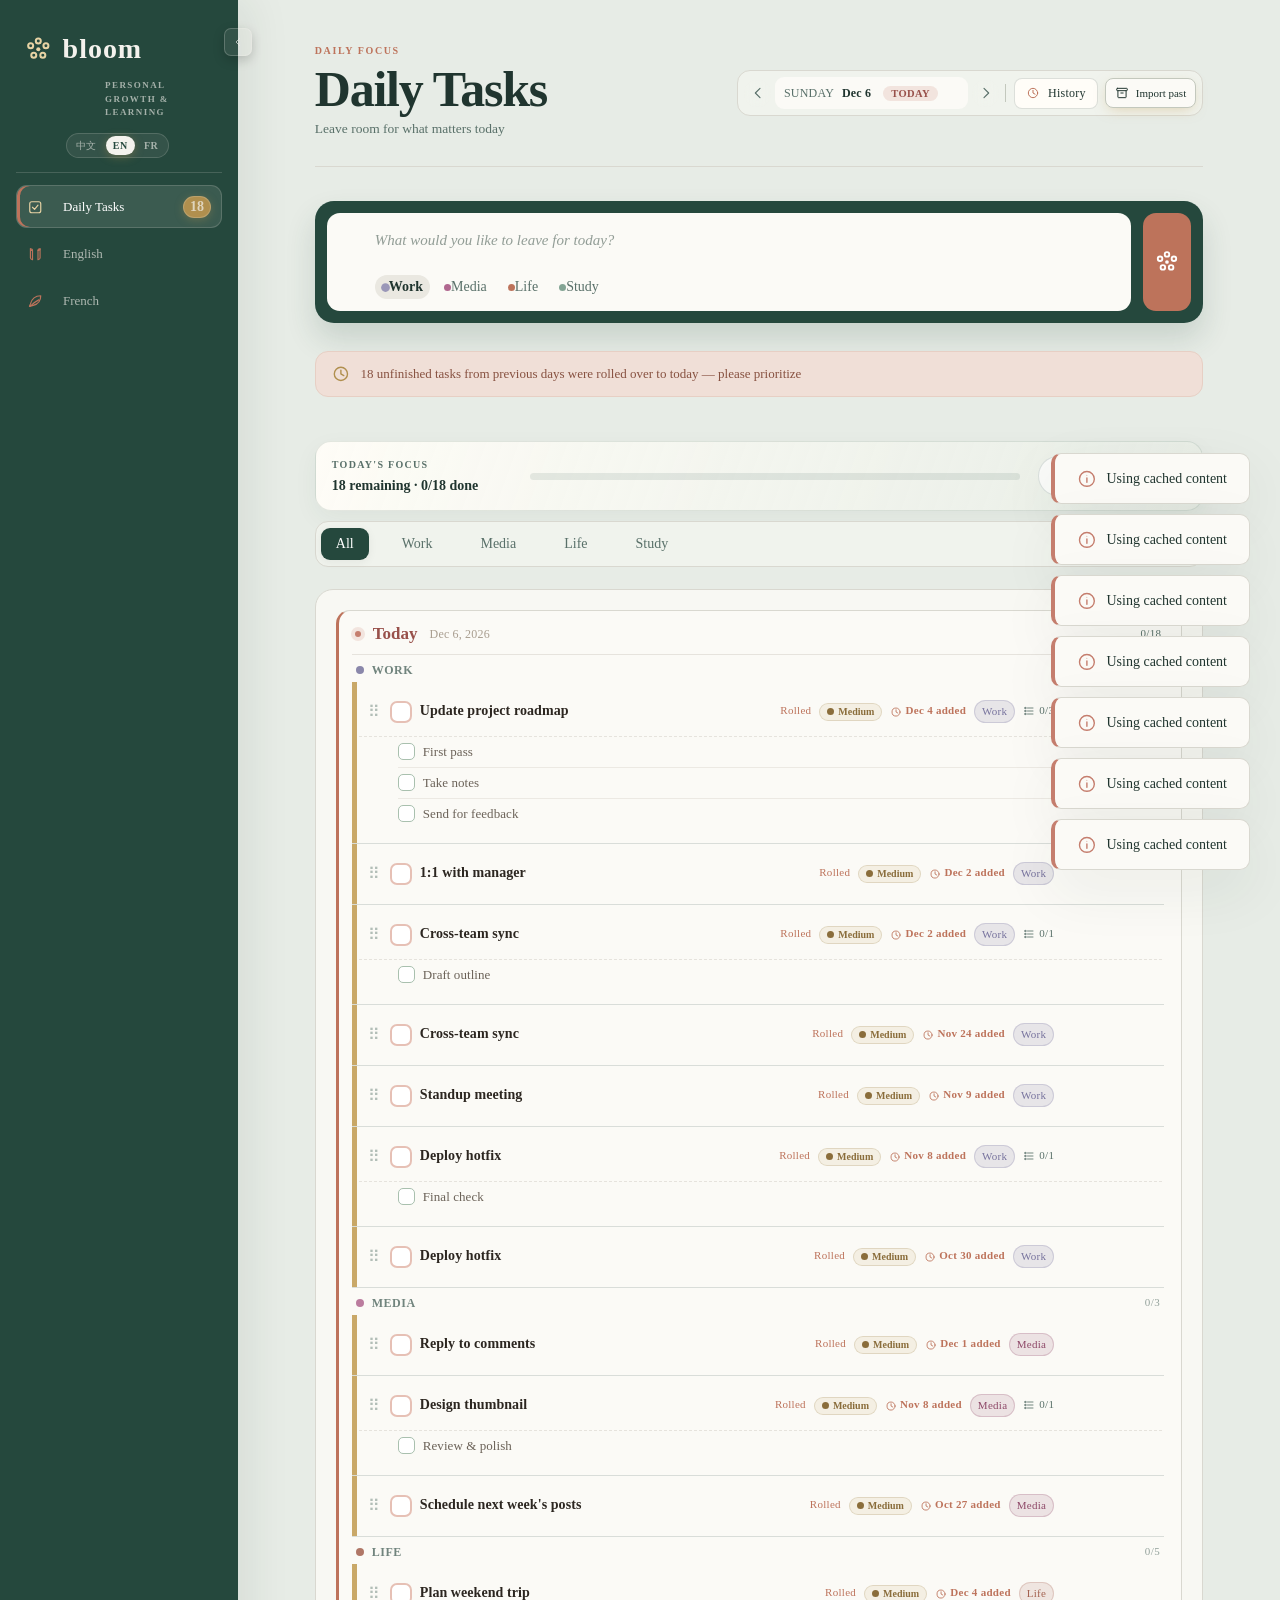
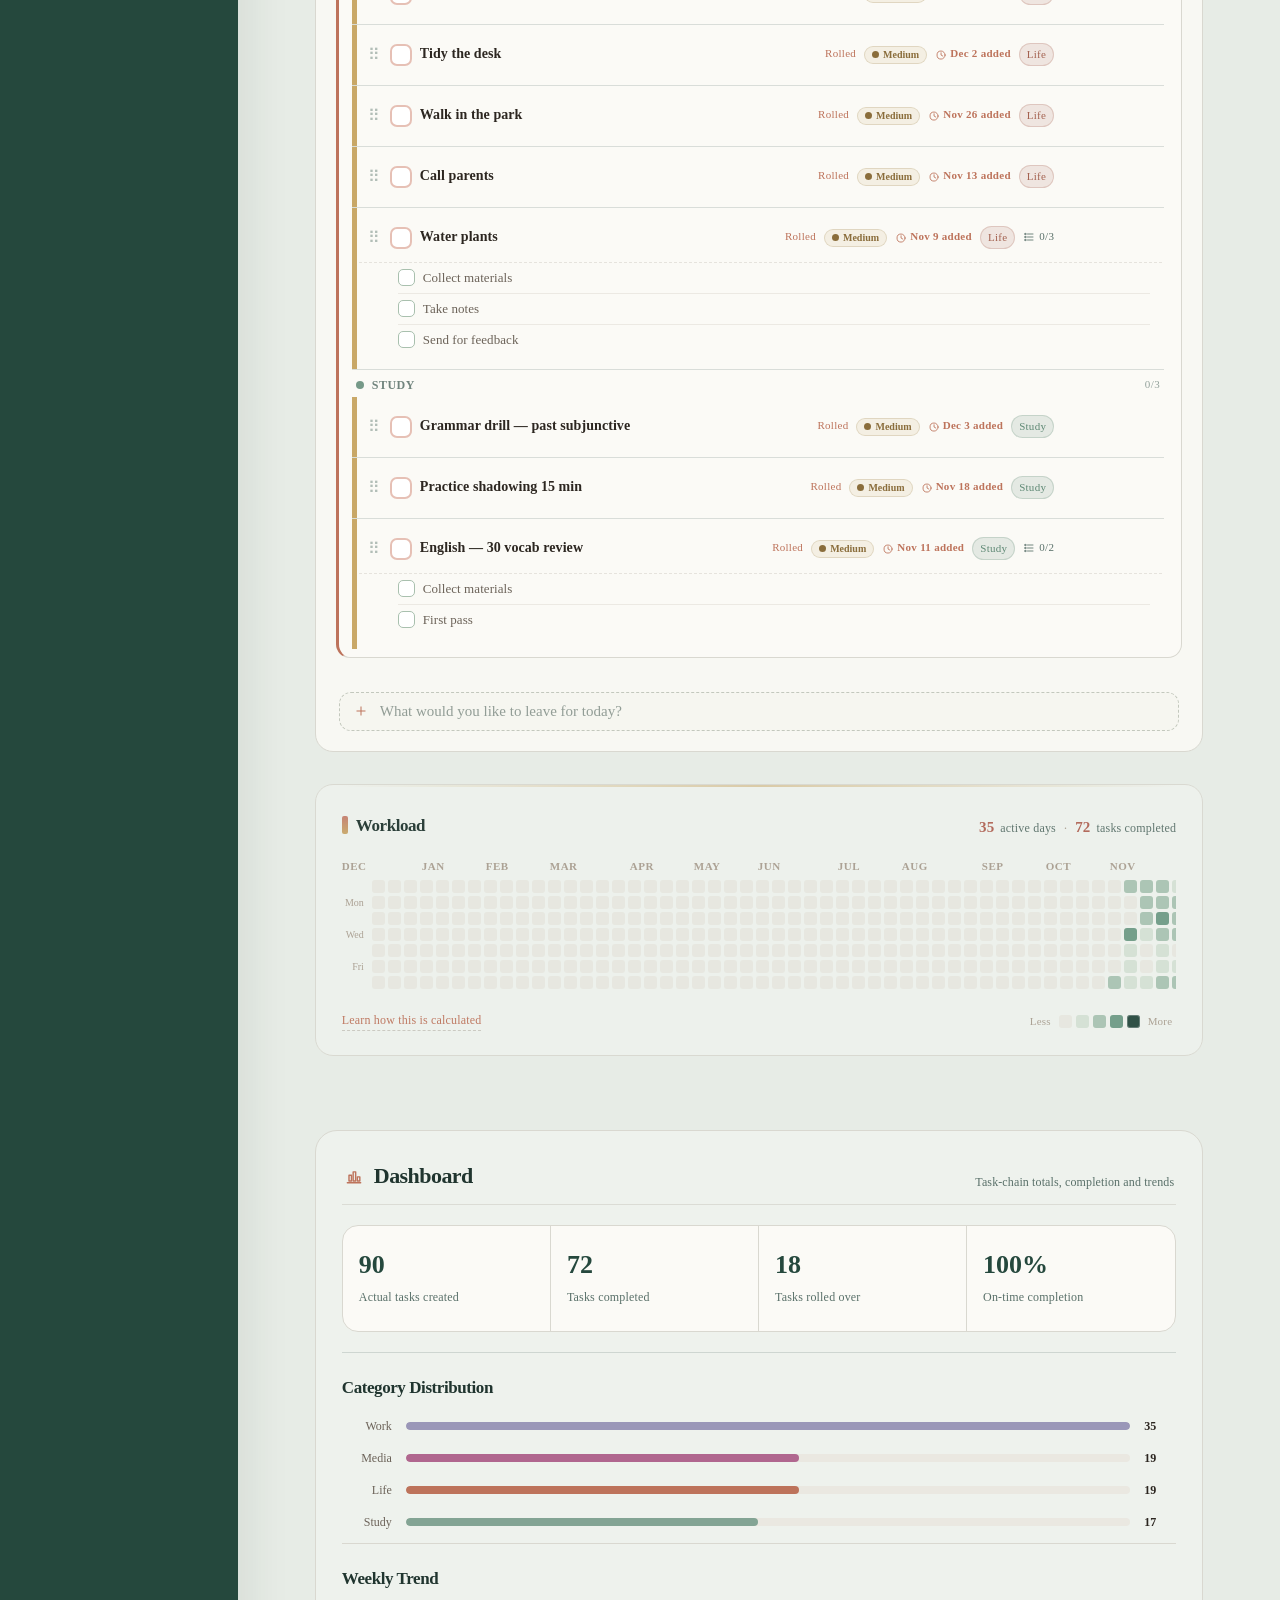
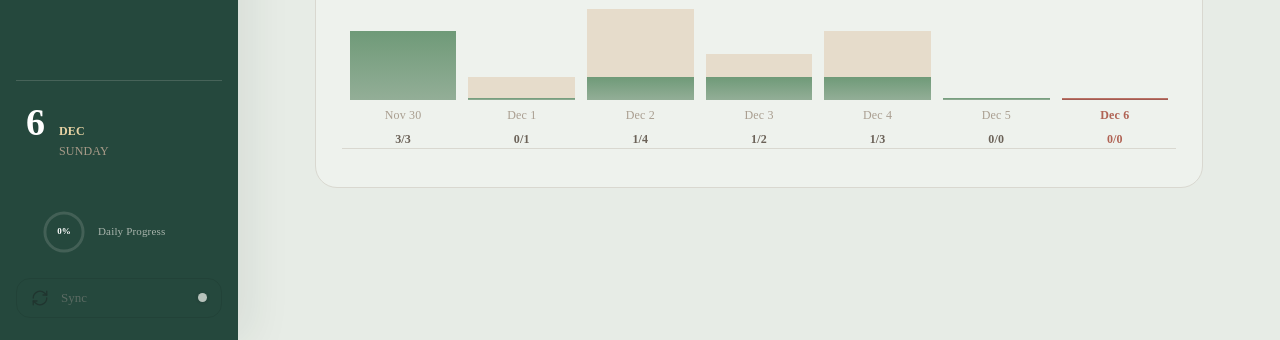
==== commit 018bf1cb: "release: deploy Bloom v1.32" ====
--- a/index.html
+++ b/index.html
@@ -1,1008 +1,1073 @@
-<!DOCTYPE html>
-<html lang="en">
-<head>
-  <meta charset="UTF-8">
-  <meta name="viewport" content="width=device-width, initial-scale=1.0, viewport-fit=cover">
-  <title>Bloom · Personal Growth & Learning</title>
-  <link rel="stylesheet" href="css/style.css">
-  <link rel="stylesheet" href="css/bloom-botanical.css">
-  <link rel="stylesheet" href="css/animations.css">
-  <link rel="manifest" href="manifest.webmanifest">
-  <meta name="theme-color" content="#25483d">
-  <meta name="apple-mobile-web-app-capable" content="yes">
-  <meta name="mobile-web-app-capable" content="yes">
-  <meta name="apple-mobile-web-app-status-bar-style" content="black-translucent">
-  <meta name="apple-mobile-web-app-title" content="Bloom">
-  <link rel="apple-touch-icon" href="icons/icon-192.png">
-</head>
-<body>
-  <!-- Icon sprite — simple line (简笔画) icons, referenced via <use href="#i-NAME"/> -->
-  <svg width="0" height="0" style="position:absolute" aria-hidden="true" focusable="false">
-    <defs>
-      <symbol id="i-bloom" viewBox="0 0 24 24">
-        <circle cx="12" cy="5" r="2.1"/><circle cx="18.4" cy="9" r="2.1"/><circle cx="15.8" cy="17" r="2.1"/>
-        <circle cx="8.2" cy="17" r="2.1"/><circle cx="5.6" cy="9" r="2.1"/>
-        <circle cx="12" cy="12" r="1.7" fill="currentColor" stroke="none"/>
+<!DOCTYPE html>
+<html lang="en">
+<head>
+  <meta charset="UTF-8">
+  <meta name="viewport" content="width=device-width, initial-scale=1.0, viewport-fit=cover">
+  <title>Bloom · Personal Growth & Learning</title>
+  <link rel="stylesheet" href="css/style.css?v=1.32">
+  <link rel="stylesheet" href="css/bloom-botanical.css?v=1.32">
+  <link rel="stylesheet" href="css/animations.css?v=1.32">
+  <link rel="manifest" href="manifest.webmanifest">
+  <meta name="theme-color" content="#25483d">
+  <meta name="apple-mobile-web-app-capable" content="yes">
+  <meta name="mobile-web-app-capable" content="yes">
+  <meta name="apple-mobile-web-app-status-bar-style" content="black-translucent">
+  <meta name="apple-mobile-web-app-title" content="Bloom">
+  <link rel="apple-touch-icon" href="icons/icon-192.png">
+</head>
+<body>
+  <!-- Icon sprite — simple line (简笔画) icons, referenced via <use href="#i-NAME"/> -->
+  <svg width="0" height="0" style="position:absolute" aria-hidden="true" focusable="false">
+    <defs>
+      <symbol id="i-bloom" viewBox="0 0 24 24">
+        <circle cx="12" cy="5" r="2.1"/><circle cx="18.4" cy="9" r="2.1"/><circle cx="15.8" cy="17" r="2.1"/>
+        <circle cx="8.2" cy="17" r="2.1"/><circle cx="5.6" cy="9" r="2.1"/>
+        <circle cx="12" cy="12" r="1.7" fill="currentColor" stroke="none"/>
+      </symbol>
+      <symbol id="i-check-square" viewBox="0 0 24 24">
+        <rect x="4" y="4" width="16" height="16" rx="3"/><path d="M8 12l3 3 5-6"/>
+      </symbol>
+      <symbol id="i-book" viewBox="0 0 24 24">
+        <path d="M5 4c1.7 0 3 1 3 2.5V20c-1.7-.5-3-1.3-3-2.5V4z"/>
+        <path d="M19 4c-1.7 0-3 1-3 2.5V20c1.7-.5 3-1.3 3-2.5V4z"/>
+        <path d="M5 4c0 1.5 1.3 2.5 3 2.5M19 4c0 1.5-1.3 2.5-3 2.5"/>
+      </symbol>
+      <symbol id="i-feather" viewBox="0 0 24 24">
+        <path d="M20 4C13 4 7 8 5 16l-1.4 3.4L9 18C17 16 20 11 20 4z"/>
+        <path d="M5 19C9 15 13 12 17 10"/>
+      </symbol>
+      <symbol id="i-chevron-left" viewBox="0 0 24 24"><path d="M15 5l-7 7 7 7"/></symbol>
+      <symbol id="i-chevron-right" viewBox="0 0 24 24"><path d="M9 5l7 7-7 7"/></symbol>
+      <symbol id="i-archive" viewBox="0 0 24 24">
+        <rect x="3" y="4" width="18" height="4" rx="1"/><path d="M5 8v11a1 1 0 0 0 1 1h12a1 1 0 0 0 1-1V8"/><path d="M10 12h4"/>
       </symbol>
-      <symbol id="i-check-square" viewBox="0 0 24 24">
-        <rect x="4" y="4" width="16" height="16" rx="3"/><path d="M8 12l3 3 5-6"/>
-      </symbol>
-      <symbol id="i-book" viewBox="0 0 24 24">
-        <path d="M5 4c1.7 0 3 1 3 2.5V20c-1.7-.5-3-1.3-3-2.5V4z"/>
-        <path d="M19 4c-1.7 0-3 1-3 2.5V20c1.7-.5 3-1.3 3-2.5V4z"/>
-        <path d="M5 4c0 1.5 1.3 2.5 3 2.5M19 4c0 1.5-1.3 2.5-3 2.5"/>
-      </symbol>
-      <symbol id="i-feather" viewBox="0 0 24 24">
-        <path d="M20 4C13 4 7 8 5 16l-1.4 3.4L9 18C17 16 20 11 20 4z"/>
-        <path d="M5 19C9 15 13 12 17 10"/>
-      </symbol>
-      <symbol id="i-chevron-left" viewBox="0 0 24 24"><path d="M15 5l-7 7 7 7"/></symbol>
-      <symbol id="i-chevron-right" viewBox="0 0 24 24"><path d="M9 5l7 7-7 7"/></symbol>
-      <symbol id="i-archive" viewBox="0 0 24 24">
-        <rect x="3" y="4" width="18" height="4" rx="1"/><path d="M5 8v11a1 1 0 0 0 1 1h12a1 1 0 0 0 1-1V8"/><path d="M10 12h4"/>
-      </symbol>
-      <symbol id="i-chart" viewBox="0 0 24 24">
-        <path d="M4 20h16"/><rect x="6" y="11" width="3" height="7"/><rect x="11" y="7" width="3" height="11"/><rect x="16" y="13" width="3" height="5"/>
-      </symbol>
-      <symbol id="i-clock" viewBox="0 0 24 24">
-        <circle cx="12" cy="12" r="8"/><path d="M12 7.5V12l3.5 2"/>
-      </symbol>
-      <symbol id="i-leaf" viewBox="0 0 24 24">
-        <path d="M5 19C5 9 12 4 20 4c0 8-5 15-15 15z"/><path d="M6 18C10 14 14 11 18 9"/>
-      </symbol>
-      <symbol id="i-search" viewBox="0 0 24 24">
-        <circle cx="11" cy="11" r="7"/><path d="M21 21l-4.3-4.3"/>
-      </symbol>
-      <symbol id="i-flame" viewBox="0 0 24 24">
-        <path d="M12 3c2 3 4 5 4 8a4 4 0 0 1-8 0c0-1.5.7-2.5 1.5-3.5 0 1.6.8 2.5 1.5 2.5C10 11 11 7 12 3z"/>
-      </symbol>
-      <symbol id="i-check-circle" viewBox="0 0 24 24">
-        <circle cx="12" cy="12" r="8"/><path d="M8 12l3 3 5-6"/>
-      </symbol>
-      <symbol id="i-clipboard" viewBox="0 0 24 24">
-        <rect x="6" y="4" width="12" height="17" rx="2"/><path d="M9 4V3a1 1 0 0 1 1-1h4a1 1 0 0 1 1 1v1"/><path d="M9 11h6M9 15h6"/>
-      </symbol>
-      <symbol id="i-trophy" viewBox="0 0 24 24">
-        <path d="M8 4h8v4a4 4 0 0 1-8 0V4z"/><path d="M5 5H3v2a3 3 0 0 0 3 3M19 5h2v2a3 3 0 0 1-3 3"/><path d="M12 12v4M9 20h6M10 16h4v4h-4z"/>
-      </symbol>
-      <symbol id="i-newspaper" viewBox="0 0 24 24">
-        <rect x="3" y="5" width="18" height="15" rx="2"/><path d="M7 9h6M7 13h10M7 17h10M15 9h2"/>
-      </symbol>
-      <symbol id="i-library" viewBox="0 0 24 24">
-        <path d="M5 4h4v16H5z"/><path d="M11 4h4v16h-4z"/><path d="M17 4h4v16h-4z"/>
-      </symbol>
-      <symbol id="i-book-open" viewBox="0 0 24 24">
-        <path d="M12 6c-2-1.4-4.5-1.8-7-1.4V19c2.5-.4 5 .1 7 1.4M12 6c2-1.4 4.5-1.8 7-1.4V19c-2.5-.4-5 .1-7 1.4"/>
-        <path d="M12 6v14"/>
-      </symbol>
-      <symbol id="i-headphones" viewBox="0 0 24 24">
-        <path d="M4 14v-2a8 8 0 0 1 16 0v2"/><rect x="3" y="13" width="4" height="7" rx="1.6"/><rect x="17" y="13" width="4" height="7" rx="1.6"/>
-      </symbol>
-      <symbol id="i-mic" viewBox="0 0 24 24">
-        <rect x="9" y="3" width="6" height="11" rx="3"/><path d="M5 11a7 7 0 0 0 14 0"/><path d="M12 18v3"/>
-      </symbol>
-      <symbol id="i-sparkles" viewBox="0 0 24 24">
-        <path d="M12 3l1.5 4.5L18 9l-4.5 1.5L12 15l-1.5-4.5L6 9l4.5-1.5z"/>
-        <path d="M18 14l.8 2.2L21 17l-2.2.8L18 20l-.8-2.2L15 17l2.2-.8z"/>
-      </symbol>
-      <symbol id="i-sparkle" viewBox="0 0 24 24">
-        <path d="M12 4l1.6 6.4L20 12l-6.4 1.6L12 20l-1.6-6.4L4 12l6.4-1.6z"/>
-      </symbol>
-      <symbol id="i-volume" viewBox="0 0 24 24">
-        <path d="M4 9v6h4l5 4V5L8 9H4z"/><path d="M16 9a4 4 0 0 1 0 6M18.5 7a7 7 0 0 1 0 10"/>
-      </symbol>
-      <symbol id="i-pencil" viewBox="0 0 24 24">
-        <path d="M4 20l4-1L19 8l-3-3L5 16l-1 4z"/><path d="M14 6l3 3"/>
-      </symbol>
-      <symbol id="i-check" viewBox="0 0 24 24"><path d="M5 12l5 5 9-11"/></symbol>
-      <symbol id="i-refresh" viewBox="0 0 24 24">
-        <path d="M3 12a9 9 0 0 1 15-6.7L21 8"/><path d="M21 3v5h-5"/>
-        <path d="M21 12a9 9 0 0 1-15 6.7L3 16"/><path d="M3 21v-5h5"/>
-      </symbol>
-      <symbol id="i-cards" viewBox="0 0 24 24">
-        <rect x="4" y="7" width="11" height="14" rx="2" transform="rotate(-8 9.5 14)"/>
-        <rect x="9" y="4" width="11" height="14" rx="2"/>
-      </symbol>
-      <symbol id="i-ruler" viewBox="0 0 24 24">
-        <g transform="rotate(-14 12 12)"><rect x="3" y="8" width="18" height="8" rx="1"/>
-        <path d="M7 8v3M11 8v4M15 8v3M19 8v4"/></g>
-      </symbol>
-      <symbol id="i-play" viewBox="0 0 24 24"><path d="M8 5l11 7-11 7z"/></symbol>
-      <symbol id="i-pause" viewBox="0 0 24 24">
-        <rect x="7" y="5" width="3.4" height="14" rx="1.2"/><rect x="13.6" y="5" width="3.4" height="14" rx="1.2"/>
-      </symbol>
-      <symbol id="i-undo" viewBox="0 0 24 24">
-        <path d="M9 7L4 12l5 5"/><path d="M4 12h11a5 5 0 0 1 0 10h-3"/>
-      </symbol>
-      <symbol id="i-bulb" viewBox="0 0 24 24">
-        <path d="M9 18h6M10 21h4"/>
-        <path d="M12 3a6 6 0 0 0-4 10c.8.8 1 1.6 1 3h6c0-1.4.2-2.2 1-3a6 6 0 0 0-4-10z"/>
-      </symbol>
-      <symbol id="i-info" viewBox="0 0 24 24">
-        <circle cx="12" cy="12" r="9"/><path d="M12 11v5"/><circle cx="12" cy="7.7" r="0.6" fill="currentColor" stroke="none"/>
-      </symbol>
-      <symbol id="i-warn" viewBox="0 0 24 24">
-        <path d="M12 3l9 16H3z"/><path d="M12 10v4"/>
-        <circle cx="12" cy="16.4" r="0.7" fill="currentColor" stroke="none"/>
-      </symbol>
-      <symbol id="i-close" viewBox="0 0 24 24"><path d="M6 6l12 12M18 6L6 18"/></symbol>
-      <symbol id="i-menu" viewBox="0 0 24 24"><path d="M4 7h16M4 12h16M4 17h16"/></symbol>
-      <symbol id="i-plus" viewBox="0 0 24 24"><path d="M12 5v14M5 12h14"/></symbol>
-      <symbol id="i-subtask" viewBox="0 0 24 24"><path d="M9 6h11M9 12h11M9 18h11"/><circle cx="4.5" cy="6" r="1.4"/><circle cx="4.5" cy="12" r="1.4"/><circle cx="4.5" cy="18" r="1.4"/></symbol>
-    </defs>
-  </svg>
-
-  <!-- Dynamic background -->
-  <div class="bg-orbs">
-    <div class="orb orb-1"></div>
-    <div class="orb orb-2"></div>
-    <div class="orb orb-3"></div>
-  </div>
-
-  <!-- Mobile menu trigger (outside sidebar so it stays reachable when drawer is hidden) -->
-  <button class="mobile-menu-btn" id="mobile-menu-btn" aria-label="Open menu" title="菜单">
-    <svg class="ico" aria-hidden="true"><use href="#i-menu"/></svg>
-  </button>
-
-  <!-- Sidebar navigation -->
-  <nav class="sidebar" id="sidebar">
-    <button class="sidebar-toggle" id="sidebar-toggle" aria-label="Toggle sidebar" title="Toggle">
-      <svg class="ico" aria-hidden="true"><use href="#i-chevron-left"/></svg>
-    </button>
-    <div class="sidebar-header">
-      <div class="logo">
-        <span class="logo-icon">✿</span>
-        <span class="logo-text">Bloom</span>
-      </div>
-      <p class="logo-subtitle" data-i18n="brand.subtitle">Personal Growth & Learning</p>
-      <div class="lang-switch" id="lang-switch">
-        <button class="lang-btn" data-lang="zh">中文</button>
-        <button class="lang-btn" data-lang="en">EN</button>
-        <button class="lang-btn" data-lang="fr">FR</button>
-      </div>
-    </div>
-
-    <div class="nav-items">
-      <button class="nav-item active" data-module="todolist">
-        <span class="nav-icon">☑</span>
-        <span class="nav-label" data-i18n="nav.dailyTasks">Daily Tasks</span>
-        <span class="nav-badge" id="nav-todo-count">0</span>
-      </button>
-      <button class="nav-item" data-module="english">
-        <span class="nav-icon">🇬🇧</span>
-        <span class="nav-label" data-i18n="nav.english">English</span>
-      </button>
-      <button class="nav-item" data-module="french">
-        <span class="nav-icon">🇫🇷</span>
-        <span class="nav-label" data-i18n="nav.french">French</span>
-      </button>
-    </div>
-
-    <div class="sidebar-footer">
-      <div class="date-card">
-        <div class="date-day" id="date-day">--</div>
-        <div class="date-info">
-          <span id="date-month">----</span>
-          <span id="date-weekday">----</span>
-        </div>
-      </div>
-      <div class="daily-progress">
-        <div class="progress-ring-mini">
-          <svg viewBox="0 0 60 60">
-            <circle class="ring-bg" cx="30" cy="30" r="26"></circle>
-            <circle class="ring-fill" cx="30" cy="30" r="26" id="daily-ring"></circle>
-          </svg>
-          <span class="ring-text" id="daily-progress-text">0%</span>
-        </div>
-        <span class="progress-label" data-i18n="progress.daily">Daily Progress</span>
-      </div>
-    </div>
-
-    <button class="sidebar-sync" id="open-sync-modal" type="button" aria-label="Sync settings">
-      <svg class="ico" aria-hidden="true"><use href="#i-refresh"/></svg>
-      <span class="sidebar-sync-label" data-i18n="sync.open">Sync</span>
-      <span class="sync-dot" id="sync-dot"></span>
-    </button>
-  </nav>
-
-  <!-- Backdrop for the mobile sidebar drawer -->
-  <div class="sidebar-backdrop" id="sidebar-backdrop"></div>
-
-  <!-- Main content -->
-  <main class="main-content">
-    <!-- ============ Todolist Module ============ -->
-    <section class="module active" id="module-todolist">
-      <div class="module-header module-header--compact">
-        <div class="module-head-left">
-          <span class="module-kicker" data-i18n="kicker.todolist">Daily Focus</span>
-          <h1 class="module-title" data-i18n="nav.dailyTasks">Daily Tasks</h1>
-          <p class="module-subtitle" data-i18n="todo.subtitle">Shape each day into the one you want</p>
-        </div>
-        <div class="module-head-right">
-          <div class="date-navigator">
-            <button class="date-nav-btn" id="date-prev" aria-label="previous day" data-i18n-title="dn.prevDay" title="Previous day">
-              <svg class="ico" aria-hidden="true"><use href="#i-chevron-left"/></svg>
-            </button>
-            <button class="date-chip" id="date-chip">
-              <span class="date-chip-weekday" id="date-chip-weekday">--</span>
-              <span class="date-chip-day" id="date-chip-day">--</span>
-              <span class="date-chip-badge" id="date-chip-badge" hidden></span>
-              <svg class="ico date-chip-caret" aria-hidden="true"><use href="#i-chevron-down"/></svg>
-            </button>
-            <button class="date-nav-btn" id="date-next" aria-label="next day" data-i18n-title="dn.nextDay" title="Next day">
-              <svg class="ico" aria-hidden="true"><use href="#i-chevron-right"/></svg>
-            </button>
-            <button class="date-today-btn" id="date-today" data-i18n="dn.todayBtn">Today</button>
-            <span class="date-nav-sep"></span>
-            <button class="todo-history-btn" id="todo-history-btn" data-i18n-title="todo.historyBtn" aria-label="View history">
-              <svg class="ico" aria-hidden="true"><use href="#i-clock"/></svg>
-              <span data-i18n="todo.historyBtn">History</span>
-            </button>
-            <button class="import-btn" id="open-import-modal" data-i18n-title="dn.importBtn" title="Import past">
-              <svg class="ico" aria-hidden="true"><use href="#i-archive"/></svg>
-              <span data-i18n="dn.importBtn">Import past</span>
-            </button>
-            <div class="calendar-popover" id="calendar-popover" hidden></div>
-          </div>
-        </div>
-      </div>
-
-      <!-- ===== Section: Daily Tasks ===== -->
-      <div class="todo-section" id="section-daily">
-
-
-<div class="todo-add-bar--hero">
-  <div class="todo-input-wrap">
-    <input type="text" id="todo-input" placeholder="What needs doing today?" maxlength="100" data-i18n-ph="todo.placeholder">
-    <div class="todo-category-picker">
-      <button class="cat-btn active" data-cat="work"><span class="cat-dot work"></span><span data-i18n="cat.work">Work</span></button>
-      <button class="cat-btn" data-cat="media"><span class="cat-dot media"></span><span data-i18n="cat.media">Media</span></button>
-      <button class="cat-btn" data-cat="life"><span class="cat-dot life"></span><span data-i18n="cat.life">Life</span></button>
-      <button class="cat-btn" data-cat="study"><span class="cat-dot study"></span><span data-i18n="cat.study">Study</span></button>
-    </div>
-  </div>
-  <button class="todo-add-btn" id="todo-add-btn" data-i18n-title="todo.toastEmpty">
-    <svg class="ico" aria-hidden="true"><use href="#i-bloom"/></svg>
-  </button>
-</div>
-
-        <!-- Rollover banner -->
-        <div class="rollover-banner" id="rollover-banner" style="display:none;">
-          <span class="rollover-icon"><svg class="ico" aria-hidden="true"><use href="#i-clock"/></svg></span>
-          <span class="rollover-text" id="rollover-text"></span>
+      <symbol id="i-upload" viewBox="0 0 24 24"><path d="M12 16V4M7 9l5-5 5 5M5 20h14"/></symbol>
+      <symbol id="i-chart" viewBox="0 0 24 24">
+        <path d="M4 20h16"/><rect x="6" y="11" width="3" height="7"/><rect x="11" y="7" width="3" height="11"/><rect x="16" y="13" width="3" height="5"/>
+      </symbol>
+      <symbol id="i-clock" viewBox="0 0 24 24">
+        <circle cx="12" cy="12" r="8"/><path d="M12 7.5V12l3.5 2"/>
+      </symbol>
+      <symbol id="i-leaf" viewBox="0 0 24 24">
+        <path d="M5 19C5 9 12 4 20 4c0 8-5 15-15 15z"/><path d="M6 18C10 14 14 11 18 9"/>
+      </symbol>
+      <symbol id="i-search" viewBox="0 0 24 24">
+        <circle cx="11" cy="11" r="7"/><path d="M21 21l-4.3-4.3"/>
+      </symbol>
+      <symbol id="i-flame" viewBox="0 0 24 24">
+        <path d="M12 3c2 3 4 5 4 8a4 4 0 0 1-8 0c0-1.5.7-2.5 1.5-3.5 0 1.6.8 2.5 1.5 2.5C10 11 11 7 12 3z"/>
+      </symbol>
+      <symbol id="i-check-circle" viewBox="0 0 24 24">
+        <circle cx="12" cy="12" r="8"/><path d="M8 12l3 3 5-6"/>
+      </symbol>
+      <symbol id="i-clipboard" viewBox="0 0 24 24">
+        <rect x="6" y="4" width="12" height="17" rx="2"/><path d="M9 4V3a1 1 0 0 1 1-1h4a1 1 0 0 1 1 1v1"/><path d="M9 11h6M9 15h6"/>
+      </symbol>
+      <symbol id="i-trophy" viewBox="0 0 24 24">
+        <path d="M8 4h8v4a4 4 0 0 1-8 0V4z"/><path d="M5 5H3v2a3 3 0 0 0 3 3M19 5h2v2a3 3 0 0 1-3 3"/><path d="M12 12v4M9 20h6M10 16h4v4h-4z"/>
+      </symbol>
+      <symbol id="i-newspaper" viewBox="0 0 24 24">
+        <rect x="3" y="5" width="18" height="15" rx="2"/><path d="M7 9h6M7 13h10M7 17h10M15 9h2"/>
+      </symbol>
+      <symbol id="i-library" viewBox="0 0 24 24">
+        <path d="M5 4h4v16H5z"/><path d="M11 4h4v16h-4z"/><path d="M17 4h4v16h-4z"/>
+      </symbol>
+      <symbol id="i-book-open" viewBox="0 0 24 24">
+        <path d="M12 6c-2-1.4-4.5-1.8-7-1.4V19c2.5-.4 5 .1 7 1.4M12 6c2-1.4 4.5-1.8 7-1.4V19c-2.5-.4-5 .1-7 1.4"/>
+        <path d="M12 6v14"/>
+      </symbol>
+      <symbol id="i-headphones" viewBox="0 0 24 24">
+        <path d="M4 14v-2a8 8 0 0 1 16 0v2"/><rect x="3" y="13" width="4" height="7" rx="1.6"/><rect x="17" y="13" width="4" height="7" rx="1.6"/>
+      </symbol>
+      <symbol id="i-mic" viewBox="0 0 24 24">
+        <rect x="9" y="3" width="6" height="11" rx="3"/><path d="M5 11a7 7 0 0 0 14 0"/><path d="M12 18v3"/>
+      </symbol>
+      <symbol id="i-sparkles" viewBox="0 0 24 24">
+        <path d="M12 3l1.5 4.5L18 9l-4.5 1.5L12 15l-1.5-4.5L6 9l4.5-1.5z"/>
+        <path d="M18 14l.8 2.2L21 17l-2.2.8L18 20l-.8-2.2L15 17l2.2-.8z"/>
+      </symbol>
+      <symbol id="i-sparkle" viewBox="0 0 24 24">
+        <path d="M12 4l1.6 6.4L20 12l-6.4 1.6L12 20l-1.6-6.4L4 12l6.4-1.6z"/>
+      </symbol>
+      <symbol id="i-volume" viewBox="0 0 24 24">
+        <path d="M4 9v6h4l5 4V5L8 9H4z"/><path d="M16 9a4 4 0 0 1 0 6M18.5 7a7 7 0 0 1 0 10"/>
+      </symbol>
+      <symbol id="i-pencil" viewBox="0 0 24 24">
+        <path d="M4 20l4-1L19 8l-3-3L5 16l-1 4z"/><path d="M14 6l3 3"/>
+      </symbol>
+      <symbol id="i-check" viewBox="0 0 24 24"><path d="M5 12l5 5 9-11"/></symbol>
+      <symbol id="i-refresh" viewBox="0 0 24 24">
+        <path d="M3 12a9 9 0 0 1 15-6.7L21 8"/><path d="M21 3v5h-5"/>
+        <path d="M21 12a9 9 0 0 1-15 6.7L3 16"/><path d="M3 21v-5h5"/>
+      </symbol>
+      <symbol id="i-cards" viewBox="0 0 24 24">
+        <rect x="4" y="7" width="11" height="14" rx="2" transform="rotate(-8 9.5 14)"/>
+        <rect x="9" y="4" width="11" height="14" rx="2"/>
+      </symbol>
+      <symbol id="i-ruler" viewBox="0 0 24 24">
+        <g transform="rotate(-14 12 12)"><rect x="3" y="8" width="18" height="8" rx="1"/>
+        <path d="M7 8v3M11 8v4M15 8v3M19 8v4"/></g>
+      </symbol>
+      <symbol id="i-play" viewBox="0 0 24 24"><path d="M8 5l11 7-11 7z"/></symbol>
+      <symbol id="i-pause" viewBox="0 0 24 24">
+        <rect x="7" y="5" width="3.4" height="14" rx="1.2"/><rect x="13.6" y="5" width="3.4" height="14" rx="1.2"/>
+      </symbol>
+      <symbol id="i-undo" viewBox="0 0 24 24">
+        <path d="M9 7L4 12l5 5"/><path d="M4 12h11a5 5 0 0 1 0 10h-3"/>
+      </symbol>
+      <symbol id="i-bulb" viewBox="0 0 24 24">
+        <path d="M9 18h6M10 21h4"/>
+        <path d="M12 3a6 6 0 0 0-4 10c.8.8 1 1.6 1 3h6c0-1.4.2-2.2 1-3a6 6 0 0 0-4-10z"/>
+      </symbol>
+      <symbol id="i-info" viewBox="0 0 24 24">
+        <circle cx="12" cy="12" r="9"/><path d="M12 11v5"/><circle cx="12" cy="7.7" r="0.6" fill="currentColor" stroke="none"/>
+      </symbol>
+      <symbol id="i-warn" viewBox="0 0 24 24">
+        <path d="M12 3l9 16H3z"/><path d="M12 10v4"/>
+        <circle cx="12" cy="16.4" r="0.7" fill="currentColor" stroke="none"/>
+      </symbol>
+      <symbol id="i-close" viewBox="0 0 24 24"><path d="M6 6l12 12M18 6L6 18"/></symbol>
+      <symbol id="i-menu" viewBox="0 0 24 24"><path d="M4 7h16M4 12h16M4 17h16"/></symbol>
+      <symbol id="i-plus" viewBox="0 0 24 24"><path d="M12 5v14M5 12h14"/></symbol>
+      <symbol id="i-subtask" viewBox="0 0 24 24"><path d="M9 6h11M9 12h11M9 18h11"/><circle cx="4.5" cy="6" r="1.4"/><circle cx="4.5" cy="12" r="1.4"/><circle cx="4.5" cy="18" r="1.4"/></symbol>
+    </defs>
+  </svg>
+
+  <!-- Dynamic background -->
+  <div class="bg-orbs">
+    <div class="orb orb-1"></div>
+    <div class="orb orb-2"></div>
+    <div class="orb orb-3"></div>
+  </div>
+
+  <!-- Mobile menu trigger (outside sidebar so it stays reachable when drawer is hidden) -->
+  <button class="mobile-menu-btn" id="mobile-menu-btn" aria-label="Open menu" title="菜单">
+    <svg class="ico" aria-hidden="true"><use href="#i-menu"/></svg>
+  </button>
+
+  <!-- Sidebar navigation -->
+  <nav class="sidebar" id="sidebar">
+    <button class="sidebar-toggle" id="sidebar-toggle" aria-label="Toggle sidebar" title="Toggle">
+      <svg class="ico" aria-hidden="true"><use href="#i-chevron-left"/></svg>
+    </button>
+    <div class="sidebar-header">
+      <div class="logo">
+        <span class="logo-icon">✿</span>
+        <span class="logo-text">Bloom</span>
+      </div>
+      <p class="logo-subtitle" data-i18n="brand.subtitle">Personal Growth & Learning</p>
+      <div class="lang-switch" id="lang-switch">
+        <button class="lang-btn" data-lang="zh">中文</button>
+        <button class="lang-btn" data-lang="en">EN</button>
+        <button class="lang-btn" data-lang="fr">FR</button>
+      </div>
+    </div>
+
+    <div class="nav-items">
+      <button class="nav-item active" data-module="todolist">
+        <span class="nav-icon">☑</span>
+        <span class="nav-label" data-i18n="nav.dailyTasks">Daily Tasks</span>
+        <span class="nav-badge" id="nav-todo-count">0</span>
+      </button>
+      <button class="nav-item" data-module="english">
+        <span class="nav-icon">🇬🇧</span>
+        <span class="nav-label" data-i18n="nav.english">English</span>
+      </button>
+      <button class="nav-item" data-module="french">
+        <span class="nav-icon">🇫🇷</span>
+        <span class="nav-label" data-i18n="nav.french">French</span>
+      </button>
+    </div>
+
+    <div class="sidebar-footer">
+      <div class="date-card">
+        <div class="date-day" id="date-day">--</div>
+        <div class="date-info">
+          <span id="date-month">----</span>
+          <span id="date-weekday">----</span>
+        </div>
+      </div>
+      <div class="daily-progress">
+        <div class="progress-ring-mini">
+          <svg viewBox="0 0 60 60">
+            <circle class="ring-bg" cx="30" cy="30" r="26"></circle>
+            <circle class="ring-fill" cx="30" cy="30" r="26" id="daily-ring"></circle>
+          </svg>
+          <span class="ring-text" id="daily-progress-text">0%</span>
+        </div>
+        <span class="progress-label" data-i18n="progress.daily">Daily Progress</span>
+      </div>
+    </div>
+
+    <button class="sidebar-sync" id="open-sync-modal" type="button" aria-label="Sync settings">
+      <svg class="ico" aria-hidden="true"><use href="#i-refresh"/></svg>
+      <span class="sidebar-sync-label" data-i18n="sync.open">Sync</span>
+      <span class="sync-dot" id="sync-dot"></span>
+    </button>
+  </nav>
+
+  <!-- Backdrop for the mobile sidebar drawer -->
+  <div class="sidebar-backdrop" id="sidebar-backdrop"></div>
+
+  <!-- Main content -->
+  <main class="main-content">
+    <!-- ============ Todolist Module ============ -->
+    <section class="module active" id="module-todolist">
+      <div class="module-header module-header--compact">
+        <div class="module-head-left">
+          <span class="module-kicker" data-i18n="kicker.todolist">Daily Focus</span>
+          <h1 class="module-title" data-i18n="nav.dailyTasks">Daily Tasks</h1>
+          <p class="module-subtitle" data-i18n="todo.subtitle">Shape each day into the one you want</p>
+        </div>
+        <div class="module-head-right">
+          <div class="date-navigator">
+            <button class="date-nav-btn" id="date-prev" aria-label="previous day" data-i18n-title="dn.prevDay" title="Previous day">
+              <svg class="ico" aria-hidden="true"><use href="#i-chevron-left"/></svg>
+            </button>
+            <button class="date-chip" id="date-chip">
+              <span class="date-chip-weekday" id="date-chip-weekday">--</span>
+              <span class="date-chip-day" id="date-chip-day">--</span>
+              <span class="date-chip-badge" id="date-chip-badge" hidden></span>
+              <svg class="ico date-chip-caret" aria-hidden="true"><use href="#i-chevron-down"/></svg>
+            </button>
+            <button class="date-nav-btn" id="date-next" aria-label="next day" data-i18n-title="dn.nextDay" title="Next day">
+              <svg class="ico" aria-hidden="true"><use href="#i-chevron-right"/></svg>
+            </button>
+            <button class="date-today-btn" id="date-today" data-i18n="dn.todayBtn">Today</button>
+            <span class="date-nav-sep"></span>
+            <button class="todo-history-btn" id="todo-history-btn" data-i18n-title="todo.historyBtn" aria-label="View history">
+              <svg class="ico" aria-hidden="true"><use href="#i-clock"/></svg>
+              <span data-i18n="todo.historyBtn">History</span>
+            </button>
+            <button class="import-btn" id="open-import-modal" data-i18n-title="dn.importBtn" title="Import past">
+              <svg class="ico" aria-hidden="true"><use href="#i-archive"/></svg>
+              <span data-i18n="dn.importBtn">Import past</span>
+            </button>
+            <div class="calendar-popover" id="calendar-popover" hidden></div>
+          </div>
+        </div>
+      </div>
+
+      <!-- ===== Section: Daily Tasks ===== -->
+      <div class="todo-section" id="section-daily">
+
+
+<div class="todo-add-bar--hero">
+  <div class="todo-input-wrap">
+    <input type="text" id="todo-input" placeholder="What needs doing today?" maxlength="100" data-i18n-ph="todo.placeholder">
+    <div class="todo-category-picker">
+      <button class="cat-btn active" data-cat="work"><span class="cat-dot work"></span><span data-i18n="cat.work">Work</span></button>
+      <button class="cat-btn" data-cat="media"><span class="cat-dot media"></span><span data-i18n="cat.media">Media</span></button>
+      <button class="cat-btn" data-cat="life"><span class="cat-dot life"></span><span data-i18n="cat.life">Life</span></button>
+      <button class="cat-btn" data-cat="study"><span class="cat-dot study"></span><span data-i18n="cat.study">Study</span></button>
+    </div>
+  </div>
+  <button class="todo-add-btn" id="todo-add-btn" data-i18n-title="todo.toastEmpty">
+    <svg class="ico" aria-hidden="true"><use href="#i-bloom"/></svg>
+  </button>
+</div>
+
+        <!-- Rollover banner -->
+        <div class="rollover-banner" id="rollover-banner" style="display:none;">
+          <span class="rollover-icon"><svg class="ico" aria-hidden="true"><use href="#i-clock"/></svg></span>
+          <span class="rollover-text" id="rollover-text"></span>
+        </div>
+
+        <!-- Work-load heatmap (visually ordered after the task list in v1.30) -->
+        <div class="heatmap-card">
+          <div class="heatmap-header">
+            <h3 class="heatmap-title" data-i18n="heatmap.title">Workload</h3>
+            <div class="heatmap-summary">
+              <span class="hs-num" id="heatmap-active-days">0</span>
+              <span class="hs-lbl" data-i18n="heatmap.activeDays">active days</span>
+              <span class="hs-sep">·</span>
+              <span class="hs-num" id="heatmap-total-tasks">0</span>
+              <span class="hs-lbl" data-i18n="heatmap.doneTotal">tasks completed</span>
+            </div>
+          </div>
+          <div class="heatmap-shell">
+            <div class="heatmap-months" id="heatmap-months"></div>
+            <div class="heatmap-body">
+              <div class="heatmap-weekdays" aria-hidden="true">
+                <span></span><span>Mon</span><span></span><span>Wed</span><span></span><span>Fri</span><span></span>
+              </div>
+              <div class="heatmap-grid" id="heatmap-grid"></div>
+            </div>
+          </div>
+          <div class="heatmap-legend">
+            <a class="heatmap-learn" href="javascript:void(0)" data-i18n="heatmap.learnMore">Learn how this is calculated</a>
+            <div class="heatmap-scale" aria-hidden="true">
+              <span class="heatmap-scale-label" data-i18n="heatmap.less">Less</span>
+              <span class="heatmap-cell h0"></span>
+              <span class="heatmap-cell h1"></span>
+              <span class="heatmap-cell h2"></span>
+              <span class="heatmap-cell h3"></span>
+              <span class="heatmap-cell h4"></span>
+              <span class="heatmap-scale-label" data-i18n="heatmap.more">More</span>
+            </div>
+          </div>
         </div>
 
-        <!-- Work-load heatmap -->
-        <div class="heatmap-card">
-          <div class="heatmap-header">
-            <h3 class="heatmap-title" data-i18n="heatmap.title">Workload</h3>
-            <div class="heatmap-summary">
-              <span class="hs-num" id="heatmap-active-days">0</span>
-              <span class="hs-lbl" data-i18n="heatmap.activeDays">active days</span>
-              <span class="hs-sep">·</span>
-              <span class="hs-num" id="heatmap-total-tasks">0</span>
-              <span class="hs-lbl" data-i18n="heatmap.doneTotal">tasks completed</span>
-            </div>
+        <!-- Daily focus summary (display-only; does not write task data) -->
+        <div class="focus-summary" id="focus-summary">
+          <div class="focus-summary-copy">
+            <span class="focus-summary-kicker" data-i18n="todo.listTitle">Today's focus</span>
+            <strong class="focus-summary-value" id="focus-summary-value">0 remaining · 0/0 done</strong>
           </div>
-          <div class="heatmap-shell">
-            <div class="heatmap-months" id="heatmap-months"></div>
-            <div class="heatmap-body">
-              <div class="heatmap-weekdays" aria-hidden="true">
-                <span></span><span>Mon</span><span></span><span>Wed</span><span></span><span>Fri</span><span></span>
-              </div>
-              <div class="heatmap-grid" id="heatmap-grid"></div>
-            </div>
+          <div class="focus-summary-progress" aria-hidden="true">
+            <span id="focus-summary-progress"></span>
           </div>
-          <div class="heatmap-legend">
-            <a class="heatmap-learn" href="javascript:void(0)" data-i18n="heatmap.learnMore">Learn how this is calculated</a>
-            <div class="heatmap-scale" aria-hidden="true">
-              <span class="heatmap-scale-label" data-i18n="heatmap.less">Less</span>
-              <span class="heatmap-cell h0"></span>
-              <span class="heatmap-cell h1"></span>
-              <span class="heatmap-cell h2"></span>
-              <span class="heatmap-cell h3"></span>
-              <span class="heatmap-cell h4"></span>
-              <span class="heatmap-scale-label" data-i18n="heatmap.more">More</span>
-            </div>
-          </div>
+          <button class="focus-summary-toggle" id="todo-hide-completed" type="button" aria-pressed="false">
+            <svg class="ico" aria-hidden="true"><use href="#i-check-circle"/></svg>
+            <span data-i18n="todo.hideCompleted">Hide completed</span>
+          </button>
         </div>
 
         <!-- Filter pills (kept inline, compact) -->
-        <div class="todo-tabs">
-          <button class="todo-tab active" data-filter="all" data-i18n="archive.all">All</button>
-          <button class="todo-tab" data-filter="work" data-i18n="cat.work">Work</button>
-          <button class="todo-tab" data-filter="media" data-i18n="cat.media">Media</button>
-          <button class="todo-tab" data-filter="life" data-i18n="cat.life">Life</button>
-          <button class="todo-tab" data-filter="study" data-i18n="cat.study">Study</button>
-          <button class="todo-tab-add" id="todo-tabs-add" type="button" title="Add task" aria-label="Add task">
-            <svg class="ico" aria-hidden="true"><use href="#i-plus"/></svg>
-          </button>
-        </div>
-
-        <!-- Grouped task list (multiple dates visible) -->
-        <div class="todo-grouped" id="todo-grouped"></div>
-
-        <!-- Empty state (shown only when zero groups) -->
+        <div class="todo-tabs">
+          <button class="todo-tab active" data-filter="all" data-i18n="archive.all">All</button>
+          <button class="todo-tab" data-filter="work" data-i18n="cat.work">Work</button>
+          <button class="todo-tab" data-filter="media" data-i18n="cat.media">Media</button>
+          <button class="todo-tab" data-filter="life" data-i18n="cat.life">Life</button>
+          <button class="todo-tab" data-filter="study" data-i18n="cat.study">Study</button>
+          <button class="todo-tab-add" id="todo-tabs-add" type="button" title="Add task" aria-label="Add task">
+            <svg class="ico" aria-hidden="true"><use href="#i-plus"/></svg>
+          </button>
+        </div>
+
+        <!-- Grouped task list (multiple dates visible) -->
+        <div class="todo-grouped" id="todo-grouped"></div>
+
+        <!-- Empty state (shown only when zero groups) -->
         <div class="empty-state" id="todo-empty">
           <div class="empty-icon">🌸</div>
           <p class="empty-title" data-i18n="todo.emptyTitle">Your day is a blank canvas</p>
           <p class="empty-hint" data-i18n="todo.emptyHint">Add your first task and make it count</p>
+          <div class="empty-actions">
+            <button class="empty-action-primary" id="todo-empty-primary" type="button"></button>
+            <button class="empty-action-secondary" id="todo-empty-secondary" type="button" hidden></button>
+          </div>
         </div>
-      </div>
-
-      <!-- ===== Section: Archive ===== -->
-      <!-- Archive moved to a modal (v1.8); triggered by the history button in the daily header -->
-
-      <!-- ===== Section: Dashboard ===== -->
-      <div class="todo-section" id="section-dashboard">
-        <div class="section-heading">
-          <h2 class="section-title">
-            <svg class="ico" aria-hidden="true"><use href="#i-chart"/></svg>
-            <span data-i18n="todo.section.dashboard">Dashboard</span>
-          </h2>
-          <p class="section-hint" data-i18n="todo.section.dashboardHint">Streak, completion rate and trends</p>
-        </div>
-        <div class="dashboard-grid">
-          <!-- Streak Card -->
-          <div class="dash-card streak-card">
+      </div>
+
+      <!-- ===== Section: Archive ===== -->
+      <!-- Archive moved to a modal (v1.8); triggered by the history button in the daily header -->
+
+      <!-- ===== Section: Dashboard ===== -->
+      <div class="todo-section" id="section-dashboard">
+        <div class="section-heading">
+          <h2 class="section-title">
+            <svg class="ico" aria-hidden="true"><use href="#i-chart"/></svg>
+            <span data-i18n="todo.section.dashboard">Dashboard</span>
+          </h2>
+          <p class="section-hint" data-i18n="todo.section.dashboardHint">Task-chain totals, completion and trends</p>
+        </div>
+        <div class="dashboard-grid">
+          <div class="dash-card created-card">
             <div class="dash-card-icon"><svg class="ico" aria-hidden="true"><use href="#i-flame"/></svg></div>
             <div class="dash-card-body">
-              <span class="dash-card-value" id="dash-streak">0</span>
-              <span class="dash-card-label" data-i18n="dash.streak">Day Streak</span>
+              <span class="dash-card-value" id="dash-created">0</span>
+              <span class="dash-card-label" data-i18n="dash.created">Actual tasks created</span>
             </div>
           </div>
-          <!-- Completion Rate -->
-          <div class="dash-card rate-card">
+          <div class="dash-card completed-card">
             <div class="dash-card-icon"><svg class="ico" aria-hidden="true"><use href="#i-check-circle"/></svg></div>
             <div class="dash-card-body">
-              <span class="dash-card-value" id="dash-rate">0%</span>
-              <span class="dash-card-label" data-i18n="dash.rate">Completion Rate (7 days)</span>
+              <span class="dash-card-value" id="dash-completed">0</span>
+              <span class="dash-card-label" data-i18n="dash.completed">Tasks completed</span>
             </div>
           </div>
-          <!-- Total Tasks -->
-          <div class="dash-card total-card">
+          <div class="dash-card rollover-card">
             <div class="dash-card-icon"><svg class="ico" aria-hidden="true"><use href="#i-clipboard"/></svg></div>
             <div class="dash-card-body">
-              <span class="dash-card-value" id="dash-total">0</span>
-              <span class="dash-card-label" data-i18n="dash.total">Total Tasks (all time)</span>
+              <span class="dash-card-value" id="dash-rollovers">0</span>
+              <span class="dash-card-label" data-i18n="dash.rollovers">Tasks rolled over</span>
             </div>
           </div>
-          <!-- Top Category -->
-          <div class="dash-card top-cat-card">
+          <div class="dash-card ontime-card">
             <div class="dash-card-icon"><svg class="ico" aria-hidden="true"><use href="#i-trophy"/></svg></div>
             <div class="dash-card-body">
-              <span class="dash-card-value" id="dash-top-cat">--</span>
-              <span class="dash-card-label" data-i18n="dash.topCat">Top Category</span>
+              <span class="dash-card-value" id="dash-ontime">0%</span>
+              <span class="dash-card-label" data-i18n="dash.ontime">On-time completion</span>
             </div>
           </div>
-        </div>
-
-        <!-- Category Distribution Bar Chart -->
-        <div class="dash-section">
-          <h3 class="dash-section-title" data-i18n="dash.catDist">Category Distribution</h3>
-          <div class="dash-bar-chart" id="dash-bar-chart">
-            <div class="bar-row" data-cat="work">
-              <span class="bar-label" data-i18n="cat.work">Work</span>
-              <div class="bar-track"><div class="bar-fill work" id="bar-work"></div></div>
-              <span class="bar-val" id="bar-val-work">0</span>
+        </div>
+
+        <!-- Category Distribution Bar Chart -->
+        <div class="dash-section">
+          <h3 class="dash-section-title" data-i18n="dash.catDist">Category Distribution</h3>
+          <div class="dash-bar-chart" id="dash-bar-chart">
+            <div class="bar-row" data-cat="work">
+              <span class="bar-label" data-i18n="cat.work">Work</span>
+              <div class="bar-track"><div class="bar-fill work" id="bar-work"></div></div>
+              <span class="bar-val" id="bar-val-work">0</span>
+            </div>
+            <div class="bar-row" data-cat="media">
+              <span class="bar-label" data-i18n="cat.media">Media</span>
+              <div class="bar-track"><div class="bar-fill media" id="bar-media"></div></div>
+              <span class="bar-val" id="bar-val-media">0</span>
+            </div>
+            <div class="bar-row" data-cat="life">
+              <span class="bar-label" data-i18n="cat.life">Life</span>
+              <div class="bar-track"><div class="bar-fill life" id="bar-life"></div></div>
+              <span class="bar-val" id="bar-val-life">0</span>
+            </div>
+            <div class="bar-row" data-cat="study">
+              <span class="bar-label" data-i18n="cat.study">Study</span>
+              <div class="bar-track"><div class="bar-fill study" id="bar-study"></div></div>
+              <span class="bar-val" id="bar-val-study">0</span>
+            </div>
+          </div>
+        </div>
+
+        <!-- Weekly Trend -->
+        <div class="dash-section">
+          <h3 class="dash-section-title" data-i18n="dash.weeklyTrend">Weekly Trend</h3>
+          <div class="dash-trend" id="dash-trend">
+            <!-- dynamically rendered: 7-day bar mini-chart -->
+          </div>
+        </div>
+      </div>
+      <!-- /.section-dashboard -->
+    </section>
+
+    <!-- ============ English Learning Module ============ --><!-- ============ English Learning Module ============ -->
+    <section class="module" id="module-english">
+      <div class="module-header">
+        <div>
+          <span class="module-kicker" data-i18n="kicker.english">Fluency Builder</span>
+          <h1 class="module-title" data-i18n="eng.title">English Learning</h1>
+          <p class="module-subtitle" data-i18n="eng.subtitle">Daily practice for real progress</p>
+        </div>
+      </div>
+
+      <!-- English sub-nav -->
+      <div class="sub-nav eng-sub-nav">
+        <button class="sub-nav-item active" data-eng-tab="news" data-i18n="eng.tab.news">📰 Daily News</button>
+        <button class="sub-nav-item" data-eng-tab="archive" data-i18n="eng.tab.archive">📚 Archive</button>
+        <button class="sub-nav-item" data-eng-tab="vocablib" data-i18n="eng.tab.vocablib">📖 Vocab Library</button>
+        <button class="sub-nav-item" data-eng-tab="listening" data-i18n="eng.tab.listening">🎧 Listening</button>
+        <button class="sub-nav-item" data-eng-tab="speaking" data-i18n="eng.tab.speaking">🗣️ Speaking</button>
+        <button class="sub-nav-item" data-eng-tab="expression" data-i18n="eng.tab.expression">✨ Expression</button>
+      </div>
+
+      <!-- ===== Daily News ===== -->
+      <div class="eng-panel active" id="eng-news">
+        <div class="article-card">
+          <div class="article-meta">
+            <div class="meta-left">
+              <span class="article-tag" id="eng-news-source">The Economist</span>
+              <span class="article-date" id="eng-news-date">July 22, 2026</span>
+              <span class="article-wordcount" id="eng-news-wordcount" style="display:none;"></span>
+            </div>
+            <div class="meta-actions">
+              <button class="read-aloud-btn" data-target="eng-news-body" data-i18n="eng.readAloud">
+                <span>🔊</span> Read Aloud
+              </button>
+            </div>
+          </div>
+          <h2 class="article-title" id="eng-news-title"></h2>
+          <div class="article-body" id="eng-news-body"></div>
+
+          <!-- Key Vocabulary -->
+          <div class="article-vocab" id="eng-news-vocab">
+            <h3 class="vocab-title">📖 Key Vocabulary <span class="vocab-auto-badge" data-i18n="eng.autoMarked">auto-marked</span></h3>
+            <div class="vocab-list" id="eng-news-vocab-list"></div>
+          </div>
+
+          <!-- User-added vocabulary -->
+          <div class="article-vocab user-vocab" id="eng-user-vocab" style="display:none;">
+            <h3 class="vocab-title" data-i18n="eng.userVocabTitle">✏️ Your Marked Vocabulary</h3>
+            <div class="vocab-list" id="eng-user-vocab-list"></div>
+          </div>
+
+          <!-- Completion bar -->
+          <div class="article-complete-bar" id="eng-news-complete-bar">
+            <p class="complete-status" data-i18n="eng.completeStatus">Read the article, then mark it as complete to archive.</p>
+            <button class="complete-btn" id="eng-news-complete-btn" data-i18n="eng.markRead">
+              <span>✓</span> Mark as Read
+            </button>
+          </div>
+        </div>
+
+        <!-- Word popup for manual marking -->
+        <div class="word-popup" id="word-popup" style="display:none;">
+          <span class="word-popup-text" id="word-popup-text"></span>
+          <button class="word-popup-btn" id="word-popup-add" data-i18n="eng.addToVocab">+ Add to Vocab</button>
+        </div>
+      </div>
+
+      <!-- ===== Article Archive ===== -->
+      <div class="eng-panel" id="eng-archive">
+        <div class="archive-filters">
+          <div class="archive-search-wrap">
+            <input type="text" id="eng-archive-search" placeholder="Search archived articles..." maxlength="60" data-i18n-ph="eng.newsEmptyHint">
+            <span class="search-icon">🔍</span>
+          </div>
+        </div>
+        <div class="eng-archive-list" id="eng-archive-list">
+          <!-- dynamically rendered -->
+        </div>
+        <div class="empty-state" id="eng-archive-empty">
+          <div class="empty-icon">📚</div>
+          <p class="empty-title" data-i18n="eng.newsEmptyTitle">No news articles studied yet</p>
+          <p class="empty-hint" data-i18n="eng.newsEmptyHint">Read today's news to start building your archive</p>
+        </div>
+      </div>
+
+      <!-- ===== Vocab Library ===== -->
+      <div class="eng-panel" id="eng-vocablib">
+        <div class="vocablib-header">
+          <div class="archive-search-wrap">
+            <input type="text" id="vocablib-search" placeholder="Search vocabulary..." maxlength="60" data-i18n-ph="eng.vocablibSearch">
+            <span class="search-icon">🔍</span>
+          </div>
+          <div class="vocablib-stats">
+            <span class="vocablib-count"><span data-i18n="eng.vocablibTotal">Total:</span> <strong id="vocablib-total">0</strong></span>
+            <span class="vocablib-mastered"><span data-i18n="eng.vocablibMastered">Mastered:</span> <strong id="vocablib-mastered">0</strong></span>
+          </div>
+        </div>
+        <div class="vocablib-grid" id="vocablib-grid">
+          <!-- dynamically rendered -->
+        </div>
+        <div class="empty-state" id="vocablib-empty">
+          <div class="empty-icon">📖</div>
+          <p class="empty-title" data-i18n="eng.vocablibEmptyTitle">Your vocab library is empty</p>
+          <p class="empty-hint" data-i18n="eng.vocablibEmptyHint">Words you mark in news articles will appear here</p>
+        </div>
+      </div>
+
+      <!-- ===== Listening ===== -->
+      <div class="eng-panel" id="eng-listening">
+        <div class="panel-sub-bar">
+          <span class="panel-sub-title" id="eng-listen-date-label" data-i18n="eng.listenDateLabel">Today's Practice</span>
+          <button class="panel-history-btn" data-panel="listen" id="eng-listen-history-btn" data-i18n="eng.historyLabel">📦 History</button>
+        </div>
+        <div class="panel-daily" id="eng-listen-daily">
+          <div class="listening-card">
+            <div class="article-meta">
+              <span class="article-tag" id="eng-listen-tag" data-i18n="eng.listenTag">Listening</span>
+              <span class="article-date" id="eng-listen-daily-tag" data-i18n="eng.dailyListening">Daily Listening</span>
+            </div>
+            <h2 class="article-title" id="eng-listen-title"></h2>
+            <div class="listening-controls">
+              <button class="play-btn" id="eng-play-btn">
+                <span class="play-icon">▶</span>
+              </button>
+              <div class="speed-control">
+                <button class="speed-btn" data-speed="0.75">0.75x</button>
+                <button class="speed-btn active" data-speed="1">1x</button>
+                <button class="speed-btn" data-speed="1.25">1.25x</button>
+              </div>
+            </div>
+            <div class="transcript" id="eng-listen-transcript"></div>
+          </div>
+        </div>
+        <div class="panel-archive" id="eng-listen-archive" style="display:none;">
+          <div class="archive-filters">
+            <div class="archive-search-wrap">
+              <input type="text" id="eng-listen-archive-search" placeholder="Search listening sessions..." maxlength="60">
+              <span class="search-icon">🔍</span>
+            </div>
+          </div>
+          <div class="eng-archive-list" id="eng-listen-archive-list"></div>
+          <div class="empty-state" id="eng-listen-archive-empty">
+            <div class="empty-icon">🎧</div>
+            <p class="empty-title" data-i18n="eng.listenEmptyTitle">No listening practice archived yet</p>
+            <p class="empty-hint" data-i18n="eng.listenEmptyHint">Complete today's listening to start your archive</p>
+          </div>
+        </div>
+      </div>
+
+      <!-- ===== Speaking ===== -->
+      <div class="eng-panel" id="eng-speaking">
+        <div class="panel-sub-bar">
+          <span class="panel-sub-title" id="eng-speak-date-label" data-i18n="eng.speakDateLabel">Today's Challenge</span>
+          <button class="panel-history-btn" data-panel="speak" id="eng-speak-history-btn" data-i18n="eng.historyLabel">📦 History</button>
+        </div>
+        <div class="panel-daily" id="eng-speak-daily">
+          <div class="speaking-card">
+            <div class="article-meta">
+              <span class="article-tag" id="eng-speak-tag" data-i18n="eng.speakingTag">Speaking</span>
+              <span class="article-date" id="eng-speak-daily-tag" data-i18n="eng.dailySpeaking">Daily Speaking</span>
+            </div>
+            <h2 class="article-title" data-i18n="eng.speakDateLabel">Today's Speaking Challenge</h2>
+            <div class="speaking-prompt" id="eng-speak-prompt"></div>
+            <div class="speaking-sentence" id="eng-speak-sentence"></div>
+            <div class="speaking-actions">
+              <button class="speak-btn" id="eng-speak-play" data-i18n="eng.listenBtn">
+                <span>🔊</span> Listen
+              </button>
+              <button class="speak-btn record" id="eng-speak-record">
+                <span>🎤</span> <span class="record-text" data-i18n="eng.record">Record</span>
+              </button>
+            </div>
+            <div class="speaking-tips" id="eng-speak-tips"></div>
+          </div>
+        </div>
+        <div class="panel-archive" id="eng-speak-archive" style="display:none;">
+          <div class="archive-filters">
+            <div class="archive-search-wrap">
+              <input type="text" id="eng-speak-archive-search" placeholder="Search speaking sessions..." maxlength="60">
+              <span class="search-icon">🔍</span>
+            </div>
+          </div>
+          <div class="eng-archive-list" id="eng-speak-archive-list"></div>
+          <div class="empty-state" id="eng-speak-archive-empty">
+            <div class="empty-icon">🗣️</div>
+            <p class="empty-title" data-i18n="eng.speakEmptyTitle">No speaking practice archived yet</p>
+            <p class="empty-hint" data-i18n="eng.speakEmptyHint">Practice today's speaking to start your archive</p>
+          </div>
+        </div>
+      </div>
+
+      <!-- ===== Advanced Expression ===== -->
+      <div class="eng-panel" id="eng-expression">
+        <div class="panel-sub-bar">
+          <span class="panel-sub-title" id="eng-expr-date-label" data-i18n="eng.exprDateLabel">Today's Expression</span>
+          <button class="panel-history-btn" data-panel="expr" id="eng-expr-history-btn" data-i18n="eng.historyLabel">📦 History</button>
+        </div>
+        <div class="panel-daily" id="eng-expr-daily">
+          <div class="expression-card">
+            <div class="article-meta">
+              <span class="article-tag" id="eng-expr-tag" data-i18n="eng.advancedExpr">Advanced Expression</span>
+              <span class="article-date" id="eng-expr-daily-tag" data-i18n="eng.dailyExpression">Daily Expression</span>
+            </div>
+            <div class="expression-word" id="eng-expr-word"></div>
+            <div class="expression-pronunciation" id="eng-expr-pron"></div>
+            <div class="expression-meaning" id="eng-expr-meaning"></div>
+            <div class="expression-example" id="eng-expr-example"></div>
+            <div class="expression-usage" id="eng-expr-usage"></div>
+            <div class="expression-actions">
+              <button class="expr-btn" id="eng-expr-speak" data-i18n="fr.pronounceBtn">
+                <span>🔊</span> Pronounce
+              </button>
+            </div>
+          </div>
+        </div>
+        <div class="panel-archive" id="eng-expr-archive" style="display:none;">
+          <div class="archive-filters">
+            <div class="archive-search-wrap">
+              <input type="text" id="eng-expr-archive-search" placeholder="Search expressions..." maxlength="60" data-i18n-ph="eng.exprEmptyHint">
+              <span class="search-icon">🔍</span>
+            </div>
+          </div>
+          <div class="eng-archive-list" id="eng-expr-archive-list"></div>
+          <div class="empty-state" id="eng-expr-archive-empty">
+            <div class="empty-icon">✨</div>
+            <p class="empty-title" data-i18n="eng.exprEmptyTitle">No expressions archived yet</p>
+            <p class="empty-hint" data-i18n="eng.exprEmptyHint">Today's expression will be archived automatically</p>
+          </div>
+        </div>
+      </div>
+    </section>
+
+    <!-- ============ French Learning Module ============ -->
+    <section class="module" id="module-french">
+      <div class="module-header">
+        <div>
+          <span class="module-kicker" data-i18n="kicker.french">Language Lab</span>
+          <h1 class="module-title" data-i18n="fr.title">French Learning</h1>
+          <p class="module-subtitle" data-i18n="fr.subtitle">From bonjour to fluency · Bon courage !</p>
+        </div>
+      </div>
+
+      <!-- French sub-nav -->
+      <div class="sub-nav">
+        <button class="sub-nav-item active" data-fr-tab="vocab" data-i18n="fr.tab.vocab">🎴 Vocabulary</button>
+        <button class="sub-nav-item" data-fr-tab="grammar" data-i18n="fr.tab.grammar">📐 Grammar</button>
+        <button class="sub-nav-item" data-fr-tab="reading" data-i18n="fr.tab.reading">📖 Leveled Reading</button>
+      </div>
+
+      <!-- Vocabulary Flashcards -->
+      <div class="fr-panel active" id="fr-vocab">
+        <div class="panel-sub-bar">
+          <span class="panel-sub-title" id="fr-vocab-date-label" data-i18n="fr.vocabDateLabel">Today's Words</span>
+          <button class="panel-history-btn" data-panel="frvocab" id="fr-vocab-history-btn" data-i18n="fr.historyLabel">📦 History</button>
+        </div>
+        <div class="panel-daily" id="fr-vocab-daily">
+          <div class="flashcard-area">
+            <div class="flashcard" id="fr-flashcard">
+              <div class="flashcard-inner">
+                <div class="flashcard-front">
+                  <div class="fc-lang-tag" data-i18n="fr.fcLangFr">Français</div>
+                  <div class="fc-word" id="fr-vocab-word"></div>
+                  <div class="fc-phonetic" id="fr-vocab-phon"></div>
+                  <div class="fc-hint" data-i18n="fr.fcFlipHint">Tap to flip →</div>
+                </div>
+                <div class="flashcard-back">
+                  <div class="fc-lang-tag" data-i18n="fr.fcLangMeaning">Meaning</div>
+                  <div class="fc-translation" id="fr-vocab-trans"></div>
+                  <div class="fc-example" id="fr-vocab-example"></div>
+                  <div class="fc-example-trans" id="fr-vocab-example-trans"></div>
+                </div>
+              </div>
+            </div>
+            <div class="flashcard-controls">
+              <button class="fc-btn" id="fr-vocab-prev" data-i18n="fr.fcPrev">
+                <span>←</span> Prev
+              </button>
+              <button class="fc-btn flip-btn" id="fr-vocab-flip" data-i18n="fr.fcFlip">
+                <span>🔄</span> Flip
+              </button>
+              <button class="fc-btn known-btn" id="fr-vocab-known" data-i18n="fr.fcKnown">
+                <span>✓</span> Known
+              </button>
+              <button class="fc-btn" id="fr-vocab-next" data-i18n="fr.fcNext">
+                Next <span>→</span>
+              </button>
+            </div>
+            <div class="flashcard-progress">
+              <span id="fr-vocab-index">1 / 5</span>
+              <div class="fc-progress-bar">
+                <div class="fc-progress-fill" id="fr-vocab-progress"></div>
+              </div>
+            </div>
+          </div>
+        </div>
+        <div class="panel-archive" id="fr-vocab-archive" style="display:none;">
+          <div class="archive-filters">
+            <div class="archive-search-wrap">
+              <input type="text" id="fr-vocab-archive-search" placeholder="Search vocabulary..." maxlength="60" data-i18n-ph="fr.vocabEmptyHint">
+              <span class="search-icon">🔍</span>
+            </div>
+          </div>
+          <div class="eng-archive-list" id="fr-vocab-archive-list"></div>
+          <div class="empty-state" id="fr-vocab-archive-empty">
+            <div class="empty-icon">🎴</div>
+            <p class="empty-title" data-i18n="fr.vocabEmptyTitle">No vocabulary archived yet</p>
+            <p class="empty-hint" data-i18n="fr.vocabEmptyHint">Today's words will be archived automatically</p>
+          </div>
+        </div>
+      </div>
+
+      <!-- Grammar Practice -->
+      <div class="fr-panel" id="fr-grammar">
+        <div class="panel-sub-bar">
+          <span class="panel-sub-title" id="fr-grammar-date-label" data-i18n="fr.grammarDateLabel">Today's Exercise</span>
+          <button class="panel-history-btn" data-panel="frgrammar" id="fr-grammar-history-btn" data-i18n="fr.historyLabel">📦 History</button>
+        </div>
+        <div class="panel-daily" id="fr-grammar-daily">
+          <div class="grammar-card">
+            <div class="article-meta">
+              <span class="article-tag" id="fr-grammar-tag" data-i18n="fr.grammarTag">Grammaire</span>
+              <span class="article-date" id="fr-grammar-topic"></span>
+            </div>
+            <div class="grammar-rule" id="fr-grammar-rule"></div>
+            <div class="grammar-exercise" id="fr-grammar-exercise"></div>
+            <div class="grammar-options" id="fr-grammar-options"></div>
+            <div class="grammar-feedback" id="fr-grammar-feedback"></div>
+            <div class="grammar-actions">
+              <button class="grammar-btn" id="fr-grammar-check" data-i18n="fr.grammarCheck">Check Answer</button>
+              <button class="grammar-btn secondary" id="fr-grammar-next" data-i18n="fr.grammarNext">Next →</button>
+            </div>
+          </div>
+        </div>
+        <div class="panel-archive" id="fr-grammar-archive" style="display:none;">
+          <div class="archive-filters">
+            <div class="archive-search-wrap">
+              <input type="text" id="fr-grammar-archive-search" placeholder="Search grammar exercises..." maxlength="60" data-i18n-ph="fr.grammarEmptyHint">
+              <span class="search-icon">🔍</span>
+            </div>
+          </div>
+          <div class="eng-archive-list" id="fr-grammar-archive-list"></div>
+          <div class="empty-state" id="fr-grammar-archive-empty">
+            <div class="empty-icon">📐</div>
+            <p class="empty-title" data-i18n="fr.grammarEmptyTitle">No grammar exercises archived yet</p>
+            <p class="empty-hint" data-i18n="fr.grammarEmptyHint">Today's exercise will be archived automatically</p>
+          </div>
+        </div>
+      </div>
+
+      <!-- Leveled Reading -->
+      <div class="fr-panel" id="fr-reading">
+        <div class="panel-sub-bar">
+          <span class="panel-sub-title" id="fr-read-date-label" data-i18n="fr.readDateLabel">Today's Reading</span>
+          <button class="panel-history-btn" data-panel="frread" id="fr-read-history-btn" data-i18n="fr.historyLabel">📦 History</button>
+        </div>
+        <div class="panel-daily" id="fr-read-daily">
+          <div class="reading-level-picker">
+            <button class="level-btn active" data-level="0" data-i18n="fr.levelA1">🧒 A1 · Beginner</button>
+            <button class="level-btn" data-level="1" data-i18n="fr.levelA2">👶 A2 · Elementary</button>
+            <button class="level-btn" data-level="2" data-i18n="fr.levelB1">🧑 B1 · Intermediate</button>
+          </div>
+          <div class="reading-card">
+            <div class="article-meta">
+              <span class="article-tag" id="fr-read-tag" data-i18n="fr.readTag">Lecture</span>
+              <span class="article-date" id="fr-read-level"></span>
+              <button class="read-aloud-btn" data-target="fr-read-body" data-i18n="eng.readAloud">
+                <span>🔊</span> Read Aloud
+              </button>
+            </div>
+            <h2 class="article-title" id="fr-read-title"></h2>
+            <div class="article-body" id="fr-read-body"></div>
+            <div class="reading-translation" id="fr-read-translation">
+              <button class="toggle-translation" id="fr-toggle-trans" data-i18n="fr.showTranslation">Show Translation</button>
+              <div class="translation-text" id="fr-read-trans-text" style="display:none;"></div>
+            </div>
+          </div>
+        </div>
+        <div class="panel-archive" id="fr-read-archive" style="display:none;">
+          <div class="archive-filters">
+            <div class="archive-search-wrap">
+              <input type="text" id="fr-read-archive-search" placeholder="Search reading passages..." maxlength="60" data-i18n-ph="fr.readEmptyHint">
+              <span class="search-icon">🔍</span>
+            </div>
+          </div>
+          <div class="eng-archive-list" id="fr-read-archive-list"></div>
+          <div class="empty-state" id="fr-read-archive-empty">
+            <div class="empty-icon">📖</div>
+            <p class="empty-title" data-i18n="fr.readEmptyTitle">No reading passages archived yet</p>
+            <p class="empty-hint" data-i18n="fr.readEmptyHint">Today's reading will be archived automatically</p>
+          </div>
+        </div>
+      </div>
+    </section>
+  </main>
+
+  <!-- Mobile bottom tab bar (app-style nav; replaces the sidebar on phones) -->
+  <nav class="mobile-bottom-nav" id="mobile-bottom-nav" aria-label="Bottom navigation">
+    <button class="bottom-nav-item active" data-module="todolist" type="button">
+      <span class="bn-icon">☑</span>
+      <span class="bn-label">任务</span>
+    </button>
+    <button class="bottom-nav-item" data-module="english" type="button">
+      <span class="bn-icon">🇬🇧</span>
+      <span class="bn-label">英语</span>
+    </button>
+    <button class="bottom-nav-item" data-module="french" type="button">
+      <span class="bn-icon">🇫🇷</span>
+      <span class="bn-label">法语</span>
+    </button>
+    <button class="bottom-nav-item" id="bn-sync" type="button">
+      <span class="bn-icon">⟳</span>
+      <span class="bn-label">同步</span>
+    </button>
+  </nav>
+
+  <!-- Toast notifications -->
+  <div class="toast-container" id="toast-container"></div>
+
+  <script src="data/articles.js?v=1.32"></script>
+  <script src="data/content.js?v=1.32"></script>
+  <script src="js/i18n.js?v=1.32"></script>
+  <script src="js/fetcher.js?v=1.32"></script>
+  <script src="js/backup.js?v=1.32"></script>
+  <script src="js/todolist.js?v=1.32"></script>
+  <script src="js/english.js?v=1.32"></script>
+  <script src="js/french.js?v=1.32"></script>
+  <script src="js/sync.js?v=1.32"></script>
+  <script src="js/font-language.js?v=1.32"></script>
+  <script src="js/app.js?v=1.32"></script>
+    <!-- ============ Archive Page (v1.9: full-page sub-view, not a modal) ============ -->
+    <div class="archive-page" id="archive-page" hidden>
+      <div class="archive-page-inner">
+        <header class="archive-page-header">
+          <button class="archive-back-btn" id="archive-back-btn" data-i18n-title="archive.back" title="Back">
+            <svg class="ico" aria-hidden="true"><use href="#i-chevron-left"/></svg>
+            <span data-i18n="archive.back">Back</span>
+          </button>
+          <h2 class="archive-page-title">
+            <svg class="ico" aria-hidden="true"><use href="#i-archive"/></svg>
+            <span data-i18n="archive.title">Archive</span>
+          </h2>
+        </header>
+        <div class="archive-page-body">
+          <div class="archive-mode-bar">
+            <span class="archive-mode-chip" id="archive-mode-chip">
+              <svg class="ico" aria-hidden="true"><use href="#i-clock"/></svg>
+              <span id="archive-mode-chip-text" data-i18n="archive.modeRecent7">Last 7 days</span>
+            </span>
+            <button class="archive-reset-btn" id="archive-reset-btn" hidden data-i18n="archive.resetRecent7">Back to last 7 days</button>
+            <button class="archive-cal-btn" id="archive-cal-btn" data-i18n-title="archive.openCalendar" title="Pick a date">
+              <svg class="ico" aria-hidden="true"><use href="#i-calendar"/></svg>
+              <span data-i18n="archive.openCalendar">By date</span>
+            </button>
+            <div class="archive-cal-popover" id="archive-cal-popover" hidden></div>
+          </div>
+          <div class="archive-filters">
+            <div class="archive-search-wrap">
+              <input type="text" id="archive-search" placeholder="Search tasks..." maxlength="60" data-i18n-ph="archive.searchPlaceholder">
+              <span class="search-icon"><svg class="ico" aria-hidden="true"><use href="#i-search"/></svg></span>
+            </div>
+            <div class="archive-cat-filter">
+              <button class="todo-tab active" data-archive-cat="all" data-i18n="archive.all">All</button>
+              <button class="todo-tab" data-archive-cat="work" data-i18n="cat.work">Work</button>
+              <button class="todo-tab" data-archive-cat="media" data-i18n="cat.media">Media</button>
+              <button class="todo-tab" data-archive-cat="life" data-i18n="cat.life">Life</button>
+              <button class="todo-tab" data-archive-cat="study" data-i18n="cat.study">Study</button>
+            </div>
+          </div>
+          <div class="archive-group-list" id="archive-list">
+            <!-- dynamically rendered by date groups -->
+          </div>
+          <div class="empty-state" id="archive-empty">
+            <div class="empty-icon"><svg class="ico" aria-hidden="true"><use href="#i-archive"/></svg></div>
+            <p class="empty-title" id="archive-empty-title" data-i18n="archive.emptyTitle">No archived tasks yet</p>
+            <p class="empty-hint" id="archive-empty-hint" data-i18n="archive.emptyHint">Complete tasks to build your archive</p>
+          </div>
+        </div>
+      </div>
+    </div>
+
+    <!-- ============ Import Past Tasks Modal ============ -->
+    <div class="modal-overlay" id="import-modal-overlay" hidden>
+      <div class="modal modal-import" role="dialog" aria-modal="true" aria-labelledby="import-modal-title">
+        <header class="modal-header">
+          <h3 class="modal-title" id="import-modal-title">
+            <svg class="ico" aria-hidden="true"><use href="#i-archive"/></svg>
+            <span data-i18n="import.title">Import past tasks</span>
+          </h3>
+          <button class="modal-close" id="import-modal-close" data-i18n-title="import.cancel" title="Close">
+            <svg class="ico" aria-hidden="true"><use href="#i-close"/></svg>
+          </button>
+        </header>
+        <div class="modal-body">
+          <p class="modal-hint" data-i18n="import.hint">One task per line. Supported formats: plain text, <code>[category]</code> text, <code>[YYYY-MM-DD]</code> text, <code>[YYYY-MM-DD][category]</code> text.</p>
+          <div class="modal-row">
+            <label class="modal-label" data-i18n="import.defaultDate">Default date</label>
+            <input class="modal-input" type="date" id="import-default-date">
+            <span class="modal-micro" data-i18n="import.defaultDateHint">Per-line <code>[YYYY-MM-DD]</code> overrides this</span>
+          </div>
+          <div class="modal-row">
+            <label class="modal-label" data-i18n="import.defaultCat">Default category</label>
+            <div class="todo-category-picker modal-cat-picker" id="import-cat-picker">
+              <button class="cat-btn active" data-cat="work" type="button"><span class="cat-dot work"></span><span data-i18n="cat.work">Work</span></button>
+              <button class="cat-btn" data-cat="media" type="button"><span class="cat-dot media"></span><span data-i18n="cat.media">Media</span></button>
+              <button class="cat-btn" data-cat="life" type="button"><span class="cat-dot life"></span><span data-i18n="cat.life">Life</span></button>
+              <button class="cat-btn" data-cat="study" type="button"><span class="cat-dot study"></span><span data-i18n="cat.study">Study</span></button>
+            </div>
+          </div>
+          <div class="modal-row">
+            <label class="modal-label" data-i18n="import.tasks">Tasks</label>
+            <textarea class="modal-input modal-textarea" id="import-text" rows="8" maxlength="8000" data-i18n-ph="import.placeholder" placeholder="paste or type your past tasks here"></textarea>
+          </div>
+          <div class="modal-preview" id="import-preview">
+            <span class="modal-preview-num" id="import-preview-num">0</span>
+            <span class="modal-preview-lbl" data-i18n="import.previewLbl">tasks will be imported</span>
+            <span class="modal-preview-detail" id="import-preview-detail"></span>
+          </div>
+        </div>
+        <footer class="modal-footer">
+          <button class="modal-btn modal-btn-ghost" id="import-modal-cancel" data-i18n="import.cancel">Cancel</button>
+          <button class="modal-btn modal-btn-primary" id="import-modal-confirm" disabled>
+            <svg class="ico" aria-hidden="true"><use href="#i-check"/></svg>
+            <span data-i18n="import.confirm">Import</span>
+          </button>
+        </footer>
+      </div>
+    </div>
+
+    <!-- ============ Sync Settings Modal ============ -->
+    <div class="modal-overlay" id="sync-modal-overlay" hidden>
+      <div class="modal modal-sync" role="dialog" aria-modal="true" aria-labelledby="sync-modal-title">
+        <header class="modal-header">
+          <h3 class="modal-title" id="sync-modal-title">
+            <svg class="ico" aria-hidden="true"><use href="#i-refresh"/></svg>
+            <span>多设备同步</span>
+          </h3>
+          <button class="modal-close" id="sync-modal-close" title="Close">
+            <svg class="ico" aria-hidden="true"><use href="#i-close"/></svg>
+          </button>
+        </header>
+        <div class="modal-body">
+          <p class="modal-hint">用 Supabase 让电脑 / 手机数据自动共通。填一次，其他设备用同一「同步码」即可共享数据。</p>
+          <div class="modal-row">
+            <label class="modal-label">Supabase URL</label>
+            <input class="modal-input" type="text" id="sync-url" placeholder="https://xxxx.supabase.co" autocomplete="off" spellcheck="false">
+          </div>
+          <div class="modal-row">
+            <label class="modal-label">anon public key</label>
+            <input class="modal-input" type="password" id="sync-key" placeholder="eyJhbGci..." autocomplete="new-password" spellcheck="false">
+          </div>
+          <div class="modal-row">
+            <label class="modal-label">同步码</label>
+            <div class="sync-code-row">
+              <input class="modal-input" type="password" id="sync-code" placeholder="8–32 位字母数字" autocomplete="new-password" spellcheck="false">
+              <button class="modal-btn modal-btn-ghost" id="sync-gen" type="button">随机</button>
+            </div>
+            <span class="modal-micro">同步码相当于密码，不要泄露；新建建议使用随机生成的 16 位同步码，多设备填写同一个才能共享数据</span>
+          </div>
+          <div class="modal-row sync-enable-row">
+            <label class="sync-switch">
+              <input type="checkbox" id="sync-enabled">
+              <span class="sync-switch-track"><span class="sync-switch-thumb"></span></span>
+              <span>启用同步</span>
+            </label>
+          </div>
+          <div class="modal-row sync-backup-row">
+            <label class="modal-label">本地数据备份</label>
+            <span class="modal-micro">备份不包含 Supabase 地址、密钥或同步码。恢复前会先预览新增、重复和冲突，并自动下载一份恢复前快照。</span>
+            <div class="sync-backup-actions">
+              <button class="modal-btn modal-btn-ghost sync-backup-btn" id="sync-export-backup" type="button">
+                <svg class="ico" aria-hidden="true"><use href="#i-archive"/></svg>
+                <span>下载 JSON 备份</span>
+              </button>
+              <button class="modal-btn modal-btn-ghost sync-backup-btn" id="sync-import-backup" type="button">
+                <svg class="ico" aria-hidden="true"><use href="#i-upload"/></svg>
+                <span>导入备份预览</span>
+              </button>
+              <input id="sync-backup-file" type="file" accept="application/json,.json" hidden>
             </div>
-            <div class="bar-row" data-cat="media">
-              <span class="bar-label" data-i18n="cat.media">Media</span>
-              <div class="bar-track"><div class="bar-fill media" id="bar-media"></div></div>
-              <span class="bar-val" id="bar-val-media">0</span>
-            </div>
-            <div class="bar-row" data-cat="life">
-              <span class="bar-label" data-i18n="cat.life">Life</span>
-              <div class="bar-track"><div class="bar-fill life" id="bar-life"></div></div>
-              <span class="bar-val" id="bar-val-life">0</span>
-            </div>
-            <div class="bar-row" data-cat="study">
-              <span class="bar-label" data-i18n="cat.study">Study</span>
-              <div class="bar-track"><div class="bar-fill study" id="bar-study"></div></div>
-              <span class="bar-val" id="bar-val-study">0</span>
+            <div class="backup-preview" id="backup-preview" hidden>
+              <div class="backup-preview-head">
+                <strong id="backup-preview-name">备份预览</strong>
+                <button type="button" id="backup-preview-close" aria-label="关闭预览">×</button>
+              </div>
+              <div class="backup-preview-counts">
+                <div class="backup-count is-new"><span id="backup-count-new">0</span><small>新增</small></div>
+                <div class="backup-count is-duplicate"><span id="backup-count-duplicate">0</span><small>重复</small></div>
+                <div class="backup-count is-conflict"><span id="backup-count-conflict">0</span><small>冲突</small></div>
+              </div>
+              <p class="backup-preview-detail" id="backup-preview-detail"></p>
+              <div class="backup-restore-actions">
+                <button class="modal-btn modal-btn-primary" id="backup-restore-merge" type="button">安全合并</button>
+                <button class="modal-btn modal-btn-danger" id="backup-restore-overwrite" type="button">覆盖备份内数据</button>
+              </div>
+              <span class="modal-micro">安全合并会保留本机冲突项；覆盖只替换备份中包含的字段，不会删除备份未包含的数据。</span>
             </div>
           </div>
-        </div>
-
-        <!-- Weekly Trend -->
-        <div class="dash-section">
-          <h3 class="dash-section-title" data-i18n="dash.weeklyTrend">Weekly Trend</h3>
-          <div class="dash-trend" id="dash-trend">
-            <!-- dynamically rendered: 7-day bar mini-chart -->
-          </div>
-        </div>
-      </div>
-      <!-- /.section-dashboard -->
-    </section>
-
-    <!-- ============ English Learning Module ============ --><!-- ============ English Learning Module ============ -->
-    <section class="module" id="module-english">
-      <div class="module-header">
-        <div>
-          <span class="module-kicker" data-i18n="kicker.english">Fluency Builder</span>
-          <h1 class="module-title" data-i18n="eng.title">English Learning</h1>
-          <p class="module-subtitle" data-i18n="eng.subtitle">Daily practice for real progress</p>
-        </div>
-      </div>
-
-      <!-- English sub-nav -->
-      <div class="sub-nav eng-sub-nav">
-        <button class="sub-nav-item active" data-eng-tab="news" data-i18n="eng.tab.news">📰 Daily News</button>
-        <button class="sub-nav-item" data-eng-tab="archive" data-i18n="eng.tab.archive">📚 Archive</button>
-        <button class="sub-nav-item" data-eng-tab="vocablib" data-i18n="eng.tab.vocablib">📖 Vocab Library</button>
-        <button class="sub-nav-item" data-eng-tab="listening" data-i18n="eng.tab.listening">🎧 Listening</button>
-        <button class="sub-nav-item" data-eng-tab="speaking" data-i18n="eng.tab.speaking">🗣️ Speaking</button>
-        <button class="sub-nav-item" data-eng-tab="expression" data-i18n="eng.tab.expression">✨ Expression</button>
-      </div>
-
-      <!-- ===== Daily News ===== -->
-      <div class="eng-panel active" id="eng-news">
-        <div class="article-card">
-          <div class="article-meta">
-            <div class="meta-left">
-              <span class="article-tag" id="eng-news-source">The Economist</span>
-              <span class="article-date" id="eng-news-date">July 22, 2026</span>
-              <span class="article-wordcount" id="eng-news-wordcount" style="display:none;"></span>
-            </div>
-            <div class="meta-actions">
-              <button class="read-aloud-btn" data-target="eng-news-body" data-i18n="eng.readAloud">
-                <span>🔊</span> Read Aloud
-              </button>
-            </div>
-          </div>
-          <h2 class="article-title" id="eng-news-title"></h2>
-          <div class="article-body" id="eng-news-body"></div>
-
-          <!-- Key Vocabulary -->
-          <div class="article-vocab" id="eng-news-vocab">
-            <h3 class="vocab-title">📖 Key Vocabulary <span class="vocab-auto-badge" data-i18n="eng.autoMarked">auto-marked</span></h3>
-            <div class="vocab-list" id="eng-news-vocab-list"></div>
-          </div>
-
-          <!-- User-added vocabulary -->
-          <div class="article-vocab user-vocab" id="eng-user-vocab" style="display:none;">
-            <h3 class="vocab-title" data-i18n="eng.userVocabTitle">✏️ Your Marked Vocabulary</h3>
-            <div class="vocab-list" id="eng-user-vocab-list"></div>
-          </div>
-
-          <!-- Completion bar -->
-          <div class="article-complete-bar" id="eng-news-complete-bar">
-            <p class="complete-status" data-i18n="eng.completeStatus">Read the article, then mark it as complete to archive.</p>
-            <button class="complete-btn" id="eng-news-complete-btn" data-i18n="eng.markRead">
-              <span>✓</span> Mark as Read
-            </button>
-          </div>
-        </div>
-
-        <!-- Word popup for manual marking -->
-        <div class="word-popup" id="word-popup" style="display:none;">
-          <span class="word-popup-text" id="word-popup-text"></span>
-          <button class="word-popup-btn" id="word-popup-add" data-i18n="eng.addToVocab">+ Add to Vocab</button>
-        </div>
-      </div>
-
-      <!-- ===== Article Archive ===== -->
-      <div class="eng-panel" id="eng-archive">
-        <div class="archive-filters">
-          <div class="archive-search-wrap">
-            <input type="text" id="eng-archive-search" placeholder="Search archived articles..." maxlength="60" data-i18n-ph="eng.newsEmptyHint">
-            <span class="search-icon">🔍</span>
-          </div>
-        </div>
-        <div class="eng-archive-list" id="eng-archive-list">
-          <!-- dynamically rendered -->
-        </div>
-        <div class="empty-state" id="eng-archive-empty">
-          <div class="empty-icon">📚</div>
-          <p class="empty-title" data-i18n="eng.newsEmptyTitle">No news articles studied yet</p>
-          <p class="empty-hint" data-i18n="eng.newsEmptyHint">Read today's news to start building your archive</p>
-        </div>
-      </div>
-
-      <!-- ===== Vocab Library ===== -->
-      <div class="eng-panel" id="eng-vocablib">
-        <div class="vocablib-header">
-          <div class="archive-search-wrap">
-            <input type="text" id="vocablib-search" placeholder="Search vocabulary..." maxlength="60" data-i18n-ph="eng.vocablibSearch">
-            <span class="search-icon">🔍</span>
-          </div>
-          <div class="vocablib-stats">
-            <span class="vocablib-count"><span data-i18n="eng.vocablibTotal">Total:</span> <strong id="vocablib-total">0</strong></span>
-            <span class="vocablib-mastered"><span data-i18n="eng.vocablibMastered">Mastered:</span> <strong id="vocablib-mastered">0</strong></span>
-          </div>
-        </div>
-        <div class="vocablib-grid" id="vocablib-grid">
-          <!-- dynamically rendered -->
-        </div>
-        <div class="empty-state" id="vocablib-empty">
-          <div class="empty-icon">📖</div>
-          <p class="empty-title" data-i18n="eng.vocablibEmptyTitle">Your vocab library is empty</p>
-          <p class="empty-hint" data-i18n="eng.vocablibEmptyHint">Words you mark in news articles will appear here</p>
-        </div>
-      </div>
-
-      <!-- ===== Listening ===== -->
-      <div class="eng-panel" id="eng-listening">
-        <div class="panel-sub-bar">
-          <span class="panel-sub-title" id="eng-listen-date-label" data-i18n="eng.listenDateLabel">Today's Practice</span>
-          <button class="panel-history-btn" data-panel="listen" id="eng-listen-history-btn" data-i18n="eng.historyLabel">📦 History</button>
-        </div>
-        <div class="panel-daily" id="eng-listen-daily">
-          <div class="listening-card">
-            <div class="article-meta">
-              <span class="article-tag" id="eng-listen-tag" data-i18n="eng.listenTag">Listening</span>
-              <span class="article-date" id="eng-listen-daily-tag" data-i18n="eng.dailyListening">Daily Listening</span>
-            </div>
-            <h2 class="article-title" id="eng-listen-title"></h2>
-            <div class="listening-controls">
-              <button class="play-btn" id="eng-play-btn">
-                <span class="play-icon">▶</span>
-              </button>
-              <div class="speed-control">
-                <button class="speed-btn" data-speed="0.75">0.75x</button>
-                <button class="speed-btn active" data-speed="1">1x</button>
-                <button class="speed-btn" data-speed="1.25">1.25x</button>
-              </div>
-            </div>
-            <div class="transcript" id="eng-listen-transcript"></div>
-          </div>
-        </div>
-        <div class="panel-archive" id="eng-listen-archive" style="display:none;">
-          <div class="archive-filters">
-            <div class="archive-search-wrap">
-              <input type="text" id="eng-listen-archive-search" placeholder="Search listening sessions..." maxlength="60">
-              <span class="search-icon">🔍</span>
-            </div>
-          </div>
-          <div class="eng-archive-list" id="eng-listen-archive-list"></div>
-          <div class="empty-state" id="eng-listen-archive-empty">
-            <div class="empty-icon">🎧</div>
-            <p class="empty-title" data-i18n="eng.listenEmptyTitle">No listening practice archived yet</p>
-            <p class="empty-hint" data-i18n="eng.listenEmptyHint">Complete today's listening to start your archive</p>
-          </div>
-        </div>
-      </div>
-
-      <!-- ===== Speaking ===== -->
-      <div class="eng-panel" id="eng-speaking">
-        <div class="panel-sub-bar">
-          <span class="panel-sub-title" id="eng-speak-date-label" data-i18n="eng.speakDateLabel">Today's Challenge</span>
-          <button class="panel-history-btn" data-panel="speak" id="eng-speak-history-btn" data-i18n="eng.historyLabel">📦 History</button>
-        </div>
-        <div class="panel-daily" id="eng-speak-daily">
-          <div class="speaking-card">
-            <div class="article-meta">
-              <span class="article-tag" id="eng-speak-tag" data-i18n="eng.speakingTag">Speaking</span>
-              <span class="article-date" id="eng-speak-daily-tag" data-i18n="eng.dailySpeaking">Daily Speaking</span>
-            </div>
-            <h2 class="article-title" data-i18n="eng.speakDateLabel">Today's Speaking Challenge</h2>
-            <div class="speaking-prompt" id="eng-speak-prompt"></div>
-            <div class="speaking-sentence" id="eng-speak-sentence"></div>
-            <div class="speaking-actions">
-              <button class="speak-btn" id="eng-speak-play" data-i18n="eng.listenBtn">
-                <span>🔊</span> Listen
-              </button>
-              <button class="speak-btn record" id="eng-speak-record">
-                <span>🎤</span> <span class="record-text" data-i18n="eng.record">Record</span>
-              </button>
-            </div>
-            <div class="speaking-tips" id="eng-speak-tips"></div>
-          </div>
-        </div>
-        <div class="panel-archive" id="eng-speak-archive" style="display:none;">
-          <div class="archive-filters">
-            <div class="archive-search-wrap">
-              <input type="text" id="eng-speak-archive-search" placeholder="Search speaking sessions..." maxlength="60">
-              <span class="search-icon">🔍</span>
-            </div>
-          </div>
-          <div class="eng-archive-list" id="eng-speak-archive-list"></div>
-          <div class="empty-state" id="eng-speak-archive-empty">
-            <div class="empty-icon">🗣️</div>
-            <p class="empty-title" data-i18n="eng.speakEmptyTitle">No speaking practice archived yet</p>
-            <p class="empty-hint" data-i18n="eng.speakEmptyHint">Practice today's speaking to start your archive</p>
-          </div>
-        </div>
-      </div>
-
-      <!-- ===== Advanced Expression ===== -->
-      <div class="eng-panel" id="eng-expression">
-        <div class="panel-sub-bar">
-          <span class="panel-sub-title" id="eng-expr-date-label" data-i18n="eng.exprDateLabel">Today's Expression</span>
-          <button class="panel-history-btn" data-panel="expr" id="eng-expr-history-btn" data-i18n="eng.historyLabel">📦 History</button>
-        </div>
-        <div class="panel-daily" id="eng-expr-daily">
-          <div class="expression-card">
-            <div class="article-meta">
-              <span class="article-tag" id="eng-expr-tag" data-i18n="eng.advancedExpr">Advanced Expression</span>
-              <span class="article-date" id="eng-expr-daily-tag" data-i18n="eng.dailyExpression">Daily Expression</span>
-            </div>
-            <div class="expression-word" id="eng-expr-word"></div>
-            <div class="expression-pronunciation" id="eng-expr-pron"></div>
-            <div class="expression-meaning" id="eng-expr-meaning"></div>
-            <div class="expression-example" id="eng-expr-example"></div>
-            <div class="expression-usage" id="eng-expr-usage"></div>
-            <div class="expression-actions">
-              <button class="expr-btn" id="eng-expr-speak" data-i18n="fr.pronounceBtn">
-                <span>🔊</span> Pronounce
-              </button>
-            </div>
-          </div>
-        </div>
-        <div class="panel-archive" id="eng-expr-archive" style="display:none;">
-          <div class="archive-filters">
-            <div class="archive-search-wrap">
-              <input type="text" id="eng-expr-archive-search" placeholder="Search expressions..." maxlength="60" data-i18n-ph="eng.exprEmptyHint">
-              <span class="search-icon">🔍</span>
-            </div>
-          </div>
-          <div class="eng-archive-list" id="eng-expr-archive-list"></div>
-          <div class="empty-state" id="eng-expr-archive-empty">
-            <div class="empty-icon">✨</div>
-            <p class="empty-title" data-i18n="eng.exprEmptyTitle">No expressions archived yet</p>
-            <p class="empty-hint" data-i18n="eng.exprEmptyHint">Today's expression will be archived automatically</p>
-          </div>
-        </div>
-      </div>
-    </section>
-
-    <!-- ============ French Learning Module ============ -->
-    <section class="module" id="module-french">
-      <div class="module-header">
-        <div>
-          <span class="module-kicker" data-i18n="kicker.french">Language Lab</span>
-          <h1 class="module-title" data-i18n="fr.title">French Learning</h1>
-          <p class="module-subtitle" data-i18n="fr.subtitle">From bonjour to fluency · Bon courage !</p>
-        </div>
-      </div>
-
-      <!-- French sub-nav -->
-      <div class="sub-nav">
-        <button class="sub-nav-item active" data-fr-tab="vocab" data-i18n="fr.tab.vocab">🎴 Vocabulary</button>
-        <button class="sub-nav-item" data-fr-tab="grammar" data-i18n="fr.tab.grammar">📐 Grammar</button>
-        <button class="sub-nav-item" data-fr-tab="reading" data-i18n="fr.tab.reading">📖 Leveled Reading</button>
-      </div>
-
-      <!-- Vocabulary Flashcards -->
-      <div class="fr-panel active" id="fr-vocab">
-        <div class="panel-sub-bar">
-          <span class="panel-sub-title" id="fr-vocab-date-label" data-i18n="fr.vocabDateLabel">Today's Words</span>
-          <button class="panel-history-btn" data-panel="frvocab" id="fr-vocab-history-btn" data-i18n="fr.historyLabel">📦 History</button>
-        </div>
-        <div class="panel-daily" id="fr-vocab-daily">
-          <div class="flashcard-area">
-            <div class="flashcard" id="fr-flashcard">
-              <div class="flashcard-inner">
-                <div class="flashcard-front">
-                  <div class="fc-lang-tag" data-i18n="fr.fcLangFr">Français</div>
-                  <div class="fc-word" id="fr-vocab-word"></div>
-                  <div class="fc-phonetic" id="fr-vocab-phon"></div>
-                  <div class="fc-hint" data-i18n="fr.fcFlipHint">Tap to flip →</div>
-                </div>
-                <div class="flashcard-back">
-                  <div class="fc-lang-tag" data-i18n="fr.fcLangMeaning">Meaning</div>
-                  <div class="fc-translation" id="fr-vocab-trans"></div>
-                  <div class="fc-example" id="fr-vocab-example"></div>
-                  <div class="fc-example-trans" id="fr-vocab-example-trans"></div>
-                </div>
-              </div>
-            </div>
-            <div class="flashcard-controls">
-              <button class="fc-btn" id="fr-vocab-prev" data-i18n="fr.fcPrev">
-                <span>←</span> Prev
-              </button>
-              <button class="fc-btn flip-btn" id="fr-vocab-flip" data-i18n="fr.fcFlip">
-                <span>🔄</span> Flip
-              </button>
-              <button class="fc-btn known-btn" id="fr-vocab-known" data-i18n="fr.fcKnown">
-                <span>✓</span> Known
-              </button>
-              <button class="fc-btn" id="fr-vocab-next" data-i18n="fr.fcNext">
-                Next <span>→</span>
-              </button>
-            </div>
-            <div class="flashcard-progress">
-              <span id="fr-vocab-index">1 / 5</span>
-              <div class="fc-progress-bar">
-                <div class="fc-progress-fill" id="fr-vocab-progress"></div>
-              </div>
-            </div>
-          </div>
-        </div>
-        <div class="panel-archive" id="fr-vocab-archive" style="display:none;">
-          <div class="archive-filters">
-            <div class="archive-search-wrap">
-              <input type="text" id="fr-vocab-archive-search" placeholder="Search vocabulary..." maxlength="60" data-i18n-ph="fr.vocabEmptyHint">
-              <span class="search-icon">🔍</span>
-            </div>
-          </div>
-          <div class="eng-archive-list" id="fr-vocab-archive-list"></div>
-          <div class="empty-state" id="fr-vocab-archive-empty">
-            <div class="empty-icon">🎴</div>
-            <p class="empty-title" data-i18n="fr.vocabEmptyTitle">No vocabulary archived yet</p>
-            <p class="empty-hint" data-i18n="fr.vocabEmptyHint">Today's words will be archived automatically</p>
-          </div>
-        </div>
-      </div>
-
-      <!-- Grammar Practice -->
-      <div class="fr-panel" id="fr-grammar">
-        <div class="panel-sub-bar">
-          <span class="panel-sub-title" id="fr-grammar-date-label" data-i18n="fr.grammarDateLabel">Today's Exercise</span>
-          <button class="panel-history-btn" data-panel="frgrammar" id="fr-grammar-history-btn" data-i18n="fr.historyLabel">📦 History</button>
-        </div>
-        <div class="panel-daily" id="fr-grammar-daily">
-          <div class="grammar-card">
-            <div class="article-meta">
-              <span class="article-tag" id="fr-grammar-tag" data-i18n="fr.grammarTag">Grammaire</span>
-              <span class="article-date" id="fr-grammar-topic"></span>
-            </div>
-            <div class="grammar-rule" id="fr-grammar-rule"></div>
-            <div class="grammar-exercise" id="fr-grammar-exercise"></div>
-            <div class="grammar-options" id="fr-grammar-options"></div>
-            <div class="grammar-feedback" id="fr-grammar-feedback"></div>
-            <div class="grammar-actions">
-              <button class="grammar-btn" id="fr-grammar-check" data-i18n="fr.grammarCheck">Check Answer</button>
-              <button class="grammar-btn secondary" id="fr-grammar-next" data-i18n="fr.grammarNext">Next →</button>
-            </div>
-          </div>
-        </div>
-        <div class="panel-archive" id="fr-grammar-archive" style="display:none;">
-          <div class="archive-filters">
-            <div class="archive-search-wrap">
-              <input type="text" id="fr-grammar-archive-search" placeholder="Search grammar exercises..." maxlength="60" data-i18n-ph="fr.grammarEmptyHint">
-              <span class="search-icon">🔍</span>
-            </div>
-          </div>
-          <div class="eng-archive-list" id="fr-grammar-archive-list"></div>
-          <div class="empty-state" id="fr-grammar-archive-empty">
-            <div class="empty-icon">📐</div>
-            <p class="empty-title" data-i18n="fr.grammarEmptyTitle">No grammar exercises archived yet</p>
-            <p class="empty-hint" data-i18n="fr.grammarEmptyHint">Today's exercise will be archived automatically</p>
-          </div>
-        </div>
-      </div>
-
-      <!-- Leveled Reading -->
-      <div class="fr-panel" id="fr-reading">
-        <div class="panel-sub-bar">
-          <span class="panel-sub-title" id="fr-read-date-label" data-i18n="fr.readDateLabel">Today's Reading</span>
-          <button class="panel-history-btn" data-panel="frread" id="fr-read-history-btn" data-i18n="fr.historyLabel">📦 History</button>
-        </div>
-        <div class="panel-daily" id="fr-read-daily">
-          <div class="reading-level-picker">
-            <button class="level-btn active" data-level="0" data-i18n="fr.levelA1">🧒 A1 · Beginner</button>
-            <button class="level-btn" data-level="1" data-i18n="fr.levelA2">👶 A2 · Elementary</button>
-            <button class="level-btn" data-level="2" data-i18n="fr.levelB1">🧑 B1 · Intermediate</button>
-          </div>
-          <div class="reading-card">
-            <div class="article-meta">
-              <span class="article-tag" id="fr-read-tag" data-i18n="fr.readTag">Lecture</span>
-              <span class="article-date" id="fr-read-level"></span>
-              <button class="read-aloud-btn" data-target="fr-read-body" data-i18n="eng.readAloud">
-                <span>🔊</span> Read Aloud
-              </button>
-            </div>
-            <h2 class="article-title" id="fr-read-title"></h2>
-            <div class="article-body" id="fr-read-body"></div>
-            <div class="reading-translation" id="fr-read-translation">
-              <button class="toggle-translation" id="fr-toggle-trans" data-i18n="fr.showTranslation">Show Translation</button>
-              <div class="translation-text" id="fr-read-trans-text" style="display:none;"></div>
-            </div>
-          </div>
-        </div>
-        <div class="panel-archive" id="fr-read-archive" style="display:none;">
-          <div class="archive-filters">
-            <div class="archive-search-wrap">
-              <input type="text" id="fr-read-archive-search" placeholder="Search reading passages..." maxlength="60" data-i18n-ph="fr.readEmptyHint">
-              <span class="search-icon">🔍</span>
-            </div>
-          </div>
-          <div class="eng-archive-list" id="fr-read-archive-list"></div>
-          <div class="empty-state" id="fr-read-archive-empty">
-            <div class="empty-icon">📖</div>
-            <p class="empty-title" data-i18n="fr.readEmptyTitle">No reading passages archived yet</p>
-            <p class="empty-hint" data-i18n="fr.readEmptyHint">Today's reading will be archived automatically</p>
-          </div>
-        </div>
-      </div>
-    </section>
-  </main>
-
-  <!-- Mobile bottom tab bar (app-style nav; replaces the sidebar on phones) -->
-  <nav class="mobile-bottom-nav" id="mobile-bottom-nav" aria-label="Bottom navigation">
-    <button class="bottom-nav-item active" data-module="todolist" type="button">
-      <span class="bn-icon">☑</span>
-      <span class="bn-label">任务</span>
-    </button>
-    <button class="bottom-nav-item" data-module="english" type="button">
-      <span class="bn-icon">🇬🇧</span>
-      <span class="bn-label">英语</span>
-    </button>
-    <button class="bottom-nav-item" data-module="french" type="button">
-      <span class="bn-icon">🇫🇷</span>
-      <span class="bn-label">法语</span>
-    </button>
-    <button class="bottom-nav-item" id="bn-sync" type="button">
-      <span class="bn-icon">⟳</span>
-      <span class="bn-label">同步</span>
-    </button>
-  </nav>
-
-  <!-- Toast notifications -->
-  <div class="toast-container" id="toast-container"></div>
-
-  <script src="data/articles.js"></script>
-  <script src="data/content.js"></script>
-  <script src="js/i18n.js"></script>
-  <script src="js/fetcher.js"></script>
-  <script src="js/todolist.js"></script>
-  <script src="js/english.js"></script>
-  <script src="js/french.js"></script>
-  <script src="js/sync.js"></script>
-  <script src="js/font-language.js"></script>
-  <script src="js/app.js?v=legacy-export-1"></script>
-    <!-- ============ Archive Page (v1.9: full-page sub-view, not a modal) ============ -->
-    <div class="archive-page" id="archive-page" hidden>
-      <div class="archive-page-inner">
-        <header class="archive-page-header">
-          <button class="archive-back-btn" id="archive-back-btn" data-i18n-title="archive.back" title="Back">
-            <svg class="ico" aria-hidden="true"><use href="#i-chevron-left"/></svg>
-            <span data-i18n="archive.back">Back</span>
-          </button>
-          <h2 class="archive-page-title">
-            <svg class="ico" aria-hidden="true"><use href="#i-archive"/></svg>
-            <span data-i18n="archive.title">Archive</span>
-          </h2>
-        </header>
-        <div class="archive-page-body">
-          <div class="archive-mode-bar">
-            <span class="archive-mode-chip" id="archive-mode-chip">
-              <svg class="ico" aria-hidden="true"><use href="#i-clock"/></svg>
-              <span id="archive-mode-chip-text" data-i18n="archive.modeRecent7">Last 7 days</span>
-            </span>
-            <button class="archive-reset-btn" id="archive-reset-btn" hidden data-i18n="archive.resetRecent7">Back to last 7 days</button>
-            <button class="archive-cal-btn" id="archive-cal-btn" data-i18n-title="archive.openCalendar" title="Pick a date">
-              <svg class="ico" aria-hidden="true"><use href="#i-calendar"/></svg>
-              <span data-i18n="archive.openCalendar">By date</span>
-            </button>
-            <div class="archive-cal-popover" id="archive-cal-popover" hidden></div>
-          </div>
-          <div class="archive-filters">
-            <div class="archive-search-wrap">
-              <input type="text" id="archive-search" placeholder="Search tasks..." maxlength="60" data-i18n-ph="archive.searchPlaceholder">
-              <span class="search-icon"><svg class="ico" aria-hidden="true"><use href="#i-search"/></svg></span>
-            </div>
-            <div class="archive-cat-filter">
-              <button class="todo-tab active" data-archive-cat="all" data-i18n="archive.all">All</button>
-              <button class="todo-tab" data-archive-cat="work" data-i18n="cat.work">Work</button>
-              <button class="todo-tab" data-archive-cat="media" data-i18n="cat.media">Media</button>
-              <button class="todo-tab" data-archive-cat="life" data-i18n="cat.life">Life</button>
-              <button class="todo-tab" data-archive-cat="study" data-i18n="cat.study">Study</button>
-            </div>
-          </div>
-          <div class="archive-group-list" id="archive-list">
-            <!-- dynamically rendered by date groups -->
-          </div>
-          <div class="empty-state" id="archive-empty">
-            <div class="empty-icon"><svg class="ico" aria-hidden="true"><use href="#i-archive"/></svg></div>
-            <p class="empty-title" id="archive-empty-title" data-i18n="archive.emptyTitle">No archived tasks yet</p>
-            <p class="empty-hint" id="archive-empty-hint" data-i18n="archive.emptyHint">Complete tasks to build your archive</p>
-          </div>
-        </div>
-      </div>
-    </div>
-
-    <!-- ============ Import Past Tasks Modal ============ -->
-    <div class="modal-overlay" id="import-modal-overlay" hidden>
-      <div class="modal modal-import" role="dialog" aria-modal="true" aria-labelledby="import-modal-title">
-        <header class="modal-header">
-          <h3 class="modal-title" id="import-modal-title">
-            <svg class="ico" aria-hidden="true"><use href="#i-archive"/></svg>
-            <span data-i18n="import.title">Import past tasks</span>
-          </h3>
-          <button class="modal-close" id="import-modal-close" data-i18n-title="import.cancel" title="Close">
-            <svg class="ico" aria-hidden="true"><use href="#i-close"/></svg>
-          </button>
-        </header>
-        <div class="modal-body">
-          <p class="modal-hint" data-i18n="import.hint">One task per line. Supported formats: plain text, <code>[category]</code> text, <code>[YYYY-MM-DD]</code> text, <code>[YYYY-MM-DD][category]</code> text.</p>
+          <div class="sync-safety-note">同步写入使用持久化待上传队列；网络失败会保留并自动重试，冲突前版本会留在本机恢复日志中。</div>
           <div class="modal-row">
-            <label class="modal-label" data-i18n="import.defaultDate">Default date</label>
-            <input class="modal-input" type="date" id="import-default-date">
-            <span class="modal-micro" data-i18n="import.defaultDateHint">Per-line <code>[YYYY-MM-DD]</code> overrides this</span>
-          </div>
-          <div class="modal-row">
-            <label class="modal-label" data-i18n="import.defaultCat">Default category</label>
-            <div class="todo-category-picker modal-cat-picker" id="import-cat-picker">
-              <button class="cat-btn active" data-cat="work" type="button"><span class="cat-dot work"></span><span data-i18n="cat.work">Work</span></button>
-              <button class="cat-btn" data-cat="media" type="button"><span class="cat-dot media"></span><span data-i18n="cat.media">Media</span></button>
-              <button class="cat-btn" data-cat="life" type="button"><span class="cat-dot life"></span><span data-i18n="cat.life">Life</span></button>
-              <button class="cat-btn" data-cat="study" type="button"><span class="cat-dot study"></span><span data-i18n="cat.study">Study</span></button>
-            </div>
-          </div>
-          <div class="modal-row">
-            <label class="modal-label" data-i18n="import.tasks">Tasks</label>
-            <textarea class="modal-input modal-textarea" id="import-text" rows="8" maxlength="8000" data-i18n-ph="import.placeholder" placeholder="paste or type your past tasks here"></textarea>
-          </div>
-          <div class="modal-preview" id="import-preview">
-            <span class="modal-preview-num" id="import-preview-num">0</span>
-            <span class="modal-preview-lbl" data-i18n="import.previewLbl">tasks will be imported</span>
-            <span class="modal-preview-detail" id="import-preview-detail"></span>
-          </div>
-        </div>
-        <footer class="modal-footer">
-          <button class="modal-btn modal-btn-ghost" id="import-modal-cancel" data-i18n="import.cancel">Cancel</button>
-          <button class="modal-btn modal-btn-primary" id="import-modal-confirm" disabled>
-            <svg class="ico" aria-hidden="true"><use href="#i-check"/></svg>
-            <span data-i18n="import.confirm">Import</span>
-          </button>
-        </footer>
-      </div>
-    </div>
-
-    <!-- ============ Sync Settings Modal ============ -->
-    <div class="modal-overlay" id="sync-modal-overlay" hidden>
-      <div class="modal modal-sync" role="dialog" aria-modal="true" aria-labelledby="sync-modal-title">
-        <header class="modal-header">
-          <h3 class="modal-title" id="sync-modal-title">
-            <svg class="ico" aria-hidden="true"><use href="#i-refresh"/></svg>
-            <span>多设备同步</span>
-          </h3>
-          <button class="modal-close" id="sync-modal-close" title="Close">
-            <svg class="ico" aria-hidden="true"><use href="#i-close"/></svg>
-          </button>
-        </header>
-        <div class="modal-body">
-          <p class="modal-hint">用 Supabase 让电脑 / 手机数据自动共通。填一次，其他设备用同一「同步码」即可共享数据。</p>
-          <div class="modal-row">
-            <label class="modal-label">Supabase URL</label>
-            <input class="modal-input" type="text" id="sync-url" placeholder="https://xxxx.supabase.co" autocomplete="off" spellcheck="false">
-          </div>
-          <div class="modal-row">
-            <label class="modal-label">anon public key</label>
-            <input class="modal-input" type="text" id="sync-key" placeholder="eyJhbGci..." autocomplete="off" spellcheck="false">
-          </div>
-          <div class="modal-row">
-            <label class="modal-label">同步码</label>
-            <div class="sync-code-row">
-              <input class="modal-input" type="text" id="sync-code" placeholder="8 位字母数字" autocomplete="off" spellcheck="false">
-              <button class="modal-btn modal-btn-ghost" id="sync-gen" type="button">随机</button>
-            </div>
-            <span class="modal-micro">同步码相当于密码，不要泄露；多设备用同一个才能共享数据</span>
-          </div>
-          <div class="modal-row sync-enable-row">
-            <label class="sync-switch">
-              <input type="checkbox" id="sync-enabled">
-              <span class="sync-switch-track"><span class="sync-switch-thumb"></span></span>
-              <span>启用同步</span>
-            </label>
-          </div>
-          <div class="modal-row">
-            <label class="modal-label">建表 SQL（在 Supabase SQL Editor 执行一次）</label>
+            <label class="modal-label">建表 SQL（在 Supabase SQL Editor 执行一次）</label>
             <pre class="sync-sql" id="sync-sql">create table if not exists kv_store (
   key text primary key,
   value text not null,
   updated_at timestamptz default now()
 );
 alter table kv_store enable row level security;
-create policy "anon_all" on kv_store for all to anon using (true) with check (true);</pre>
-            <button class="modal-btn modal-btn-ghost" id="sync-copy-sql" type="button">复制 SQL</button>
-          </div>
-          <div class="sync-status-line">
-            <span class="sync-dot" id="sync-status-dot"></span>
-            <span id="sync-status-text">未启用</span>
-          </div>
-        </div>
-        <footer class="modal-footer">
-          <button class="modal-btn modal-btn-ghost" id="sync-now" type="button">立即同步</button>
-          <button class="modal-btn modal-btn-primary" id="sync-save" type="button">
-            <svg class="ico" aria-hidden="true"><use href="#i-check"/></svg>
-            <span>保存</span>
-          </button>
-        </footer>
-      </div>
-    </div>
-
-</body>
-</html>
+drop policy if exists "anon_all" on kv_store;
+drop policy if exists "bloom_private_namespace" on kv_store;
+create policy "bloom_private_namespace" on kv_store
+for all to anon
+using (
+  coalesce(current_setting('request.headers', true)::json ->> 'x-client-info', '') like 'bloom-sync/%'
+  and split_part(key, '|', 1) = 's_' || split_part(
+    current_setting('request.headers', true)::json ->> 'x-client-info', 'bloom-sync/', 2
+  )
+)
+with check (
+  coalesce(current_setting('request.headers', true)::json ->> 'x-client-info', '') like 'bloom-sync/%'
+  and split_part(key, '|', 1) = 's_' || split_part(
+    current_setting('request.headers', true)::json ->> 'x-client-info', 'bloom-sync/', 2
+  )
+);</pre>
+            <button class="modal-btn modal-btn-ghost" id="sync-copy-sql" type="button">复制 SQL</button>
+          </div>
+          <div class="sync-status-line">
+            <span class="sync-dot" id="sync-status-dot"></span>
+            <span id="sync-status-text">未启用</span>
+          </div>
+        </div>
+        <footer class="modal-footer">
+          <button class="modal-btn modal-btn-ghost" id="sync-now" type="button">立即同步</button>
+          <button class="modal-btn modal-btn-primary" id="sync-save" type="button">
+            <svg class="ico" aria-hidden="true"><use href="#i-check"/></svg>
+            <span>保存</span>
+          </button>
+        </footer>
+      </div>
+    </div>
+
+</body>
+</html>
--- a/css/style.css
+++ b/css/style.css
@@ -1,4129 +1,4129 @@
-/* ============================================
-   Bloom · Personal Growth & Learning · Main Styles
-   Quiet-luxury editorial redesign
-   Espresso sidebar + champagne gold + warm ivory + rose-clay + sage
-   ============================================ */
-
-/* ---- Design Tokens ---- */
-:root {
-  /* Warm ivory surfaces */
-  --cream-50: #FCF9F4;
-  --cream-100: #F6F1EA;
-  --cream-200: #EFE8DD;
-  --cream-300: #E6DCCB;
-
-  /* Rose-clay accent (primary) */
-  --rose-100: #F1DAD3;
-  --rose-200: #E6C0B5;
-  --rose-300: #D69A8C;
-  --rose-400: #C57E6E;
-  --rose-500: #B06354;
-  --rose-600: #98504A;
-  --rose-700: #7E403C;
-
-  /* Champagne gold (premium detail) */
-  --gold-300: #E7D3A4;
-  --gold-400: #C9A868;
-  --gold-500: #B08F4E;
-  --gold-600: #97773C;
-
-  /* Taupe */
-  --taupe-100: #E7DFD3;
-  --taupe-200: #D6CAB8;
-  --taupe-300: #C2B29E;
-  --taupe-400: #A99A88;
-  --taupe-500: #8C7D6B;
-  --taupe-600: #6F6253;
-
-  /* Sage */
-  --sage-100: #DDE7DF;
-  --sage-200: #C6D6C9;
-  --sage-300: #A9C0AE;
-  --sage-400: #93AE97;
-  --sage-500: #7C9A82;
-  --sage-600: #64805F;
-
-  /* Ink / text */
-  --text-primary: #2C2620;
-  --text-secondary: #6B6258;
-  --text-muted: #A99E90;
-  --text-on-accent: #FFFFFF;
-
-  /* Category accents */
-  --cat-life: #C0795F;
-  --cat-work: #8B82B0;
-  --cat-study: #6F9A78;
-
-  /* Dark espresso sidebar */
-  --side-bg-1: #2B241D;
-  --side-bg-2: #1F1A15;
-  --side-text: #ECE3D6;
-  --side-muted: #A89B89;
-  --side-hair: rgba(236, 227, 214, 0.10);
-  --side-hair-strong: rgba(236, 227, 214, 0.20);
-
-  /* Base + surfaces */
-  --bg: #F6F1EA;
-  --surface: rgba(255, 255, 255, 0.66);
-  --surface-solid: #FFFFFF;
-  --surface-warm: #FCF8F2;
-  --border: rgba(120, 105, 88, 0.16);
-  --border-strong: rgba(120, 105, 88, 0.30);
-  --hairline: rgba(120, 105, 88, 0.12);
-
-  /* Shadows — layered, soft, premium */
-  --shadow-xs: 0 1px 3px rgba(36, 31, 27, 0.05);
-  --shadow-sm: 0 2px 10px rgba(36, 31, 27, 0.06);
-  --shadow-md: 0 14px 34px -12px rgba(36, 31, 27, 0.14);
-  --shadow-lg: 0 24px 60px -14px rgba(36, 31, 27, 0.20);
-  --shadow-gold: 0 10px 30px -8px rgba(176, 143, 78, 0.32);
-  --inner-hi: inset 0 1px 0 rgba(255, 255, 255, 0.55);
-
-  /* Radius */
-  --radius-sm: 10px;
-  --radius-md: 14px;
-  --radius-lg: 22px;
-  --radius-xl: 30px;
-
-  --transition: 0.35s cubic-bezier(0.4, 0, 0.2, 1);
-  --transition-fast: 0.2s cubic-bezier(0.4, 0, 0.2, 1);
-  --transition-bounce: 0.5s cubic-bezier(0.34, 1.56, 0.64, 1);
-
-  --sidebar-w: 252px;
-}
-
-/* ---- Base Reset ---- */
-*, *::before, *::after { box-sizing: border-box; margin: 0; padding: 0; }
-
-::selection { background: var(--rose-200); color: var(--text-primary); }
-
-html { scroll-behavior: smooth; }
-
-body {
-  font-family: var(--bloom-sans);
-  background:
-    radial-gradient(1200px 620px at 88% -12%, rgba(197, 126, 110, 0.07), transparent 60%),
-    radial-gradient(1000px 520px at -5% 108%, rgba(124, 154, 130, 0.06), transparent 60%),
-    var(--bg);
-  color: var(--text-primary);
-  min-height: 100vh;
-  display: flex;
-  overflow-x: hidden;
-  position: relative;
-  -webkit-font-smoothing: antialiased;
-  text-rendering: optimizeLegibility;
-}
-
-/* Refined scrollbar */
-::-webkit-scrollbar { width: 10px; height: 10px; }
-::-webkit-scrollbar-track { background: transparent; }
-::-webkit-scrollbar-thumb {
-  background: var(--cream-300);
-  border-radius: 10px;
-  border: 3px solid transparent;
-  background-clip: padding-box;
-}
-::-webkit-scrollbar-thumb:hover { background: var(--taupe-300); background-clip: padding-box; }
-
-/* ---- Line Icons (简笔画) ---- */
-.ico {
-  width: 1.1em;
-  height: 1.1em;
-  display: inline-block;
-  vertical-align: middle;
-  flex-shrink: 0;
-  fill: none;
-  stroke: currentColor;
-  stroke-width: 1.7;
-  stroke-linecap: round;
-  stroke-linejoin: round;
-}
-
-.ico.flip-h { transform: scaleX(-1); }
-.ico.spin { animation: icon-spin 0.9s linear infinite; }
-@keyframes icon-spin { to { transform: rotate(360deg); } }
-
-/* Icon color tints per context */
-.logo-icon { font-size: 26px; color: var(--gold-300); display: flex; align-items: center; }
-.logo-icon .ico { color: var(--gold-300); }
-
-.nav-icon { font-size: 17px; display: flex; align-items: center; }
-.nav-item.active .nav-icon .ico { color: var(--gold-300); }
-
-.search-icon { display: flex; align-items: center; color: var(--text-muted); }
-.search-icon .ico { width: 16px; height: 16px; }
-
-.rollover-icon { font-size: 18px; display: flex; align-items: center; color: var(--gold-500); }
-
-.empty-icon { font-size: 46px; margin-bottom: 14px; display: flex; align-items: center; justify-content: center; }
-.empty-icon .ico { color: var(--rose-300); }
-
-.toast-icon { font-size: 18px; display: flex; align-items: center; flex-shrink: 0; }
-.toast.success .toast-icon .ico { color: var(--sage-500); }
-.toast.info .toast-icon .ico { color: var(--rose-400); }
-.toast.warn .toast-icon .ico { color: var(--gold-500); }
-
-.dash-card-icon { width: 50px; height: 50px; border-radius: var(--radius-md); display: flex; align-items: center; justify-content: center; font-size: 24px; flex-shrink: 0; }
-.dash-card-icon .ico { width: 26px; height: 26px; }
-.streak-card .dash-card-icon .ico { color: var(--cat-life); }
-.rate-card .dash-card-icon .ico { color: var(--sage-500); }
-.total-card .dash-card-icon .ico { color: var(--taupe-500); }
-.top-cat-card .dash-card-icon .ico { color: #8B82B0; }
-
-.archive-arrow { display: inline-flex; align-items: center; color: var(--gold-500); margin-left: auto; }
-.archive-arrow .ico { width: 18px; height: 18px; }
-
-.play-icon { display: inline-flex; }
-.play-btn .ico { width: 22px; height: 22px; }
-
-.read-aloud-btn .ico, .speak-btn .ico, .expr-btn .ico { width: 16px; height: 16px; }
-
-.fc-btn .ico { width: 15px; height: 15px; }
-.grammar-btn .ico { width: 16px; height: 16px; }
-
-/* ---- Animated Background Orbs ---- */
-.bg-orbs {
-  position: fixed;
-  inset: 0;
-  z-index: 0;
-  overflow: hidden;
-  pointer-events: none;
-}
-
-.orb {
-  position: absolute;
-  border-radius: 50%;
-  filter: blur(110px);
-  opacity: 0.22;
-  animation: float-orb 22s ease-in-out infinite;
-}
-
-.orb-1 {
-  width: 420px; height: 420px;
-  background: radial-gradient(circle, var(--rose-300), var(--cream-100));
-  top: -120px; left: -100px;
-  animation-delay: 0s;
-}
-
-.orb-2 {
-  width: 360px; height: 360px;
-  background: radial-gradient(circle, var(--sage-300), var(--cream-100));
-  bottom: -100px; right: 8%;
-  animation-delay: -8s;
-}
-
-.orb-3 {
-  width: 320px; height: 320px;
-  background: radial-gradient(circle, var(--gold-300), var(--cream-100));
-  top: 38%; right: -80px;
-  animation-delay: -15s;
-  opacity: 0.16;
-}
-
-/* ---- Sidebar Navigation (espresso + gold) ---- */
-.sidebar {
-  width: var(--sidebar-w);
-  min-height: 100vh;
-  background: linear-gradient(168deg, var(--side-bg-1), var(--side-bg-2));
-  border-right: 1px solid var(--side-hair-strong);
-  box-shadow: 6px 0 36px rgba(0, 0, 0, 0.22);
-  display: flex;
-  flex-direction: column;
-  padding: 38px 22px;
-  position: sticky;
-  top: 0;
-  z-index: 100;
-  flex-shrink: 0;
-  color: var(--side-text);
-  transition: width 0.4s cubic-bezier(0.4, 0, 0.2, 1), padding 0.4s cubic-bezier(0.4, 0, 0.2, 1);
-}
-
-.sidebar-header { margin-bottom: 38px; }
-
-/* ---- Language switcher (中 / EN / FR) ---- */
-.lang-switch {
-  display: flex;
-  gap: 3px;
-  margin-top: 18px;
-  padding: 4px;
-  background: rgba(255, 255, 255, 0.05);
-  border: 1px solid var(--side-hair);
-  border-radius: 999px;
-  width: fit-content;
-}
-.lang-btn {
-  border: none;
-  background: transparent;
-  cursor: pointer;
-  font-family: inherit;
-  font-size: 12px;
-  font-weight: 600;
-  letter-spacing: 0.5px;
-  color: var(--side-muted);
-  padding: 6px 13px;
-  border-radius: 999px;
-  transition: var(--transition);
-}
-.lang-btn:hover { color: var(--side-text); }
-.lang-btn.active {
-  background: linear-gradient(135deg, var(--gold-400), var(--gold-500));
-  color: #2A2118;
-  box-shadow: 0 2px 10px rgba(176, 143, 78, 0.40);
-}
-
-.logo {
-  display: flex;
-  align-items: center;
-  gap: 11px;
-}
-
-.logo-icon {
-  font-size: 26px;
-  background: linear-gradient(135deg, var(--gold-300), var(--gold-500));
-  -webkit-background-clip: text;
-  -webkit-text-fill-color: transparent;
-  background-clip: text;
-}
-
-.logo-text {
-  font-family: var(--bloom-serif);
-  font-size: 27px;
-  font-weight: 600;
-  background: linear-gradient(135deg, #F4EAD9, #D9C3A0);
-  -webkit-background-clip: text;
-  -webkit-text-fill-color: transparent;
-  background-clip: text;
-  letter-spacing: 0.5px;
-}
-
-.logo-subtitle {
-  font-size: 10.5px;
-  color: var(--side-muted);
-  margin-top: 6px;
-  padding-left: 39px;
-  letter-spacing: 2.5px;
-  text-transform: uppercase;
-}
-
-.nav-items {
-  display: flex;
-  flex-direction: column;
-  gap: 6px;
-  flex: 1;
-}
-
-.nav-item {
-  display: flex;
-  align-items: center;
-  gap: 12px;
-  padding: 13px 16px;
-  border: none;
-  background: transparent;
-  border-radius: var(--radius-md);
-  cursor: pointer;
-  font-family: inherit;
-  font-size: 14px;
-  font-weight: 500;
-  color: var(--side-muted);
-  transition: var(--transition);
-  position: relative;
-  text-align: left;
-}
-
-.nav-item:hover {
-  background: rgba(255, 255, 255, 0.05);
-  color: var(--side-text);
-  transform: translateX(3px);
-}
-
-.nav-item.active {
-  background: linear-gradient(135deg, rgba(201, 168, 104, 0.16), rgba(201, 168, 104, 0.06));
-  color: var(--gold-300);
-  box-shadow: var(--shadow-sm);
-}
-
-.nav-item.active::before {
-  content: '';
-  position: absolute;
-  left: -20px;
-  top: 50%;
-  transform: translateY(-50%);
-  width: 3px;
-  height: 26px;
-  background: linear-gradient(180deg, var(--gold-300), var(--gold-500));
-  border-radius: 0 4px 4px 0;
-}
-
-.nav-icon { font-size: 17px; }
-.nav-label { flex: 1; }
-
-.nav-badge {
-  background: var(--gold-400);
-  color: #2A2118;
-  font-size: 11px;
-  font-weight: 700;
-  min-width: 22px;
-  height: 22px;
-  border-radius: 11px;
-  display: flex;
-  align-items: center;
-  justify-content: center;
-  padding: 0 6px;
-  box-shadow: 0 2px 8px rgba(176, 143, 78, 0.35);
-}
-
-.nav-item.active .nav-badge {
-  background: var(--gold-500);
-}
-
-/* Sidebar collapse toggle (v1.10) */
-.sidebar-toggle {
-  position: absolute;
-  top: 18px;
-  right: -14px;
-  width: 28px;
-  height: 28px;
-  border-radius: 50%;
-  background: var(--rose-500, #b0894f);
-  border: 2px solid var(--cream-50, #fcf9f4);
-  color: white;
-  cursor: pointer;
-  display: flex;
-  align-items: center;
-  justify-content: center;
-  box-shadow: 0 4px 12px rgba(0,0,0,0.18);
-  z-index: 110;
-  transition: transform .35s var(--ease, ease), background .25s;
-}
-.sidebar-toggle:hover { transform: scale(1.08); }
-.sidebar-toggle .ico { width: 14px; height: 14px; }
-.sidebar-collapsed .sidebar-toggle .ico { transform: rotate(180deg); }
-.sidebar-collapsed .sidebar-toggle .ico { transform: rotate(180deg); transition: transform .35s ease; }
-
-/* Sidebar collapsed state (v1.10) */
-.sidebar-collapsed { width: 64px !important; padding: 38px 8px !important; }
-.sidebar-collapsed .sidebar-header { margin-bottom: 30px; }
-.sidebar-collapsed .logo-text,
-.sidebar-collapsed .logo-subtitle,
-.sidebar-collapsed .lang-switch,
-.sidebar-collapsed .nav-label,
-.sidebar-collapsed .nav-badge,
-.sidebar-collapsed .date-info,
-.sidebar-collapsed .daily-progress-label,
-.sidebar-collapsed .ring-text { display: none !important; }
-.sidebar-collapsed .logo { justify-content: center; }
-.sidebar-collapsed .nav-item { justify-content: center; padding: 13px 0; }
-.sidebar-collapsed .date-card { justify-content: center; padding: 14px 4px; }
-.sidebar-collapsed .date-day { font-size: 18px; }
-.sidebar-collapsed .sidebar-footer { align-items: center; }
-
-/* Sidebar Footer */
-.sidebar-footer {
-  margin-top: auto;
-  padding-top: 22px;
-  border-top: 1px solid var(--side-hair);
-}
-
-.date-card {
-  display: flex;
-  align-items: center;
-  gap: 14px;
-  padding: 14px 16px;
-  background: rgba(255, 255, 255, 0.04);
-  border: 1px solid var(--side-hair);
-  border-radius: var(--radius-md);
-  margin-bottom: 16px;
-}
-
-.date-day {
-  font-family: var(--bloom-serif);
-  font-size: 36px;
-  font-weight: 700;
-  color: var(--gold-300);
-  line-height: 1;
-}
-
-.date-info {
-  display: flex;
-  flex-direction: column;
-  gap: 2px;
-}
-
-.date-info span {
-  font-size: 12px;
-  color: var(--side-muted);
-}
-
-#date-month {
-  font-weight: 600;
-  color: var(--gold-300) !important;
-}
-
-.daily-progress {
-  display: flex;
-  align-items: center;
-  gap: 14px;
-  padding: 12px 16px;
-}
-
-.progress-ring-mini {
-  position: relative;
-  width: 60px;
-  height: 60px;
-  flex-shrink: 0;
-}
-
-.progress-ring-mini svg {
-  width: 100%;
-  height: 100%;
-  transform: rotate(-90deg);
-}
-
-.ring-bg {
-  fill: none;
-  stroke: rgba(236, 227, 214, 0.14);
-  stroke-width: 4;
-}
-
-.ring-fill {
-  fill: none;
-  stroke: var(--gold-400);
-  stroke-width: 4;
-  stroke-linecap: round;
-  stroke-dasharray: 163.36;
-  stroke-dashoffset: 163.36;
-  transition: stroke-dashoffset 0.8s ease;
-}
-
-.ring-text {
-  position: absolute;
-  top: 50%;
-  left: 50%;
-  transform: translate(-50%, -50%);
-  font-size: 13px;
-  font-weight: 700;
-  color: var(--gold-300);
-}
-
-.progress-label {
-  font-size: 12px;
-  color: var(--side-muted);
-}
-
-/* ---- Main Content ---- */
-.main-content {
-  flex: 1;
-  min-width: 0;
-  padding: 56px 64px 80px;
-  position: relative;
-  z-index: 1;
-  min-height: 100vh;
-  max-width: 1240px;
-}
-
-.module { display: none; }
-.module.active { display: block; animation: moduleFadeIn 0.5s ease; }
-
-.module-header {
-  display: flex;
-  justify-content: space-between;
-  align-items: flex-end;
-  margin-bottom: 28px;
-  padding-bottom: 18px;
-  border-bottom: 0;
-  gap: 24px;
-}
-
-/* Compact variant for module pages whose first content (input / hero) immediately follows */
-.module-header--compact {
-  margin-bottom: 22px;
-  padding-bottom: 14px;
-}
-.module-header--compact .module-title { font-size: 36px; }
-.module-header--compact .module-kicker { margin-bottom: 6px; }
-.module-header--compact .module-subtitle { font-size: 13.5px; margin-top: 2px; }
-
-/* Right side of module header: history button + quick stats */
-.module-head-right {
-  display: flex;
-  align-items: center;
-  gap: 18px;
-  flex-shrink: 0;
-}
-
-/* Small icon button — used for history / actions in section headers */
-.todo-history-btn {
-  display: inline-flex;
-  align-items: center;
-  gap: 8px;
-  height: 38px;
-  padding: 0 16px;
-  background: var(--surface-solid);
-  border: 1px solid var(--border);
-  border-radius: 999px;
-  color: var(--text-secondary);
-  font-family: var(--bloom-sans);
-  font-size: 13px;
-  font-weight: 500;
-  letter-spacing: 0.02em;
-  cursor: pointer;
-  transition: var(--transition);
-  box-shadow: var(--shadow-xs);
-}
-.todo-history-btn:hover {
-  border-color: var(--gold-400);
-  color: var(--gold-600);
-  transform: translateY(-1px);
-  box-shadow: var(--shadow-sm);
-}
-.todo-history-btn:active { transform: translateY(0); }
-.todo-history-btn .ico {
-  width: 16px;
-  height: 16px;
-  color: var(--gold-500);
-}
-
-.module-kicker {
-  display: block;
-  font-family: var(--bloom-sans);
-  font-size: 11px;
-  font-weight: 600;
-  letter-spacing: 3px;
-  text-transform: uppercase;
-  color: var(--gold-500);
-  margin-bottom: 8px;
-}
-
-.module-title {
-  font-family: var(--bloom-serif);
-  font-size: 40px;
-  font-weight: 600;
-  color: var(--text-primary);
-  margin-bottom: 6px;
-  line-height: 1.15;
-  white-space: nowrap;
-  letter-spacing: -0.3px;
-}
-
-.module-subtitle {
-  font-size: 14px;
-  color: var(--text-secondary);
-}
-
-.stat-pill {
-  display: flex;
-  flex-direction: column;
-  align-items: center;
-  padding: 12px 22px;
-  background: var(--surface);
-  backdrop-filter: blur(12px);
-  -webkit-backdrop-filter: blur(12px);
-  border: 1px solid var(--border);
-  border-radius: var(--radius-md);
-  min-width: 74px;
-  box-shadow: var(--inner-hi);
-}
-
-.stat-pill.done {
-  background: linear-gradient(135deg, rgba(124, 154, 130, 0.12), rgba(124, 154, 130, 0.04));
-  border-color: rgba(124, 154, 130, 0.24);
-}
-
-.stat-num {
-  font-family: var(--bloom-serif);
-  font-size: 26px;
-  font-weight: 700;
-  color: var(--rose-500);
-}
-
-.stat-pill.done .stat-num { color: var(--cat-study); }
-
-.stat-label {
-  font-size: 11px;
-  color: var(--text-muted);
-  margin-top: 2px;
-}
-
-/* ============ Date Picker ============ */
-.date-picker-bar {
-  display: flex;
-  align-items: center;
-  gap: 14px;
-  margin-bottom: 34px;
-}
-
-.date-nav-btn {
-  width: 40px;
-  height: 40px;
-  border: 1px solid var(--border);
-  border-radius: var(--radius-sm);
-  background: var(--surface);
-  backdrop-filter: blur(10px);
-  -webkit-backdrop-filter: blur(10px);
-  cursor: pointer;
-  font-size: 16px;
-  color: var(--text-secondary);
-  transition: var(--transition-fast);
-  display: flex;
-  align-items: center;
-  justify-content: center;
-  flex-shrink: 0;
-}
-
-.date-nav-btn:hover { background: var(--cream-200); color: var(--rose-500); }
-.date-nav-btn:disabled { opacity: 0.35; cursor: not-allowed; }
-
-.date-display {
-  display: flex;
-  flex-direction: column;
-  align-items: center;
-  min-width: 168px;
-  padding: 9px 22px;
-  background: linear-gradient(135deg, var(--cream-100), var(--rose-100));
-  border: 1px solid var(--border);
-  border-radius: var(--radius-md);
-}
-
-.date-label {
-  font-size: 11px;
-  font-weight: 600;
-  color: var(--rose-500);
-  text-transform: uppercase;
-  letter-spacing: 1.5px;
-}
-
-.date-full {
-  font-family: var(--bloom-serif);
-  font-size: 18px;
-  font-weight: 600;
-  color: var(--text-primary);
-}
-
-.date-today-btn {
-  padding: 9px 18px;
-  border: 1px solid var(--gold-300);
-  border-radius: 999px;
-  background: transparent;
-  cursor: pointer;
-  font-family: inherit;
-  font-size: 13px;
-  font-weight: 500;
-  color: var(--gold-600);
-  transition: var(--transition-fast);
-  margin-left: auto;
-}
-
-.date-today-btn:hover { background: rgba(201, 168, 104, 0.12); border-color: var(--gold-400); }
-
-/* ============ Todo Section System (flat, no tabs) ============ */
-.todo-section {
-  margin-bottom: 32px;
-  scroll-margin-top: 24px;
-}
-.todo-section:last-child { margin-bottom: 0; }
-
-.section-heading {
-  display: flex;
-  align-items: baseline;
-  gap: 14px;
-  margin: 8px 0 16px;
-  padding: 0 2px 12px;
-  border-bottom: 1px solid var(--border);
-}
-.section-title {
-  font-family: var(--bloom-serif);
-  font-size: 22px;
-  font-weight: 600;
-  color: var(--text-primary);
-  letter-spacing: -0.01em;
-  display: inline-flex;
-  align-items: center;
-  gap: 10px;
-  line-height: 1;
-}
-.section-title .ico {
-  width: 20px;
-  height: 20px;
-  color: var(--gold-500);
-}
-.section-hint {
-  font-size: 12.5px;
-  color: var(--text-muted);
-  margin-left: auto;
-  letter-spacing: 0.01em;
-}
-
-/* ============ Todolist ============ */
-.todo-add-bar {
-  display: flex;
-  gap: 14px;
-  margin-bottom: 22px;
-}
-
-
-/* Center: input + chips */
-.todo-input-wrap {
-  flex: 1;
-  min-width: 0;
-  display: flex;
-  flex-direction: column;
-  justify-content: center;
-  gap: 8px;
-  background: transparent;
-  border: 0;
-  border-radius: 0;
-  padding: 0;
-  height: auto;
-  box-shadow: none;
-  position: static;
-  overflow: visible;
-}
-.todo-input-wrap:focus-within { border: 0; box-shadow: none; transform: none; }
-.todo-input-wrap::after { display: none; }
-.todo-input-wrap .todo-input-icon { display: none; }
-#todo-input {
-  font-family: var(--bloom-serif);
-  font-size: 18px;
-  font-weight: 500;
-  color: var(--bloom-ink, #20352f);
-  background: transparent;
-  border: 0;
-  padding: 4px 0;
-  width: 100%;
-  margin-bottom: 0;
-  outline: none;
-}
-#todo-input::placeholder { color: rgba(32, 53, 47, 0.45); font-style: italic; }
-
-.todo-category-picker {
-  gap: 16px;
-  background: transparent;
-  padding: 0;
-  border: 0;
-}
-.cat-btn {
-  border: 0;
-  background: transparent;
-  padding: 4px 6px;
-  font-size: 13px;
-  color: var(--bloom-ink, #20352f);
-  cursor: pointer;
-}
-.cat-btn.active { background: transparent; color: var(--bloom-ink, #20352f); font-weight: 600; }
-.cat-btn.active .cat-dot { transform: scale(1.25); }
-.cat-dot {
-  width: 8px;
-  height: 8px;
-  border-radius: 50%;
-  display: inline-block;
-  transition: transform .2s ease;
-}
-.cat-dot.life  { background: var(--cat-life,  var(--bloom-terracotta, #bd735b)); }
-.cat-dot.work  { background: var(--cat-work,  var(--bloom-lavender,  #9a97b8)); }
-.cat-dot.study { background: var(--cat-study, var(--bloom-sage,      #83a494)); }
-
-/* Right: full-height rounded rectangular submit button */
-.todo-add-btn {
-  flex-shrink: 0;
-  align-self: stretch;
-  width: 96px;
-  min-height: 64px;
-  border-radius: 18px;
-  background: var(--bloom-terracotta, #bd735b);
-  color: #fff;
-  border: 0;
-  cursor: pointer;
-  display: inline-flex;
-  align-items: center;
-  justify-content: center;
-  box-shadow: 0 10px 22px -10px rgba(189, 115, 91, 0.6);
-  transition: transform .15s ease, background .15s ease, box-shadow .15s ease;
-}
-.todo-add-btn:hover:not(:disabled) {
-  background: var(--bloom-terracotta-hover, #c97e64);
-  transform: translateY(-1px);
-  box-shadow: 0 14px 26px -10px rgba(189, 115, 91, 0.65);
-}
-.todo-add-btn:active:not(:disabled) { transform: translateY(0); }
-.todo-add-btn:disabled { opacity: 0.45; cursor: not-allowed; }
-.todo-add-btn .ico { width: 26px; height: 26px; color: #fff; }
-
-/* ============================================================
-   Legacy input styles — kept narrow (visual only) so they coexist
-   with the v1.11 hero card; the v1.11 card sets all its own layout.
-   ============================================================ */
-.todo-input-wrap > .todo-input-icon,
-.todo-input-wrap::after { content: none; }
-
-.todo-category-picker {
-  display: flex;
-  gap: 8px;
-  flex-wrap: wrap;
-}
-
-/* ============================================================ */
-
-/* Task List (still used inside .date-group and legacy) */
-.todo-list {
-  display: flex;
-  flex-direction: column;
-  gap: 14px;
-}
-
-.todo-item {
-  display: flex;
-  flex-direction: column;
-  align-items: stretch;
-  background: var(--surface-solid);
-  border: 1px solid var(--border);
-  border-radius: var(--radius-md);
-  transition: var(--transition);
-  position: relative;
-  overflow: hidden;
-  box-shadow: var(--shadow-xs);
-}
-
-.todo-main {
-  display: flex;
-  align-items: center;
-  gap: 14px;
-  padding: 18px 24px;
-}
-
-.todo-item::before {
-  content: '';
-  position: absolute;
-  left: 0;
-  top: 0;
-  bottom: 0;
-  width: 4px;
-  transition: var(--transition);
-}
-
-.todo-item[data-cat="life"]::before { background: var(--cat-life); }
-.todo-item[data-cat="work"]::before { background: var(--cat-work); }
-.todo-item[data-cat="study"]::before { background: var(--cat-study); }
-
-.todo-item:hover {
-  border-color: var(--border-strong);
-  box-shadow: var(--shadow-md);
-  transform: translateX(2px);
-}
-
-.todo-item.completed {
-  opacity: 0.55;
-}
-
-.todo-item.completed .todo-text {
-  text-decoration: line-through;
-  color: var(--text-muted);
-}
-
-.todo-checkbox {
-  width: 22px;
-  height: 22px;
-  border: 2px solid var(--rose-200);
-  border-radius: 7px;
-  cursor: pointer;
-  display: flex;
-  align-items: center;
-  justify-content: center;
-  flex-shrink: 0;
-  transition: var(--transition);
-  background: white;
-}
-
-.todo-checkbox:hover { border-color: var(--rose-400); }
-
-.todo-item.completed .todo-checkbox {
-  background: linear-gradient(135deg, var(--sage-400), var(--sage-500));
-  border-color: var(--sage-500);
-}
-
-.todo-checkbox svg {
-  width: 14px;
-  height: 14px;
-  fill: white;
-  opacity: 0;
-  transition: var(--transition);
-}
-
-.todo-item.completed .todo-checkbox svg { opacity: 1; }
-
-.todo-text {
-  flex: 1;
-  font-size: 14px;
-  color: var(--text-primary);
-  line-height: 1.5;
-}
-
-.todo-cat-tag {
-  font-size: 11px;
-  padding: 2px 10px;
-  border-radius: 10px;
-  font-weight: 600;
-}
-
-.todo-cat-tag.life { background: rgba(192, 121, 95, 0.12); color: var(--cat-life); }
-.todo-cat-tag.work { background: rgba(139, 130, 176, 0.14); color: var(--cat-work); }
-.todo-cat-tag.study { background: rgba(111, 154, 120, 0.14); color: var(--cat-study); }
-
-.todo-edit-btn {
-  width: 28px;
-  height: 28px;
-  border: none;
-  background: transparent;
-  border-radius: 8px;
-  cursor: pointer;
-  display: flex;
-  align-items: center;
-  justify-content: center;
-  font-size: 14px;
-  color: var(--text-muted);
-  opacity: 0;
-  transition: var(--transition-fast);
-  flex-shrink: 0;
-}
-
-.todo-item:hover .todo-edit-btn { opacity: 1; }
-.todo-edit-btn:hover { background: var(--sage-100); color: var(--sage-500); }
-
-.todo-delete {
-  width: 28px;
-  height: 28px;
-  border: none;
-  background: transparent;
-  border-radius: 8px;
-  cursor: pointer;
-  display: flex;
-  align-items: center;
-  justify-content: center;
-  font-size: 16px;
-  color: var(--text-muted);
-  opacity: 0;
-  transition: var(--transition-fast);
-  flex-shrink: 0;
-}
-
-.todo-item:hover .todo-delete { opacity: 1; }
-.todo-delete:hover { background: var(--rose-100); color: var(--rose-500); }
-
-/* Subtask add button (gold "+") */
-.todo-subtask-btn {
-  width: 28px;
-  height: 28px;
-  border: none;
-  background: transparent;
-  border-radius: 8px;
-  cursor: pointer;
-  display: flex;
-  align-items: center;
-  justify-content: center;
-  color: var(--gold-500, #b9952f);
-  opacity: 0;
-  transition: var(--transition-fast);
-  flex-shrink: 0;
-}
-.todo-item:hover .todo-subtask-btn { opacity: 1; }
-.todo-subtask-btn:hover { background: rgba(201, 168, 104, 0.16); color: var(--gold-600, #8a6d3b); }
-.todo-subtask-btn .ico { width: 18px; height: 18px; }
-
-/* Subtask progress pill */
-.todo-subtask-pill {
-  display: inline-flex;
-  align-items: center;
-  gap: 4px;
-  font-size: 11px;
-  font-weight: 600;
-  padding: 2px 9px;
-  border-radius: 10px;
-  background: rgba(201, 168, 104, 0.14);
-  color: var(--gold-600, #8a6d3b);
-  flex-shrink: 0;
-}
-.todo-subtask-pill .ico { width: 12px; height: 12px; }
-.todo-subtask-pill.all-done { background: rgba(111, 154, 120, 0.16); color: var(--sage-500, #4f7a57); }
-
-/* Subtask area */
-.subtask-area {
-  display: none;
-  flex-direction: column;
-  gap: 2px;
-  padding: 2px 24px 16px 56px;
-  border-top: 1px dashed var(--border);
-}
-.subtask-area.has-subs,
-.subtask-area.open { display: flex; }
-
-.subtask-list { display: flex; flex-direction: column; }
-
-.subtask-item {
-  display: flex;
-  align-items: center;
-  gap: 10px;
-  padding: 7px 0;
-  font-size: 13px;
-  color: var(--text-secondary);
-}
-.subtask-item + .subtask-item { border-top: 1px solid var(--hairline, rgba(0, 0, 0, 0.04)); }
-
-.subtask-check {
-  width: 17px;
-  height: 17px;
-  border: 1.5px solid var(--sage-300, #c2d2bd);
-  border-radius: 5px;
-  cursor: pointer;
-  display: flex;
-  align-items: center;
-  justify-content: center;
-  flex-shrink: 0;
-  background: #fff;
-  transition: var(--transition-fast);
-}
-.subtask-check svg { width: 11px; height: 11px; fill: #fff; opacity: 0; transition: var(--transition-fast); }
-.subtask-item.completed .subtask-check { background: var(--sage-400, #6f9a78); border-color: var(--sage-500, #4f7a57); }
-.subtask-item.completed .subtask-check svg { opacity: 1; }
-.subtask-item.completed .subtask-text { text-decoration: line-through; color: var(--text-muted); }
-
-.subtask-text { flex: 1; cursor: text; }
-.subtask-delete {
-  width: 22px;
-  height: 22px;
-  border: none;
-  background: transparent;
-  border-radius: 6px;
-  cursor: pointer;
-  display: flex;
-  align-items: center;
-  justify-content: center;
-  color: var(--text-muted);
-  opacity: 0;
-  transition: var(--transition-fast);
-  flex-shrink: 0;
-}
-.subtask-item:hover .subtask-delete { opacity: 1; }
-.subtask-delete:hover { background: var(--rose-100, #f6e6e2); color: var(--rose-500, #b6675a); }
-.subtask-delete .ico { width: 14px; height: 14px; }
-
-.subtask-add {
-  display: none;
-  align-items: center;
-  gap: 8px;
-  margin-top: 6px;
-}
-.subtask-area.open .subtask-add { display: flex; }
-.subtask-add-icon { color: var(--gold-500, #b9952f); display: flex; }
-.subtask-add-icon .ico { width: 16px; height: 16px; }
-.subtask-input {
-  flex: 1;
-  border: 1px solid var(--border);
-  border-radius: 8px;
-  padding: 7px 10px;
-  font-size: 13px;
-  font-family: inherit;
-  background: var(--cream-50, #fffdfa);
-  color: var(--text-primary);
-}
-.subtask-input:focus { outline: none; border-color: var(--gold-400, #c9a868); box-shadow: 0 0 0 3px rgba(201, 168, 104, 0.15); }
-.subtask-add-btn {
-  border: none;
-  background: var(--gold-400, #c9a868);
-  color: #fff;
-  border-radius: 8px;
-  padding: 7px 13px;
-  font-size: 12px;
-  font-weight: 600;
-  cursor: pointer;
-  white-space: nowrap;
-  transition: var(--transition-fast);
-}
-.subtask-add-btn:hover { background: var(--gold-500, #b9952f); }
-.subtask-inline-edit {
-  flex: 1;
-  border: 1px solid var(--gold-400, #c9a868);
-  border-radius: 6px;
-  padding: 4px 8px;
-  font-size: 13px;
-  font-family: inherit;
-}
-.subtask-inline-edit:focus { outline: none; }
-
-/* Filter Tabs */
-.todo-tabs {
-  display: flex;
-  gap: 8px;
-  margin-bottom: 16px;
-}
-
-.todo-tab {
-  padding: 7px 18px;
-  border: 1px solid var(--border);
-  border-radius: 999px;
-  background: transparent;
-  cursor: pointer;
-  font-family: inherit;
-  font-size: 13px;
-  color: var(--text-secondary);
-  transition: var(--transition-fast);
-}
-
-.todo-tab:hover { background: var(--cream-200); }
-.todo-tab.active {
-  background: linear-gradient(135deg, var(--taupe-400), var(--taupe-500));
-  color: white;
-  border-color: transparent;
-  box-shadow: var(--shadow-sm);
-}
-
-/* ---- Rollover banner ---- */
-.rollover-banner {
-  display: flex;
-  align-items: center;
-  gap: 10px;
-  padding: 13px 18px;
-  margin-bottom: 14px;
-  background: linear-gradient(135deg, rgba(201, 168, 104, 0.16), rgba(197, 126, 110, 0.10));
-  border: 1px solid rgba(201, 168, 104, 0.40);
-  border-radius: var(--radius-md);
-  font-size: 13px;
-  color: var(--rose-700);
-  animation: panelFadeIn 0.45s ease;
-}
-.rollover-icon { font-size: 18px; line-height: 1; }
-.rollover-text { font-weight: 500; line-height: 1.45; }
-
-/* ---- Rolled-over task highlight ---- */
-.todo-item.rolled-over {
-  border-color: rgba(201, 168, 104, 0.55);
-  background: linear-gradient(135deg, rgba(231, 211, 164, 0.22), rgba(255, 255, 255, 0.70));
-  box-shadow: 0 4px 20px rgba(201, 168, 104, 0.22);
-}
-.todo-item.rolled-over::before {
-  width: 5px;
-  background: var(--gold-400) !important;
-}
-.todo-item.rolled-over .todo-text {
-  font-weight: 600;
-  color: var(--text-primary);
-}
-
-/* ===== Workload Heatmap (GitHub-style contributions) ===== */
-.heatmap-card {
-  position: relative;
-  background: var(--surface-solid);
-  border: 1px solid var(--border);
-  border-radius: var(--radius-lg);
-  padding: 22px 24px 18px;
-  margin-bottom: 22px;
-  box-shadow: var(--shadow-sm), var(--inner-hi);
-  overflow: hidden;
-}
-.heatmap-card::before {
-  content: '';
-  position: absolute;
-  top: 0; left: 24px; right: 24px;
-  height: 2px;
-  background: linear-gradient(90deg, transparent, var(--gold-400), transparent);
-  opacity: 0.55;
-}
-
-.heatmap-header {
-  display: flex;
-  align-items: baseline;
-  justify-content: space-between;
-  flex-wrap: wrap;
-  gap: 12px;
-  margin-bottom: 14px;
-}
-
-.heatmap-title {
-  font-family: var(--bloom-serif);
-  font-size: 18px;
-  font-weight: 600;
-  color: var(--text-primary);
-  display: flex;
-  align-items: center;
-  gap: 8px;
-}
-.heatmap-title::before {
-  content: '';
-  display: inline-block;
-  width: 6px;
-  height: 18px;
-  background: linear-gradient(180deg, var(--rose-400), var(--gold-400));
-  border-radius: 2px;
-}
-
-.heatmap-summary {
-  font-size: 12px;
-  color: var(--text-secondary);
-  display: inline-flex;
-  align-items: baseline;
-  gap: 6px;
-}
-.heatmap-summary .hs-num {
-  font-family: var(--bloom-serif);
-  font-size: 15px;
-  font-weight: 700;
-  color: var(--rose-500);
-}
-.heatmap-summary .hs-sep { color: var(--text-muted); margin: 0 2px; }
-
-.heatmap-shell {
-  position: relative;
-  margin-bottom: 8px;
-}
-
-.heatmap-months {
-  display: flex;
-  font-size: 11px;
-  font-weight: 600;
-  letter-spacing: 0.5px;
-  color: var(--text-muted);
-  text-transform: uppercase;
-  height: 18px;
-  margin-bottom: 4px;
-  position: relative;
-}
-.heatmap-months span {
-  position: absolute;
-  white-space: nowrap;
-}
-
-.heatmap-body {
-  display: flex;
-  align-items: flex-start;
-  gap: 8px;
-}
-
-.heatmap-weekdays {
-  display: grid;
-  grid-template-rows: repeat(7, 13px);
-  row-gap: 3px;
-  font-size: 10px;
-  color: var(--text-muted);
-  text-align: right;
-  padding-top: 0;
-  width: 22px;
-  flex-shrink: 0;
-}
-.heatmap-weekdays span { line-height: 13px; }
-
-.heatmap-grid {
-  display: grid;
-  grid-auto-flow: column;
-  grid-template-rows: repeat(7, 13px);
-  column-gap: 3px;
-  row-gap: 3px;
-  overflow-x: auto;
-  flex: 1;
-  min-width: 0;
-  scrollbar-width: thin;
-}
-
-.heatmap-cell {
-  width: 13px;
-  height: 13px;
-  border-radius: 3px;
-  background: var(--cream-300);
-  transition: var(--transition-fast);
-  position: relative;
-  cursor: default;
-}
-.heatmap-cell:hover {
-  outline: 1.5px solid var(--rose-300);
-  outline-offset: 1px;
-  transform: scale(1.18);
-  z-index: 2;
-}
-.heatmap-cell[data-tip]:hover::after {
-  content: attr(data-tip);
-  position: absolute;
-  bottom: 130%;
-  left: 50%;
-  transform: translateX(-50%);
-  background: var(--text-primary);
-  color: var(--cream-100);
-  padding: 5px 8px;
-  border-radius: 6px;
-  font-size: 11px;
-  white-space: nowrap;
-  z-index: 3;
-  pointer-events: none;
-  letter-spacing: 0;
-  text-transform: none;
-  font-weight: 500;
-  box-shadow: 0 4px 12px rgba(0,0,0,0.18);
-}
-
-.heatmap-cell.h0 { background: var(--cream-300); }
-.heatmap-cell.h1 { background: #E5D5C2; }
-.heatmap-cell.h2 { background: #C9A868; }
-.heatmap-cell.h3 { background: #9A6E50; }
-.heatmap-cell.h4 { background: var(--rose-600); box-shadow: 0 0 0 1px rgba(255,255,255,0.25) inset; }
-
-/* Today marker on the heatmap */
-.heatmap-cell.today {
-  outline: 1.5px solid var(--rose-400);
-  outline-offset: 1px;
-}
-
-.heatmap-legend {
-  display: flex;
-  align-items: center;
-  justify-content: space-between;
-  margin-top: 12px;
-  flex-wrap: wrap;
-  gap: 10px;
-}
-.heatmap-learn {
-  font-size: 12px;
-  color: var(--text-muted);
-  text-decoration: none;
-  border-bottom: 1px dashed var(--border-strong);
-  padding-bottom: 1px;
-  transition: var(--transition-fast);
-}
-.heatmap-learn:hover { color: var(--rose-500); border-bottom-color: var(--rose-300); }
-
-.heatmap-scale {
-  display: inline-flex;
-  align-items: center;
-  gap: 4px;
-}
-.heatmap-scale-label {
-  font-size: 11px;
-  color: var(--text-muted);
-  margin: 0 4px;
-}
-
-/* ===== Grouped Task List (multi-date visible) ===== */
-.todo-grouped {
-  display: flex;
-  flex-direction: column;
-  gap: 22px;
-}
-
-/* Date Group — flat inline divider (no card box) */
-.date-group {
-  position: relative;
-  padding: 0;
-  margin-bottom: 14px;
-}
-.date-group.is-today {
-  /* Today pinned visually with a subtle left accent line */
-  border-left: 2px solid rgba(197, 126, 110, 0.45);
-  padding-left: 14px;
-  margin-left: -14px;
-}
-
-.date-group-header {
-  display: flex;
-  align-items: center;
-  gap: 12px;
-  padding: 14px 4px 8px;
-  background: transparent;
-  border-bottom: 1px dashed var(--border);
-}
-
-.date-group-bullet {
-  width: 6px;
-  height: 6px;
-  border-radius: 50%;
-  background: var(--gold-400);
-  flex-shrink: 0;
-}
-.date-group.is-today .date-group-bullet {
-  background: var(--rose-400);
-  box-shadow: 0 0 0 4px rgba(197, 126, 110, 0.18);
-}
-
-.date-group-date {
-  font-family: var(--bloom-serif);
-  font-size: 16px;
-  font-weight: 600;
-  color: var(--rose-500);
-  display: inline-flex;
-  align-items: center;
-  gap: 8px;
-}
-.date-group.is-today .date-group-date {
-  color: var(--rose-600);
-}
-
-.date-group-full {
-  font-size: 12px;
-  color: var(--text-muted);
-  font-weight: 400;
-  letter-spacing: 0.02em;
-}
-
-.date-group-meta {
-  font-size: 12px;
-  color: var(--text-muted);
-  margin-left: auto;
-  display: inline-flex;
-  align-items: center;
-  gap: 8px;
-}
-.date-group-count {
-  padding: 2px 10px;
-  border-radius: 999px;
-  background: var(--cream-200);
-  color: var(--text-secondary);
-  font-weight: 600;
-}
-.date-group.is-today .date-group-count {
-  background: rgba(197, 126, 110, 0.18);
-  color: var(--rose-600);
-}
-
-/* Tasks under a date-group render as a flat stack, no inner card */
-.date-group .todo-item {
-  border: none;
-  border-bottom: 1px solid var(--border);
-  border-radius: 0;
-  padding: 14px 4px;
-  box-shadow: none;
-  background: transparent;
-}
-.date-group .todo-item:last-child { border-bottom: none; }
-.date-group .todo-item:hover {
-  background: var(--cream-100);
-  transform: none;
-}
-
-.date-group-empty {
-  padding: 14px 4px;
-  font-size: 12px;
-  color: var(--text-muted);
-  text-align: left;
-  font-style: italic;
-}
-
-.todo-roll-badge {
-  font-size: 11px;
-  font-weight: 700;
-  padding: 2px 9px;
-  border-radius: 10px;
-  background: var(--gold-400);
-  color: #2A2118;
-  flex-shrink: 0;
-  letter-spacing: 0.5px;
-  box-shadow: 0 2px 6px rgba(176, 143, 78, 0.35);
-}
-
-.todo-added-tag {
-  font-size: 11px;
-  padding: 2px 9px;
-  border-radius: 10px;
-  background: var(--cream-200);
-  color: var(--text-secondary);
-  flex-shrink: 0;
-  white-space: nowrap;
-}
-.todo-added-tag.strong {
-  background: rgba(201, 168, 104, 0.20);
-  color: var(--gold-600);
-  font-weight: 600;
-}
-
-/* Inline edit */
-.todo-inline-edit {
-  flex: 1;
-  border: none;
-  outline: none;
-  background: transparent;
-  font-family: inherit;
-  font-size: 14px;
-  color: var(--text-primary);
-  border-bottom: 2px solid var(--rose-300);
-  padding: 2px 0;
-  margin-right: 8px;
-}
-
-/* Empty State */
-.empty-state {
-  text-align: center;
-  padding: 48px 20px;
-  display: none;
-}
-
-.empty-state.show { display: block; animation: moduleFadeIn 0.5s ease; }
-
-.empty-icon {
-  width: 56px;
-  height: 56px;
-  margin: 0 auto 14px;
-  border-radius: 50%;
-  background: var(--cream-200);
-  color: var(--gold-500);
-  display: flex;
-  align-items: center;
-  justify-content: center;
-}
-.empty-icon .ico {
-  width: 24px;
-  height: 24px;
-}
-.empty-title {
-  font-family: var(--bloom-serif);
-  font-size: 20px;
-  color: var(--text-secondary);
-  margin-bottom: 8px;
-}
-.empty-hint { font-size: 14px; color: var(--text-muted); }
-
-/* ============ English & French Sub-Navigation ============ */
-.sub-nav {
-  display: inline-flex;
-  gap: 4px;
-  margin-bottom: 22px;
-  padding: 5px;
-  background: var(--cream-100);
-  border: 1px solid var(--border);
-  border-radius: 999px;
-  max-width: 100%;
-  overflow-x: auto;
-  -webkit-overflow-scrolling: touch;
-}
-
-.sub-nav::-webkit-scrollbar { height: 6px; }
-.sub-nav::-webkit-scrollbar-thumb { background: var(--cream-300); border-radius: 6px; background-clip: padding-box; }
-
-.sub-nav-item {
-  flex-shrink: 0;
-  padding: 9px 22px;
-  border: none;
-  border-radius: 999px;
-  background: transparent;
-  cursor: pointer;
-  font-family: inherit;
-  font-size: 13.5px;
-  color: var(--text-secondary);
-  transition: var(--transition);
-  font-weight: 500;
-  white-space: nowrap;
-}
-
-.sub-nav-item:hover {
-  background: var(--surface-solid);
-  color: var(--rose-600);
-}
-
-.sub-nav-item.active {
-  background: linear-gradient(135deg, var(--rose-400), var(--taupe-500));
-  color: white;
-  box-shadow: var(--shadow-sm);
-}
-
-.eng-panel, .fr-panel { display: none; }
-.eng-panel.active, .fr-panel.active { display: block; animation: panelFadeIn 0.4s ease; }
-
-/* Content Cards — premium surfaces with subtle gold hairline */
-.article-card, .listening-card, .speaking-card, .expression-card,
-.grammar-card, .reading-card {
-  position: relative;
-  overflow: hidden;
-  background: var(--surface-solid);
-  border: 1px solid var(--border);
-  border-radius: var(--radius-lg);
-  padding: 46px;
-  box-shadow: var(--shadow-md), var(--inner-hi);
-}
-
-.article-card::before, .listening-card::before, .speaking-card::before,
-.expression-card::before, .grammar-card::before, .reading-card::before {
-  content: '';
-  position: absolute;
-  top: 0;
-  left: 28px;
-  right: 28px;
-  height: 2px;
-  background: linear-gradient(90deg, transparent, var(--gold-400), transparent);
-  opacity: 0.55;
-}
-
-.article-meta {
-  display: flex;
-  align-items: center;
-  gap: 12px;
-  margin-bottom: 26px;
-  flex-wrap: wrap;
-}
-
-.article-tag {
-  padding: 4px 14px;
-  background: linear-gradient(135deg, rgba(197, 126, 110, 0.14), rgba(176, 99, 84, 0.08));
-  color: var(--rose-600);
-  border: 1px solid rgba(197, 126, 110, 0.25);
-  border-radius: 12px;
-  font-size: 12px;
-  font-weight: 600;
-}
-
-.article-date {
-  font-size: 12px;
-  color: var(--text-muted);
-}
-
-.read-aloud-btn {
-  padding: 6px 14px;
-  border: 1px solid var(--gold-300);
-  border-radius: 999px;
-  background: transparent;
-  cursor: pointer;
-  font-family: inherit;
-  font-size: 12px;
-  color: var(--gold-600);
-  transition: var(--transition-fast);
-  display: flex;
-  align-items: center;
-  gap: 4px;
-}
-
-.read-aloud-btn:hover {
-  background: rgba(201, 168, 104, 0.12);
-  border-color: var(--gold-400);
-}
-
-.read-aloud-btn.reading {
-  background: linear-gradient(135deg, var(--rose-400), var(--rose-600));
-  color: white;
-  border-color: transparent;
-}
-
-.article-title {
-  font-family: var(--bloom-serif);
-  font-size: 25px;
-  font-weight: 600;
-  color: var(--text-primary);
-  margin-bottom: 20px;
-  line-height: 1.4;
-}
-
-.article-body {
-  font-size: 15px;
-  line-height: 1.85;
-  color: var(--text-secondary);
-}
-
-.article-body p { margin-bottom: 14px; }
-.article-body .highlight {
-  background: linear-gradient(180deg, transparent 62%, var(--rose-100) 62%);
-  padding: 0 2px;
-  font-weight: 500;
-  color: var(--rose-600);
-  cursor: pointer;
-  border-radius: 2px;
-  transition: var(--transition-fast);
-}
-
-.article-body .highlight:hover {
-  background: var(--rose-200);
-}
-
-/* Vocabulary */
-.article-vocab {
-  margin-top: 28px;
-  padding-top: 24px;
-  border-top: 1px dashed var(--border-strong);
-}
-
-.vocab-title {
-  font-size: 14px;
-  color: var(--rose-500);
-  margin-bottom: 14px;
-  font-weight: 600;
-}
-
-.vocab-list {
-  display: grid;
-  grid-template-columns: repeat(auto-fill, minmax(240px, 1fr));
-  gap: 10px;
-}
-
-.vocab-item {
-  padding: 12px 16px;
-  background: var(--cream-100);
-  border-radius: var(--radius-sm);
-  border: 1px solid var(--border);
-  transition: var(--transition-fast);
-  cursor: pointer;
-}
-
-.vocab-item:hover {
-  background: var(--rose-100);
-  transform: translateY(-2px);
-  box-shadow: var(--shadow-sm);
-}
-
-.vocab-word {
-  font-weight: 600;
-  color: var(--rose-600);
-  font-size: 14px;
-}
-
-.vocab-phonetic {
-  font-size: 12px;
-  color: var(--text-muted);
-  font-family: var(--bloom-mono);
-}
-
-.vocab-meaning {
-  font-size: 13px;
-  color: var(--text-secondary);
-  margin-top: 4px;
-}
-
-/* Listening Practice */
-.listening-controls {
-  display: flex;
-  align-items: center;
-  gap: 20px;
-  margin: 24px 0;
-}
-
-.play-btn {
-  width: 58px;
-  height: 58px;
-  border: none;
-  border-radius: 50%;
-  background: linear-gradient(135deg, var(--rose-400), var(--rose-600));
-  color: white;
-  font-size: 20px;
-  cursor: pointer;
-  transition: var(--transition-bounce);
-  box-shadow: var(--shadow-md);
-  display: flex;
-  align-items: center;
-  justify-content: center;
-}
-
-.play-btn:hover { transform: scale(1.1); box-shadow: var(--shadow-gold); }
-.play-btn:active { transform: scale(0.95); }
-.play-btn.playing { background: linear-gradient(135deg, var(--rose-500), var(--rose-700)); }
-
-.speed-control {
-  display: flex;
-  gap: 6px;
-  background: var(--cream-200);
-  padding: 4px;
-  border-radius: 999px;
-}
-
-.speed-btn {
-  padding: 5px 12px;
-  border: none;
-  background: transparent;
-  border-radius: 999px;
-  cursor: pointer;
-  font-family: inherit;
-  font-size: 12px;
-  color: var(--text-secondary);
-  transition: var(--transition-fast);
-}
-
-.speed-btn.active {
-  background: white;
-  color: var(--rose-500);
-  box-shadow: var(--shadow-sm);
-}
-
-.transcript {
-  font-size: 15px;
-  line-height: 1.85;
-  color: var(--text-secondary);
-  padding: 20px;
-  background: var(--cream-100);
-  border-radius: var(--radius-md);
-}
-
-.transcript .sentence {
-  cursor: pointer;
-  padding: 2px 4px;
-  border-radius: 4px;
-  transition: var(--transition-fast);
-}
-
-.transcript .sentence:hover { background: var(--rose-100); }
-.transcript .sentence.speaking {
-  background: linear-gradient(180deg, transparent 50%, var(--rose-200) 50%);
-  color: var(--rose-700);
-  font-weight: 500;
-}
-
-/* Speaking Practice */
-.speaking-prompt {
-  font-size: 14px;
-  color: var(--text-secondary);
-  margin-bottom: 16px;
-  padding: 12px 16px;
-  background: var(--cream-100);
-  border-radius: var(--radius-sm);
-  border-left: 3px solid var(--rose-300);
-}
-
-.speaking-sentence {
-  font-family: var(--bloom-serif);
-  font-size: 22px;
-  line-height: 1.6;
-  color: var(--text-primary);
-  margin-bottom: 24px;
-  padding: 26px;
-  background: linear-gradient(135deg, var(--cream-100), var(--rose-100));
-  border-radius: var(--radius-md);
-  text-align: center;
-}
-
-.speaking-actions {
-  display: flex;
-  gap: 12px;
-  margin-bottom: 20px;
-}
-
-.speak-btn {
-  padding: 10px 20px;
-  border: 1px solid var(--gold-300);
-  border-radius: var(--radius-md);
-  background: transparent;
-  cursor: pointer;
-  font-family: inherit;
-  font-size: 13px;
-  color: var(--gold-600);
-  transition: var(--transition);
-  display: flex;
-  align-items: center;
-  gap: 6px;
-}
-
-.speak-btn:hover { background: rgba(201, 168, 104, 0.12); border-color: var(--gold-400); transform: translateY(-2px); }
-
-.speak-btn.record {
-  background: linear-gradient(135deg, var(--rose-400), var(--rose-500));
-  color: white;
-  border-color: transparent;
-}
-
-.speak-btn.record.recording {
-  background: linear-gradient(135deg, #C0463C, #9A2E26);
-  animation: pulse-rec 1.5s ease-in-out infinite;
-}
-
-.speaking-tips {
-  font-size: 13px;
-  color: var(--text-muted);
-  padding: 14px 16px;
-  background: var(--cream-100);
-  border-radius: var(--radius-sm);
-  line-height: 1.7;
-}
-
-/* Advanced Expression */
-.expression-word {
-  font-family: var(--bloom-serif);
-  font-size: 38px;
-  font-weight: 700;
-  color: var(--rose-600);
-  margin-bottom: 8px;
-  letter-spacing: -0.5px;
-}
-
-.expression-pronunciation {
-  font-family: var(--bloom-mono);
-  font-size: 14px;
-  color: var(--text-muted);
-  margin-bottom: 20px;
-}
-
-.expression-meaning {
-  font-size: 15px;
-  color: var(--text-secondary);
-  margin-bottom: 20px;
-  line-height: 1.7;
-}
-
-.expression-example {
-  font-size: 14px;
-  color: var(--text-primary);
-  padding: 16px 20px;
-  background: linear-gradient(135deg, var(--cream-100), var(--rose-100));
-  border-left: 3px solid var(--gold-300);
-  border-radius: 0 var(--radius-md) var(--radius-md) 0;
-  margin-bottom: 16px;
-  line-height: 1.7;
-  font-style: italic;
-}
-
-.expression-usage {
-  font-size: 13px;
-  color: var(--text-secondary);
-  padding: 14px 16px;
-  background: rgba(124, 154, 130, 0.08);
-  border-left: 3px solid var(--sage-400);
-  border-radius: 0 var(--radius-sm) var(--radius-sm) 0;
-  line-height: 1.7;
-  margin-bottom: 20px;
-}
-
-.expression-actions {
-  display: flex;
-  gap: 12px;
-}
-
-.expr-btn {
-  padding: 10px 20px;
-  border: 1px solid var(--gold-300);
-  border-radius: var(--radius-md);
-  background: transparent;
-  cursor: pointer;
-  font-family: inherit;
-  font-size: 13px;
-  color: var(--gold-600);
-  transition: var(--transition);
-  display: flex;
-  align-items: center;
-  gap: 6px;
-}
-
-.expr-btn:hover { background: rgba(201, 168, 104, 0.12); border-color: var(--gold-400); transform: translateY(-2px); }
-
-/* ============ French Learning ============ */
-
-/* Flashcards */
-.flashcard-area {
-  display: flex;
-  flex-direction: column;
-  align-items: center;
-}
-
-.flashcard {
-  width: 100%;
-  max-width: 520px;
-  height: 320px;
-  perspective: 1000px;
-  cursor: pointer;
-  margin-bottom: 24px;
-}
-
-.flashcard-inner {
-  position: relative;
-  width: 100%;
-  height: 100%;
-  transition: transform 0.6s cubic-bezier(0.4, 0, 0.2, 1);
-  transform-style: preserve-3d;
-}
-
-.flashcard.flipped .flashcard-inner {
-  transform: rotateY(180deg);
-}
-
-.flashcard-front, .flashcard-back {
-  position: absolute;
-  inset: 0;
-  backface-visibility: hidden;
-  -webkit-backface-visibility: hidden;
-  border-radius: var(--radius-lg);
-  display: flex;
-  flex-direction: column;
-  align-items: center;
-  justify-content: center;
-  padding: 40px;
-  text-align: center;
-  box-shadow: var(--shadow-lg), var(--inner-hi);
-}
-
-.flashcard-front {
-  background: linear-gradient(150deg, #FCF9F4, #F4E7DE, #EAD8CB);
-  border: 1px solid var(--taupe-200);
-}
-
-.flashcard-back {
-  background: linear-gradient(150deg, #F3F7F3, #E7EEE7, #D9E4D8);
-  border: 1px solid rgba(124, 154, 130, 0.30);
-  transform: rotateY(180deg);
-}
-
-.fc-lang-tag {
-  font-size: 11px;
-  text-transform: uppercase;
-  letter-spacing: 2px;
-  color: var(--gold-500);
-  margin-bottom: 20px;
-}
-
-.fc-word {
-  font-family: var(--bloom-serif);
-  font-size: 42px;
-  font-weight: 700;
-  color: var(--rose-600);
-  margin-bottom: 10px;
-}
-
-.fc-phonetic {
-  font-family: var(--bloom-mono);
-  font-size: 15px;
-  color: var(--text-muted);
-}
-
-.fc-hint {
-  margin-top: 30px;
-  font-size: 12px;
-  color: var(--text-muted);
-}
-
-.fc-translation {
-  font-family: var(--bloom-serif);
-  font-size: 32px;
-  font-weight: 600;
-  color: var(--sage-500);
-  margin-bottom: 16px;
-}
-
-.fc-example {
-  font-size: 15px;
-  color: var(--text-secondary);
-  font-style: italic;
-  margin-bottom: 6px;
-}
-
-.fc-example-trans {
-  font-size: 13px;
-  color: var(--text-muted);
-}
-
-.flashcard-controls {
-  display: flex;
-  gap: 10px;
-  margin-bottom: 20px;
-  flex-wrap: wrap;
-  justify-content: center;
-}
-
-.fc-btn {
-  padding: 9px 18px;
-  border: 1px solid var(--border-strong);
-  border-radius: var(--radius-md);
-  background: var(--surface-solid);
-  cursor: pointer;
-  font-family: inherit;
-  font-size: 13px;
-  color: var(--text-secondary);
-  transition: var(--transition);
-  display: flex;
-  align-items: center;
-  gap: 4px;
-  box-shadow: var(--shadow-xs);
-}
-
-.fc-btn:hover { background: var(--rose-100); border-color: var(--rose-300); color: var(--rose-600); transform: translateY(-2px); }
-
-.fc-btn.known-btn:hover { background: rgba(124, 154, 130, 0.12); border-color: var(--cat-study); color: var(--cat-study); }
-
-.flashcard-progress {
-  display: flex;
-  align-items: center;
-  gap: 14px;
-  width: 100%;
-  max-width: 400px;
-}
-
-.flashcard-progress span {
-  font-size: 12px;
-  color: var(--text-muted);
-  white-space: nowrap;
-}
-
-.fc-progress-bar {
-  flex: 1;
-  height: 6px;
-  background: var(--cream-300);
-  border-radius: 3px;
-  overflow: hidden;
-}
-
-.fc-progress-fill {
-  height: 100%;
-  background: linear-gradient(90deg, var(--gold-300), var(--rose-400));
-  border-radius: 3px;
-  transition: width 0.4s ease;
-  width: 10%;
-}
-
-/* Grammar Practice */
-.grammar-rule {
-  font-size: 15px;
-  line-height: 1.8;
-  color: var(--text-secondary);
-  margin-bottom: 24px;
-  padding: 18px 20px;
-  background: linear-gradient(135deg, rgba(124, 154, 130, 0.06), rgba(201, 168, 104, 0.04));
-  border-radius: var(--radius-md);
-  border-left: 3px solid var(--sage-400);
-}
-
-.grammar-rule strong { color: var(--rose-600); }
-
-.grammar-exercise {
-  font-size: 16px;
-  color: var(--text-primary);
-  margin-bottom: 20px;
-  line-height: 1.7;
-}
-
-.grammar-exercise .blank {
-  display: inline-block;
-  min-width: 100px;
-  border-bottom: 2px dashed var(--rose-300);
-  margin: 0 4px;
-}
-
-.grammar-options {
-  display: grid;
-  grid-template-columns: repeat(2, 1fr);
-  gap: 10px;
-  margin-bottom: 20px;
-}
-
-.grammar-option {
-  padding: 14px 18px;
-  border: 1px solid var(--border);
-  border-radius: var(--radius-md);
-  background: white;
-  cursor: pointer;
-  font-family: inherit;
-  font-size: 14px;
-  color: var(--text-secondary);
-  transition: var(--transition);
-  text-align: center;
-}
-
-.grammar-option:hover { border-color: var(--rose-300); background: var(--cream-100); }
-
-.grammar-option.selected {
-  border-color: var(--rose-400);
-  background: var(--rose-100);
-  color: var(--rose-600);
-  box-shadow: var(--shadow-sm);
-}
-
-.grammar-option.correct {
-  border-color: var(--cat-study);
-  background: rgba(124, 154, 130, 0.10);
-  color: var(--cat-study);
-}
-
-.grammar-option.wrong {
-  border-color: #C0463C;
-  background: rgba(192, 70, 60, 0.08);
-  color: #C0463C;
-}
-
-.grammar-feedback {
-  min-height: 24px;
-  font-size: 14px;
-  margin-bottom: 16px;
-  display: none;
-}
-
-.grammar-feedback.show { display: block; animation: moduleFadeIn 0.3s ease; }
-.grammar-feedback.correct { color: var(--cat-study); }
-.grammar-feedback.wrong { color: #C0463C; }
-
-.grammar-actions {
-  display: flex;
-  gap: 12px;
-}
-
-.grammar-btn {
-  padding: 10px 24px;
-  border: none;
-  border-radius: var(--radius-md);
-  background: linear-gradient(135deg, var(--rose-400), var(--rose-600));
-  color: white;
-  cursor: pointer;
-  font-family: inherit;
-  font-size: 13px;
-  transition: var(--transition);
-  font-weight: 500;
-  box-shadow: var(--shadow-md);
-}
-
-.grammar-btn:hover { transform: translateY(-2px); box-shadow: var(--shadow-lg); }
-.grammar-btn:active { transform: scale(0.97); }
-
-.grammar-btn.secondary {
-  background: transparent;
-  color: var(--gold-600);
-  border: 1px solid var(--gold-300);
-  box-shadow: none;
-}
-
-.grammar-btn.secondary:hover { background: rgba(201, 168, 104, 0.12); }
-
-/* Leveled Reading */
-.reading-level-picker {
-  display: flex;
-  gap: 10px;
-  margin-bottom: 24px;
-}
-
-.level-btn {
-  padding: 10px 20px;
-  border: 1px solid var(--border);
-  border-radius: var(--radius-md);
-  background: var(--surface);
-  backdrop-filter: blur(10px);
-  -webkit-backdrop-filter: blur(10px);
-  cursor: pointer;
-  font-family: inherit;
-  font-size: 13px;
-  color: var(--text-secondary);
-  transition: var(--transition);
-  font-weight: 500;
-}
-
-.level-btn:hover { background: var(--cream-200); transform: translateY(-2px); }
-.level-btn.active {
-  background: linear-gradient(135deg, var(--sage-400), var(--sage-500));
-  color: white;
-  border-color: transparent;
-  box-shadow: var(--shadow-md);
-}
-
-.reading-translation {
-  margin-top: 24px;
-  padding-top: 20px;
-  border-top: 1px dashed var(--border-strong);
-}
-
-.toggle-translation {
-  padding: 8px 16px;
-  border: 1px solid var(--border-strong);
-  border-radius: 999px;
-  background: transparent;
-  cursor: pointer;
-  font-family: inherit;
-  font-size: 13px;
-  color: var(--text-secondary);
-  transition: var(--transition-fast);
-}
-
-.toggle-translation:hover { background: var(--cream-200); color: var(--rose-500); }
-
-.translation-text {
-  margin-top: 14px;
-  font-size: 14px;
-  line-height: 1.8;
-  color: var(--text-muted);
-  font-style: italic;
-}
-
-/* ============ Toast Notifications ============ */
-.toast-container {
-  position: fixed;
-  bottom: 30px;
-  right: 30px;
-  z-index: 9999;
-  display: flex;
-  flex-direction: column;
-  gap: 10px;
-}
-
-.toast {
-  padding: 14px 22px;
-  background: var(--surface-solid);
-  border-radius: var(--radius-md);
-  box-shadow: var(--shadow-lg);
-  border: 1px solid var(--border);
-  font-size: 14px;
-  color: var(--text-primary);
-  display: flex;
-  align-items: center;
-  gap: 10px;
-  animation: toastSlideIn 0.4s cubic-bezier(0.34, 1.56, 0.64, 1);
-  max-width: 320px;
-}
-
-.toast.success { border-left: 4px solid var(--cat-study); }
-.toast.info { border-left: 4px solid var(--rose-400); }
-.toast.warn { border-left: 4px solid var(--gold-500); }
-
-.toast-icon { font-size: 18px; }
-
-/* ============ Archive View ============ */
-.archive-filters {
-  display: flex;
-  align-items: center;
-  gap: 16px;
-  margin-bottom: 24px;
-  flex-wrap: wrap;
-}
-
-.archive-search-wrap {
-  position: relative;
-  flex: 1;
-  min-width: 200px;
-}
-
-.archive-search-wrap input {
-  width: 100%;
-  padding: 11px 16px 11px 40px;
-  border: 1px solid var(--border);
-  border-radius: var(--radius-md);
-  background: var(--surface-solid);
-  font-family: inherit;
-  font-size: 14px;
-  color: var(--text-primary);
-  outline: none;
-  transition: var(--transition);
-}
-
-.archive-search-wrap input:focus {
-  border-color: var(--rose-300);
-  box-shadow: 0 0 0 4px rgba(197, 126, 110, 0.12);
-}
-
-.archive-search-wrap input::placeholder { color: var(--text-muted); }
-
-.search-icon {
-  position: absolute;
-  left: 14px;
-  top: 50%;
-  transform: translateY(-50%);
-  font-size: 14px;
-  pointer-events: none;
-}
-
-.archive-cat-filter {
-  display: flex;
-  gap: 8px;
-}
-
-.archive-group-list {
-  display: flex;
-  flex-direction: column;
-  gap: 14px;
-}
-
-.archive-group {
-  position: relative;
-  padding: 0;
-  margin-bottom: 0;
-}
-
-.archive-group-header {
-  display: flex;
-  align-items: center;
-  gap: 12px;
-  padding: 14px 4px 8px;
-  background: transparent;
-  border-bottom: 1px dashed var(--border);
-}
-
-.archive-bullet {
-  width: 6px;
-  height: 6px;
-  border-radius: 50%;
-  background: var(--taupe-400);
-  flex-shrink: 0;
-}
-
-.archive-date-title {
-  font-family: var(--bloom-serif);
-  font-size: 16px;
-  font-weight: 600;
-  color: var(--rose-500);
-}
-
-.archive-date-full {
-  font-size: 12px;
-  color: var(--text-muted);
-}
-
-.archive-date-stats {
-  margin-left: auto;
-  font-size: 12px;
-  color: var(--text-secondary);
-  background: var(--cream-200);
-  padding: 3px 12px;
-  border-radius: 12px;
-}
-
-.archive-item {
-  display: flex;
-  align-items: center;
-  gap: 14px;
-  padding: 12px 4px;
-  border-bottom: 1px solid var(--border);
-  transition: var(--transition-fast);
-}
-
-.archive-item:last-child { border-bottom: none; }
-.archive-item:hover { background: var(--cream-100); }
-
-.archive-item.completed .archive-text {
-  text-decoration: line-through;
-  color: var(--text-muted);
-}
-
-.archive-check {
-  width: 22px;
-  height: 22px;
-  border-radius: 50%;
-  display: flex;
-  align-items: center;
-  justify-content: center;
-  font-size: 13px;
-  flex-shrink: 0;
-  color: var(--text-muted);
-  background: var(--cream-200);
-}
-
-.archive-item.completed .archive-check {
-  background: rgba(124, 154, 130, 0.15);
-  color: var(--cat-study);
-}
-
-.archive-text {
-  flex: 1;
-  font-size: 14px;
-  color: var(--text-primary);
-}
-
-.archive-item-body { flex: 1; display: flex; flex-direction: column; gap: 6px; min-width: 0; }
-
-.archive-subtasks {
-  display: flex;
-  flex-wrap: wrap;
-  gap: 4px 16px;
-  padding-left: 4px;
-}
-.archive-sub {
-  display: inline-flex;
-  align-items: center;
-  gap: 5px;
-  font-size: 12px;
-  color: var(--text-secondary);
-}
-.archive-sub .ico { width: 12px; height: 12px; color: var(--sage-500, #4f7a57); }
-.archive-sub.done { color: var(--text-muted); }
-.archive-sub.done .ico { color: var(--sage-400, #6f9a78); }
-
-/* ============ Dashboard View ============ */
-.dashboard-grid {
-  display: grid;
-  grid-template-columns: repeat(4, 1fr);
-  gap: 14px;
-  margin-bottom: 20px;
-}
-
-.dash-card {
-  background: transparent;
-  border: 1px solid var(--border);
-  border-radius: var(--radius-md);
-  padding: 18px 20px;
-  display: flex;
-  align-items: center;
-  gap: 16px;
-  transition: var(--transition);
-}
-
-.dash-card:hover {
-  border-color: var(--gold-400);
-  background: var(--cream-100);
-}
-
-.dash-card-icon {
-  width: 42px;
-  height: 42px;
-  border-radius: var(--radius-sm);
-  display: flex;
-  align-items: center;
-  justify-content: center;
-  font-size: 24px;
-  flex-shrink: 0;
-}
-.dash-card-icon .ico {
-  width: 22px;
-  height: 22px;
-}
-
-.streak-card .dash-card-icon { background: rgba(197, 126, 110, 0.12); color: var(--rose-500); }
-.rate-card .dash-card-icon { background: rgba(124, 154, 130, 0.12); color: var(--cat-study); }
-.total-card .dash-card-icon { background: rgba(169, 154, 136, 0.12); color: var(--gold-500); }
-.top-cat-card .dash-card-icon { background: rgba(139, 130, 176, 0.12); color: #8b82b0; }
-
-.dash-card-body {
-  display: flex;
-  flex-direction: column;
-  gap: 2px;
-}
-
-.dash-card-value {
-  font-family: var(--bloom-serif);
-  font-size: 24px;
-  font-weight: 700;
-  color: var(--text-primary);
-  line-height: 1.1;
-}
-
-.dash-card-label {
-  font-size: 11.5px;
-  color: var(--text-muted);
-  letter-spacing: 0.02em;
-}
-
-/* Dashboard Sections */
-.dash-section {
-  border-top: 1px solid var(--border);
-  padding: 20px 4px 8px;
-  margin-bottom: 8px;
-}
-
-.dash-section-title {
-  font-family: var(--bloom-serif);
-  font-size: 16px;
-  font-weight: 600;
-  color: var(--text-primary);
-  margin-bottom: 16px;
-  display: inline-flex;
-  align-items: center;
-  gap: 8px;
-}
-
-/* Bar Chart */
-.dash-bar-chart {
-  display: flex;
-  flex-direction: column;
-  gap: 14px;
-}
-
-.bar-row {
-  display: flex;
-  align-items: center;
-  gap: 14px;
-}
-
-.bar-label {
-  width: 50px;
-  font-size: 13px;
-  font-weight: 500;
-  color: var(--text-secondary);
-  text-align: right;
-  flex-shrink: 0;
-}
-
-.bar-track {
-  flex: 1;
-  height: 24px;
-  background: var(--cream-200);
-  border-radius: 12px;
-  overflow: hidden;
-}
-
-.bar-fill {
-  height: 100%;
-  border-radius: 12px;
-  transition: width 0.8s cubic-bezier(0.4, 0, 0.2, 1);
-  min-width: 4px;
-}
-
-.bar-fill.life { background: linear-gradient(90deg, var(--cat-life), rgba(192, 121, 95, 0.6)); }
-.bar-fill.work { background: linear-gradient(90deg, var(--cat-work), rgba(139, 130, 176, 0.6)); }
-.bar-fill.study { background: linear-gradient(90deg, var(--cat-study), rgba(111, 154, 120, 0.6)); }
-
-.bar-val {
-  width: 32px;
-  font-size: 13px;
-  font-weight: 600;
-  color: var(--text-primary);
-  text-align: left;
-  flex-shrink: 0;
-}
-
-/* Weekly Trend Mini Chart */
-.dash-trend {
-  display: flex;
-  align-items: flex-end;
-  gap: 12px;
-  height: 140px;
-  padding: 0 8px;
-}
-
-.trend-col {
-  flex: 1;
-  display: flex;
-  flex-direction: column;
-  align-items: center;
-  gap: 6px;
-  height: 100%;
-}
-
-.trend-bar-wrap {
-  flex: 1;
-  width: 100%;
-  display: flex;
-  flex-direction: column;
-  justify-content: flex-end;
-  position: relative;
-  gap: 2px;
-}
-
-.trend-bar {
-  width: 100%;
-  border-radius: 4px 4px 0 0;
-  transition: height 0.6s cubic-bezier(0.4, 0, 0.2, 1);
-  min-height: 2px;
-}
-
-.trend-bar.total {
-  background: var(--cream-300);
-  position: absolute;
-  bottom: 0;
-  left: 0;
-}
-
-.trend-bar.done {
-  background: linear-gradient(180deg, var(--cat-study), var(--sage-400));
-  position: absolute;
-  bottom: 0;
-  left: 0;
-}
-
-.trend-date {
-  font-size: 10px;
-  color: var(--text-muted);
-  white-space: nowrap;
-}
-
-.trend-val {
-  font-size: 10px;
-  font-weight: 600;
-  color: var(--text-secondary);
-}
-
-.trend-col.today .trend-date { color: var(--rose-500); font-weight: 600; }
-.trend-col.today .trend-val { color: var(--rose-500); }
-.trend-col.today .trend-bar.done { background: linear-gradient(180deg, var(--rose-400), var(--rose-600)); }
-
-/* ============ English: Meta Split & Word Popup ============ */
-.meta-left {
-  display: flex;
-  align-items: center;
-  gap: 10px;
-}
-
-.meta-actions {
-  margin-left: auto;
-  display: flex;
-  align-items: center;
-  gap: 8px;
-}
-
-.vocab-auto-badge {
-  font-size: 10px;
-  font-weight: 500;
-  color: var(--sage-500);
-  background: rgba(124, 154, 130, 0.15);
-  padding: 2px 8px;
-  border-radius: 8px;
-  margin-left: 8px;
-  vertical-align: middle;
-}
-
-.user-vocab {
-  margin-top: 16px !important;
-}
-
-.user-vocab .vocab-title {
-  color: var(--taupe-500);
-}
-
-.vocab-remove-btn {
-  width: 22px; height: 22px;
-  border: none;
-  background: transparent;
-  border-radius: 6px;
-  cursor: pointer;
-  font-size: 16px;
-  color: var(--text-muted);
-  display: flex;
-  align-items: center;
-  justify-content: center;
-  opacity: 0;
-  transition: var(--transition-fast);
-  flex-shrink: 0;
-}
-
-.vocab-item.user-vocab-item {
-  display: flex;
-  align-items: center;
-  justify-content: space-between;
-}
-
-.vocab-item.user-vocab-item:hover .vocab-remove-btn { opacity: 1; }
-.vocab-remove-btn:hover { background: var(--rose-100); color: var(--rose-500); }
-
-/* Word popup for manual vocab marking */
-.word-popup {
-  position: fixed;
-  z-index: 1000;
-  background: var(--surface-solid);
-  border: 1px solid var(--rose-200);
-  border-radius: var(--radius-md);
-  box-shadow: var(--shadow-lg);
-  padding: 8px 14px;
-  display: flex;
-  align-items: center;
-  gap: 10px;
-  font-size: 14px;
-  white-space: nowrap;
-}
-
-.word-popup-text {
-  font-weight: 600;
-  color: var(--rose-600);
-}
-
-.word-popup-btn {
-  padding: 4px 12px;
-  border: 1px solid var(--rose-300);
-  border-radius: 14px;
-  background: white;
-  cursor: pointer;
-  font-family: inherit;
-  font-size: 12px;
-  color: var(--rose-500);
-  transition: var(--transition-fast);
-}
-
-.word-popup-btn:hover {
-  background: linear-gradient(135deg, var(--rose-400), var(--taupe-400));
-  color: white;
-  border-color: transparent;
-}
-
-/* ============ English: Archive Cards ============ */
-.eng-archive-list {
-  display: flex;
-  flex-direction: column;
-  gap: 14px;
-}
-
-.archive-article-card {
-  background: var(--surface-solid);
-  border: 1px solid var(--border);
-  border-radius: var(--radius-lg);
-  padding: 22px 26px;
-  cursor: pointer;
-  transition: var(--transition);
-  box-shadow: var(--shadow-xs);
-}
-
-.archive-article-card:hover {
-  border-color: var(--rose-200);
-  box-shadow: var(--shadow-md);
-  transform: translateX(4px);
-}
-
-.archive-article-header {
-  display: flex;
-  align-items: center;
-  gap: 12px;
-  margin-bottom: 8px;
-}
-
-.archive-article-date {
-  font-family: var(--bloom-serif);
-  font-size: 16px;
-  font-weight: 600;
-  color: var(--rose-500);
-}
-
-.archive-article-source {
-  font-size: 11px;
-  color: var(--text-muted);
-  text-transform: uppercase;
-  letter-spacing: 1px;
-  padding: 2px 10px;
-  border: 1px solid var(--border);
-  border-radius: 10px;
-}
-
-.archive-article-title {
-  font-size: 15px;
-  font-weight: 500;
-  color: var(--text-primary);
-  margin-bottom: 12px;
-  line-height: 1.4;
-}
-
-.archive-article-meta {
-  display: flex;
-  align-items: center;
-  justify-content: space-between;
-}
-
-.archive-vocab-count {
-  font-size: 12px;
-  color: var(--text-muted);
-}
-
-.archive-arrow {
-  font-size: 16px;
-  color: var(--rose-300);
-  transition: var(--transition-fast);
-}
-
-.archive-article-card:hover .archive-arrow {
-  transform: translateX(4px);
-  color: var(--rose-500);
-}
-
-/* ============ Vocab Library ============ */
-.vocablib-header {
-  display: flex;
-  align-items: center;
-  gap: 20px;
-  margin-bottom: 24px;
-  flex-wrap: wrap;
-}
-
-.vocablib-header .archive-search-wrap {
-  flex: 1;
-  min-width: 200px;
-  max-width: 360px;
-}
-
-.vocablib-stats {
-  display: flex;
-  gap: 18px;
-  font-size: 13px;
-  color: var(--text-secondary);
-}
-
-.vocablib-stats strong {
-  color: var(--rose-500);
-  font-weight: 600;
-}
-
-.vocablib-grid {
-  display: grid;
-  grid-template-columns: repeat(auto-fill, minmax(280px, 1fr));
-  gap: 14px;
-}
-
-.vocablib-card {
-  background: var(--surface-solid);
-  border: 1px solid var(--border);
-  border-radius: var(--radius-md);
-  padding: 18px 20px;
-  display: flex;
-  flex-direction: column;
-  gap: 10px;
-  transition: var(--transition);
-  box-shadow: var(--shadow-xs);
-}
-
-.vocablib-card:hover {
-  border-color: var(--rose-200);
-  box-shadow: var(--shadow-md);
-  transform: translateY(-2px);
-}
-
-.vocablib-card.mastered {
-  border-left: 4px solid var(--cat-study);
-  background: rgba(124, 154, 130, 0.03);
-}
-
-.vocablib-card-inner {
-  flex: 1;
-}
-
-.vocablib-word {
-  font-family: var(--bloom-serif);
-  font-size: 20px;
-  font-weight: 600;
-  color: var(--rose-600);
-  margin-bottom: 4px;
-  cursor: pointer;
-  transition: var(--transition-fast);
-}
-
-.vocablib-word:hover { color: var(--rose-700); }
-
-.vocablib-phonetic {
-  font-family: var(--bloom-mono);
-  font-size: 12px;
-  color: var(--text-muted);
-  margin-bottom: 4px;
-}
-
-.vocablib-meaning {
-  font-size: 13px;
-  color: var(--text-secondary);
-  line-height: 1.5;
-  margin-bottom: 6px;
-}
-
-.vocablib-source {
-  font-size: 11px;
-  color: var(--text-muted);
-  line-height: 1.4;
-  font-style: italic;
-}
-
-.vocablib-date {
-  font-size: 10px;
-  color: var(--text-muted);
-  margin-top: 2px;
-}
-
-.vocablib-actions {
-  display: flex;
-  gap: 6px;
-  padding-top: 12px;
-  border-top: 1px solid var(--border);
-}
-
-.vocablib-master-btn {
-  flex: 1;
-  padding: 6px 12px;
-  border: 1px solid var(--sage-300);
-  border-radius: var(--radius-sm);
-  background: transparent;
-  cursor: pointer;
-  font-family: inherit;
-  font-size: 12px;
-  color: var(--sage-500);
-  transition: var(--transition-fast);
-}
-
-.vocablib-master-btn:hover {
-  background: rgba(124, 154, 130, 0.10);
-  border-color: var(--sage-400);
-}
-
-.vocablib-master-btn.unmaster {
-  border-color: var(--taupe-300);
-  color: var(--taupe-400);
-}
-
-.vocablib-master-btn.unmaster:hover {
-  background: rgba(169, 154, 136, 0.10);
-}
-
-.vocablib-del-btn {
-  width: 32px;
-  padding: 6px 0;
-  border: 1px solid var(--border);
-  border-radius: var(--radius-sm);
-  background: transparent;
-  cursor: pointer;
-  font-family: inherit;
-  font-size: 16px;
-  color: var(--text-muted);
-  transition: var(--transition-fast);
-  text-align: center;
-}
-
-.vocablib-del-btn:hover {
-  background: var(--rose-100);
-  color: var(--rose-500);
-  border-color: var(--rose-200);
-}
-
-/* ============ Panel Sub-Bar (Daily/History Toggle for Learning Modules) ============ */
-.panel-sub-bar {
-  display: flex;
-  align-items: center;
-  justify-content: space-between;
-  margin-bottom: 20px;
-  padding-bottom: 14px;
-  border-bottom: 1px solid var(--hairline);
-}
-
-.panel-sub-title {
-  font-family: var(--bloom-serif);
-  font-size: 18px;
-  font-weight: 600;
-  color: var(--rose-500);
-}
-
-.panel-history-btn {
-  padding: 7px 16px;
-  border: 1px solid var(--taupe-300);
-  border-radius: 999px;
-  background: var(--surface);
-  backdrop-filter: blur(10px);
-  -webkit-backdrop-filter: blur(10px);
-  cursor: pointer;
-  font-family: inherit;
-  font-size: 13px;
-  color: var(--taupe-500);
-  transition: var(--transition-fast);
-  font-weight: 500;
-  display: flex;
-  align-items: center;
-  gap: 6px;
-}
-
-.panel-history-btn:hover {
-  background: var(--taupe-100);
-  border-color: var(--taupe-400);
-  color: var(--taupe-600);
-}
-
-.panel-history-btn.active {
-  background: linear-gradient(135deg, var(--taupe-400), var(--taupe-500));
-  color: white;
-  border-color: transparent;
-}
-
-.panel-daily, .panel-archive {
-  animation: panelFadeIn 0.4s ease;
-}
-
-/* Learning module archive card — reused from eng-archive-list pattern */
-.panel-archive .eng-archive-list {
-  display: flex;
-  flex-direction: column;
-  gap: 12px;
-}
-
-.panel-archive .archive-article-card {
-  cursor: pointer;
-}
-
-/* ============ Responsive ============ */
-@media (max-width: 1100px) {
-  .main-content { padding: 36px; }
-  .module-header {
-    flex-direction: column;
-    align-items: flex-start;
-    gap: 16px;
-  }
-  .module-stats { align-self: stretch; justify-content: flex-start; }
-  .module-title { font-size: 32px; }
-  .dashboard-grid { grid-template-columns: repeat(2, 1fr); }
-  .archive-filters { flex-direction: column; align-items: stretch; }
-}
-
-@media (max-width: 900px) {
-  body { flex-direction: column; }
-  .sidebar {
-    width: 100%;
-    min-height: auto;
-    position: relative;
-    flex-direction: row;
-    align-items: center;
-    padding: 16px;
-  }
-  .sidebar-toggle { display: none; }
-  .sidebar-header { margin-bottom: 0; margin-right: 20px; }
-  .logo-subtitle { display: none; }
-  .nav-items { flex-direction: row; }
-  .sidebar-footer { display: none; }
-  .main-content { padding: 24px 20px; width: 100%; max-width: none; }
-  .module-header { flex-direction: column; gap: 16px; align-items: flex-start; }
-  .module-title { white-space: normal; }
-  .grammar-options { grid-template-columns: 1fr; }
-  .date-picker-bar { flex-wrap: wrap; }
-  .date-display { min-width: 120px; }
-  .date-today-btn { margin-left: 0; }
-}
-
-@media (max-width: 520px) {
-  .module-title { font-size: 26px; }
-  .sub-nav { gap: 6px; }
-  .sub-nav-item { padding: 7px 12px; font-size: 12px; }
-  .article-card, .listening-card, .speaking-card, .expression-card,
-  .grammar-card, .reading-card { padding: 20px; }
-  .dashboard-grid { grid-template-columns: 1fr; }
-  .dash-trend { gap: 6px; height: 110px; }
-  .trend-date { font-size: 9px; }
-  .archive-cat-filter { flex-wrap: wrap; }
-
-  /* Phone header: history becomes icon-only, larger touch targets */
-  .todo-history-btn { width: 40px; height: 40px; padding: 0; justify-content: center; }
-  .todo-history-btn span { display: none; }
-  .date-nav-btn { width: 40px; height: 40px; }
-  .date-chip { height: 42px; }
-}
-
-/* ============================================
-   Loading State — shown while fetching web content
-   ============================================ */
-.loading-state {
-  display: flex;
-  flex-direction: column;
-  align-items: center;
-  justify-content: center;
-  padding: 48px 24px;
-  gap: 16px;
-  min-height: 120px;
-}
-
-.loading-state p {
-  font-size: 13px;
-  color: var(--text-muted);
-  font-weight: 400;
-  margin: 0;
-}
-
-.loading-spinner {
-  width: 36px;
-  height: 36px;
-  border: 3px solid var(--cream-300);
-  border-top-color: var(--rose-400);
-  border-radius: 50%;
-  animation: spin 0.8s linear infinite;
-}
-
-@keyframes spin {
-  to { transform: rotate(360deg); }
-}
-
-/* ============================================
-   Article Completion Bar + Word Count Badge
-   ============================================ */
-.article-wordcount {
-  display: inline-block;
-  padding: 2px 10px;
-  background: var(--sage-100);
-  color: var(--sage-600);
-  border-radius: 20px;
-  font-size: 11px;
-  font-weight: 600;
-  letter-spacing: 0.02em;
-}
-
-.article-complete-bar {
-  margin-top: 28px;
-  padding: 20px 24px;
-  background: linear-gradient(135deg, var(--cream-100) 0%, var(--rose-100) 100%);
-  border-radius: var(--radius-md);
-  display: flex;
-  align-items: center;
-  justify-content: space-between;
-  gap: 16px;
-  border: 1px solid var(--border);
-  transition: var(--transition);
-}
-
-.article-complete-bar.done {
-  background: linear-gradient(135deg, var(--sage-100) 0%, var(--cream-100) 100%);
-  border-color: var(--sage-200);
-}
-
-.complete-status {
-  font-size: 13px;
-  color: var(--text-secondary);
-  margin: 0;
-  line-height: 1.5;
-  flex: 1;
-}
-
-.article-complete-bar.done .complete-status {
-  color: var(--sage-600);
-  font-weight: 500;
-}
-
-.complete-btn {
-  display: inline-flex;
-  align-items: center;
-  gap: 6px;
-  padding: 10px 24px;
-  background: linear-gradient(135deg, var(--rose-400), var(--rose-600));
-  color: var(--text-on-accent);
-  border: none;
-  border-radius: var(--radius-sm);
-  font-size: 14px;
-  font-weight: 600;
-  font-family: inherit;
-  cursor: pointer;
-  transition: var(--transition-fast);
-  white-space: nowrap;
-  box-shadow: var(--shadow-md);
-}
-
-.complete-btn:hover:not(:disabled) {
-  transform: translateY(-1px);
-  box-shadow: var(--shadow-lg);
-}
-
-.complete-btn:active:not(:disabled) {
-  transform: translateY(0);
-}
-
-.complete-btn span {
-  font-size: 16px;
-  line-height: 1;
-}
-
-.complete-btn.completed {
-  background: var(--sage-400);
-  cursor: default;
-  box-shadow: none;
-}
-
-.complete-btn.completed:hover {
-  transform: none;
-}
-
-@media (max-width: 600px) {
-  .article-complete-bar {
-    flex-direction: column;
-    text-align: center;
-    padding: 16px;
-  }
-  .complete-btn {
-    width: 100%;
-    justify-content: center;
-  }
-}
-
-.date-navigator {
-  display: flex;
-  align-items: center;
-  gap: 10px;
-  padding: 0;
-  margin-bottom: 0;
-  background: transparent;
-  border: 0;
-  border-radius: 0;
-  position: relative;
-  flex-wrap: wrap;
-}
-
-.date-nav-btn {
-  display: inline-flex;
-  align-items: center;
-  justify-content: center;
-  width: 36px;
-  height: 36px;
-  border-radius: 50%;
-  background: transparent;
-  border: 1px solid transparent;
-  color: var(--text-secondary);
-  cursor: pointer;
-  transition: var(--transition-fast);
-}
-.date-nav-btn:hover {
-  background: var(--cream-200);
-  color: var(--text-primary);
-  border-color: var(--border);
-}
-.date-nav-btn .ico { width: 16px; height: 16px; }
-
-.date-chip {
-  display: inline-flex;
-  align-items: center;
-  gap: 10px;
-  height: 40px;
-  padding: 0 18px;
-  background: var(--surface-solid);
-  border: 1px solid var(--border);
-  border-radius: 999px;
-  color: var(--text-primary);
-  cursor: pointer;
-  transition: var(--transition-fast);
-  font-family: var(--bloom-serif);
-  position: relative;
-}
-.date-chip:hover {
-  border-color: var(--gold-400);
-  box-shadow: 0 4px 14px -4px rgba(201, 168, 104, 0.45);
-}
-.date-chip:focus-visible {
-  outline: 2px solid var(--gold-400);
-  outline-offset: 2px;
-}
-.date-chip-weekday {
-  font-size: 12px;
-  font-weight: 500;
-  color: var(--text-muted);
-  text-transform: uppercase;
-  letter-spacing: 0.08em;
-}
-.date-chip-day {
-  font-size: 16px;
-  font-weight: 600;
-}
-.date-chip-badge {
-  display: inline-block;
-  margin-left: 4px;
-  padding: 2px 8px;
-  border-radius: 999px;
-  font-family: var(--bloom-sans);
-  font-size: 10.5px;
-  font-weight: 600;
-  letter-spacing: 0.04em;
-  text-transform: uppercase;
-}
-.date-chip-badge[hidden] { display: none; }
-.date-chip-badge.badge-today {
-  background: rgba(197, 126, 110, 0.18);
-  color: var(--rose-600);
-}
-.date-chip-badge.badge-yesterday {
-  background: rgba(169, 154, 136, 0.18);
-  color: var(--taupe-500);
-}
-.date-chip-caret {
-  width: 12px;
-  height: 12px;
-  color: var(--text-muted);
-  margin-left: 2px;
-}
-
-.date-today-btn {
-  height: 36px;
-  padding: 0 14px;
-  border-radius: 999px;
-  background: transparent;
-  border: 1px solid var(--border);
-  color: var(--text-secondary);
-  font-size: 12.5px;
-  font-weight: 500;
-  cursor: pointer;
-  transition: var(--transition-fast);
-}
-.date-today-btn:hover {
-  background: var(--cream-200);
-  color: var(--text-primary);
-  border-color: var(--gold-400);
-}
-
-.date-nav-sep {
-  width: 1px;
-  height: 22px;
-  background: var(--border);
-  margin: 0 4px;
-}
-
-/* Import button — pushed right with auto margin since view-toggle is removed */
-.import-btn {
-  display: inline-flex;
-  align-items: center;
-  gap: 8px;
-  margin-left: auto;
-  height: 38px;
-  padding: 0 16px;
-  border-radius: 999px;
-  background: linear-gradient(135deg, var(--gold-400), #b0894f);
-  color: #fff;
-  border: none;
-  font-size: 13px;
-  font-weight: 500;
-  cursor: pointer;
-  transition: var(--transition-fast);
-  box-shadow: 0 4px 14px -4px rgba(201, 168, 104, 0.5);
-}
-.import-btn:hover {
-  transform: translateY(-1px);
-  box-shadow: 0 6px 20px -6px rgba(201, 168, 104, 0.6);
-}
-.import-btn .ico { width: 14px; height: 14px; }
-
-/* Calendar popover */
-.calendar-popover {
-  position: absolute;
-  top: calc(100% + 10px);
-  left: 80px;
-  width: 320px;
-  background: var(--surface-solid);
-  border: 1px solid var(--border);
-  border-radius: var(--radius-lg);
-  padding: 18px;
-  box-shadow: var(--shadow-md);
-  z-index: 50;
-}
-.cal-header {
-  display: flex;
-  align-items: center;
-  justify-content: space-between;
-  margin-bottom: 12px;
-}
-.cal-month-label {
-  font-family: var(--bloom-serif);
-  font-size: 17px;
-  font-weight: 600;
-  color: var(--text-primary);
-}
-.cal-nav-btn {
-  width: 32px;
-  height: 32px;
-  border-radius: 50%;
-  background: transparent;
-  border: 1px solid var(--border);
-  color: var(--text-secondary);
-  cursor: pointer;
-  display: inline-flex;
-  align-items: center;
-  justify-content: center;
-  transition: var(--transition-fast);
-}
-.cal-nav-btn:hover {
-  background: var(--cream-200);
-  color: var(--text-primary);
-}
-.cal-nav-btn .ico { width: 14px; height: 14px; }
-.cal-weekdays {
-  display: grid;
-  grid-template-columns: repeat(7, 1fr);
-  gap: 4px;
-  margin-bottom: 6px;
-}
-.cal-wd {
-  text-align: center;
-  font-size: 10.5px;
-  font-weight: 600;
-  color: var(--text-muted);
-  text-transform: uppercase;
-  letter-spacing: 0.06em;
-  padding: 4px 0;
-}
-.cal-grid {
-  display: grid;
-  grid-template-columns: repeat(7, 1fr);
-  gap: 4px;
-}
-.cal-cell {
-  position: relative;
-  border: 1px solid transparent;
-  border-radius: 8px;
-  background: transparent;
-  color: var(--text-secondary);
-  font-size: 13px;
-  font-weight: 500;
-  cursor: pointer;
-  display: flex;
-  align-items: center;
-  justify-content: center;
-  height: 34px;
-  transition: var(--transition-fast);
-  padding: 0;
-}
-.cal-cell:hover {
-  background: var(--cream-200);
-  color: var(--text-primary);
-}
-.cal-cell.empty {
-  visibility: hidden;
-  pointer-events: none;
-}
-.cal-cell.is-today {
-  border-color: var(--gold-400);
-}
-.cal-cell.is-selected {
-  background: var(--gold-400);
-  color: #fff;
-  font-weight: 700;
-}
-.cal-cell .cal-dot {
-  position: absolute;
-  bottom: 4px;
-  left: 50%;
-  transform: translateX(-50%);
-  width: 4px;
-  height: 4px;
-  border-radius: 50%;
-  background: var(--rose-400);
-}
-.cal-cell.is-selected .cal-dot { background: #fff; }
-
-/* ============================================
-   Modal (overlay + dialog)
-   ============================================ */
-.modal-overlay {
-  position: fixed;
-  inset: 0;
-  background: rgba(31, 26, 21, 0.42);
-  backdrop-filter: blur(6px);
-  -webkit-backdrop-filter: blur(6px);
-  display: flex;
-  align-items: center;
-  justify-content: center;
-  z-index: 100;
-  padding: 24px;
-  animation: overlayFadeIn 0.18s ease;
-}
-@keyframes overlayFadeIn { from { opacity: 0; } to { opacity: 1; } }
-@keyframes modalSlideUp { from { transform: translateY(14px); opacity: 0; } to { transform: translateY(0); opacity: 1; } }
-
-/* hidden attribute must win over the display:flex below */
-.modal-overlay[hidden] { display: none; }
-
-.modal {
-  width: 100%;
-  max-width: 540px;
-  max-height: calc(100vh - 80px);
-  background: var(--surface-solid);
-  border-radius: var(--radius-lg);
-  border: 1px solid var(--border);
-  box-shadow: 0 24px 64px -16px rgba(31, 26, 21, 0.45);
-  display: flex;
-  flex-direction: column;
-  overflow: hidden;
-  animation: modalSlideUp 0.22s cubic-bezier(0.2, 0.7, 0.2, 1);
-}
-.modal-header {
-  display: flex;
-  align-items: center;
-  justify-content: space-between;
-  padding: 20px 26px;
-  border-bottom: 1px solid var(--hairline);
-}
-.modal-title {
-  display: flex;
-  align-items: center;
-  gap: 10px;
-  font-family: var(--bloom-serif);
-  font-size: 19px;
-  font-weight: 600;
-  color: var(--text-primary);
-  margin: 0;
-}
-.modal-title .ico {
-  width: 18px;
-  height: 18px;
-  color: var(--gold-500);
-}
-.modal-close {
-  width: 32px;
-  height: 32px;
-  border-radius: 50%;
-  background: transparent;
-  border: none;
-  color: var(--text-muted);
-  cursor: pointer;
-  display: inline-flex;
-  align-items: center;
-  justify-content: center;
-  transition: var(--transition-fast);
-}
-.modal-close:hover { background: var(--cream-200); color: var(--text-primary); }
-.modal-close .ico { width: 14px; height: 14px; }
-
-.modal-body {
-  padding: 22px 26px;
-  overflow-y: auto;
-  flex: 1;
-}
-.modal-hint {
-  font-size: 12.5px;
-  color: var(--text-secondary);
-  line-height: 1.6;
-  margin: 0 0 16px;
-}
-.modal-hint code {
-  padding: 1px 6px;
-  background: var(--cream-200);
-  border-radius: 4px;
-  font-size: 11.5px;
-  color: var(--text-primary);
-  font-family: 'SF Mono', Consolas, monospace;
-}
-
-.modal-row {
-  margin-bottom: 18px;
-}
-.modal-label {
-  display: block;
-  font-size: 12px;
-  font-weight: 600;
-  color: var(--text-secondary);
-  margin-bottom: 8px;
-  letter-spacing: 0.04em;
-  text-transform: uppercase;
-}
-.modal-input {
-  width: 100%;
-  padding: 10px 12px;
-  background: var(--cream-100);
-  border: 1px solid var(--border);
-  border-radius: 8px;
-  color: var(--text-primary);
-  font-size: 14px;
-  font-family: inherit;
-  transition: var(--transition-fast);
-}
-.modal-input:focus {
-  outline: none;
-  border-color: var(--gold-400);
-  box-shadow: 0 0 0 3px rgba(201, 168, 104, 0.18);
-  background: var(--surface-solid);
-}
-.modal-textarea {
-  font-family: 'SF Mono', Consolas, monospace;
-  font-size: 13px;
-  line-height: 1.55;
-  resize: vertical;
-  min-height: 180px;
-}
-.modal-micro {
-  display: block;
-  margin-top: 6px;
-  font-size: 11.5px;
-  color: var(--text-muted);
-}
-.modal-micro code {
-  padding: 1px 5px;
-  background: var(--cream-200);
-  border-radius: 3px;
-  font-family: 'SF Mono', Consolas, monospace;
-  font-size: 10.5px;
-}
-
-.modal-cat-picker {
-  display: inline-flex;
-  gap: 6px;
-  padding: 4px;
-  background: var(--cream-200);
-  border-radius: 999px;
-  border: 1px solid var(--border);
-}
-.modal-cat-picker .cat-btn {
-  padding: 6px 12px;
-  border: none;
-  background: transparent;
-  font-size: 12px;
-  font-weight: 500;
-  border-radius: 999px;
-  color: var(--text-secondary);
-  cursor: pointer;
-  display: inline-flex;
-  align-items: center;
-  gap: 6px;
-  transition: var(--transition-fast);
-}
-.modal-cat-picker .cat-btn.active {
-  background: var(--surface-solid);
-  color: var(--text-primary);
-  box-shadow: var(--shadow-xs);
-}
-
-.modal-preview {
-  display: flex;
-  align-items: center;
-  gap: 8px;
-  padding: 12px 16px;
-  margin-top: 6px;
-  background: var(--cream-100);
-  border: 1px dashed var(--border);
-  border-radius: 8px;
-  font-size: 13px;
-  color: var(--text-secondary);
-  flex-wrap: wrap;
-}
-.modal-preview-num {
-  display: inline-flex;
-  align-items: center;
-  justify-content: center;
-  min-width: 28px;
-  height: 22px;
-  padding: 0 8px;
-  background: var(--gold-400);
-  color: #fff;
-  border-radius: 999px;
-  font-weight: 700;
-  font-size: 12px;
-}
-.modal-preview-detail {
-  color: var(--text-muted);
-  font-size: 12px;
-}
-
-.modal-footer {
-  display: flex;
-  justify-content: flex-end;
-  gap: 10px;
-  padding: 16px 26px;
-  border-top: 1px solid var(--hairline);
-  background: var(--cream-100);
-}
-.modal-btn {
-  display: inline-flex;
-  align-items: center;
-  gap: 8px;
-  height: 38px;
-  padding: 0 18px;
-  border-radius: 999px;
-  font-size: 13px;
-  font-weight: 500;
-  border: 1px solid transparent;
-  cursor: pointer;
-  transition: var(--transition-fast);
-  font-family: inherit;
-}
-.modal-btn .ico { width: 14px; height: 14px; }
-.modal-btn-ghost {
-  background: transparent;
-  color: var(--text-secondary);
-  border-color: var(--border);
-}
-.modal-btn-ghost:hover {
-  background: var(--cream-200);
-  color: var(--text-primary);
-}
-.modal-btn-primary {
-  background: linear-gradient(135deg, var(--gold-400), #b0894f);
-  color: #fff;
-}
-.modal-btn-primary:hover:not(:disabled) {
-  transform: translateY(-1px);
-  box-shadow: 0 6px 18px -6px rgba(201, 168, 104, 0.55);
-}
-.modal-btn-primary:disabled {
-  opacity: 0.45;
-  cursor: not-allowed;
-}
-
-/* ============================================
-   Archive Page (v1.9 — full-page sub-view, not a modal)
-   ============================================ */
-.archive-page {
-  position: fixed;
-  inset: 0;
-  z-index: 1200;
-  background: var(--bg);
-  overflow-y: auto;
-  display: flex;
-  flex-direction: column;
-  animation: archivePageIn 0.22s ease;
-}
-.archive-page[hidden] { display: none; }
-@keyframes archivePageIn {
-  from { opacity: 0; transform: translateY(10px); }
-  to { opacity: 1; transform: translateY(0); }
-}
-.archive-page-inner {
-  max-width: 920px;
-  width: 100%;
-  margin: 0 auto;
-  padding: 22px 26px 64px;
-  flex: 1 1 auto;
-}
-.archive-page-header {
-  display: flex;
-  align-items: center;
-  gap: 14px;
-  padding-bottom: 14px;
-  margin-bottom: 20px;
-  border-bottom: 1px solid var(--border);
-}
-.archive-back-btn {
-  display: inline-flex;
-  align-items: center;
-  gap: 6px;
-  height: 38px;
-  padding: 0 14px 0 10px;
-  background: var(--surface-solid);
-  border: 1px solid var(--border);
-  border-radius: 999px;
-  color: var(--text-primary);
-  font-family: var(--bloom-sans);
-  font-size: 13px;
-  font-weight: 500;
-  cursor: pointer;
-  transition: background 0.15s, border-color 0.15s;
-}
-.archive-back-btn:hover {
-  background: var(--cream-200);
-  border-color: var(--gold-300);
-}
-.archive-back-btn .ico { width: 16px; height: 16px; }
-.archive-page-title {
-  display: flex;
-  align-items: center;
-  gap: 9px;
-  margin: 0;
-  font-family: var(--bloom-serif);
-  font-size: 22px;
-  font-weight: 600;
-  color: var(--text-primary);
-}
-.archive-page-title .ico { width: 20px; height: 20px; color: var(--gold-500); }
-
-.archive-page .archive-filters {
-  display: flex;
-  align-items: center;
-  gap: 12px;
-  margin-bottom: 16px;
-  flex-wrap: wrap;
-}
-.archive-page .archive-search-wrap {
-  flex: 1 1 220px;
-  min-width: 200px;
-  position: relative;
-}
-.archive-page .archive-cat-filter {
-  display: flex;
-  gap: 4px;
-  flex-shrink: 0;
-}
-
-/* Mode bar: shows current scope + calendar picker */
-.archive-mode-bar {
-  position: relative;
-  display: flex;
-  align-items: center;
-  gap: 10px;
-  padding: 10px 14px;
-  margin-bottom: 14px;
-  background: var(--cream-100);
-  border: 1px solid var(--border);
-  border-radius: var(--radius-md);
-}
-.archive-mode-chip {
-  display: inline-flex;
-  align-items: center;
-  gap: 6px;
-  height: 30px;
-  padding: 0 12px;
-  border-radius: 999px;
-  background: linear-gradient(135deg, rgba(201, 168, 104, 0.18), rgba(197, 126, 110, 0.12));
-  border: 1px solid rgba(201, 168, 104, 0.35);
-  color: var(--text-primary);
-  font-family: var(--bloom-sans);
-  font-size: 12.5px;
-  font-weight: 600;
-  letter-spacing: 0.01em;
-}
-.archive-mode-chip .ico {
-  width: 13px;
-  height: 13px;
-  color: var(--gold-500);
-}
-.archive-reset-btn {
-  background: transparent;
-  border: 0;
-  color: var(--taupe-500);
-  font-family: var(--bloom-sans);
-  font-size: 12px;
-  font-weight: 500;
-  padding: 4px 8px;
-  cursor: pointer;
-  border-radius: 6px;
-  text-decoration: underline;
-  text-underline-offset: 3px;
-  text-decoration-color: rgba(169, 154, 136, 0.45);
-}
-.archive-reset-btn:hover {
-  color: var(--gold-500);
-  text-decoration-color: var(--gold-500);
-}
-.archive-cal-btn {
-  margin-left: auto;
-  display: inline-flex;
-  align-items: center;
-  gap: 6px;
-  height: 32px;
-  padding: 0 14px;
-  background: var(--surface-solid);
-  border: 1px solid var(--border);
-  border-radius: var(--radius-md);
-  color: var(--text-primary);
-  font-family: var(--bloom-sans);
-  font-size: 12.5px;
-  font-weight: 500;
-  cursor: pointer;
-  transition: background 0.15s, border-color 0.15s;
-}
-.archive-cal-btn:hover {
-  background: var(--cream-200);
-  border-color: var(--gold-300);
-}
-.archive-cal-btn .ico {
-  width: 14px;
-  height: 14px;
-  color: var(--taupe-500);
-}
-.archive-cal-btn.is-active {
-  background: linear-gradient(135deg, var(--gold-400), #b0894f);
-  color: #fff;
-  border-color: transparent;
-}
-.archive-cal-btn.is-active .ico { color: #fff; }
-
-/* Calendar popover anchored inside the archive modal */
-.archive-cal-popover {
-  position: absolute;
-  top: calc(100% + 6px);
-  right: 0;
-  width: 320px;
-  background: var(--surface-solid);
-  border: 1px solid var(--border);
-  border-radius: var(--radius-lg);
-  padding: 14px;
-  box-shadow: var(--shadow-md);
-  z-index: 5;
-}
-.archive-cal-popover[hidden] { display: none; }
-
-/* Archive list on page: same neat date-grouping, slightly tighter */
-.archive-page .archive-group {
-  margin-bottom: 14px;
-}
-.archive-page .archive-group-header {
-  display: flex;
-  align-items: center;
-  gap: 8px;
-  padding: 6px 0 8px;
-  border-bottom: 1px dashed var(--border);
-  margin-bottom: 8px;
-}
-.archive-page .archive-date-title {
-  font-family: var(--bloom-serif);
-  font-size: 15px;
-  font-weight: 600;
-  color: var(--text-primary);
-}
-.archive-page .archive-date-full {
-  font-family: var(--bloom-sans);
-  font-size: 11.5px;
-  color: var(--taupe-500);
-  margin-left: 2px;
-}
-.archive-page .archive-date-stats {
-  margin-left: auto;
-  font-family: var(--bloom-sans);
-  font-size: 11.5px;
-  color: var(--taupe-500);
-  font-weight: 500;
-}
-
-/* Mobile responsiveness */
-@media (max-width: 720px) {
-  .date-navigator {
-    padding: 10px;
-    gap: 6px;
-  }
-  .date-chip {
-    padding: 0 14px;
-    height: 38px;
-  }
-  .date-today-btn {
-    display: none;
-  }
-  .import-btn span {
-    display: none;
-  }
-  .import-btn {
-    width: 38px;
-    padding: 0;
-    justify-content: center;
-    margin-left: auto;
-  }
-  .calendar-popover {
-    left: 8px;
-    right: 8px;
-    width: auto;
-    max-width: 360px;
-    margin: 0 auto;
-  }
-  .modal {
-    max-width: 100%;
-  }
-  .modal-overlay {
-    padding: 12px;
-  }
-  .archive-page .archive-filters {
-    flex-direction: column;
-    align-items: stretch;
-  }
-  .archive-page .archive-cat-filter {
-    overflow-x: auto;
-    padding-bottom: 2px;
-  }
-  .archive-mode-bar {
-    flex-wrap: wrap;
-  }
-  .archive-page-inner {
-    padding: 16px 14px 56px;
-  }
-  .archive-page-title { font-size: 19px; }
-  .archive-cal-btn span {
-    display: none;
-  }
-  .archive-cal-btn {
-    width: 34px;
-    padding: 0;
-    justify-content: center;
-  }
-  .archive-cal-popover {
-    left: 0;
-    right: 0;
-    width: auto;
-    max-width: 360px;
-    margin: 6px auto 0;
-  }
-}
-
-/* ============================================================
-   v1.12: Sync settings (Supabase multi-device)
-   ============================================================ */
-.sidebar-sync {
-  display: flex;
-  align-items: center;
-  gap: 12px;
-  width: 100%;
-  margin-top: 12px;
-  padding: 10px 14px;
-  border: 1px solid rgba(0,0,0,0.08);
-  border-radius: 14px;
-  background: transparent;
-  color: #5b6b63;
-  font-family: inherit;
-  font-size: 13px;
-  cursor: pointer;
-  transition: background .2s ease, border-color .2s ease;
-}
-.sidebar-sync:hover { background: rgba(0,0,0,0.04); border-color: rgba(0,0,0,0.16); }
-.sidebar-sync .ico { width: 18px; height: 18px; color: #20352f; }
-.sidebar-sync-label { flex: 1; text-align: left; }
-
-.sidebar-collapsed .sidebar-sync { justify-content: center; padding: 10px 0; }
-.sidebar-collapsed .sidebar-sync-label { display: none; }
-
-.sync-dot {
-  width: 9px; height: 9px; border-radius: 50%;
-  background: #b7c2bb; flex-shrink: 0;
-  box-shadow: 0 0 0 3px rgba(0,0,0,0.04);
-}
-.sync-off { background: #b7c2bb; }
-.sync-idle { background: #4caf7d; box-shadow: 0 0 0 3px rgba(76,175,125,0.18); }
-.sync-syncing {
-  background: #3b82f6;
-  box-shadow: 0 0 0 3px rgba(59,130,246,0.18);
-  animation: syncPulse 1s ease-in-out infinite;
-}
-.sync-offline, .sync-error { background: #e0584f; box-shadow: 0 0 0 3px rgba(224,88,79,0.18); }
-@keyframes syncPulse { 0%, 100% { opacity: 1; } 50% { opacity: .35; } }
-
-.sync-code-row { display: flex; gap: 8px; align-items: center; }
-.sync-code-row .modal-input { flex: 1; }
-
-.sync-switch { display: inline-flex; align-items: center; gap: 10px; cursor: pointer; font-size: 14px; color: #20352f; }
-.sync-switch input { position: absolute; opacity: 0; width: 0; height: 0; }
-.sync-switch-track {
-  width: 42px; height: 24px; border-radius: 999px;
-  background: #cfd8d3; position: relative; transition: background .2s ease; flex-shrink: 0;
-}
-.sync-switch-thumb {
-  position: absolute; top: 3px; left: 3px; width: 18px; height: 18px;
-  border-radius: 50%; background: #fff; box-shadow: 0 1px 3px rgba(0,0,0,0.25); transition: transform .2s ease;
-}
-.sync-switch input:checked + .sync-switch-track { background: #bd735b; }
-.sync-switch input:checked + .sync-switch-track .sync-switch-thumb { transform: translateX(18px); }
-
-.sync-sql {
-  background: #1c2420; color: #cfe3d6; font-family: var(--bloom-mono);
-  font-size: 12px; line-height: 1.5; padding: 12px 14px; border-radius: 10px;
-  overflow-x: auto; white-space: pre; margin: 0; max-height: 200px;
-}
-
-.sync-status-line { display: flex; align-items: center; gap: 8px; margin-top: 4px; font-size: 13px; color: #5b6b63; }
-
+/* ============================================
+   Bloom · Personal Growth & Learning · Main Styles
+   Quiet-luxury editorial redesign
+   Espresso sidebar + champagne gold + warm ivory + rose-clay + sage
+   ============================================ */
+
+/* ---- Design Tokens ---- */
+:root {
+  /* Warm ivory surfaces */
+  --cream-50: #FCF9F4;
+  --cream-100: #F6F1EA;
+  --cream-200: #EFE8DD;
+  --cream-300: #E6DCCB;
+
+  /* Rose-clay accent (primary) */
+  --rose-100: #F1DAD3;
+  --rose-200: #E6C0B5;
+  --rose-300: #D69A8C;
+  --rose-400: #C57E6E;
+  --rose-500: #B06354;
+  --rose-600: #98504A;
+  --rose-700: #7E403C;
+
+  /* Champagne gold (premium detail) */
+  --gold-300: #E7D3A4;
+  --gold-400: #C9A868;
+  --gold-500: #B08F4E;
+  --gold-600: #97773C;
+
+  /* Taupe */
+  --taupe-100: #E7DFD3;
+  --taupe-200: #D6CAB8;
+  --taupe-300: #C2B29E;
+  --taupe-400: #A99A88;
+  --taupe-500: #8C7D6B;
+  --taupe-600: #6F6253;
+
+  /* Sage */
+  --sage-100: #DDE7DF;
+  --sage-200: #C6D6C9;
+  --sage-300: #A9C0AE;
+  --sage-400: #93AE97;
+  --sage-500: #7C9A82;
+  --sage-600: #64805F;
+
+  /* Ink / text */
+  --text-primary: #2C2620;
+  --text-secondary: #6B6258;
+  --text-muted: #A99E90;
+  --text-on-accent: #FFFFFF;
+
+  /* Category accents */
+  --cat-life: #C0795F;
+  --cat-work: #8B82B0;
+  --cat-study: #6F9A78;
+
+  /* Dark espresso sidebar */
+  --side-bg-1: #2B241D;
+  --side-bg-2: #1F1A15;
+  --side-text: #ECE3D6;
+  --side-muted: #A89B89;
+  --side-hair: rgba(236, 227, 214, 0.10);
+  --side-hair-strong: rgba(236, 227, 214, 0.20);
+
+  /* Base + surfaces */
+  --bg: #F6F1EA;
+  --surface: rgba(255, 255, 255, 0.66);
+  --surface-solid: #FFFFFF;
+  --surface-warm: #FCF8F2;
+  --border: rgba(120, 105, 88, 0.16);
+  --border-strong: rgba(120, 105, 88, 0.30);
+  --hairline: rgba(120, 105, 88, 0.12);
+
+  /* Shadows — layered, soft, premium */
+  --shadow-xs: 0 1px 3px rgba(36, 31, 27, 0.05);
+  --shadow-sm: 0 2px 10px rgba(36, 31, 27, 0.06);
+  --shadow-md: 0 14px 34px -12px rgba(36, 31, 27, 0.14);
+  --shadow-lg: 0 24px 60px -14px rgba(36, 31, 27, 0.20);
+  --shadow-gold: 0 10px 30px -8px rgba(176, 143, 78, 0.32);
+  --inner-hi: inset 0 1px 0 rgba(255, 255, 255, 0.55);
+
+  /* Radius */
+  --radius-sm: 10px;
+  --radius-md: 14px;
+  --radius-lg: 22px;
+  --radius-xl: 30px;
+
+  --transition: 0.35s cubic-bezier(0.4, 0, 0.2, 1);
+  --transition-fast: 0.2s cubic-bezier(0.4, 0, 0.2, 1);
+  --transition-bounce: 0.5s cubic-bezier(0.34, 1.56, 0.64, 1);
+
+  --sidebar-w: 252px;
+}
+
+/* ---- Base Reset ---- */
+*, *::before, *::after { box-sizing: border-box; margin: 0; padding: 0; }
+
+::selection { background: var(--rose-200); color: var(--text-primary); }
+
+html { scroll-behavior: smooth; }
+
+body {
+  font-family: var(--bloom-sans);
+  background:
+    radial-gradient(1200px 620px at 88% -12%, rgba(197, 126, 110, 0.07), transparent 60%),
+    radial-gradient(1000px 520px at -5% 108%, rgba(124, 154, 130, 0.06), transparent 60%),
+    var(--bg);
+  color: var(--text-primary);
+  min-height: 100vh;
+  display: flex;
+  overflow-x: hidden;
+  position: relative;
+  -webkit-font-smoothing: antialiased;
+  text-rendering: optimizeLegibility;
+}
+
+/* Refined scrollbar */
+::-webkit-scrollbar { width: 10px; height: 10px; }
+::-webkit-scrollbar-track { background: transparent; }
+::-webkit-scrollbar-thumb {
+  background: var(--cream-300);
+  border-radius: 10px;
+  border: 3px solid transparent;
+  background-clip: padding-box;
+}
+::-webkit-scrollbar-thumb:hover { background: var(--taupe-300); background-clip: padding-box; }
+
+/* ---- Line Icons (简笔画) ---- */
+.ico {
+  width: 1.1em;
+  height: 1.1em;
+  display: inline-block;
+  vertical-align: middle;
+  flex-shrink: 0;
+  fill: none;
+  stroke: currentColor;
+  stroke-width: 1.7;
+  stroke-linecap: round;
+  stroke-linejoin: round;
+}
+
+.ico.flip-h { transform: scaleX(-1); }
+.ico.spin { animation: icon-spin 0.9s linear infinite; }
+@keyframes icon-spin { to { transform: rotate(360deg); } }
+
+/* Icon color tints per context */
+.logo-icon { font-size: 26px; color: var(--gold-300); display: flex; align-items: center; }
+.logo-icon .ico { color: var(--gold-300); }
+
+.nav-icon { font-size: 17px; display: flex; align-items: center; }
+.nav-item.active .nav-icon .ico { color: var(--gold-300); }
+
+.search-icon { display: flex; align-items: center; color: var(--text-muted); }
+.search-icon .ico { width: 16px; height: 16px; }
+
+.rollover-icon { font-size: 18px; display: flex; align-items: center; color: var(--gold-500); }
+
+.empty-icon { font-size: 46px; margin-bottom: 14px; display: flex; align-items: center; justify-content: center; }
+.empty-icon .ico { color: var(--rose-300); }
+
+.toast-icon { font-size: 18px; display: flex; align-items: center; flex-shrink: 0; }
+.toast.success .toast-icon .ico { color: var(--sage-500); }
+.toast.info .toast-icon .ico { color: var(--rose-400); }
+.toast.warn .toast-icon .ico { color: var(--gold-500); }
+
+.dash-card-icon { width: 50px; height: 50px; border-radius: var(--radius-md); display: flex; align-items: center; justify-content: center; font-size: 24px; flex-shrink: 0; }
+.dash-card-icon .ico { width: 26px; height: 26px; }
+.streak-card .dash-card-icon .ico { color: var(--cat-life); }
+.rate-card .dash-card-icon .ico { color: var(--sage-500); }
+.total-card .dash-card-icon .ico { color: var(--taupe-500); }
+.top-cat-card .dash-card-icon .ico { color: #8B82B0; }
+
+.archive-arrow { display: inline-flex; align-items: center; color: var(--gold-500); margin-left: auto; }
+.archive-arrow .ico { width: 18px; height: 18px; }
+
+.play-icon { display: inline-flex; }
+.play-btn .ico { width: 22px; height: 22px; }
+
+.read-aloud-btn .ico, .speak-btn .ico, .expr-btn .ico { width: 16px; height: 16px; }
+
+.fc-btn .ico { width: 15px; height: 15px; }
+.grammar-btn .ico { width: 16px; height: 16px; }
+
+/* ---- Animated Background Orbs ---- */
+.bg-orbs {
+  position: fixed;
+  inset: 0;
+  z-index: 0;
+  overflow: hidden;
+  pointer-events: none;
+}
+
+.orb {
+  position: absolute;
+  border-radius: 50%;
+  filter: blur(110px);
+  opacity: 0.22;
+  animation: float-orb 22s ease-in-out infinite;
+}
+
+.orb-1 {
+  width: 420px; height: 420px;
+  background: radial-gradient(circle, var(--rose-300), var(--cream-100));
+  top: -120px; left: -100px;
+  animation-delay: 0s;
+}
+
+.orb-2 {
+  width: 360px; height: 360px;
+  background: radial-gradient(circle, var(--sage-300), var(--cream-100));
+  bottom: -100px; right: 8%;
+  animation-delay: -8s;
+}
+
+.orb-3 {
+  width: 320px; height: 320px;
+  background: radial-gradient(circle, var(--gold-300), var(--cream-100));
+  top: 38%; right: -80px;
+  animation-delay: -15s;
+  opacity: 0.16;
+}
+
+/* ---- Sidebar Navigation (espresso + gold) ---- */
+.sidebar {
+  width: var(--sidebar-w);
+  min-height: 100vh;
+  background: linear-gradient(168deg, var(--side-bg-1), var(--side-bg-2));
+  border-right: 1px solid var(--side-hair-strong);
+  box-shadow: 6px 0 36px rgba(0, 0, 0, 0.22);
+  display: flex;
+  flex-direction: column;
+  padding: 38px 22px;
+  position: sticky;
+  top: 0;
+  z-index: 100;
+  flex-shrink: 0;
+  color: var(--side-text);
+  transition: width 0.4s cubic-bezier(0.4, 0, 0.2, 1), padding 0.4s cubic-bezier(0.4, 0, 0.2, 1);
+}
+
+.sidebar-header { margin-bottom: 38px; }
+
+/* ---- Language switcher (中 / EN / FR) ---- */
+.lang-switch {
+  display: flex;
+  gap: 3px;
+  margin-top: 18px;
+  padding: 4px;
+  background: rgba(255, 255, 255, 0.05);
+  border: 1px solid var(--side-hair);
+  border-radius: 999px;
+  width: fit-content;
+}
+.lang-btn {
+  border: none;
+  background: transparent;
+  cursor: pointer;
+  font-family: inherit;
+  font-size: 12px;
+  font-weight: 600;
+  letter-spacing: 0.5px;
+  color: var(--side-muted);
+  padding: 6px 13px;
+  border-radius: 999px;
+  transition: var(--transition);
+}
+.lang-btn:hover { color: var(--side-text); }
+.lang-btn.active {
+  background: linear-gradient(135deg, var(--gold-400), var(--gold-500));
+  color: #2A2118;
+  box-shadow: 0 2px 10px rgba(176, 143, 78, 0.40);
+}
+
+.logo {
+  display: flex;
+  align-items: center;
+  gap: 11px;
+}
+
+.logo-icon {
+  font-size: 26px;
+  background: linear-gradient(135deg, var(--gold-300), var(--gold-500));
+  -webkit-background-clip: text;
+  -webkit-text-fill-color: transparent;
+  background-clip: text;
+}
+
+.logo-text {
+  font-family: var(--bloom-serif);
+  font-size: 27px;
+  font-weight: 600;
+  background: linear-gradient(135deg, #F4EAD9, #D9C3A0);
+  -webkit-background-clip: text;
+  -webkit-text-fill-color: transparent;
+  background-clip: text;
+  letter-spacing: 0.5px;
+}
+
+.logo-subtitle {
+  font-size: 10.5px;
+  color: var(--side-muted);
+  margin-top: 6px;
+  padding-left: 39px;
+  letter-spacing: 2.5px;
+  text-transform: uppercase;
+}
+
+.nav-items {
+  display: flex;
+  flex-direction: column;
+  gap: 6px;
+  flex: 1;
+}
+
+.nav-item {
+  display: flex;
+  align-items: center;
+  gap: 12px;
+  padding: 13px 16px;
+  border: none;
+  background: transparent;
+  border-radius: var(--radius-md);
+  cursor: pointer;
+  font-family: inherit;
+  font-size: 14px;
+  font-weight: 500;
+  color: var(--side-muted);
+  transition: var(--transition);
+  position: relative;
+  text-align: left;
+}
+
+.nav-item:hover {
+  background: rgba(255, 255, 255, 0.05);
+  color: var(--side-text);
+  transform: translateX(3px);
+}
+
+.nav-item.active {
+  background: linear-gradient(135deg, rgba(201, 168, 104, 0.16), rgba(201, 168, 104, 0.06));
+  color: var(--gold-300);
+  box-shadow: var(--shadow-sm);
+}
+
+.nav-item.active::before {
+  content: '';
+  position: absolute;
+  left: -20px;
+  top: 50%;
+  transform: translateY(-50%);
+  width: 3px;
+  height: 26px;
+  background: linear-gradient(180deg, var(--gold-300), var(--gold-500));
+  border-radius: 0 4px 4px 0;
+}
+
+.nav-icon { font-size: 17px; }
+.nav-label { flex: 1; }
+
+.nav-badge {
+  background: var(--gold-400);
+  color: #2A2118;
+  font-size: 11px;
+  font-weight: 700;
+  min-width: 22px;
+  height: 22px;
+  border-radius: 11px;
+  display: flex;
+  align-items: center;
+  justify-content: center;
+  padding: 0 6px;
+  box-shadow: 0 2px 8px rgba(176, 143, 78, 0.35);
+}
+
+.nav-item.active .nav-badge {
+  background: var(--gold-500);
+}
+
+/* Sidebar collapse toggle (v1.10) */
+.sidebar-toggle {
+  position: absolute;
+  top: 18px;
+  right: -14px;
+  width: 28px;
+  height: 28px;
+  border-radius: 50%;
+  background: var(--rose-500, #b0894f);
+  border: 2px solid var(--cream-50, #fcf9f4);
+  color: white;
+  cursor: pointer;
+  display: flex;
+  align-items: center;
+  justify-content: center;
+  box-shadow: 0 4px 12px rgba(0,0,0,0.18);
+  z-index: 110;
+  transition: transform .35s var(--ease, ease), background .25s;
+}
+.sidebar-toggle:hover { transform: scale(1.08); }
+.sidebar-toggle .ico { width: 14px; height: 14px; }
+.sidebar-collapsed .sidebar-toggle .ico { transform: rotate(180deg); }
+.sidebar-collapsed .sidebar-toggle .ico { transform: rotate(180deg); transition: transform .35s ease; }
+
+/* Sidebar collapsed state (v1.10) */
+.sidebar-collapsed { width: 64px !important; padding: 38px 8px !important; }
+.sidebar-collapsed .sidebar-header { margin-bottom: 30px; }
+.sidebar-collapsed .logo-text,
+.sidebar-collapsed .logo-subtitle,
+.sidebar-collapsed .lang-switch,
+.sidebar-collapsed .nav-label,
+.sidebar-collapsed .nav-badge,
+.sidebar-collapsed .date-info,
+.sidebar-collapsed .daily-progress-label,
+.sidebar-collapsed .ring-text { display: none !important; }
+.sidebar-collapsed .logo { justify-content: center; }
+.sidebar-collapsed .nav-item { justify-content: center; padding: 13px 0; }
+.sidebar-collapsed .date-card { justify-content: center; padding: 14px 4px; }
+.sidebar-collapsed .date-day { font-size: 18px; }
+.sidebar-collapsed .sidebar-footer { align-items: center; }
+
+/* Sidebar Footer */
+.sidebar-footer {
+  margin-top: auto;
+  padding-top: 22px;
+  border-top: 1px solid var(--side-hair);
+}
+
+.date-card {
+  display: flex;
+  align-items: center;
+  gap: 14px;
+  padding: 14px 16px;
+  background: rgba(255, 255, 255, 0.04);
+  border: 1px solid var(--side-hair);
+  border-radius: var(--radius-md);
+  margin-bottom: 16px;
+}
+
+.date-day {
+  font-family: var(--bloom-serif);
+  font-size: 36px;
+  font-weight: 700;
+  color: var(--gold-300);
+  line-height: 1;
+}
+
+.date-info {
+  display: flex;
+  flex-direction: column;
+  gap: 2px;
+}
+
+.date-info span {
+  font-size: 12px;
+  color: var(--side-muted);
+}
+
+#date-month {
+  font-weight: 600;
+  color: var(--gold-300) !important;
+}
+
+.daily-progress {
+  display: flex;
+  align-items: center;
+  gap: 14px;
+  padding: 12px 16px;
+}
+
+.progress-ring-mini {
+  position: relative;
+  width: 60px;
+  height: 60px;
+  flex-shrink: 0;
+}
+
+.progress-ring-mini svg {
+  width: 100%;
+  height: 100%;
+  transform: rotate(-90deg);
+}
+
+.ring-bg {
+  fill: none;
+  stroke: rgba(236, 227, 214, 0.14);
+  stroke-width: 4;
+}
+
+.ring-fill {
+  fill: none;
+  stroke: var(--gold-400);
+  stroke-width: 4;
+  stroke-linecap: round;
+  stroke-dasharray: 163.36;
+  stroke-dashoffset: 163.36;
+  transition: stroke-dashoffset 0.8s ease;
+}
+
+.ring-text {
+  position: absolute;
+  top: 50%;
+  left: 50%;
+  transform: translate(-50%, -50%);
+  font-size: 13px;
+  font-weight: 700;
+  color: var(--gold-300);
+}
+
+.progress-label {
+  font-size: 12px;
+  color: var(--side-muted);
+}
+
+/* ---- Main Content ---- */
+.main-content {
+  flex: 1;
+  min-width: 0;
+  padding: 56px 64px 80px;
+  position: relative;
+  z-index: 1;
+  min-height: 100vh;
+  max-width: 1240px;
+}
+
+.module { display: none; }
+.module.active { display: block; animation: moduleFadeIn 0.5s ease; }
+
+.module-header {
+  display: flex;
+  justify-content: space-between;
+  align-items: flex-end;
+  margin-bottom: 28px;
+  padding-bottom: 18px;
+  border-bottom: 0;
+  gap: 24px;
+}
+
+/* Compact variant for module pages whose first content (input / hero) immediately follows */
+.module-header--compact {
+  margin-bottom: 22px;
+  padding-bottom: 14px;
+}
+.module-header--compact .module-title { font-size: 36px; }
+.module-header--compact .module-kicker { margin-bottom: 6px; }
+.module-header--compact .module-subtitle { font-size: 13.5px; margin-top: 2px; }
+
+/* Right side of module header: history button + quick stats */
+.module-head-right {
+  display: flex;
+  align-items: center;
+  gap: 18px;
+  flex-shrink: 0;
+}
+
+/* Small icon button — used for history / actions in section headers */
+.todo-history-btn {
+  display: inline-flex;
+  align-items: center;
+  gap: 8px;
+  height: 38px;
+  padding: 0 16px;
+  background: var(--surface-solid);
+  border: 1px solid var(--border);
+  border-radius: 999px;
+  color: var(--text-secondary);
+  font-family: var(--bloom-sans);
+  font-size: 13px;
+  font-weight: 500;
+  letter-spacing: 0.02em;
+  cursor: pointer;
+  transition: var(--transition);
+  box-shadow: var(--shadow-xs);
+}
+.todo-history-btn:hover {
+  border-color: var(--gold-400);
+  color: var(--gold-600);
+  transform: translateY(-1px);
+  box-shadow: var(--shadow-sm);
+}
+.todo-history-btn:active { transform: translateY(0); }
+.todo-history-btn .ico {
+  width: 16px;
+  height: 16px;
+  color: var(--gold-500);
+}
+
+.module-kicker {
+  display: block;
+  font-family: var(--bloom-sans);
+  font-size: 11px;
+  font-weight: 600;
+  letter-spacing: 3px;
+  text-transform: uppercase;
+  color: var(--gold-500);
+  margin-bottom: 8px;
+}
+
+.module-title {
+  font-family: var(--bloom-serif);
+  font-size: 40px;
+  font-weight: 600;
+  color: var(--text-primary);
+  margin-bottom: 6px;
+  line-height: 1.15;
+  white-space: nowrap;
+  letter-spacing: -0.3px;
+}
+
+.module-subtitle {
+  font-size: 14px;
+  color: var(--text-secondary);
+}
+
+.stat-pill {
+  display: flex;
+  flex-direction: column;
+  align-items: center;
+  padding: 12px 22px;
+  background: var(--surface);
+  backdrop-filter: blur(12px);
+  -webkit-backdrop-filter: blur(12px);
+  border: 1px solid var(--border);
+  border-radius: var(--radius-md);
+  min-width: 74px;
+  box-shadow: var(--inner-hi);
+}
+
+.stat-pill.done {
+  background: linear-gradient(135deg, rgba(124, 154, 130, 0.12), rgba(124, 154, 130, 0.04));
+  border-color: rgba(124, 154, 130, 0.24);
+}
+
+.stat-num {
+  font-family: var(--bloom-serif);
+  font-size: 26px;
+  font-weight: 700;
+  color: var(--rose-500);
+}
+
+.stat-pill.done .stat-num { color: var(--cat-study); }
+
+.stat-label {
+  font-size: 11px;
+  color: var(--text-muted);
+  margin-top: 2px;
+}
+
+/* ============ Date Picker ============ */
+.date-picker-bar {
+  display: flex;
+  align-items: center;
+  gap: 14px;
+  margin-bottom: 34px;
+}
+
+.date-nav-btn {
+  width: 40px;
+  height: 40px;
+  border: 1px solid var(--border);
+  border-radius: var(--radius-sm);
+  background: var(--surface);
+  backdrop-filter: blur(10px);
+  -webkit-backdrop-filter: blur(10px);
+  cursor: pointer;
+  font-size: 16px;
+  color: var(--text-secondary);
+  transition: var(--transition-fast);
+  display: flex;
+  align-items: center;
+  justify-content: center;
+  flex-shrink: 0;
+}
+
+.date-nav-btn:hover { background: var(--cream-200); color: var(--rose-500); }
+.date-nav-btn:disabled { opacity: 0.35; cursor: not-allowed; }
+
+.date-display {
+  display: flex;
+  flex-direction: column;
+  align-items: center;
+  min-width: 168px;
+  padding: 9px 22px;
+  background: linear-gradient(135deg, var(--cream-100), var(--rose-100));
+  border: 1px solid var(--border);
+  border-radius: var(--radius-md);
+}
+
+.date-label {
+  font-size: 11px;
+  font-weight: 600;
+  color: var(--rose-500);
+  text-transform: uppercase;
+  letter-spacing: 1.5px;
+}
+
+.date-full {
+  font-family: var(--bloom-serif);
+  font-size: 18px;
+  font-weight: 600;
+  color: var(--text-primary);
+}
+
+.date-today-btn {
+  padding: 9px 18px;
+  border: 1px solid var(--gold-300);
+  border-radius: 999px;
+  background: transparent;
+  cursor: pointer;
+  font-family: inherit;
+  font-size: 13px;
+  font-weight: 500;
+  color: var(--gold-600);
+  transition: var(--transition-fast);
+  margin-left: auto;
+}
+
+.date-today-btn:hover { background: rgba(201, 168, 104, 0.12); border-color: var(--gold-400); }
+
+/* ============ Todo Section System (flat, no tabs) ============ */
+.todo-section {
+  margin-bottom: 32px;
+  scroll-margin-top: 24px;
+}
+.todo-section:last-child { margin-bottom: 0; }
+
+.section-heading {
+  display: flex;
+  align-items: baseline;
+  gap: 14px;
+  margin: 8px 0 16px;
+  padding: 0 2px 12px;
+  border-bottom: 1px solid var(--border);
+}
+.section-title {
+  font-family: var(--bloom-serif);
+  font-size: 22px;
+  font-weight: 600;
+  color: var(--text-primary);
+  letter-spacing: -0.01em;
+  display: inline-flex;
+  align-items: center;
+  gap: 10px;
+  line-height: 1;
+}
+.section-title .ico {
+  width: 20px;
+  height: 20px;
+  color: var(--gold-500);
+}
+.section-hint {
+  font-size: 12.5px;
+  color: var(--text-muted);
+  margin-left: auto;
+  letter-spacing: 0.01em;
+}
+
+/* ============ Todolist ============ */
+.todo-add-bar {
+  display: flex;
+  gap: 14px;
+  margin-bottom: 22px;
+}
+
+
+/* Center: input + chips */
+.todo-input-wrap {
+  flex: 1;
+  min-width: 0;
+  display: flex;
+  flex-direction: column;
+  justify-content: center;
+  gap: 8px;
+  background: transparent;
+  border: 0;
+  border-radius: 0;
+  padding: 0;
+  height: auto;
+  box-shadow: none;
+  position: static;
+  overflow: visible;
+}
+.todo-input-wrap:focus-within { border: 0; box-shadow: none; transform: none; }
+.todo-input-wrap::after { display: none; }
+.todo-input-wrap .todo-input-icon { display: none; }
+#todo-input {
+  font-family: var(--bloom-serif);
+  font-size: 18px;
+  font-weight: 500;
+  color: var(--bloom-ink, #20352f);
+  background: transparent;
+  border: 0;
+  padding: 4px 0;
+  width: 100%;
+  margin-bottom: 0;
+  outline: none;
+}
+#todo-input::placeholder { color: rgba(32, 53, 47, 0.45); font-style: italic; }
+
+.todo-category-picker {
+  gap: 16px;
+  background: transparent;
+  padding: 0;
+  border: 0;
+}
+.cat-btn {
+  border: 0;
+  background: transparent;
+  padding: 4px 6px;
+  font-size: 13px;
+  color: var(--bloom-ink, #20352f);
+  cursor: pointer;
+}
+.cat-btn.active { background: transparent; color: var(--bloom-ink, #20352f); font-weight: 600; }
+.cat-btn.active .cat-dot { transform: scale(1.25); }
+.cat-dot {
+  width: 8px;
+  height: 8px;
+  border-radius: 50%;
+  display: inline-block;
+  transition: transform .2s ease;
+}
+.cat-dot.life  { background: var(--cat-life,  var(--bloom-terracotta, #bd735b)); }
+.cat-dot.work  { background: var(--cat-work,  var(--bloom-lavender,  #9a97b8)); }
+.cat-dot.study { background: var(--cat-study, var(--bloom-sage,      #83a494)); }
+
+/* Right: full-height rounded rectangular submit button */
+.todo-add-btn {
+  flex-shrink: 0;
+  align-self: stretch;
+  width: 96px;
+  min-height: 64px;
+  border-radius: 18px;
+  background: var(--bloom-terracotta, #bd735b);
+  color: #fff;
+  border: 0;
+  cursor: pointer;
+  display: inline-flex;
+  align-items: center;
+  justify-content: center;
+  box-shadow: 0 10px 22px -10px rgba(189, 115, 91, 0.6);
+  transition: transform .15s ease, background .15s ease, box-shadow .15s ease;
+}
+.todo-add-btn:hover:not(:disabled) {
+  background: var(--bloom-terracotta-hover, #c97e64);
+  transform: translateY(-1px);
+  box-shadow: 0 14px 26px -10px rgba(189, 115, 91, 0.65);
+}
+.todo-add-btn:active:not(:disabled) { transform: translateY(0); }
+.todo-add-btn:disabled { opacity: 0.45; cursor: not-allowed; }
+.todo-add-btn .ico { width: 26px; height: 26px; color: #fff; }
+
+/* ============================================================
+   Legacy input styles — kept narrow (visual only) so they coexist
+   with the v1.11 hero card; the v1.11 card sets all its own layout.
+   ============================================================ */
+.todo-input-wrap > .todo-input-icon,
+.todo-input-wrap::after { content: none; }
+
+.todo-category-picker {
+  display: flex;
+  gap: 8px;
+  flex-wrap: wrap;
+}
+
+/* ============================================================ */
+
+/* Task List (still used inside .date-group and legacy) */
+.todo-list {
+  display: flex;
+  flex-direction: column;
+  gap: 14px;
+}
+
+.todo-item {
+  display: flex;
+  flex-direction: column;
+  align-items: stretch;
+  background: var(--surface-solid);
+  border: 1px solid var(--border);
+  border-radius: var(--radius-md);
+  transition: var(--transition);
+  position: relative;
+  overflow: hidden;
+  box-shadow: var(--shadow-xs);
+}
+
+.todo-main {
+  display: flex;
+  align-items: center;
+  gap: 14px;
+  padding: 18px 24px;
+}
+
+.todo-item::before {
+  content: '';
+  position: absolute;
+  left: 0;
+  top: 0;
+  bottom: 0;
+  width: 4px;
+  transition: var(--transition);
+}
+
+.todo-item[data-cat="life"]::before { background: var(--cat-life); }
+.todo-item[data-cat="work"]::before { background: var(--cat-work); }
+.todo-item[data-cat="study"]::before { background: var(--cat-study); }
+
+.todo-item:hover {
+  border-color: var(--border-strong);
+  box-shadow: var(--shadow-md);
+  transform: translateX(2px);
+}
+
+.todo-item.completed {
+  opacity: 0.55;
+}
+
+.todo-item.completed .todo-text {
+  text-decoration: line-through;
+  color: var(--text-muted);
+}
+
+.todo-checkbox {
+  width: 22px;
+  height: 22px;
+  border: 2px solid var(--rose-200);
+  border-radius: 7px;
+  cursor: pointer;
+  display: flex;
+  align-items: center;
+  justify-content: center;
+  flex-shrink: 0;
+  transition: var(--transition);
+  background: white;
+}
+
+.todo-checkbox:hover { border-color: var(--rose-400); }
+
+.todo-item.completed .todo-checkbox {
+  background: linear-gradient(135deg, var(--sage-400), var(--sage-500));
+  border-color: var(--sage-500);
+}
+
+.todo-checkbox svg {
+  width: 14px;
+  height: 14px;
+  fill: white;
+  opacity: 0;
+  transition: var(--transition);
+}
+
+.todo-item.completed .todo-checkbox svg { opacity: 1; }
+
+.todo-text {
+  flex: 1;
+  font-size: 14px;
+  color: var(--text-primary);
+  line-height: 1.5;
+}
+
+.todo-cat-tag {
+  font-size: 11px;
+  padding: 2px 10px;
+  border-radius: 10px;
+  font-weight: 600;
+}
+
+.todo-cat-tag.life { background: rgba(192, 121, 95, 0.12); color: var(--cat-life); }
+.todo-cat-tag.work { background: rgba(139, 130, 176, 0.14); color: var(--cat-work); }
+.todo-cat-tag.study { background: rgba(111, 154, 120, 0.14); color: var(--cat-study); }
+
+.todo-edit-btn {
+  width: 28px;
+  height: 28px;
+  border: none;
+  background: transparent;
+  border-radius: 8px;
+  cursor: pointer;
+  display: flex;
+  align-items: center;
+  justify-content: center;
+  font-size: 14px;
+  color: var(--text-muted);
+  opacity: 0;
+  transition: var(--transition-fast);
+  flex-shrink: 0;
+}
+
+.todo-item:hover .todo-edit-btn { opacity: 1; }
+.todo-edit-btn:hover { background: var(--sage-100); color: var(--sage-500); }
+
+.todo-delete {
+  width: 28px;
+  height: 28px;
+  border: none;
+  background: transparent;
+  border-radius: 8px;
+  cursor: pointer;
+  display: flex;
+  align-items: center;
+  justify-content: center;
+  font-size: 16px;
+  color: var(--text-muted);
+  opacity: 0;
+  transition: var(--transition-fast);
+  flex-shrink: 0;
+}
+
+.todo-item:hover .todo-delete { opacity: 1; }
+.todo-delete:hover { background: var(--rose-100); color: var(--rose-500); }
+
+/* Subtask add button (gold "+") */
+.todo-subtask-btn {
+  width: 28px;
+  height: 28px;
+  border: none;
+  background: transparent;
+  border-radius: 8px;
+  cursor: pointer;
+  display: flex;
+  align-items: center;
+  justify-content: center;
+  color: var(--gold-500, #b9952f);
+  opacity: 0;
+  transition: var(--transition-fast);
+  flex-shrink: 0;
+}
+.todo-item:hover .todo-subtask-btn { opacity: 1; }
+.todo-subtask-btn:hover { background: rgba(201, 168, 104, 0.16); color: var(--gold-600, #8a6d3b); }
+.todo-subtask-btn .ico { width: 18px; height: 18px; }
+
+/* Subtask progress pill */
+.todo-subtask-pill {
+  display: inline-flex;
+  align-items: center;
+  gap: 4px;
+  font-size: 11px;
+  font-weight: 600;
+  padding: 2px 9px;
+  border-radius: 10px;
+  background: rgba(201, 168, 104, 0.14);
+  color: var(--gold-600, #8a6d3b);
+  flex-shrink: 0;
+}
+.todo-subtask-pill .ico { width: 12px; height: 12px; }
+.todo-subtask-pill.all-done { background: rgba(111, 154, 120, 0.16); color: var(--sage-500, #4f7a57); }
+
+/* Subtask area */
+.subtask-area {
+  display: none;
+  flex-direction: column;
+  gap: 2px;
+  padding: 2px 24px 16px 56px;
+  border-top: 1px dashed var(--border);
+}
+.subtask-area.has-subs,
+.subtask-area.open { display: flex; }
+
+.subtask-list { display: flex; flex-direction: column; }
+
+.subtask-item {
+  display: flex;
+  align-items: center;
+  gap: 10px;
+  padding: 7px 0;
+  font-size: 13px;
+  color: var(--text-secondary);
+}
+.subtask-item + .subtask-item { border-top: 1px solid var(--hairline, rgba(0, 0, 0, 0.04)); }
+
+.subtask-check {
+  width: 17px;
+  height: 17px;
+  border: 1.5px solid var(--sage-300, #c2d2bd);
+  border-radius: 5px;
+  cursor: pointer;
+  display: flex;
+  align-items: center;
+  justify-content: center;
+  flex-shrink: 0;
+  background: #fff;
+  transition: var(--transition-fast);
+}
+.subtask-check svg { width: 11px; height: 11px; fill: #fff; opacity: 0; transition: var(--transition-fast); }
+.subtask-item.completed .subtask-check { background: var(--sage-400, #6f9a78); border-color: var(--sage-500, #4f7a57); }
+.subtask-item.completed .subtask-check svg { opacity: 1; }
+.subtask-item.completed .subtask-text { text-decoration: line-through; color: var(--text-muted); }
+
+.subtask-text { flex: 1; cursor: text; }
+.subtask-delete {
+  width: 22px;
+  height: 22px;
+  border: none;
+  background: transparent;
+  border-radius: 6px;
+  cursor: pointer;
+  display: flex;
+  align-items: center;
+  justify-content: center;
+  color: var(--text-muted);
+  opacity: 0;
+  transition: var(--transition-fast);
+  flex-shrink: 0;
+}
+.subtask-item:hover .subtask-delete { opacity: 1; }
+.subtask-delete:hover { background: var(--rose-100, #f6e6e2); color: var(--rose-500, #b6675a); }
+.subtask-delete .ico { width: 14px; height: 14px; }
+
+.subtask-add {
+  display: none;
+  align-items: center;
+  gap: 8px;
+  margin-top: 6px;
+}
+.subtask-area.open .subtask-add { display: flex; }
+.subtask-add-icon { color: var(--gold-500, #b9952f); display: flex; }
+.subtask-add-icon .ico { width: 16px; height: 16px; }
+.subtask-input {
+  flex: 1;
+  border: 1px solid var(--border);
+  border-radius: 8px;
+  padding: 7px 10px;
+  font-size: 13px;
+  font-family: inherit;
+  background: var(--cream-50, #fffdfa);
+  color: var(--text-primary);
+}
+.subtask-input:focus { outline: none; border-color: var(--gold-400, #c9a868); box-shadow: 0 0 0 3px rgba(201, 168, 104, 0.15); }
+.subtask-add-btn {
+  border: none;
+  background: var(--gold-400, #c9a868);
+  color: #fff;
+  border-radius: 8px;
+  padding: 7px 13px;
+  font-size: 12px;
+  font-weight: 600;
+  cursor: pointer;
+  white-space: nowrap;
+  transition: var(--transition-fast);
+}
+.subtask-add-btn:hover { background: var(--gold-500, #b9952f); }
+.subtask-inline-edit {
+  flex: 1;
+  border: 1px solid var(--gold-400, #c9a868);
+  border-radius: 6px;
+  padding: 4px 8px;
+  font-size: 13px;
+  font-family: inherit;
+}
+.subtask-inline-edit:focus { outline: none; }
+
+/* Filter Tabs */
+.todo-tabs {
+  display: flex;
+  gap: 8px;
+  margin-bottom: 16px;
+}
+
+.todo-tab {
+  padding: 7px 18px;
+  border: 1px solid var(--border);
+  border-radius: 999px;
+  background: transparent;
+  cursor: pointer;
+  font-family: inherit;
+  font-size: 13px;
+  color: var(--text-secondary);
+  transition: var(--transition-fast);
+}
+
+.todo-tab:hover { background: var(--cream-200); }
+.todo-tab.active {
+  background: linear-gradient(135deg, var(--taupe-400), var(--taupe-500));
+  color: white;
+  border-color: transparent;
+  box-shadow: var(--shadow-sm);
+}
+
+/* ---- Rollover banner ---- */
+.rollover-banner {
+  display: flex;
+  align-items: center;
+  gap: 10px;
+  padding: 13px 18px;
+  margin-bottom: 14px;
+  background: linear-gradient(135deg, rgba(201, 168, 104, 0.16), rgba(197, 126, 110, 0.10));
+  border: 1px solid rgba(201, 168, 104, 0.40);
+  border-radius: var(--radius-md);
+  font-size: 13px;
+  color: var(--rose-700);
+  animation: panelFadeIn 0.45s ease;
+}
+.rollover-icon { font-size: 18px; line-height: 1; }
+.rollover-text { font-weight: 500; line-height: 1.45; }
+
+/* ---- Rolled-over task highlight ---- */
+.todo-item.rolled-over {
+  border-color: rgba(201, 168, 104, 0.55);
+  background: linear-gradient(135deg, rgba(231, 211, 164, 0.22), rgba(255, 255, 255, 0.70));
+  box-shadow: 0 4px 20px rgba(201, 168, 104, 0.22);
+}
+.todo-item.rolled-over::before {
+  width: 5px;
+  background: var(--gold-400) !important;
+}
+.todo-item.rolled-over .todo-text {
+  font-weight: 600;
+  color: var(--text-primary);
+}
+
+/* ===== Workload Heatmap (GitHub-style contributions) ===== */
+.heatmap-card {
+  position: relative;
+  background: var(--surface-solid);
+  border: 1px solid var(--border);
+  border-radius: var(--radius-lg);
+  padding: 22px 24px 18px;
+  margin-bottom: 22px;
+  box-shadow: var(--shadow-sm), var(--inner-hi);
+  overflow: hidden;
+}
+.heatmap-card::before {
+  content: '';
+  position: absolute;
+  top: 0; left: 24px; right: 24px;
+  height: 2px;
+  background: linear-gradient(90deg, transparent, var(--gold-400), transparent);
+  opacity: 0.55;
+}
+
+.heatmap-header {
+  display: flex;
+  align-items: baseline;
+  justify-content: space-between;
+  flex-wrap: wrap;
+  gap: 12px;
+  margin-bottom: 14px;
+}
+
+.heatmap-title {
+  font-family: var(--bloom-serif);
+  font-size: 18px;
+  font-weight: 600;
+  color: var(--text-primary);
+  display: flex;
+  align-items: center;
+  gap: 8px;
+}
+.heatmap-title::before {
+  content: '';
+  display: inline-block;
+  width: 6px;
+  height: 18px;
+  background: linear-gradient(180deg, var(--rose-400), var(--gold-400));
+  border-radius: 2px;
+}
+
+.heatmap-summary {
+  font-size: 12px;
+  color: var(--text-secondary);
+  display: inline-flex;
+  align-items: baseline;
+  gap: 6px;
+}
+.heatmap-summary .hs-num {
+  font-family: var(--bloom-serif);
+  font-size: 15px;
+  font-weight: 700;
+  color: var(--rose-500);
+}
+.heatmap-summary .hs-sep { color: var(--text-muted); margin: 0 2px; }
+
+.heatmap-shell {
+  position: relative;
+  margin-bottom: 8px;
+}
+
+.heatmap-months {
+  display: flex;
+  font-size: 11px;
+  font-weight: 600;
+  letter-spacing: 0.5px;
+  color: var(--text-muted);
+  text-transform: uppercase;
+  height: 18px;
+  margin-bottom: 4px;
+  position: relative;
+}
+.heatmap-months span {
+  position: absolute;
+  white-space: nowrap;
+}
+
+.heatmap-body {
+  display: flex;
+  align-items: flex-start;
+  gap: 8px;
+}
+
+.heatmap-weekdays {
+  display: grid;
+  grid-template-rows: repeat(7, 13px);
+  row-gap: 3px;
+  font-size: 10px;
+  color: var(--text-muted);
+  text-align: right;
+  padding-top: 0;
+  width: 22px;
+  flex-shrink: 0;
+}
+.heatmap-weekdays span { line-height: 13px; }
+
+.heatmap-grid {
+  display: grid;
+  grid-auto-flow: column;
+  grid-template-rows: repeat(7, 13px);
+  column-gap: 3px;
+  row-gap: 3px;
+  overflow-x: auto;
+  flex: 1;
+  min-width: 0;
+  scrollbar-width: thin;
+}
+
+.heatmap-cell {
+  width: 13px;
+  height: 13px;
+  border-radius: 3px;
+  background: var(--cream-300);
+  transition: var(--transition-fast);
+  position: relative;
+  cursor: default;
+}
+.heatmap-cell:hover {
+  outline: 1.5px solid var(--rose-300);
+  outline-offset: 1px;
+  transform: scale(1.18);
+  z-index: 2;
+}
+.heatmap-cell[data-tip]:hover::after {
+  content: attr(data-tip);
+  position: absolute;
+  bottom: 130%;
+  left: 50%;
+  transform: translateX(-50%);
+  background: var(--text-primary);
+  color: var(--cream-100);
+  padding: 5px 8px;
+  border-radius: 6px;
+  font-size: 11px;
+  white-space: nowrap;
+  z-index: 3;
+  pointer-events: none;
+  letter-spacing: 0;
+  text-transform: none;
+  font-weight: 500;
+  box-shadow: 0 4px 12px rgba(0,0,0,0.18);
+}
+
+.heatmap-cell.h0 { background: var(--cream-300); }
+.heatmap-cell.h1 { background: #E5D5C2; }
+.heatmap-cell.h2 { background: #C9A868; }
+.heatmap-cell.h3 { background: #9A6E50; }
+.heatmap-cell.h4 { background: var(--rose-600); box-shadow: 0 0 0 1px rgba(255,255,255,0.25) inset; }
+
+/* Today marker on the heatmap */
+.heatmap-cell.today {
+  outline: 1.5px solid var(--rose-400);
+  outline-offset: 1px;
+}
+
+.heatmap-legend {
+  display: flex;
+  align-items: center;
+  justify-content: space-between;
+  margin-top: 12px;
+  flex-wrap: wrap;
+  gap: 10px;
+}
+.heatmap-learn {
+  font-size: 12px;
+  color: var(--text-muted);
+  text-decoration: none;
+  border-bottom: 1px dashed var(--border-strong);
+  padding-bottom: 1px;
+  transition: var(--transition-fast);
+}
+.heatmap-learn:hover { color: var(--rose-500); border-bottom-color: var(--rose-300); }
+
+.heatmap-scale {
+  display: inline-flex;
+  align-items: center;
+  gap: 4px;
+}
+.heatmap-scale-label {
+  font-size: 11px;
+  color: var(--text-muted);
+  margin: 0 4px;
+}
+
+/* ===== Grouped Task List (multi-date visible) ===== */
+.todo-grouped {
+  display: flex;
+  flex-direction: column;
+  gap: 22px;
+}
+
+/* Date Group — flat inline divider (no card box) */
+.date-group {
+  position: relative;
+  padding: 0;
+  margin-bottom: 14px;
+}
+.date-group.is-today {
+  /* Today pinned visually with a subtle left accent line */
+  border-left: 2px solid rgba(197, 126, 110, 0.45);
+  padding-left: 14px;
+  margin-left: -14px;
+}
+
+.date-group-header {
+  display: flex;
+  align-items: center;
+  gap: 12px;
+  padding: 14px 4px 8px;
+  background: transparent;
+  border-bottom: 1px dashed var(--border);
+}
+
+.date-group-bullet {
+  width: 6px;
+  height: 6px;
+  border-radius: 50%;
+  background: var(--gold-400);
+  flex-shrink: 0;
+}
+.date-group.is-today .date-group-bullet {
+  background: var(--rose-400);
+  box-shadow: 0 0 0 4px rgba(197, 126, 110, 0.18);
+}
+
+.date-group-date {
+  font-family: var(--bloom-serif);
+  font-size: 16px;
+  font-weight: 600;
+  color: var(--rose-500);
+  display: inline-flex;
+  align-items: center;
+  gap: 8px;
+}
+.date-group.is-today .date-group-date {
+  color: var(--rose-600);
+}
+
+.date-group-full {
+  font-size: 12px;
+  color: var(--text-muted);
+  font-weight: 400;
+  letter-spacing: 0.02em;
+}
+
+.date-group-meta {
+  font-size: 12px;
+  color: var(--text-muted);
+  margin-left: auto;
+  display: inline-flex;
+  align-items: center;
+  gap: 8px;
+}
+.date-group-count {
+  padding: 2px 10px;
+  border-radius: 999px;
+  background: var(--cream-200);
+  color: var(--text-secondary);
+  font-weight: 600;
+}
+.date-group.is-today .date-group-count {
+  background: rgba(197, 126, 110, 0.18);
+  color: var(--rose-600);
+}
+
+/* Tasks under a date-group render as a flat stack, no inner card */
+.date-group .todo-item {
+  border: none;
+  border-bottom: 1px solid var(--border);
+  border-radius: 0;
+  padding: 14px 4px;
+  box-shadow: none;
+  background: transparent;
+}
+.date-group .todo-item:last-child { border-bottom: none; }
+.date-group .todo-item:hover {
+  background: var(--cream-100);
+  transform: none;
+}
+
+.date-group-empty {
+  padding: 14px 4px;
+  font-size: 12px;
+  color: var(--text-muted);
+  text-align: left;
+  font-style: italic;
+}
+
+.todo-roll-badge {
+  font-size: 11px;
+  font-weight: 700;
+  padding: 2px 9px;
+  border-radius: 10px;
+  background: var(--gold-400);
+  color: #2A2118;
+  flex-shrink: 0;
+  letter-spacing: 0.5px;
+  box-shadow: 0 2px 6px rgba(176, 143, 78, 0.35);
+}
+
+.todo-added-tag {
+  font-size: 11px;
+  padding: 2px 9px;
+  border-radius: 10px;
+  background: var(--cream-200);
+  color: var(--text-secondary);
+  flex-shrink: 0;
+  white-space: nowrap;
+}
+.todo-added-tag.strong {
+  background: rgba(201, 168, 104, 0.20);
+  color: var(--gold-600);
+  font-weight: 600;
+}
+
+/* Inline edit */
+.todo-inline-edit {
+  flex: 1;
+  border: none;
+  outline: none;
+  background: transparent;
+  font-family: inherit;
+  font-size: 14px;
+  color: var(--text-primary);
+  border-bottom: 2px solid var(--rose-300);
+  padding: 2px 0;
+  margin-right: 8px;
+}
+
+/* Empty State */
+.empty-state {
+  text-align: center;
+  padding: 48px 20px;
+  display: none;
+}
+
+.empty-state.show { display: block; animation: moduleFadeIn 0.5s ease; }
+
+.empty-icon {
+  width: 56px;
+  height: 56px;
+  margin: 0 auto 14px;
+  border-radius: 50%;
+  background: var(--cream-200);
+  color: var(--gold-500);
+  display: flex;
+  align-items: center;
+  justify-content: center;
+}
+.empty-icon .ico {
+  width: 24px;
+  height: 24px;
+}
+.empty-title {
+  font-family: var(--bloom-serif);
+  font-size: 20px;
+  color: var(--text-secondary);
+  margin-bottom: 8px;
+}
+.empty-hint { font-size: 14px; color: var(--text-muted); }
+
+/* ============ English & French Sub-Navigation ============ */
+.sub-nav {
+  display: inline-flex;
+  gap: 4px;
+  margin-bottom: 22px;
+  padding: 5px;
+  background: var(--cream-100);
+  border: 1px solid var(--border);
+  border-radius: 999px;
+  max-width: 100%;
+  overflow-x: auto;
+  -webkit-overflow-scrolling: touch;
+}
+
+.sub-nav::-webkit-scrollbar { height: 6px; }
+.sub-nav::-webkit-scrollbar-thumb { background: var(--cream-300); border-radius: 6px; background-clip: padding-box; }
+
+.sub-nav-item {
+  flex-shrink: 0;
+  padding: 9px 22px;
+  border: none;
+  border-radius: 999px;
+  background: transparent;
+  cursor: pointer;
+  font-family: inherit;
+  font-size: 13.5px;
+  color: var(--text-secondary);
+  transition: var(--transition);
+  font-weight: 500;
+  white-space: nowrap;
+}
+
+.sub-nav-item:hover {
+  background: var(--surface-solid);
+  color: var(--rose-600);
+}
+
+.sub-nav-item.active {
+  background: linear-gradient(135deg, var(--rose-400), var(--taupe-500));
+  color: white;
+  box-shadow: var(--shadow-sm);
+}
+
+.eng-panel, .fr-panel { display: none; }
+.eng-panel.active, .fr-panel.active { display: block; animation: panelFadeIn 0.4s ease; }
+
+/* Content Cards — premium surfaces with subtle gold hairline */
+.article-card, .listening-card, .speaking-card, .expression-card,
+.grammar-card, .reading-card {
+  position: relative;
+  overflow: hidden;
+  background: var(--surface-solid);
+  border: 1px solid var(--border);
+  border-radius: var(--radius-lg);
+  padding: 46px;
+  box-shadow: var(--shadow-md), var(--inner-hi);
+}
+
+.article-card::before, .listening-card::before, .speaking-card::before,
+.expression-card::before, .grammar-card::before, .reading-card::before {
+  content: '';
+  position: absolute;
+  top: 0;
+  left: 28px;
+  right: 28px;
+  height: 2px;
+  background: linear-gradient(90deg, transparent, var(--gold-400), transparent);
+  opacity: 0.55;
+}
+
+.article-meta {
+  display: flex;
+  align-items: center;
+  gap: 12px;
+  margin-bottom: 26px;
+  flex-wrap: wrap;
+}
+
+.article-tag {
+  padding: 4px 14px;
+  background: linear-gradient(135deg, rgba(197, 126, 110, 0.14), rgba(176, 99, 84, 0.08));
+  color: var(--rose-600);
+  border: 1px solid rgba(197, 126, 110, 0.25);
+  border-radius: 12px;
+  font-size: 12px;
+  font-weight: 600;
+}
+
+.article-date {
+  font-size: 12px;
+  color: var(--text-muted);
+}
+
+.read-aloud-btn {
+  padding: 6px 14px;
+  border: 1px solid var(--gold-300);
+  border-radius: 999px;
+  background: transparent;
+  cursor: pointer;
+  font-family: inherit;
+  font-size: 12px;
+  color: var(--gold-600);
+  transition: var(--transition-fast);
+  display: flex;
+  align-items: center;
+  gap: 4px;
+}
+
+.read-aloud-btn:hover {
+  background: rgba(201, 168, 104, 0.12);
+  border-color: var(--gold-400);
+}
+
+.read-aloud-btn.reading {
+  background: linear-gradient(135deg, var(--rose-400), var(--rose-600));
+  color: white;
+  border-color: transparent;
+}
+
+.article-title {
+  font-family: var(--bloom-serif);
+  font-size: 25px;
+  font-weight: 600;
+  color: var(--text-primary);
+  margin-bottom: 20px;
+  line-height: 1.4;
+}
+
+.article-body {
+  font-size: 15px;
+  line-height: 1.85;
+  color: var(--text-secondary);
+}
+
+.article-body p { margin-bottom: 14px; }
+.article-body .highlight {
+  background: linear-gradient(180deg, transparent 62%, var(--rose-100) 62%);
+  padding: 0 2px;
+  font-weight: 500;
+  color: var(--rose-600);
+  cursor: pointer;
+  border-radius: 2px;
+  transition: var(--transition-fast);
+}
+
+.article-body .highlight:hover {
+  background: var(--rose-200);
+}
+
+/* Vocabulary */
+.article-vocab {
+  margin-top: 28px;
+  padding-top: 24px;
+  border-top: 1px dashed var(--border-strong);
+}
+
+.vocab-title {
+  font-size: 14px;
+  color: var(--rose-500);
+  margin-bottom: 14px;
+  font-weight: 600;
+}
+
+.vocab-list {
+  display: grid;
+  grid-template-columns: repeat(auto-fill, minmax(240px, 1fr));
+  gap: 10px;
+}
+
+.vocab-item {
+  padding: 12px 16px;
+  background: var(--cream-100);
+  border-radius: var(--radius-sm);
+  border: 1px solid var(--border);
+  transition: var(--transition-fast);
+  cursor: pointer;
+}
+
+.vocab-item:hover {
+  background: var(--rose-100);
+  transform: translateY(-2px);
+  box-shadow: var(--shadow-sm);
+}
+
+.vocab-word {
+  font-weight: 600;
+  color: var(--rose-600);
+  font-size: 14px;
+}
+
+.vocab-phonetic {
+  font-size: 12px;
+  color: var(--text-muted);
+  font-family: var(--bloom-mono);
+}
+
+.vocab-meaning {
+  font-size: 13px;
+  color: var(--text-secondary);
+  margin-top: 4px;
+}
+
+/* Listening Practice */
+.listening-controls {
+  display: flex;
+  align-items: center;
+  gap: 20px;
+  margin: 24px 0;
+}
+
+.play-btn {
+  width: 58px;
+  height: 58px;
+  border: none;
+  border-radius: 50%;
+  background: linear-gradient(135deg, var(--rose-400), var(--rose-600));
+  color: white;
+  font-size: 20px;
+  cursor: pointer;
+  transition: var(--transition-bounce);
+  box-shadow: var(--shadow-md);
+  display: flex;
+  align-items: center;
+  justify-content: center;
+}
+
+.play-btn:hover { transform: scale(1.1); box-shadow: var(--shadow-gold); }
+.play-btn:active { transform: scale(0.95); }
+.play-btn.playing { background: linear-gradient(135deg, var(--rose-500), var(--rose-700)); }
+
+.speed-control {
+  display: flex;
+  gap: 6px;
+  background: var(--cream-200);
+  padding: 4px;
+  border-radius: 999px;
+}
+
+.speed-btn {
+  padding: 5px 12px;
+  border: none;
+  background: transparent;
+  border-radius: 999px;
+  cursor: pointer;
+  font-family: inherit;
+  font-size: 12px;
+  color: var(--text-secondary);
+  transition: var(--transition-fast);
+}
+
+.speed-btn.active {
+  background: white;
+  color: var(--rose-500);
+  box-shadow: var(--shadow-sm);
+}
+
+.transcript {
+  font-size: 15px;
+  line-height: 1.85;
+  color: var(--text-secondary);
+  padding: 20px;
+  background: var(--cream-100);
+  border-radius: var(--radius-md);
+}
+
+.transcript .sentence {
+  cursor: pointer;
+  padding: 2px 4px;
+  border-radius: 4px;
+  transition: var(--transition-fast);
+}
+
+.transcript .sentence:hover { background: var(--rose-100); }
+.transcript .sentence.speaking {
+  background: linear-gradient(180deg, transparent 50%, var(--rose-200) 50%);
+  color: var(--rose-700);
+  font-weight: 500;
+}
+
+/* Speaking Practice */
+.speaking-prompt {
+  font-size: 14px;
+  color: var(--text-secondary);
+  margin-bottom: 16px;
+  padding: 12px 16px;
+  background: var(--cream-100);
+  border-radius: var(--radius-sm);
+  border-left: 3px solid var(--rose-300);
+}
+
+.speaking-sentence {
+  font-family: var(--bloom-serif);
+  font-size: 22px;
+  line-height: 1.6;
+  color: var(--text-primary);
+  margin-bottom: 24px;
+  padding: 26px;
+  background: linear-gradient(135deg, var(--cream-100), var(--rose-100));
+  border-radius: var(--radius-md);
+  text-align: center;
+}
+
+.speaking-actions {
+  display: flex;
+  gap: 12px;
+  margin-bottom: 20px;
+}
+
+.speak-btn {
+  padding: 10px 20px;
+  border: 1px solid var(--gold-300);
+  border-radius: var(--radius-md);
+  background: transparent;
+  cursor: pointer;
+  font-family: inherit;
+  font-size: 13px;
+  color: var(--gold-600);
+  transition: var(--transition);
+  display: flex;
+  align-items: center;
+  gap: 6px;
+}
+
+.speak-btn:hover { background: rgba(201, 168, 104, 0.12); border-color: var(--gold-400); transform: translateY(-2px); }
+
+.speak-btn.record {
+  background: linear-gradient(135deg, var(--rose-400), var(--rose-500));
+  color: white;
+  border-color: transparent;
+}
+
+.speak-btn.record.recording {
+  background: linear-gradient(135deg, #C0463C, #9A2E26);
+  animation: pulse-rec 1.5s ease-in-out infinite;
+}
+
+.speaking-tips {
+  font-size: 13px;
+  color: var(--text-muted);
+  padding: 14px 16px;
+  background: var(--cream-100);
+  border-radius: var(--radius-sm);
+  line-height: 1.7;
+}
+
+/* Advanced Expression */
+.expression-word {
+  font-family: var(--bloom-serif);
+  font-size: 38px;
+  font-weight: 700;
+  color: var(--rose-600);
+  margin-bottom: 8px;
+  letter-spacing: -0.5px;
+}
+
+.expression-pronunciation {
+  font-family: var(--bloom-mono);
+  font-size: 14px;
+  color: var(--text-muted);
+  margin-bottom: 20px;
+}
+
+.expression-meaning {
+  font-size: 15px;
+  color: var(--text-secondary);
+  margin-bottom: 20px;
+  line-height: 1.7;
+}
+
+.expression-example {
+  font-size: 14px;
+  color: var(--text-primary);
+  padding: 16px 20px;
+  background: linear-gradient(135deg, var(--cream-100), var(--rose-100));
+  border-left: 3px solid var(--gold-300);
+  border-radius: 0 var(--radius-md) var(--radius-md) 0;
+  margin-bottom: 16px;
+  line-height: 1.7;
+  font-style: italic;
+}
+
+.expression-usage {
+  font-size: 13px;
+  color: var(--text-secondary);
+  padding: 14px 16px;
+  background: rgba(124, 154, 130, 0.08);
+  border-left: 3px solid var(--sage-400);
+  border-radius: 0 var(--radius-sm) var(--radius-sm) 0;
+  line-height: 1.7;
+  margin-bottom: 20px;
+}
+
+.expression-actions {
+  display: flex;
+  gap: 12px;
+}
+
+.expr-btn {
+  padding: 10px 20px;
+  border: 1px solid var(--gold-300);
+  border-radius: var(--radius-md);
+  background: transparent;
+  cursor: pointer;
+  font-family: inherit;
+  font-size: 13px;
+  color: var(--gold-600);
+  transition: var(--transition);
+  display: flex;
+  align-items: center;
+  gap: 6px;
+}
+
+.expr-btn:hover { background: rgba(201, 168, 104, 0.12); border-color: var(--gold-400); transform: translateY(-2px); }
+
+/* ============ French Learning ============ */
+
+/* Flashcards */
+.flashcard-area {
+  display: flex;
+  flex-direction: column;
+  align-items: center;
+}
+
+.flashcard {
+  width: 100%;
+  max-width: 520px;
+  height: 320px;
+  perspective: 1000px;
+  cursor: pointer;
+  margin-bottom: 24px;
+}
+
+.flashcard-inner {
+  position: relative;
+  width: 100%;
+  height: 100%;
+  transition: transform 0.6s cubic-bezier(0.4, 0, 0.2, 1);
+  transform-style: preserve-3d;
+}
+
+.flashcard.flipped .flashcard-inner {
+  transform: rotateY(180deg);
+}
+
+.flashcard-front, .flashcard-back {
+  position: absolute;
+  inset: 0;
+  backface-visibility: hidden;
+  -webkit-backface-visibility: hidden;
+  border-radius: var(--radius-lg);
+  display: flex;
+  flex-direction: column;
+  align-items: center;
+  justify-content: center;
+  padding: 40px;
+  text-align: center;
+  box-shadow: var(--shadow-lg), var(--inner-hi);
+}
+
+.flashcard-front {
+  background: linear-gradient(150deg, #FCF9F4, #F4E7DE, #EAD8CB);
+  border: 1px solid var(--taupe-200);
+}
+
+.flashcard-back {
+  background: linear-gradient(150deg, #F3F7F3, #E7EEE7, #D9E4D8);
+  border: 1px solid rgba(124, 154, 130, 0.30);
+  transform: rotateY(180deg);
+}
+
+.fc-lang-tag {
+  font-size: 11px;
+  text-transform: uppercase;
+  letter-spacing: 2px;
+  color: var(--gold-500);
+  margin-bottom: 20px;
+}
+
+.fc-word {
+  font-family: var(--bloom-serif);
+  font-size: 42px;
+  font-weight: 700;
+  color: var(--rose-600);
+  margin-bottom: 10px;
+}
+
+.fc-phonetic {
+  font-family: var(--bloom-mono);
+  font-size: 15px;
+  color: var(--text-muted);
+}
+
+.fc-hint {
+  margin-top: 30px;
+  font-size: 12px;
+  color: var(--text-muted);
+}
+
+.fc-translation {
+  font-family: var(--bloom-serif);
+  font-size: 32px;
+  font-weight: 600;
+  color: var(--sage-500);
+  margin-bottom: 16px;
+}
+
+.fc-example {
+  font-size: 15px;
+  color: var(--text-secondary);
+  font-style: italic;
+  margin-bottom: 6px;
+}
+
+.fc-example-trans {
+  font-size: 13px;
+  color: var(--text-muted);
+}
+
+.flashcard-controls {
+  display: flex;
+  gap: 10px;
+  margin-bottom: 20px;
+  flex-wrap: wrap;
+  justify-content: center;
+}
+
+.fc-btn {
+  padding: 9px 18px;
+  border: 1px solid var(--border-strong);
+  border-radius: var(--radius-md);
+  background: var(--surface-solid);
+  cursor: pointer;
+  font-family: inherit;
+  font-size: 13px;
+  color: var(--text-secondary);
+  transition: var(--transition);
+  display: flex;
+  align-items: center;
+  gap: 4px;
+  box-shadow: var(--shadow-xs);
+}
+
+.fc-btn:hover { background: var(--rose-100); border-color: var(--rose-300); color: var(--rose-600); transform: translateY(-2px); }
+
+.fc-btn.known-btn:hover { background: rgba(124, 154, 130, 0.12); border-color: var(--cat-study); color: var(--cat-study); }
+
+.flashcard-progress {
+  display: flex;
+  align-items: center;
+  gap: 14px;
+  width: 100%;
+  max-width: 400px;
+}
+
+.flashcard-progress span {
+  font-size: 12px;
+  color: var(--text-muted);
+  white-space: nowrap;
+}
+
+.fc-progress-bar {
+  flex: 1;
+  height: 6px;
+  background: var(--cream-300);
+  border-radius: 3px;
+  overflow: hidden;
+}
+
+.fc-progress-fill {
+  height: 100%;
+  background: linear-gradient(90deg, var(--gold-300), var(--rose-400));
+  border-radius: 3px;
+  transition: width 0.4s ease;
+  width: 10%;
+}
+
+/* Grammar Practice */
+.grammar-rule {
+  font-size: 15px;
+  line-height: 1.8;
+  color: var(--text-secondary);
+  margin-bottom: 24px;
+  padding: 18px 20px;
+  background: linear-gradient(135deg, rgba(124, 154, 130, 0.06), rgba(201, 168, 104, 0.04));
+  border-radius: var(--radius-md);
+  border-left: 3px solid var(--sage-400);
+}
+
+.grammar-rule strong { color: var(--rose-600); }
+
+.grammar-exercise {
+  font-size: 16px;
+  color: var(--text-primary);
+  margin-bottom: 20px;
+  line-height: 1.7;
+}
+
+.grammar-exercise .blank {
+  display: inline-block;
+  min-width: 100px;
+  border-bottom: 2px dashed var(--rose-300);
+  margin: 0 4px;
+}
+
+.grammar-options {
+  display: grid;
+  grid-template-columns: repeat(2, 1fr);
+  gap: 10px;
+  margin-bottom: 20px;
+}
+
+.grammar-option {
+  padding: 14px 18px;
+  border: 1px solid var(--border);
+  border-radius: var(--radius-md);
+  background: white;
+  cursor: pointer;
+  font-family: inherit;
+  font-size: 14px;
+  color: var(--text-secondary);
+  transition: var(--transition);
+  text-align: center;
+}
+
+.grammar-option:hover { border-color: var(--rose-300); background: var(--cream-100); }
+
+.grammar-option.selected {
+  border-color: var(--rose-400);
+  background: var(--rose-100);
+  color: var(--rose-600);
+  box-shadow: var(--shadow-sm);
+}
+
+.grammar-option.correct {
+  border-color: var(--cat-study);
+  background: rgba(124, 154, 130, 0.10);
+  color: var(--cat-study);
+}
+
+.grammar-option.wrong {
+  border-color: #C0463C;
+  background: rgba(192, 70, 60, 0.08);
+  color: #C0463C;
+}
+
+.grammar-feedback {
+  min-height: 24px;
+  font-size: 14px;
+  margin-bottom: 16px;
+  display: none;
+}
+
+.grammar-feedback.show { display: block; animation: moduleFadeIn 0.3s ease; }
+.grammar-feedback.correct { color: var(--cat-study); }
+.grammar-feedback.wrong { color: #C0463C; }
+
+.grammar-actions {
+  display: flex;
+  gap: 12px;
+}
+
+.grammar-btn {
+  padding: 10px 24px;
+  border: none;
+  border-radius: var(--radius-md);
+  background: linear-gradient(135deg, var(--rose-400), var(--rose-600));
+  color: white;
+  cursor: pointer;
+  font-family: inherit;
+  font-size: 13px;
+  transition: var(--transition);
+  font-weight: 500;
+  box-shadow: var(--shadow-md);
+}
+
+.grammar-btn:hover { transform: translateY(-2px); box-shadow: var(--shadow-lg); }
+.grammar-btn:active { transform: scale(0.97); }
+
+.grammar-btn.secondary {
+  background: transparent;
+  color: var(--gold-600);
+  border: 1px solid var(--gold-300);
+  box-shadow: none;
+}
+
+.grammar-btn.secondary:hover { background: rgba(201, 168, 104, 0.12); }
+
+/* Leveled Reading */
+.reading-level-picker {
+  display: flex;
+  gap: 10px;
+  margin-bottom: 24px;
+}
+
+.level-btn {
+  padding: 10px 20px;
+  border: 1px solid var(--border);
+  border-radius: var(--radius-md);
+  background: var(--surface);
+  backdrop-filter: blur(10px);
+  -webkit-backdrop-filter: blur(10px);
+  cursor: pointer;
+  font-family: inherit;
+  font-size: 13px;
+  color: var(--text-secondary);
+  transition: var(--transition);
+  font-weight: 500;
+}
+
+.level-btn:hover { background: var(--cream-200); transform: translateY(-2px); }
+.level-btn.active {
+  background: linear-gradient(135deg, var(--sage-400), var(--sage-500));
+  color: white;
+  border-color: transparent;
+  box-shadow: var(--shadow-md);
+}
+
+.reading-translation {
+  margin-top: 24px;
+  padding-top: 20px;
+  border-top: 1px dashed var(--border-strong);
+}
+
+.toggle-translation {
+  padding: 8px 16px;
+  border: 1px solid var(--border-strong);
+  border-radius: 999px;
+  background: transparent;
+  cursor: pointer;
+  font-family: inherit;
+  font-size: 13px;
+  color: var(--text-secondary);
+  transition: var(--transition-fast);
+}
+
+.toggle-translation:hover { background: var(--cream-200); color: var(--rose-500); }
+
+.translation-text {
+  margin-top: 14px;
+  font-size: 14px;
+  line-height: 1.8;
+  color: var(--text-muted);
+  font-style: italic;
+}
+
+/* ============ Toast Notifications ============ */
+.toast-container {
+  position: fixed;
+  bottom: 30px;
+  right: 30px;
+  z-index: 9999;
+  display: flex;
+  flex-direction: column;
+  gap: 10px;
+}
+
+.toast {
+  padding: 14px 22px;
+  background: var(--surface-solid);
+  border-radius: var(--radius-md);
+  box-shadow: var(--shadow-lg);
+  border: 1px solid var(--border);
+  font-size: 14px;
+  color: var(--text-primary);
+  display: flex;
+  align-items: center;
+  gap: 10px;
+  animation: toastSlideIn 0.4s cubic-bezier(0.34, 1.56, 0.64, 1);
+  max-width: 320px;
+}
+
+.toast.success { border-left: 4px solid var(--cat-study); }
+.toast.info { border-left: 4px solid var(--rose-400); }
+.toast.warn { border-left: 4px solid var(--gold-500); }
+
+.toast-icon { font-size: 18px; }
+
+/* ============ Archive View ============ */
+.archive-filters {
+  display: flex;
+  align-items: center;
+  gap: 16px;
+  margin-bottom: 24px;
+  flex-wrap: wrap;
+}
+
+.archive-search-wrap {
+  position: relative;
+  flex: 1;
+  min-width: 200px;
+}
+
+.archive-search-wrap input {
+  width: 100%;
+  padding: 11px 16px 11px 40px;
+  border: 1px solid var(--border);
+  border-radius: var(--radius-md);
+  background: var(--surface-solid);
+  font-family: inherit;
+  font-size: 14px;
+  color: var(--text-primary);
+  outline: none;
+  transition: var(--transition);
+}
+
+.archive-search-wrap input:focus {
+  border-color: var(--rose-300);
+  box-shadow: 0 0 0 4px rgba(197, 126, 110, 0.12);
+}
+
+.archive-search-wrap input::placeholder { color: var(--text-muted); }
+
+.search-icon {
+  position: absolute;
+  left: 14px;
+  top: 50%;
+  transform: translateY(-50%);
+  font-size: 14px;
+  pointer-events: none;
+}
+
+.archive-cat-filter {
+  display: flex;
+  gap: 8px;
+}
+
+.archive-group-list {
+  display: flex;
+  flex-direction: column;
+  gap: 14px;
+}
+
+.archive-group {
+  position: relative;
+  padding: 0;
+  margin-bottom: 0;
+}
+
+.archive-group-header {
+  display: flex;
+  align-items: center;
+  gap: 12px;
+  padding: 14px 4px 8px;
+  background: transparent;
+  border-bottom: 1px dashed var(--border);
+}
+
+.archive-bullet {
+  width: 6px;
+  height: 6px;
+  border-radius: 50%;
+  background: var(--taupe-400);
+  flex-shrink: 0;
+}
+
+.archive-date-title {
+  font-family: var(--bloom-serif);
+  font-size: 16px;
+  font-weight: 600;
+  color: var(--rose-500);
+}
+
+.archive-date-full {
+  font-size: 12px;
+  color: var(--text-muted);
+}
+
+.archive-date-stats {
+  margin-left: auto;
+  font-size: 12px;
+  color: var(--text-secondary);
+  background: var(--cream-200);
+  padding: 3px 12px;
+  border-radius: 12px;
+}
+
+.archive-item {
+  display: flex;
+  align-items: center;
+  gap: 14px;
+  padding: 12px 4px;
+  border-bottom: 1px solid var(--border);
+  transition: var(--transition-fast);
+}
+
+.archive-item:last-child { border-bottom: none; }
+.archive-item:hover { background: var(--cream-100); }
+
+.archive-item.completed .archive-text {
+  text-decoration: line-through;
+  color: var(--text-muted);
+}
+
+.archive-check {
+  width: 22px;
+  height: 22px;
+  border-radius: 50%;
+  display: flex;
+  align-items: center;
+  justify-content: center;
+  font-size: 13px;
+  flex-shrink: 0;
+  color: var(--text-muted);
+  background: var(--cream-200);
+}
+
+.archive-item.completed .archive-check {
+  background: rgba(124, 154, 130, 0.15);
+  color: var(--cat-study);
+}
+
+.archive-text {
+  flex: 1;
+  font-size: 14px;
+  color: var(--text-primary);
+}
+
+.archive-item-body { flex: 1; display: flex; flex-direction: column; gap: 6px; min-width: 0; }
+
+.archive-subtasks {
+  display: flex;
+  flex-wrap: wrap;
+  gap: 4px 16px;
+  padding-left: 4px;
+}
+.archive-sub {
+  display: inline-flex;
+  align-items: center;
+  gap: 5px;
+  font-size: 12px;
+  color: var(--text-secondary);
+}
+.archive-sub .ico { width: 12px; height: 12px; color: var(--sage-500, #4f7a57); }
+.archive-sub.done { color: var(--text-muted); }
+.archive-sub.done .ico { color: var(--sage-400, #6f9a78); }
+
+/* ============ Dashboard View ============ */
+.dashboard-grid {
+  display: grid;
+  grid-template-columns: repeat(4, 1fr);
+  gap: 14px;
+  margin-bottom: 20px;
+}
+
+.dash-card {
+  background: transparent;
+  border: 1px solid var(--border);
+  border-radius: var(--radius-md);
+  padding: 18px 20px;
+  display: flex;
+  align-items: center;
+  gap: 16px;
+  transition: var(--transition);
+}
+
+.dash-card:hover {
+  border-color: var(--gold-400);
+  background: var(--cream-100);
+}
+
+.dash-card-icon {
+  width: 42px;
+  height: 42px;
+  border-radius: var(--radius-sm);
+  display: flex;
+  align-items: center;
+  justify-content: center;
+  font-size: 24px;
+  flex-shrink: 0;
+}
+.dash-card-icon .ico {
+  width: 22px;
+  height: 22px;
+}
+
+.streak-card .dash-card-icon { background: rgba(197, 126, 110, 0.12); color: var(--rose-500); }
+.rate-card .dash-card-icon { background: rgba(124, 154, 130, 0.12); color: var(--cat-study); }
+.total-card .dash-card-icon { background: rgba(169, 154, 136, 0.12); color: var(--gold-500); }
+.top-cat-card .dash-card-icon { background: rgba(139, 130, 176, 0.12); color: #8b82b0; }
+
+.dash-card-body {
+  display: flex;
+  flex-direction: column;
+  gap: 2px;
+}
+
+.dash-card-value {
+  font-family: var(--bloom-serif);
+  font-size: 24px;
+  font-weight: 700;
+  color: var(--text-primary);
+  line-height: 1.1;
+}
+
+.dash-card-label {
+  font-size: 11.5px;
+  color: var(--text-muted);
+  letter-spacing: 0.02em;
+}
+
+/* Dashboard Sections */
+.dash-section {
+  border-top: 1px solid var(--border);
+  padding: 20px 4px 8px;
+  margin-bottom: 8px;
+}
+
+.dash-section-title {
+  font-family: var(--bloom-serif);
+  font-size: 16px;
+  font-weight: 600;
+  color: var(--text-primary);
+  margin-bottom: 16px;
+  display: inline-flex;
+  align-items: center;
+  gap: 8px;
+}
+
+/* Bar Chart */
+.dash-bar-chart {
+  display: flex;
+  flex-direction: column;
+  gap: 14px;
+}
+
+.bar-row {
+  display: flex;
+  align-items: center;
+  gap: 14px;
+}
+
+.bar-label {
+  width: 50px;
+  font-size: 13px;
+  font-weight: 500;
+  color: var(--text-secondary);
+  text-align: right;
+  flex-shrink: 0;
+}
+
+.bar-track {
+  flex: 1;
+  height: 24px;
+  background: var(--cream-200);
+  border-radius: 12px;
+  overflow: hidden;
+}
+
+.bar-fill {
+  height: 100%;
+  border-radius: 12px;
+  transition: width 0.8s cubic-bezier(0.4, 0, 0.2, 1);
+  min-width: 4px;
+}
+
+.bar-fill.life { background: linear-gradient(90deg, var(--cat-life), rgba(192, 121, 95, 0.6)); }
+.bar-fill.work { background: linear-gradient(90deg, var(--cat-work), rgba(139, 130, 176, 0.6)); }
+.bar-fill.study { background: linear-gradient(90deg, var(--cat-study), rgba(111, 154, 120, 0.6)); }
+
+.bar-val {
+  width: 32px;
+  font-size: 13px;
+  font-weight: 600;
+  color: var(--text-primary);
+  text-align: left;
+  flex-shrink: 0;
+}
+
+/* Weekly Trend Mini Chart */
+.dash-trend {
+  display: flex;
+  align-items: flex-end;
+  gap: 12px;
+  height: 140px;
+  padding: 0 8px;
+}
+
+.trend-col {
+  flex: 1;
+  display: flex;
+  flex-direction: column;
+  align-items: center;
+  gap: 6px;
+  height: 100%;
+}
+
+.trend-bar-wrap {
+  flex: 1;
+  width: 100%;
+  display: flex;
+  flex-direction: column;
+  justify-content: flex-end;
+  position: relative;
+  gap: 2px;
+}
+
+.trend-bar {
+  width: 100%;
+  border-radius: 4px 4px 0 0;
+  transition: height 0.6s cubic-bezier(0.4, 0, 0.2, 1);
+  min-height: 2px;
+}
+
+.trend-bar.total {
+  background: var(--cream-300);
+  position: absolute;
+  bottom: 0;
+  left: 0;
+}
+
+.trend-bar.done {
+  background: linear-gradient(180deg, var(--cat-study), var(--sage-400));
+  position: absolute;
+  bottom: 0;
+  left: 0;
+}
+
+.trend-date {
+  font-size: 10px;
+  color: var(--text-muted);
+  white-space: nowrap;
+}
+
+.trend-val {
+  font-size: 10px;
+  font-weight: 600;
+  color: var(--text-secondary);
+}
+
+.trend-col.today .trend-date { color: var(--rose-500); font-weight: 600; }
+.trend-col.today .trend-val { color: var(--rose-500); }
+.trend-col.today .trend-bar.done { background: linear-gradient(180deg, var(--rose-400), var(--rose-600)); }
+
+/* ============ English: Meta Split & Word Popup ============ */
+.meta-left {
+  display: flex;
+  align-items: center;
+  gap: 10px;
+}
+
+.meta-actions {
+  margin-left: auto;
+  display: flex;
+  align-items: center;
+  gap: 8px;
+}
+
+.vocab-auto-badge {
+  font-size: 10px;
+  font-weight: 500;
+  color: var(--sage-500);
+  background: rgba(124, 154, 130, 0.15);
+  padding: 2px 8px;
+  border-radius: 8px;
+  margin-left: 8px;
+  vertical-align: middle;
+}
+
+.user-vocab {
+  margin-top: 16px !important;
+}
+
+.user-vocab .vocab-title {
+  color: var(--taupe-500);
+}
+
+.vocab-remove-btn {
+  width: 22px; height: 22px;
+  border: none;
+  background: transparent;
+  border-radius: 6px;
+  cursor: pointer;
+  font-size: 16px;
+  color: var(--text-muted);
+  display: flex;
+  align-items: center;
+  justify-content: center;
+  opacity: 0;
+  transition: var(--transition-fast);
+  flex-shrink: 0;
+}
+
+.vocab-item.user-vocab-item {
+  display: flex;
+  align-items: center;
+  justify-content: space-between;
+}
+
+.vocab-item.user-vocab-item:hover .vocab-remove-btn { opacity: 1; }
+.vocab-remove-btn:hover { background: var(--rose-100); color: var(--rose-500); }
+
+/* Word popup for manual vocab marking */
+.word-popup {
+  position: fixed;
+  z-index: 1000;
+  background: var(--surface-solid);
+  border: 1px solid var(--rose-200);
+  border-radius: var(--radius-md);
+  box-shadow: var(--shadow-lg);
+  padding: 8px 14px;
+  display: flex;
+  align-items: center;
+  gap: 10px;
+  font-size: 14px;
+  white-space: nowrap;
+}
+
+.word-popup-text {
+  font-weight: 600;
+  color: var(--rose-600);
+}
+
+.word-popup-btn {
+  padding: 4px 12px;
+  border: 1px solid var(--rose-300);
+  border-radius: 14px;
+  background: white;
+  cursor: pointer;
+  font-family: inherit;
+  font-size: 12px;
+  color: var(--rose-500);
+  transition: var(--transition-fast);
+}
+
+.word-popup-btn:hover {
+  background: linear-gradient(135deg, var(--rose-400), var(--taupe-400));
+  color: white;
+  border-color: transparent;
+}
+
+/* ============ English: Archive Cards ============ */
+.eng-archive-list {
+  display: flex;
+  flex-direction: column;
+  gap: 14px;
+}
+
+.archive-article-card {
+  background: var(--surface-solid);
+  border: 1px solid var(--border);
+  border-radius: var(--radius-lg);
+  padding: 22px 26px;
+  cursor: pointer;
+  transition: var(--transition);
+  box-shadow: var(--shadow-xs);
+}
+
+.archive-article-card:hover {
+  border-color: var(--rose-200);
+  box-shadow: var(--shadow-md);
+  transform: translateX(4px);
+}
+
+.archive-article-header {
+  display: flex;
+  align-items: center;
+  gap: 12px;
+  margin-bottom: 8px;
+}
+
+.archive-article-date {
+  font-family: var(--bloom-serif);
+  font-size: 16px;
+  font-weight: 600;
+  color: var(--rose-500);
+}
+
+.archive-article-source {
+  font-size: 11px;
+  color: var(--text-muted);
+  text-transform: uppercase;
+  letter-spacing: 1px;
+  padding: 2px 10px;
+  border: 1px solid var(--border);
+  border-radius: 10px;
+}
+
+.archive-article-title {
+  font-size: 15px;
+  font-weight: 500;
+  color: var(--text-primary);
+  margin-bottom: 12px;
+  line-height: 1.4;
+}
+
+.archive-article-meta {
+  display: flex;
+  align-items: center;
+  justify-content: space-between;
+}
+
+.archive-vocab-count {
+  font-size: 12px;
+  color: var(--text-muted);
+}
+
+.archive-arrow {
+  font-size: 16px;
+  color: var(--rose-300);
+  transition: var(--transition-fast);
+}
+
+.archive-article-card:hover .archive-arrow {
+  transform: translateX(4px);
+  color: var(--rose-500);
+}
+
+/* ============ Vocab Library ============ */
+.vocablib-header {
+  display: flex;
+  align-items: center;
+  gap: 20px;
+  margin-bottom: 24px;
+  flex-wrap: wrap;
+}
+
+.vocablib-header .archive-search-wrap {
+  flex: 1;
+  min-width: 200px;
+  max-width: 360px;
+}
+
+.vocablib-stats {
+  display: flex;
+  gap: 18px;
+  font-size: 13px;
+  color: var(--text-secondary);
+}
+
+.vocablib-stats strong {
+  color: var(--rose-500);
+  font-weight: 600;
+}
+
+.vocablib-grid {
+  display: grid;
+  grid-template-columns: repeat(auto-fill, minmax(280px, 1fr));
+  gap: 14px;
+}
+
+.vocablib-card {
+  background: var(--surface-solid);
+  border: 1px solid var(--border);
+  border-radius: var(--radius-md);
+  padding: 18px 20px;
+  display: flex;
+  flex-direction: column;
+  gap: 10px;
+  transition: var(--transition);
+  box-shadow: var(--shadow-xs);
+}
+
+.vocablib-card:hover {
+  border-color: var(--rose-200);
+  box-shadow: var(--shadow-md);
+  transform: translateY(-2px);
+}
+
+.vocablib-card.mastered {
+  border-left: 4px solid var(--cat-study);
+  background: rgba(124, 154, 130, 0.03);
+}
+
+.vocablib-card-inner {
+  flex: 1;
+}
+
+.vocablib-word {
+  font-family: var(--bloom-serif);
+  font-size: 20px;
+  font-weight: 600;
+  color: var(--rose-600);
+  margin-bottom: 4px;
+  cursor: pointer;
+  transition: var(--transition-fast);
+}
+
+.vocablib-word:hover { color: var(--rose-700); }
+
+.vocablib-phonetic {
+  font-family: var(--bloom-mono);
+  font-size: 12px;
+  color: var(--text-muted);
+  margin-bottom: 4px;
+}
+
+.vocablib-meaning {
+  font-size: 13px;
+  color: var(--text-secondary);
+  line-height: 1.5;
+  margin-bottom: 6px;
+}
+
+.vocablib-source {
+  font-size: 11px;
+  color: var(--text-muted);
+  line-height: 1.4;
+  font-style: italic;
+}
+
+.vocablib-date {
+  font-size: 10px;
+  color: var(--text-muted);
+  margin-top: 2px;
+}
+
+.vocablib-actions {
+  display: flex;
+  gap: 6px;
+  padding-top: 12px;
+  border-top: 1px solid var(--border);
+}
+
+.vocablib-master-btn {
+  flex: 1;
+  padding: 6px 12px;
+  border: 1px solid var(--sage-300);
+  border-radius: var(--radius-sm);
+  background: transparent;
+  cursor: pointer;
+  font-family: inherit;
+  font-size: 12px;
+  color: var(--sage-500);
+  transition: var(--transition-fast);
+}
+
+.vocablib-master-btn:hover {
+  background: rgba(124, 154, 130, 0.10);
+  border-color: var(--sage-400);
+}
+
+.vocablib-master-btn.unmaster {
+  border-color: var(--taupe-300);
+  color: var(--taupe-400);
+}
+
+.vocablib-master-btn.unmaster:hover {
+  background: rgba(169, 154, 136, 0.10);
+}
+
+.vocablib-del-btn {
+  width: 32px;
+  padding: 6px 0;
+  border: 1px solid var(--border);
+  border-radius: var(--radius-sm);
+  background: transparent;
+  cursor: pointer;
+  font-family: inherit;
+  font-size: 16px;
+  color: var(--text-muted);
+  transition: var(--transition-fast);
+  text-align: center;
+}
+
+.vocablib-del-btn:hover {
+  background: var(--rose-100);
+  color: var(--rose-500);
+  border-color: var(--rose-200);
+}
+
+/* ============ Panel Sub-Bar (Daily/History Toggle for Learning Modules) ============ */
+.panel-sub-bar {
+  display: flex;
+  align-items: center;
+  justify-content: space-between;
+  margin-bottom: 20px;
+  padding-bottom: 14px;
+  border-bottom: 1px solid var(--hairline);
+}
+
+.panel-sub-title {
+  font-family: var(--bloom-serif);
+  font-size: 18px;
+  font-weight: 600;
+  color: var(--rose-500);
+}
+
+.panel-history-btn {
+  padding: 7px 16px;
+  border: 1px solid var(--taupe-300);
+  border-radius: 999px;
+  background: var(--surface);
+  backdrop-filter: blur(10px);
+  -webkit-backdrop-filter: blur(10px);
+  cursor: pointer;
+  font-family: inherit;
+  font-size: 13px;
+  color: var(--taupe-500);
+  transition: var(--transition-fast);
+  font-weight: 500;
+  display: flex;
+  align-items: center;
+  gap: 6px;
+}
+
+.panel-history-btn:hover {
+  background: var(--taupe-100);
+  border-color: var(--taupe-400);
+  color: var(--taupe-600);
+}
+
+.panel-history-btn.active {
+  background: linear-gradient(135deg, var(--taupe-400), var(--taupe-500));
+  color: white;
+  border-color: transparent;
+}
+
+.panel-daily, .panel-archive {
+  animation: panelFadeIn 0.4s ease;
+}
+
+/* Learning module archive card — reused from eng-archive-list pattern */
+.panel-archive .eng-archive-list {
+  display: flex;
+  flex-direction: column;
+  gap: 12px;
+}
+
+.panel-archive .archive-article-card {
+  cursor: pointer;
+}
+
+/* ============ Responsive ============ */
+@media (max-width: 1100px) {
+  .main-content { padding: 36px; }
+  .module-header {
+    flex-direction: column;
+    align-items: flex-start;
+    gap: 16px;
+  }
+  .module-stats { align-self: stretch; justify-content: flex-start; }
+  .module-title { font-size: 32px; }
+  .dashboard-grid { grid-template-columns: repeat(2, 1fr); }
+  .archive-filters { flex-direction: column; align-items: stretch; }
+}
+
+@media (max-width: 900px) {
+  body { flex-direction: column; }
+  .sidebar {
+    width: 100%;
+    min-height: auto;
+    position: relative;
+    flex-direction: row;
+    align-items: center;
+    padding: 16px;
+  }
+  .sidebar-toggle { display: none; }
+  .sidebar-header { margin-bottom: 0; margin-right: 20px; }
+  .logo-subtitle { display: none; }
+  .nav-items { flex-direction: row; }
+  .sidebar-footer { display: none; }
+  .main-content { padding: 24px 20px; width: 100%; max-width: none; }
+  .module-header { flex-direction: column; gap: 16px; align-items: flex-start; }
+  .module-title { white-space: normal; }
+  .grammar-options { grid-template-columns: 1fr; }
+  .date-picker-bar { flex-wrap: wrap; }
+  .date-display { min-width: 120px; }
+  .date-today-btn { margin-left: 0; }
+}
+
+@media (max-width: 520px) {
+  .module-title { font-size: 26px; }
+  .sub-nav { gap: 6px; }
+  .sub-nav-item { padding: 7px 12px; font-size: 12px; }
+  .article-card, .listening-card, .speaking-card, .expression-card,
+  .grammar-card, .reading-card { padding: 20px; }
+  .dashboard-grid { grid-template-columns: 1fr; }
+  .dash-trend { gap: 6px; height: 110px; }
+  .trend-date { font-size: 9px; }
+  .archive-cat-filter { flex-wrap: wrap; }
+
+  /* Phone header: history becomes icon-only, larger touch targets */
+  .todo-history-btn { width: 40px; height: 40px; padding: 0; justify-content: center; }
+  .todo-history-btn span { display: none; }
+  .date-nav-btn { width: 40px; height: 40px; }
+  .date-chip { height: 42px; }
+}
+
+/* ============================================
+   Loading State — shown while fetching web content
+   ============================================ */
+.loading-state {
+  display: flex;
+  flex-direction: column;
+  align-items: center;
+  justify-content: center;
+  padding: 48px 24px;
+  gap: 16px;
+  min-height: 120px;
+}
+
+.loading-state p {
+  font-size: 13px;
+  color: var(--text-muted);
+  font-weight: 400;
+  margin: 0;
+}
+
+.loading-spinner {
+  width: 36px;
+  height: 36px;
+  border: 3px solid var(--cream-300);
+  border-top-color: var(--rose-400);
+  border-radius: 50%;
+  animation: spin 0.8s linear infinite;
+}
+
+@keyframes spin {
+  to { transform: rotate(360deg); }
+}
+
+/* ============================================
+   Article Completion Bar + Word Count Badge
+   ============================================ */
+.article-wordcount {
+  display: inline-block;
+  padding: 2px 10px;
+  background: var(--sage-100);
+  color: var(--sage-600);
+  border-radius: 20px;
+  font-size: 11px;
+  font-weight: 600;
+  letter-spacing: 0.02em;
+}
+
+.article-complete-bar {
+  margin-top: 28px;
+  padding: 20px 24px;
+  background: linear-gradient(135deg, var(--cream-100) 0%, var(--rose-100) 100%);
+  border-radius: var(--radius-md);
+  display: flex;
+  align-items: center;
+  justify-content: space-between;
+  gap: 16px;
+  border: 1px solid var(--border);
+  transition: var(--transition);
+}
+
+.article-complete-bar.done {
+  background: linear-gradient(135deg, var(--sage-100) 0%, var(--cream-100) 100%);
+  border-color: var(--sage-200);
+}
+
+.complete-status {
+  font-size: 13px;
+  color: var(--text-secondary);
+  margin: 0;
+  line-height: 1.5;
+  flex: 1;
+}
+
+.article-complete-bar.done .complete-status {
+  color: var(--sage-600);
+  font-weight: 500;
+}
+
+.complete-btn {
+  display: inline-flex;
+  align-items: center;
+  gap: 6px;
+  padding: 10px 24px;
+  background: linear-gradient(135deg, var(--rose-400), var(--rose-600));
+  color: var(--text-on-accent);
+  border: none;
+  border-radius: var(--radius-sm);
+  font-size: 14px;
+  font-weight: 600;
+  font-family: inherit;
+  cursor: pointer;
+  transition: var(--transition-fast);
+  white-space: nowrap;
+  box-shadow: var(--shadow-md);
+}
+
+.complete-btn:hover:not(:disabled) {
+  transform: translateY(-1px);
+  box-shadow: var(--shadow-lg);
+}
+
+.complete-btn:active:not(:disabled) {
+  transform: translateY(0);
+}
+
+.complete-btn span {
+  font-size: 16px;
+  line-height: 1;
+}
+
+.complete-btn.completed {
+  background: var(--sage-400);
+  cursor: default;
+  box-shadow: none;
+}
+
+.complete-btn.completed:hover {
+  transform: none;
+}
+
+@media (max-width: 600px) {
+  .article-complete-bar {
+    flex-direction: column;
+    text-align: center;
+    padding: 16px;
+  }
+  .complete-btn {
+    width: 100%;
+    justify-content: center;
+  }
+}
+
+.date-navigator {
+  display: flex;
+  align-items: center;
+  gap: 10px;
+  padding: 0;
+  margin-bottom: 0;
+  background: transparent;
+  border: 0;
+  border-radius: 0;
+  position: relative;
+  flex-wrap: wrap;
+}
+
+.date-nav-btn {
+  display: inline-flex;
+  align-items: center;
+  justify-content: center;
+  width: 36px;
+  height: 36px;
+  border-radius: 50%;
+  background: transparent;
+  border: 1px solid transparent;
+  color: var(--text-secondary);
+  cursor: pointer;
+  transition: var(--transition-fast);
+}
+.date-nav-btn:hover {
+  background: var(--cream-200);
+  color: var(--text-primary);
+  border-color: var(--border);
+}
+.date-nav-btn .ico { width: 16px; height: 16px; }
+
+.date-chip {
+  display: inline-flex;
+  align-items: center;
+  gap: 10px;
+  height: 40px;
+  padding: 0 18px;
+  background: var(--surface-solid);
+  border: 1px solid var(--border);
+  border-radius: 999px;
+  color: var(--text-primary);
+  cursor: pointer;
+  transition: var(--transition-fast);
+  font-family: var(--bloom-serif);
+  position: relative;
+}
+.date-chip:hover {
+  border-color: var(--gold-400);
+  box-shadow: 0 4px 14px -4px rgba(201, 168, 104, 0.45);
+}
+.date-chip:focus-visible {
+  outline: 2px solid var(--gold-400);
+  outline-offset: 2px;
+}
+.date-chip-weekday {
+  font-size: 12px;
+  font-weight: 500;
+  color: var(--text-muted);
+  text-transform: uppercase;
+  letter-spacing: 0.08em;
+}
+.date-chip-day {
+  font-size: 16px;
+  font-weight: 600;
+}
+.date-chip-badge {
+  display: inline-block;
+  margin-left: 4px;
+  padding: 2px 8px;
+  border-radius: 999px;
+  font-family: var(--bloom-sans);
+  font-size: 10.5px;
+  font-weight: 600;
+  letter-spacing: 0.04em;
+  text-transform: uppercase;
+}
+.date-chip-badge[hidden] { display: none; }
+.date-chip-badge.badge-today {
+  background: rgba(197, 126, 110, 0.18);
+  color: var(--rose-600);
+}
+.date-chip-badge.badge-yesterday {
+  background: rgba(169, 154, 136, 0.18);
+  color: var(--taupe-500);
+}
+.date-chip-caret {
+  width: 12px;
+  height: 12px;
+  color: var(--text-muted);
+  margin-left: 2px;
+}
+
+.date-today-btn {
+  height: 36px;
+  padding: 0 14px;
+  border-radius: 999px;
+  background: transparent;
+  border: 1px solid var(--border);
+  color: var(--text-secondary);
+  font-size: 12.5px;
+  font-weight: 500;
+  cursor: pointer;
+  transition: var(--transition-fast);
+}
+.date-today-btn:hover {
+  background: var(--cream-200);
+  color: var(--text-primary);
+  border-color: var(--gold-400);
+}
+
+.date-nav-sep {
+  width: 1px;
+  height: 22px;
+  background: var(--border);
+  margin: 0 4px;
+}
+
+/* Import button — pushed right with auto margin since view-toggle is removed */
+.import-btn {
+  display: inline-flex;
+  align-items: center;
+  gap: 8px;
+  margin-left: auto;
+  height: 38px;
+  padding: 0 16px;
+  border-radius: 999px;
+  background: linear-gradient(135deg, var(--gold-400), #b0894f);
+  color: #fff;
+  border: none;
+  font-size: 13px;
+  font-weight: 500;
+  cursor: pointer;
+  transition: var(--transition-fast);
+  box-shadow: 0 4px 14px -4px rgba(201, 168, 104, 0.5);
+}
+.import-btn:hover {
+  transform: translateY(-1px);
+  box-shadow: 0 6px 20px -6px rgba(201, 168, 104, 0.6);
+}
+.import-btn .ico { width: 14px; height: 14px; }
+
+/* Calendar popover */
+.calendar-popover {
+  position: absolute;
+  top: calc(100% + 10px);
+  left: 80px;
+  width: 320px;
+  background: var(--surface-solid);
+  border: 1px solid var(--border);
+  border-radius: var(--radius-lg);
+  padding: 18px;
+  box-shadow: var(--shadow-md);
+  z-index: 50;
+}
+.cal-header {
+  display: flex;
+  align-items: center;
+  justify-content: space-between;
+  margin-bottom: 12px;
+}
+.cal-month-label {
+  font-family: var(--bloom-serif);
+  font-size: 17px;
+  font-weight: 600;
+  color: var(--text-primary);
+}
+.cal-nav-btn {
+  width: 32px;
+  height: 32px;
+  border-radius: 50%;
+  background: transparent;
+  border: 1px solid var(--border);
+  color: var(--text-secondary);
+  cursor: pointer;
+  display: inline-flex;
+  align-items: center;
+  justify-content: center;
+  transition: var(--transition-fast);
+}
+.cal-nav-btn:hover {
+  background: var(--cream-200);
+  color: var(--text-primary);
+}
+.cal-nav-btn .ico { width: 14px; height: 14px; }
+.cal-weekdays {
+  display: grid;
+  grid-template-columns: repeat(7, 1fr);
+  gap: 4px;
+  margin-bottom: 6px;
+}
+.cal-wd {
+  text-align: center;
+  font-size: 10.5px;
+  font-weight: 600;
+  color: var(--text-muted);
+  text-transform: uppercase;
+  letter-spacing: 0.06em;
+  padding: 4px 0;
+}
+.cal-grid {
+  display: grid;
+  grid-template-columns: repeat(7, 1fr);
+  gap: 4px;
+}
+.cal-cell {
+  position: relative;
+  border: 1px solid transparent;
+  border-radius: 8px;
+  background: transparent;
+  color: var(--text-secondary);
+  font-size: 13px;
+  font-weight: 500;
+  cursor: pointer;
+  display: flex;
+  align-items: center;
+  justify-content: center;
+  height: 34px;
+  transition: var(--transition-fast);
+  padding: 0;
+}
+.cal-cell:hover {
+  background: var(--cream-200);
+  color: var(--text-primary);
+}
+.cal-cell.empty {
+  visibility: hidden;
+  pointer-events: none;
+}
+.cal-cell.is-today {
+  border-color: var(--gold-400);
+}
+.cal-cell.is-selected {
+  background: var(--gold-400);
+  color: #fff;
+  font-weight: 700;
+}
+.cal-cell .cal-dot {
+  position: absolute;
+  bottom: 4px;
+  left: 50%;
+  transform: translateX(-50%);
+  width: 4px;
+  height: 4px;
+  border-radius: 50%;
+  background: var(--rose-400);
+}
+.cal-cell.is-selected .cal-dot { background: #fff; }
+
+/* ============================================
+   Modal (overlay + dialog)
+   ============================================ */
+.modal-overlay {
+  position: fixed;
+  inset: 0;
+  background: rgba(31, 26, 21, 0.42);
+  backdrop-filter: blur(6px);
+  -webkit-backdrop-filter: blur(6px);
+  display: flex;
+  align-items: center;
+  justify-content: center;
+  z-index: 100;
+  padding: 24px;
+  animation: overlayFadeIn 0.18s ease;
+}
+@keyframes overlayFadeIn { from { opacity: 0; } to { opacity: 1; } }
+@keyframes modalSlideUp { from { transform: translateY(14px); opacity: 0; } to { transform: translateY(0); opacity: 1; } }
+
+/* hidden attribute must win over the display:flex below */
+.modal-overlay[hidden] { display: none; }
+
+.modal {
+  width: 100%;
+  max-width: 540px;
+  max-height: calc(100vh - 80px);
+  background: var(--surface-solid);
+  border-radius: var(--radius-lg);
+  border: 1px solid var(--border);
+  box-shadow: 0 24px 64px -16px rgba(31, 26, 21, 0.45);
+  display: flex;
+  flex-direction: column;
+  overflow: hidden;
+  animation: modalSlideUp 0.22s cubic-bezier(0.2, 0.7, 0.2, 1);
+}
+.modal-header {
+  display: flex;
+  align-items: center;
+  justify-content: space-between;
+  padding: 20px 26px;
+  border-bottom: 1px solid var(--hairline);
+}
+.modal-title {
+  display: flex;
+  align-items: center;
+  gap: 10px;
+  font-family: var(--bloom-serif);
+  font-size: 19px;
+  font-weight: 600;
+  color: var(--text-primary);
+  margin: 0;
+}
+.modal-title .ico {
+  width: 18px;
+  height: 18px;
+  color: var(--gold-500);
+}
+.modal-close {
+  width: 32px;
+  height: 32px;
+  border-radius: 50%;
+  background: transparent;
+  border: none;
+  color: var(--text-muted);
+  cursor: pointer;
+  display: inline-flex;
+  align-items: center;
+  justify-content: center;
+  transition: var(--transition-fast);
+}
+.modal-close:hover { background: var(--cream-200); color: var(--text-primary); }
+.modal-close .ico { width: 14px; height: 14px; }
+
+.modal-body {
+  padding: 22px 26px;
+  overflow-y: auto;
+  flex: 1;
+}
+.modal-hint {
+  font-size: 12.5px;
+  color: var(--text-secondary);
+  line-height: 1.6;
+  margin: 0 0 16px;
+}
+.modal-hint code {
+  padding: 1px 6px;
+  background: var(--cream-200);
+  border-radius: 4px;
+  font-size: 11.5px;
+  color: var(--text-primary);
+  font-family: 'SF Mono', Consolas, monospace;
+}
+
+.modal-row {
+  margin-bottom: 18px;
+}
+.modal-label {
+  display: block;
+  font-size: 12px;
+  font-weight: 600;
+  color: var(--text-secondary);
+  margin-bottom: 8px;
+  letter-spacing: 0.04em;
+  text-transform: uppercase;
+}
+.modal-input {
+  width: 100%;
+  padding: 10px 12px;
+  background: var(--cream-100);
+  border: 1px solid var(--border);
+  border-radius: 8px;
+  color: var(--text-primary);
+  font-size: 14px;
+  font-family: inherit;
+  transition: var(--transition-fast);
+}
+.modal-input:focus {
+  outline: none;
+  border-color: var(--gold-400);
+  box-shadow: 0 0 0 3px rgba(201, 168, 104, 0.18);
+  background: var(--surface-solid);
+}
+.modal-textarea {
+  font-family: 'SF Mono', Consolas, monospace;
+  font-size: 13px;
+  line-height: 1.55;
+  resize: vertical;
+  min-height: 180px;
+}
+.modal-micro {
+  display: block;
+  margin-top: 6px;
+  font-size: 11.5px;
+  col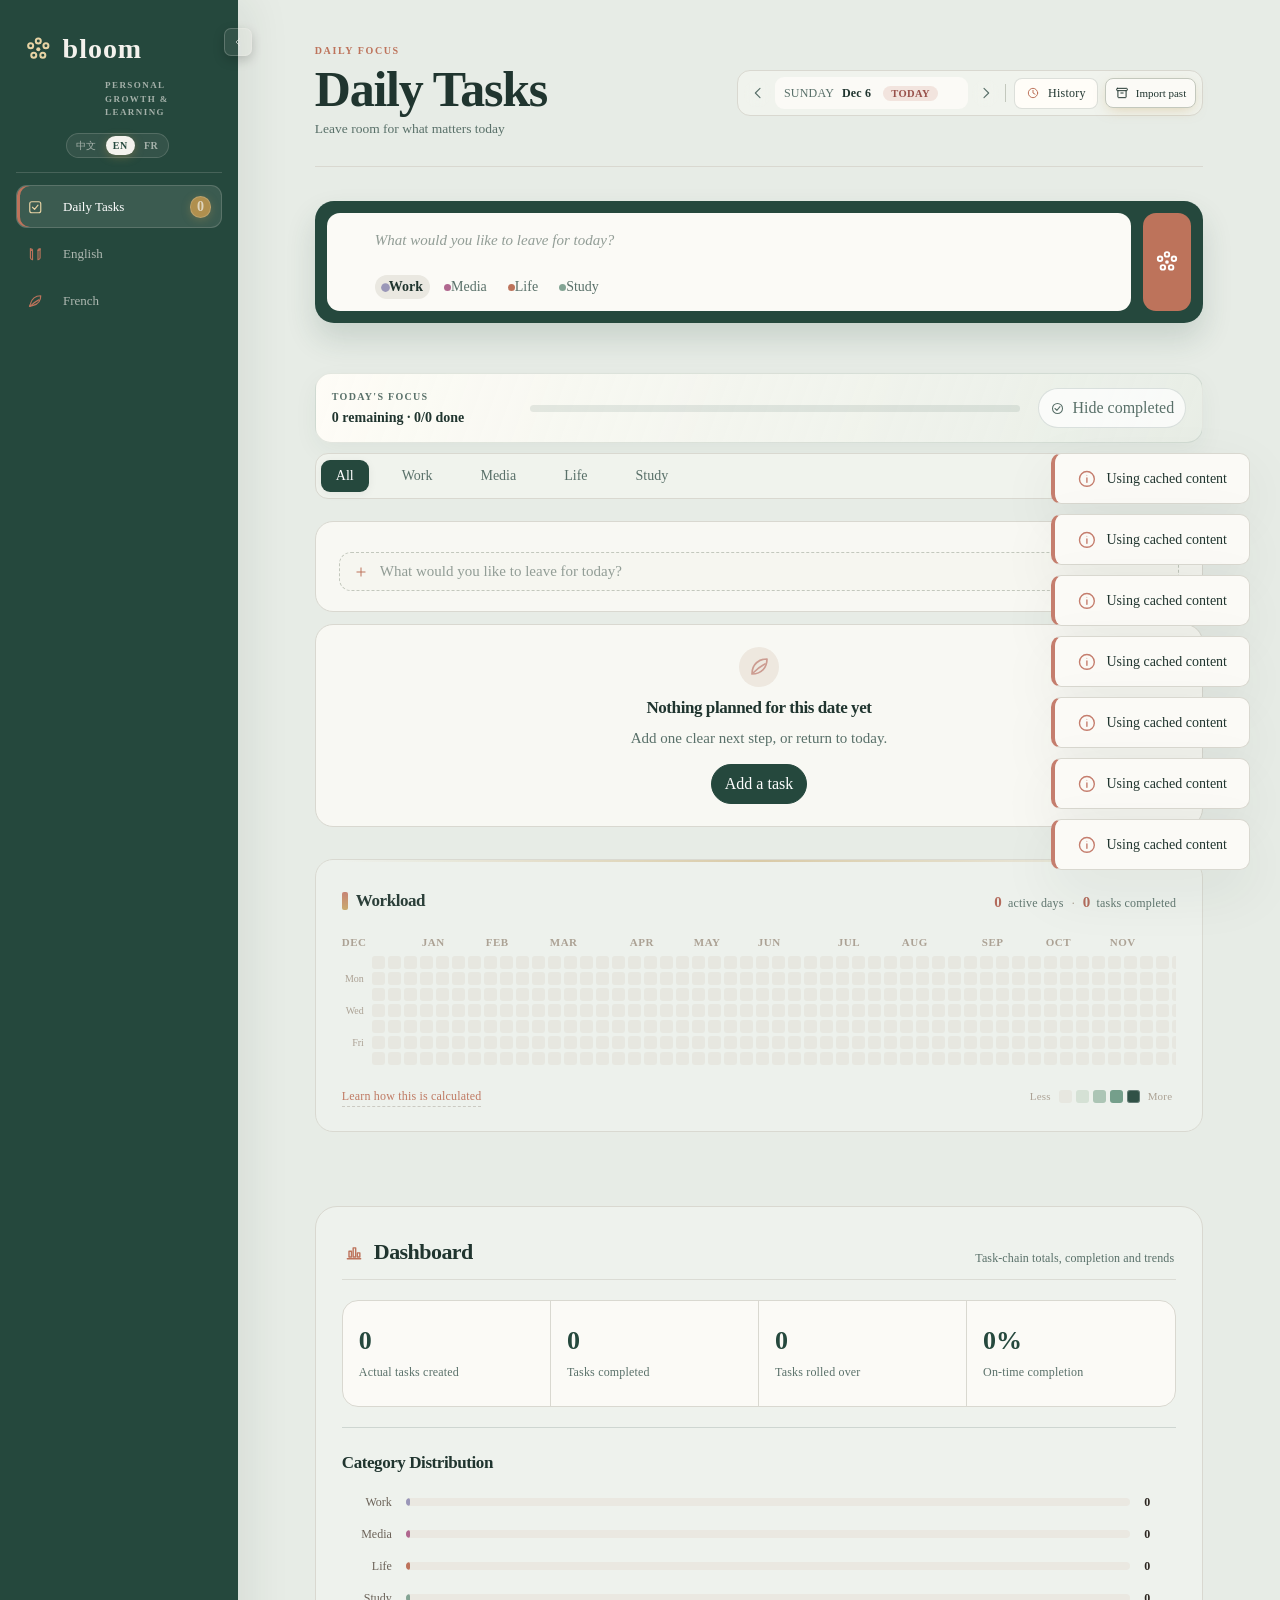
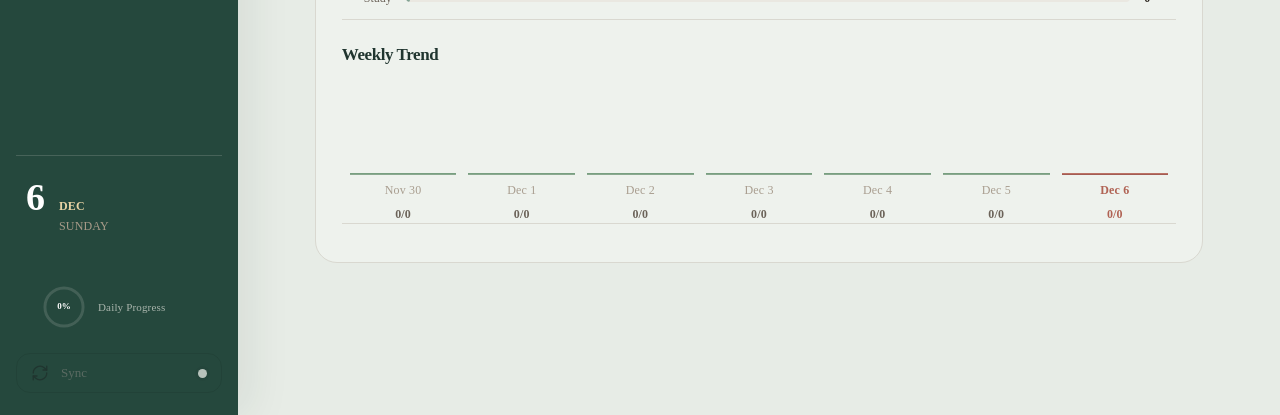
==== commit 5e7b0fa9: "release: deploy Bloom v1.35 with safe demo cleanup" ====
--- a/index.html
+++ b/index.html
@@ -4,9 +4,9 @@
   <meta charset="UTF-8">
   <meta name="viewport" content="width=device-width, initial-scale=1.0, viewport-fit=cover">
   <title>Bloom · Personal Growth & Learning</title>
-  <link rel="stylesheet" href="css/style.css?v=1.32">
-  <link rel="stylesheet" href="css/bloom-botanical.css?v=1.32">
-  <link rel="stylesheet" href="css/animations.css?v=1.32">
+  <link rel="stylesheet" href="css/style.css?v=1.35">
+  <link rel="stylesheet" href="css/bloom-botanical.css?v=1.35">
+  <link rel="stylesheet" href="css/animations.css?v=1.35">
   <link rel="manifest" href="manifest.webmanifest">
   <meta name="theme-color" content="#25483d">
   <meta name="apple-mobile-web-app-capable" content="yes">
@@ -845,20 +845,86 @@
     </button>
   </nav>
 
-  <!-- Toast notifications -->
+  <!-- Manual vocab editor: opened only after the reader selects text -->
+  <div class="modal-overlay" id="vocab-editor-overlay" hidden>
+    <div class="modal modal-vocab" role="dialog" aria-modal="true" aria-labelledby="vocab-editor-title">
+      <header class="modal-header">
+        <h3 class="modal-title" id="vocab-editor-title">添加到 Vocab</h3>
+        <button class="modal-close" id="vocab-editor-close" type="button" aria-label="关闭">
+          <svg class="ico" aria-hidden="true"><use href="#i-close"/></svg>
+        </button>
+      </header>
+      <div class="modal-body">
+        <p class="modal-hint">只有你主动选中并保存的词、短语或表达才会进入词库。免费数据源的自动结果可直接修改。</p>
+        <div class="vocab-edit-grid">
+          <div class="modal-row vocab-edit-term">
+            <label class="modal-label" for="vocab-edit-word">Vocab</label>
+            <input class="modal-input" id="vocab-edit-word" maxlength="100">
+          </div>
+          <div class="modal-row">
+            <label class="modal-label" for="vocab-edit-phonetic">音标</label>
+            <input class="modal-input" id="vocab-edit-phonetic" maxlength="100">
+          </div>
+          <div class="modal-row vocab-edit-wide">
+            <label class="modal-label" for="vocab-edit-definition">英英释义</label>
+            <textarea class="modal-input vocab-edit-textarea" id="vocab-edit-definition" rows="2" maxlength="1600"></textarea>
+          </div>
+          <div class="modal-row vocab-edit-wide">
+            <label class="modal-label" for="vocab-edit-chinese">句中英中释义</label>
+            <textarea class="modal-input vocab-edit-textarea" id="vocab-edit-chinese" rows="3" maxlength="1800"></textarea>
+          </div>
+          <div class="modal-row vocab-edit-wide">
+            <label class="modal-label" for="vocab-edit-example">文章例句</label>
+            <textarea class="modal-input vocab-edit-textarea" id="vocab-edit-example" rows="3" maxlength="1800"></textarea>
+          </div>
+          <div class="modal-row vocab-edit-wide">
+            <label class="modal-label" for="vocab-edit-morphology">词根词缀 / 词源</label>
+            <textarea class="modal-input vocab-edit-textarea" id="vocab-edit-morphology" rows="3" maxlength="1800"></textarea>
+          </div>
+          <div class="modal-row vocab-edit-wide">
+            <label class="modal-label" for="vocab-edit-note">个人笔记</label>
+            <textarea class="modal-input vocab-edit-textarea" id="vocab-edit-note" rows="3" maxlength="2400" placeholder="写下你的理解、联想或使用场景…"></textarea>
+          </div>
+          <div class="modal-row vocab-edit-wide">
+            <label class="modal-label" for="vocab-edit-source">文章来源</label>
+            <input class="modal-input" id="vocab-edit-source" readonly>
+          </div>
+          <div class="modal-row">
+            <label class="modal-label" for="vocab-edit-mastery">掌握状态</label>
+            <select class="modal-input" id="vocab-edit-mastery">
+              <option value="learning">学习中</option>
+              <option value="reviewing">复习中</option>
+              <option value="mastered">已掌握</option>
+            </select>
+          </div>
+        </div>
+        <div class="vocab-enrich-line">
+          <button class="modal-btn modal-btn-ghost" id="vocab-enrich-btn" type="button">重新联网补全</button>
+          <span class="modal-micro" id="vocab-enrich-status"></span>
+        </div>
+      </div>
+      <footer class="modal-footer">
+        <button class="modal-btn modal-btn-ghost" id="vocab-editor-cancel" type="button">取消</button>
+        <button class="modal-btn modal-btn-primary" id="vocab-editor-save" type="button">保存到 Vocab 库</button>
+      </footer>
+    </div>
+  </div>
+
+  <!-- Toast notifications -->
   <div class="toast-container" id="toast-container"></div>
 
-  <script src="data/articles.js?v=1.32"></script>
-  <script src="data/content.js?v=1.32"></script>
-  <script src="js/i18n.js?v=1.32"></script>
-  <script src="js/fetcher.js?v=1.32"></script>
-  <script src="js/backup.js?v=1.32"></script>
-  <script src="js/todolist.js?v=1.32"></script>
-  <script src="js/english.js?v=1.32"></script>
-  <script src="js/french.js?v=1.32"></script>
-  <script src="js/sync.js?v=1.32"></script>
-  <script src="js/font-language.js?v=1.32"></script>
-  <script src="js/app.js?v=1.32"></script>
+  <script src="data/articles.js?v=1.35"></script>
+  <script src="data/content.js?v=1.35"></script>
+  <script src="js/i18n.js?v=1.35"></script>
+  <script src="js/fetcher.js?v=1.35"></script>
+  <script src="js/backup.js?v=1.35"></script>
+  <script src="js/todolist.js?v=1.35"></script>
+  <script src="js/english.js?v=1.35"></script>
+  <script src="js/french.js?v=1.35"></script>
+  <script src="js/sync.js?v=1.35"></script>
+  <script src="js/font-language.js?v=1.35"></script>
+  <script src="js/notifications.js?v=1.35"></script>
+  <script src="js/app.js?v=1.35"></script>
     <!-- ============ Archive Page (v1.9: full-page sub-view, not a modal) ============ -->
     <div class="archive-page" id="archive-page" hidden>
       <div class="archive-page-inner">
@@ -989,11 +1055,32 @@
             <span class="modal-micro">同步码相当于密码，不要泄露；新建建议使用随机生成的 16 位同步码，多设备填写同一个才能共享数据</span>
           </div>
           <div class="modal-row sync-enable-row">
-            <label class="sync-switch">
-              <input type="checkbox" id="sync-enabled">
-              <span class="sync-switch-track"><span class="sync-switch-thumb"></span></span>
-              <span>启用同步</span>
+            <label class="sync-switch">
+              <input type="checkbox" id="sync-enabled">
+              <span class="sync-switch-track"><span class="sync-switch-thumb"></span></span>
+              <span>启用同步</span>
             </label>
+          </div>
+          <div class="modal-row push-settings-row">
+            <label class="modal-label">The Economist 更新提醒</label>
+            <span class="modal-micro">允许后，即使 Bloom 页面已关闭，也会由浏览器发送新一期提醒。iPhone / iPad 需先将 Bloom 添加到主屏幕，再从主屏幕打开并允许通知。</span>
+            <div class="push-settings-actions">
+              <button class="modal-btn modal-btn-primary" id="push-enable" type="button">开启网页提醒</button>
+              <button class="modal-btn modal-btn-ghost" id="push-disable" type="button" hidden>关闭提醒</button>
+              <span class="push-status" id="push-status">尚未检查</span>
+            </div>
+          </div>
+          <div class="modal-row demo-cleanup-row">
+            <label class="modal-label">清理 v1.32 样例任务</label>
+            <span class="modal-micro">按旧生成器的标题库、日期及精确时间戳联合识别；不会只凭任务名称删除。清理时会同步删除标记，防止其他设备再次恢复。</span>
+            <div class="demo-cleanup-actions">
+              <button class="modal-btn modal-btn-ghost" id="demo-cleanup-scan" type="button">检测样例数据</button>
+            </div>
+            <div class="demo-cleanup-preview" id="demo-cleanup-preview" hidden>
+              <strong id="demo-cleanup-count">未检测</strong>
+              <div class="demo-cleanup-list" id="demo-cleanup-list"></div>
+              <button class="modal-btn modal-btn-danger" id="demo-cleanup-confirm" type="button">确认删除检测到的样例</button>
+            </div>
           </div>
           <div class="modal-row sync-backup-row">
             <label class="modal-label">本地数据备份</label>
--- a/css/style.css
+++ b/css/style.css
@@ -2951,7 +2951,18 @@
   transition: var(--transition-fast);
 }
 
-.vocablib-word:hover { color: var(--rose-700); }
+.vocablib-word:hover { color: var(--rose-700); }
+
+.vocab-word-button {
+  display: block;
+  padding: 0;
+  border: 0;
+  background: none;
+  text-align: left;
+  font: inherit;
+  color: inherit;
+  cursor: pointer;
+}
 
 .vocablib-phonetic {
   font-family: var(--bloom-mono);
@@ -2960,12 +2971,47 @@
   margin-bottom: 4px;
 }
 
-.vocablib-meaning {
+.vocablib-meaning {
   font-size: 13px;
   color: var(--text-secondary);
   line-height: 1.5;
   margin-bottom: 6px;
-}
+}
+
+.vocablib-detail {
+  display: grid;
+  grid-template-columns: 26px 1fr;
+  gap: 8px;
+  margin: 8px 0;
+  font-size: 13px;
+  line-height: 1.55;
+  color: var(--text-secondary);
+}
+.vocablib-detail strong {
+  color: var(--gold-500);
+  font-size: 10px;
+  letter-spacing: .05em;
+  padding-top: 2px;
+}
+.vocablib-example {
+  margin: 10px 0;
+  padding: 9px 11px;
+  border-left: 2px solid var(--sage-300);
+  background: rgba(124, 154, 130, .06);
+  color: var(--text-secondary);
+  font-size: 12.5px;
+  line-height: 1.55;
+  font-style: italic;
+}
+.vocablib-more { margin: 9px 0; font-size: 12px; color: var(--text-muted); }
+.vocablib-more summary { cursor: pointer; color: var(--sage-500); }
+.vocablib-more p { margin: 6px 0 0; line-height: 1.55; }
+.vocablib-note {
+  margin: 8px 0;
+  font-size: 12.5px;
+  line-height: 1.5;
+  color: var(--text-secondary);
+}
 
 .vocablib-source {
   font-size: 11px;
@@ -2987,7 +3033,7 @@
   border-top: 1px solid var(--border);
 }
 
-.vocablib-master-btn {
+.vocablib-master-btn {
   flex: 1;
   padding: 6px 12px;
   border: 1px solid var(--sage-300);
@@ -2998,7 +3044,19 @@
   font-size: 12px;
   color: var(--sage-500);
   transition: var(--transition-fast);
-}
+}
+
+.vocablib-edit-btn {
+  padding: 6px 12px;
+  border: 1px solid var(--border);
+  border-radius: var(--radius-sm);
+  background: transparent;
+  color: var(--text-secondary);
+  cursor: pointer;
+  font-family: inherit;
+  font-size: 12px;
+}
+.vocablib-edit-btn:hover { background: var(--cream-200); }
 
 .vocablib-master-btn:hover {
   background: rgba(124, 154, 130, 0.10);
@@ -3607,11 +3665,87 @@
 .modal-close:hover { background: var(--cream-200); color: var(--text-primary); }
 .modal-close .ico { width: 14px; height: 14px; }
 
-.modal-body {
+.modal-body {
   padding: 22px 26px;
   overflow-y: auto;
   flex: 1;
-}
+}
+
+.modal-vocab { width: min(760px, calc(100vw - 28px)); max-height: min(90vh, 860px); }
+.vocab-edit-grid {
+  display: grid;
+  grid-template-columns: minmax(0, 2fr) minmax(150px, 1fr);
+  gap: 0 14px;
+}
+.vocab-edit-wide { grid-column: 1 / -1; }
+.vocab-edit-textarea {
+  min-height: 64px;
+  resize: vertical;
+  line-height: 1.5;
+}
+.vocab-enrich-line {
+  display: flex;
+  align-items: center;
+  gap: 12px;
+  padding-top: 2px;
+}
+.vocab-enrich-line .modal-micro { margin: 0; line-height: 1.45; }
+
+.push-settings-row {
+  padding: 14px;
+  border: 1px solid var(--sage-200);
+  border-radius: 10px;
+  background: rgba(124, 154, 130, .06);
+}
+.push-settings-actions {
+  display: flex;
+  align-items: center;
+  flex-wrap: wrap;
+  gap: 9px;
+  margin-top: 12px;
+}
+.push-status { font-size: 12px; color: var(--text-muted); }
+
+.demo-cleanup-row {
+  padding: 14px;
+  border: 1px solid var(--rose-200);
+  border-radius: 10px;
+  background: rgba(193, 112, 91, .045);
+}
+.demo-cleanup-actions { margin-top: 12px; }
+.demo-cleanup-preview {
+  margin-top: 12px;
+  padding: 12px;
+  border-radius: 8px;
+  background: var(--surface-solid);
+  border: 1px solid var(--border);
+}
+.demo-cleanup-preview[hidden] { display: none; }
+.demo-cleanup-list {
+  max-height: 150px;
+  overflow: auto;
+  margin: 9px 0 12px;
+  color: var(--text-secondary);
+  font-size: 12px;
+  line-height: 1.6;
+}
+.demo-cleanup-list span { display: block; }
+.modal-btn-danger {
+  background: rgba(193, 112, 91, .1);
+  border-color: var(--rose-300);
+  color: var(--rose-700);
+}
+.modal-btn-danger:hover { background: var(--rose-500); color: #fff; }
+
+@media (max-width: 620px) {
+  .modal-vocab { width: calc(100vw - 16px); max-height: calc(100dvh - 20px); }
+  .modal-vocab .modal-body { padding: 16px; }
+  .vocab-edit-grid { grid-template-columns: 1fr; }
+  .vocab-edit-wide { grid-column: auto; }
+  .vocab-edit-grid .modal-row { margin-bottom: 12px; }
+  .vocab-enrich-line { align-items: flex-start; flex-direction: column; }
+  .modal-vocab .modal-footer { padding: 12px 16px; }
+}
 .modal-hint {
   font-size: 12.5px;
   color: var(--text-secondary);
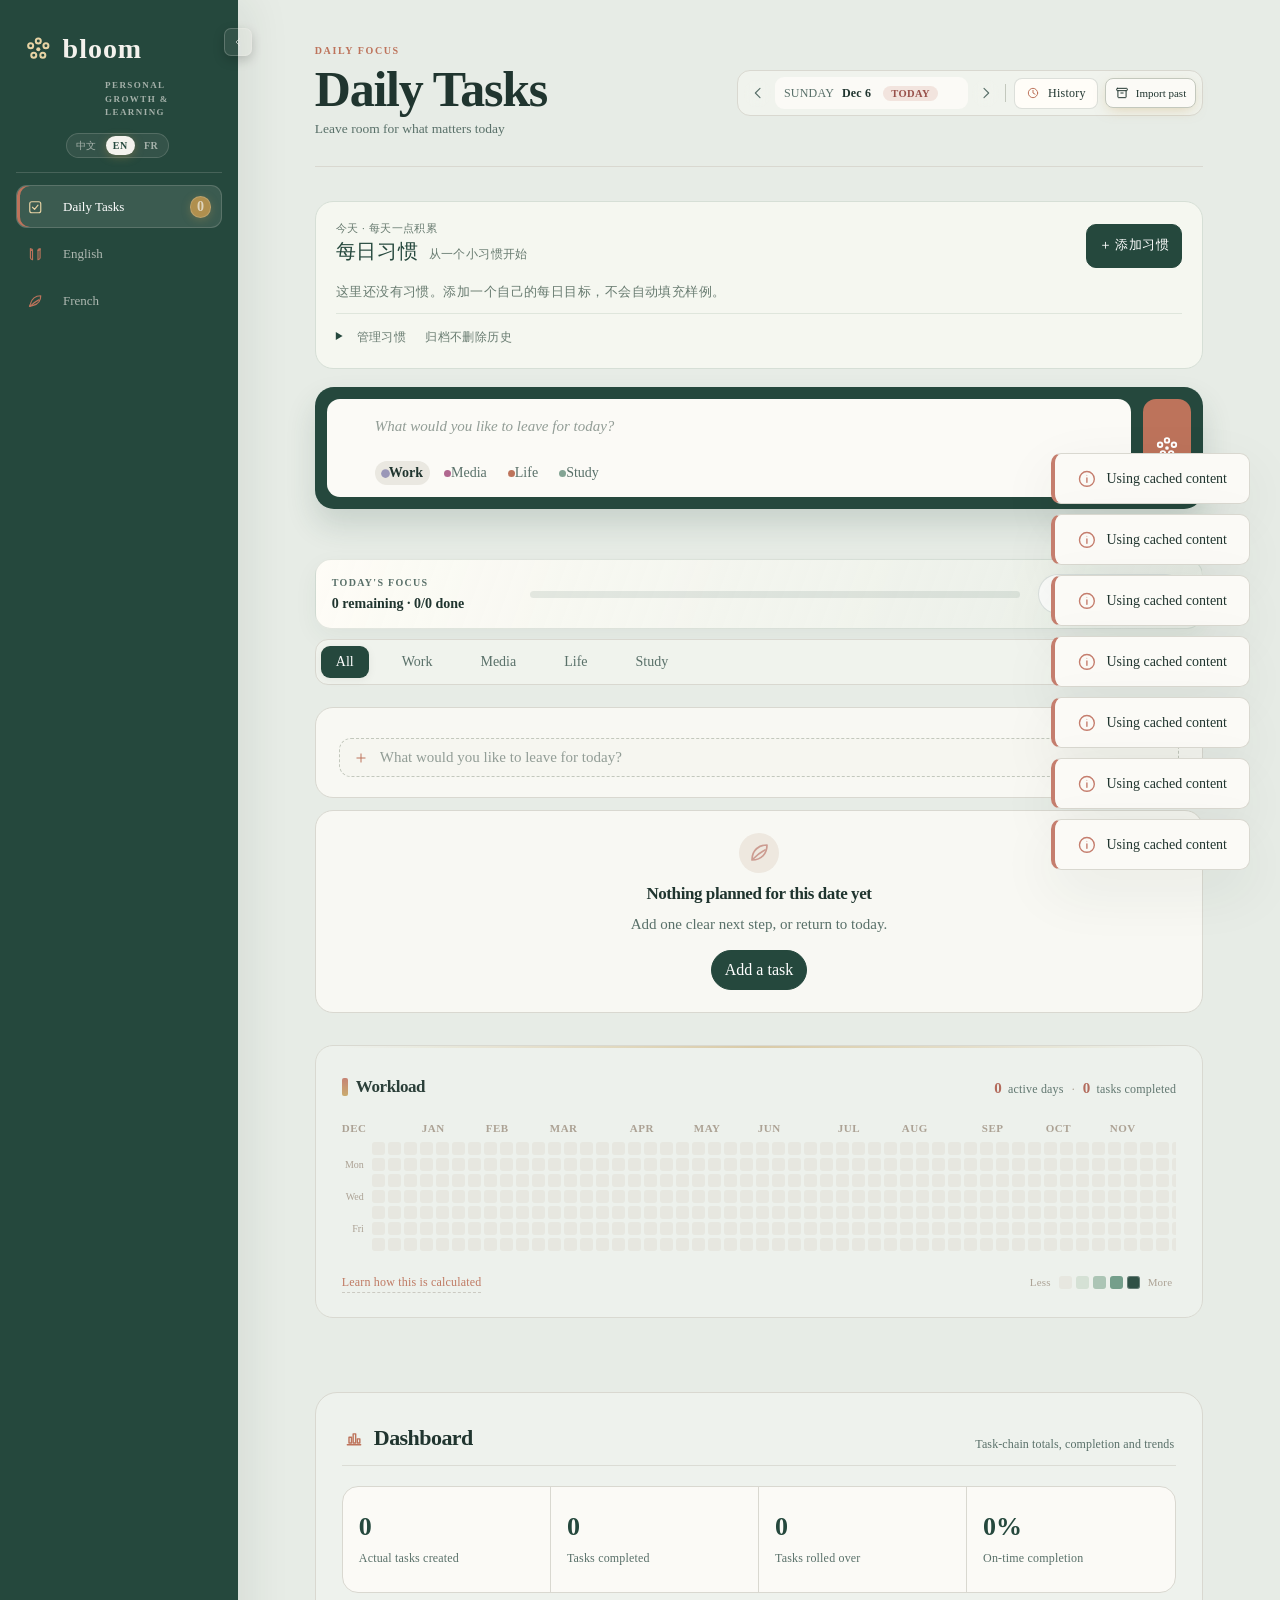
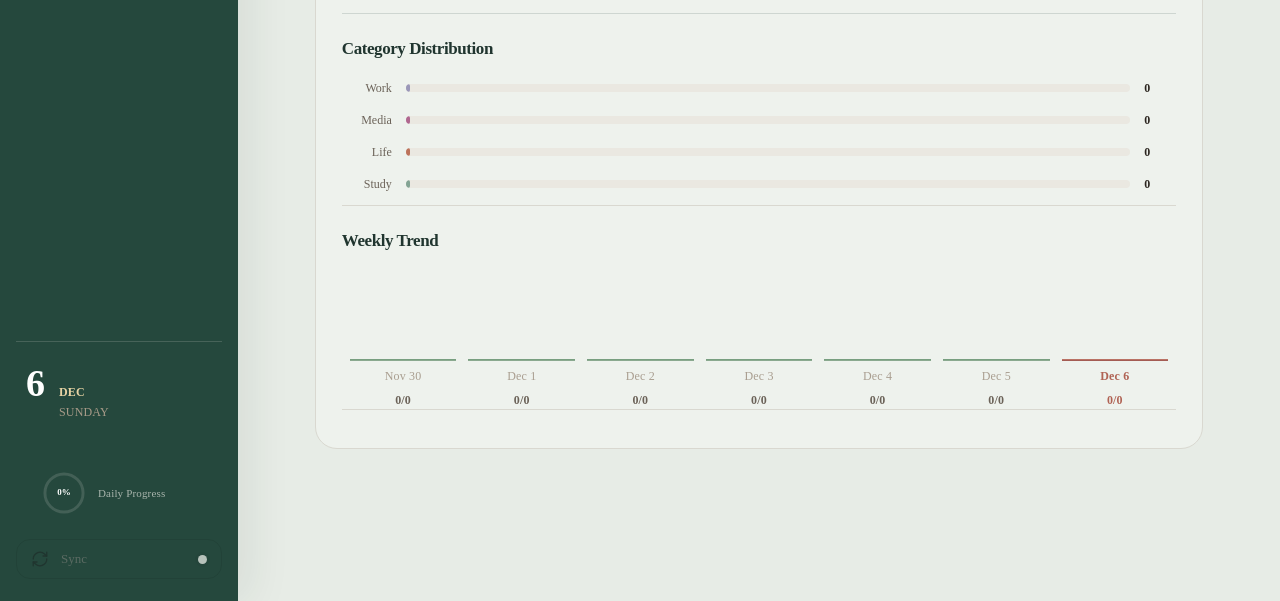
==== commit 67de31f0: "feat: daily habits and compact mobile top navigation v1.39" ====
--- a/index.html
+++ b/index.html
@@ -4,9 +4,10 @@
   <meta charset="UTF-8">
   <meta name="viewport" content="width=device-width, initial-scale=1.0, viewport-fit=cover">
   <title>Bloom · Personal Growth & Learning</title>
-  <link rel="stylesheet" href="css/style.css?v=1.35">
-  <link rel="stylesheet" href="css/bloom-botanical.css?v=1.35">
-  <link rel="stylesheet" href="css/animations.css?v=1.35">
+  <link rel="stylesheet" href="css/style.css?v=1.37">
+  <link rel="stylesheet" href="css/bloom-botanical.css?v=1.37">
+  <link rel="stylesheet" href="css/animations.css?v=1.37">
+  <link rel="stylesheet" href="css/habits-mobile.css?v=1.39">
   <link rel="manifest" href="manifest.webmanifest">
   <meta name="theme-color" content="#25483d">
   <meta name="apple-mobile-web-app-capable" content="yes">
@@ -248,7 +249,17 @@
         </div>
       </div>
 
-      <!-- ===== Section: Daily Tasks ===== -->
+      <section id="daily-habits" class="habits-card" aria-labelledby="habit-heading">
+        <header class="habits-header">
+          <div><span id="habit-date-label" class="habit-eyebrow">今天 · 每天一点积累</span><h2 id="habit-heading">每日习惯 <span id="habit-progress"></span></h2></div>
+          <button id="habit-add" class="habit-add" type="button">＋ 添加习惯</button>
+        </header>
+        <p id="habits-message" class="habit-error" role="status"></p>
+        <div id="habit-list"></div>
+        <details class="habit-manager"><summary>管理习惯 <span>归档不删除历史</span></summary><div id="habit-manager-list"></div></details>
+      </section>
+
+      <!-- ===== Section: Daily Tasks ===== -->
       <div class="todo-section" id="section-daily">
 
 
@@ -825,9 +836,9 @@
     </section>
   </main>
 
-  <!-- Mobile bottom tab bar (app-style nav; replaces the sidebar on phones) -->
-  <nav class="mobile-bottom-nav" id="mobile-bottom-nav" aria-label="Bottom navigation">
-    <button class="bottom-nav-item active" data-module="todolist" type="button">
+  <!-- Mobile top navigation: stable location and visible current page. -->
+  <nav class="mobile-bottom-nav mobile-top-nav" id="mobile-bottom-nav" aria-label="页面切换">
+    <button class="bottom-nav-item active" data-module="todolist" type="button" aria-current="page">
       <span class="bn-icon">☑</span>
       <span class="bn-label">任务</span>
     </button>
@@ -845,6 +856,19 @@
     </button>
   </nav>
 
+  <dialog id="habit-editor" class="habit-editor" aria-labelledby="habit-editor-title">
+    <form id="habit-form">
+      <h2 id="habit-editor-title">添加每日习惯</h2>
+      <p class="habit-editor-hint">每天重新打卡，不积压到待办；历史记录一直保留。</p>
+      <label for="habit-name">习惯名称</label>
+      <input id="habit-name" name="habit-name" required maxlength="60" placeholder="例如：每天运动" autocomplete="off">
+      <label for="habit-note">目标说明（可选）</label>
+      <input id="habit-note" name="habit-note" maxlength="120" placeholder="例如：散步或拉伸 20 分钟" autocomplete="off">
+      <p id="habit-editor-error" class="habit-error" role="alert"></p>
+      <footer><button type="button" id="habit-editor-cancel" class="habit-text-button">取消</button><button type="submit" class="habit-add">保存习惯</button></footer>
+    </form>
+  </dialog>
+
   <!-- Manual vocab editor: opened only after the reader selects text -->
   <div class="modal-overlay" id="vocab-editor-overlay" hidden>
     <div class="modal modal-vocab" role="dialog" aria-modal="true" aria-labelledby="vocab-editor-title">
@@ -855,7 +879,7 @@
         </button>
       </header>
       <div class="modal-body">
-        <p class="modal-hint">只有你主动选中并保存的词、短语或表达才会进入词库。免费数据源的自动结果可直接修改。</p>
+        <p class="modal-hint">只有你主动选中并保存的词、短语或表达才会进入词库。系统会根据文章例句自动选择义项并生成双语释义，结果可直接修改。</p>
         <div class="vocab-edit-grid">
           <div class="modal-row vocab-edit-term">
             <label class="modal-label" for="vocab-edit-word">Vocab</label>
@@ -866,7 +890,7 @@
             <input class="modal-input" id="vocab-edit-phonetic" maxlength="100">
           </div>
           <div class="modal-row vocab-edit-wide">
-            <label class="modal-label" for="vocab-edit-definition">英英释义</label>
+            <label class="modal-label" for="vocab-edit-definition">句中英英释义</label>
             <textarea class="modal-input vocab-edit-textarea" id="vocab-edit-definition" rows="2" maxlength="1600"></textarea>
           </div>
           <div class="modal-row vocab-edit-wide">
@@ -899,7 +923,7 @@
           </div>
         </div>
         <div class="vocab-enrich-line">
-          <button class="modal-btn modal-btn-ghost" id="vocab-enrich-btn" type="button">重新联网补全</button>
+          <button class="modal-btn modal-btn-ghost" id="vocab-enrich-btn" type="button">重新根据例句补全</button>
           <span class="modal-micro" id="vocab-enrich-status"></span>
         </div>
       </div>
@@ -913,18 +937,19 @@
   <!-- Toast notifications -->
   <div class="toast-container" id="toast-container"></div>
 
-  <script src="data/articles.js?v=1.35"></script>
-  <script src="data/content.js?v=1.35"></script>
-  <script src="js/i18n.js?v=1.35"></script>
-  <script src="js/fetcher.js?v=1.35"></script>
-  <script src="js/backup.js?v=1.35"></script>
-  <script src="js/todolist.js?v=1.35"></script>
-  <script src="js/english.js?v=1.35"></script>
-  <script src="js/french.js?v=1.35"></script>
-  <script src="js/sync.js?v=1.35"></script>
-  <script src="js/font-language.js?v=1.35"></script>
-  <script src="js/notifications.js?v=1.35"></script>
-  <script src="js/app.js?v=1.35"></script>
+  <script src="data/articles.js?v=1.37"></script>
+  <script src="data/content.js?v=1.37"></script>
+  <script src="js/i18n.js?v=1.37"></script>
+  <script src="js/fetcher.js?v=1.37"></script>
+  <script src="js/backup.js?v=1.39"></script>
+  <script src="js/habits.js?v=1.39"></script>
+  <script src="js/todolist.js?v=1.39"></script>
+  <script src="js/english.js?v=1.37"></script>
+  <script src="js/french.js?v=1.37"></script>
+  <script src="js/sync.js?v=1.39"></script>
+  <script src="js/font-language.js?v=1.37"></script>
+  <script src="js/notifications.js?v=1.37"></script>
+  <script src="js/app.js?v=1.39"></script>
     <!-- ============ Archive Page (v1.9: full-page sub-view, not a modal) ============ -->
     <div class="archive-page" id="archive-page" hidden>
       <div class="archive-page-inner">
@@ -1048,10 +1073,11 @@
           </div>
           <div class="modal-row">
             <label class="modal-label">同步码</label>
-            <div class="sync-code-row">
+            <div class="sync-code-row">
               <input class="modal-input" type="password" id="sync-code" placeholder="8–32 位字母数字" autocomplete="new-password" spellcheck="false">
-              <button class="modal-btn modal-btn-ghost" id="sync-gen" type="button">随机</button>
-            </div>
+              <button class="modal-btn modal-btn-ghost" id="sync-code-toggle" type="button" aria-controls="sync-code" aria-pressed="false">显示</button>
+              <button class="modal-btn modal-btn-ghost" id="sync-gen" type="button">随机</button>
+            </div>
             <span class="modal-micro">同步码相当于密码，不要泄露；新建建议使用随机生成的 16 位同步码，多设备填写同一个才能共享数据</span>
           </div>
           <div class="modal-row sync-enable-row">
--- a/css/style.css
+++ b/css/style.css
@@ -4237,8 +4237,9 @@
 .sync-offline, .sync-error { background: #e0584f; box-shadow: 0 0 0 3px rgba(224,88,79,0.18); }
 @keyframes syncPulse { 0%, 100% { opacity: 1; } 50% { opacity: .35; } }
 
-.sync-code-row { display: flex; gap: 8px; align-items: center; }
-.sync-code-row .modal-input { flex: 1; }
+.sync-code-row { display: flex; gap: 8px; align-items: center; }
+.sync-code-row .modal-input { flex: 1; }
+.sync-code-row .modal-btn { flex: 0 0 auto; white-space: nowrap; }
 
 .sync-switch { display: inline-flex; align-items: center; gap: 10px; cursor: pointer; font-size: 14px; color: #20352f; }
 .sync-switch input { position: absolute; opacity: 0; width: 0; height: 0; }
--- a/css/habits-mobile.css
+++ b/css/habits-mobile.css
@@ -0,0 +1,60 @@
+/* v1.39: an independent habit shelf and compact top navigation. */
+.habits-card { margin: 0 0 18px; padding: 18px 20px 10px; border: 1px solid #d6dfd6; border-radius: 18px; background: #f5f7f0; color: #25483d; }
+.habits-header { display: flex; align-items: center; justify-content: space-between; gap: 12px; }
+.habit-eyebrow { display: block; font: 11px/1.5 var(--font-sans, sans-serif); color: #687b70; letter-spacing: .06em; }
+.habits-header h2 { display: flex; flex-wrap: wrap; align-items: baseline; gap: 10px; margin: 3px 0 8px; font-size: 20px; line-height: 1.5; }
+#habit-progress { font: 12px/1.5 var(--font-sans, sans-serif); color: #687b70; font-weight: normal; }
+.habit-add, .habit-text-button { min-height: 44px; border-radius: 10px; padding: 8px 12px; font: 13px/1.3 var(--font-sans, sans-serif); cursor: pointer; }
+.habit-add { border: 1px solid #25483d; background: #25483d; color: #fff; flex-shrink: 0; }
+.habit-text-button { border: 1px solid transparent; background: transparent; color: #25483d; }
+.habit-row { display: flex; align-items: center; gap: 12px; min-height: 66px; border-top: 1px solid #dfe6dc; padding: 9px 0; }
+.habit-check { width: 44px; height: 44px; min-width: 44px; border: 1px solid #9aaa9e; border-radius: 12px; background: #fffdf8; color: #fff; font-size: 22px; cursor: pointer; }
+.is-done .habit-check { background: #426952; border-color: #426952; }
+.habit-check:disabled { opacity: .45; cursor: not-allowed; }
+.habit-copy { flex: 1; min-width: 0; }
+.habit-name { display: -webkit-box; -webkit-box-orient: vertical; -webkit-line-clamp: 2; overflow: hidden; overflow-wrap: anywhere; font-size: 15px; font-weight: 600; line-height: 1.45; }
+.habit-note { display: block; overflow-wrap: anywhere; font: 12px/1.5 var(--font-sans, sans-serif); color: #687b70; }
+.habit-side { text-align: right; flex-shrink: 0; }
+.habit-week { display: flex; gap: 4px; margin-bottom: 4px; }
+.habit-day { width: 15px; height: 15px; border-radius: 4px; background: #e3e8df; color: #5f7165; font: 10px/15px sans-serif; text-align: center; }
+.habit-day.checked { background: #426952; color: white; }
+.habit-day.unavailable { background: transparent; opacity: .35; }
+.habit-streak { font: 11px/1.4 var(--font-sans, sans-serif); color: #687b70; }
+.habit-empty, .habit-celebration { font: 13px/1.7 var(--font-sans, sans-serif); margin: 10px 0; color: #687b70; }
+.habit-celebration { color: #426952; }
+.habit-manager { border-top: 1px solid #dfe6dc; margin-top: 6px; }
+.habit-manager summary { cursor: pointer; min-height: 44px; padding: 13px 0; font: 12px/1.5 var(--font-sans, sans-serif); }
+.habit-manager summary span { color: #687b70; margin-left: 8px; }
+.habit-manage-row { display: flex; align-items: center; gap: 4px; border-top: 1px solid #dfe6dc; }
+.habit-manage-row > span { flex: 1; min-width: 0; overflow-wrap: anywhere; font-size: 13px; }
+.habit-error { color: #a44435; font: 13px/1.5 var(--font-sans, sans-serif); }
+.habit-error:empty { display: none; }
+.habit-editor { width: min(460px, calc(100vw - 28px)); max-height: calc(100dvh - 48px); overflow: auto; box-sizing: border-box; padding: 24px; border: 1px solid #d6dfd6; border-radius: 20px; background: #fffdf8; color: #25483d; }
+.habit-editor::backdrop { background: rgba(20,32,28,.45); }
+.habit-editor h2 { margin: 0 0 8px; font-size: 22px; }
+.habit-editor-hint { color: #687b70; font-size: 13px; line-height: 1.6; margin-bottom: 18px; }
+.habit-editor label { display: block; font-size: 13px; margin: 14px 0 7px; }
+.habit-editor input { display: block; width: 100%; min-height: 46px; padding: 10px 12px; box-sizing: border-box; border: 1px solid #bdc8bd; border-radius: 10px; background: white; color: #25483d; font: 16px/1.5 var(--font-sans, sans-serif); }
+.habit-editor footer { display: flex; justify-content: flex-end; gap: 10px; margin-top: 20px; }
+.habits-card button:focus-visible, .habit-editor :focus-visible, .mobile-top-nav button:focus-visible { outline: 3px solid #c59a50; outline-offset: 3px; }
+@media (max-width: 900px) {
+  html body .mobile-top-nav { top: 0; bottom: auto; height: calc(56px + env(safe-area-inset-top)); padding: env(safe-area-inset-top) max(8px, env(safe-area-inset-right)) 0 max(8px, env(safe-area-inset-left)); box-sizing: border-box; border-top: 0; border-bottom: 1px solid #d9ded3; background: #f9f8f3; box-shadow: 0 3px 12px rgba(37,72,61,.06); gap: 5px; align-items: center; }
+  html body .mobile-top-nav .bottom-nav-item { flex-direction: row; gap: 5px; min-height: 44px; height: 44px; border-radius: 10px; color: #687b70; }
+  html body .mobile-top-nav .bottom-nav-item.active { color: #25483d; background: #e6ecdf; box-shadow: inset 0 -2px #426952; }
+  html body .mobile-top-nav .bn-label { font: 600 14px/1.2 var(--font-sans, sans-serif); }
+  html body .mobile-top-nav .bn-icon { font-size: 16px; }
+  html body .mobile-top-nav #bn-sync { flex: 0 0 62px; border-left: 1px solid #d9ded3; border-radius: 0; margin-left: 3px; }
+  html body .main-content, html[lang^="zh"] body .main-content { padding-top: calc(env(safe-area-inset-top) + 68px) !important; padding-bottom: calc(env(safe-area-inset-bottom) + 20px) !important; }
+  html { scroll-padding-top: calc(env(safe-area-inset-top) + 68px); }
+  .habits-card { padding: 12px 12px 3px; margin-bottom: 12px; border-radius: 14px; }
+  .habits-header { gap: 6px; }
+  .habits-header h2 { font-size: 17px; gap: 7px; margin-bottom: 5px; }
+  .habit-eyebrow { font-size: 10px; }
+  .habit-add { font-size: 12px; padding: 8px 10px; }
+  .habit-row { min-height: 60px; gap: 9px; }
+  .habit-name { font-size: 14px; }
+  .habit-note { font-size: 11px; }
+  .habit-day { width: 10px; height: 13px; line-height: 13px; }
+  .habit-week { gap: 3px; }
+}
+@media (max-width: 360px) { .mobile-top-nav .bn-icon { display: none; } .habit-side { max-width: 86px; } .habit-row { gap: 7px; } }
